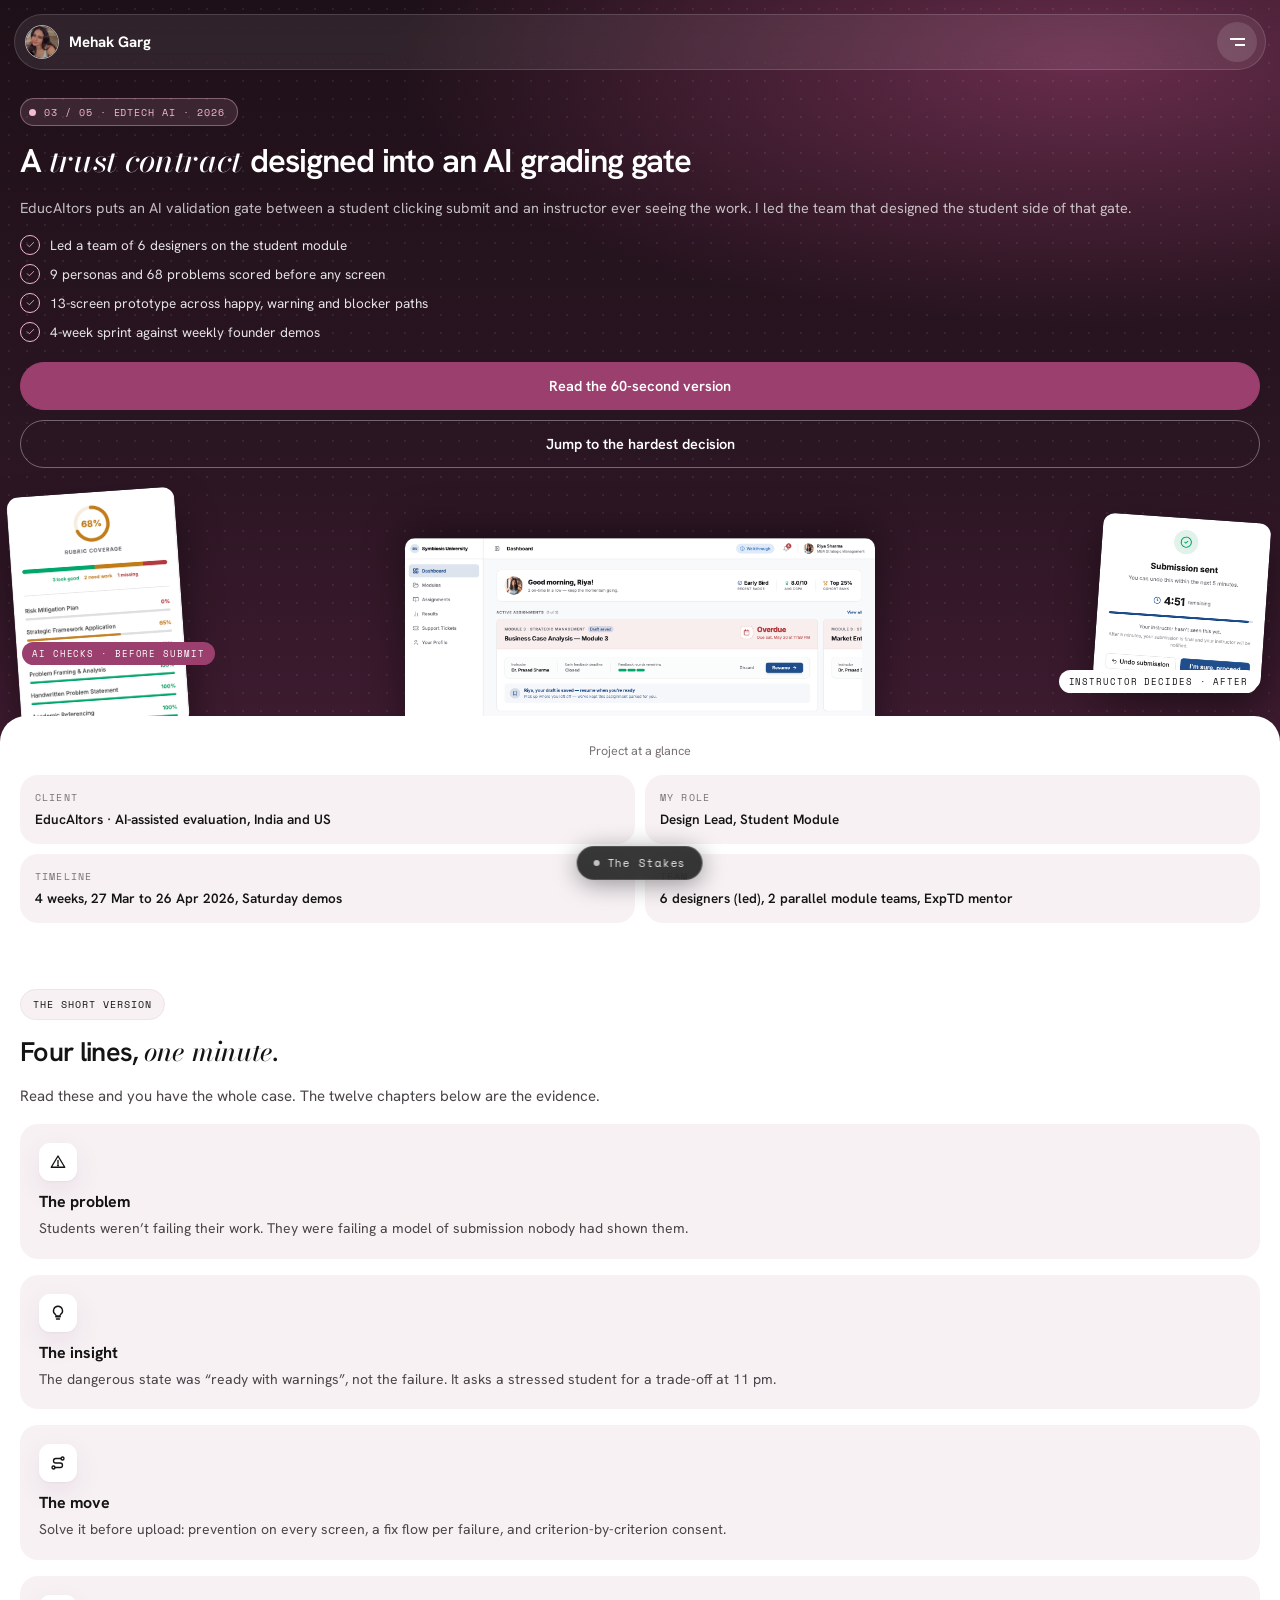
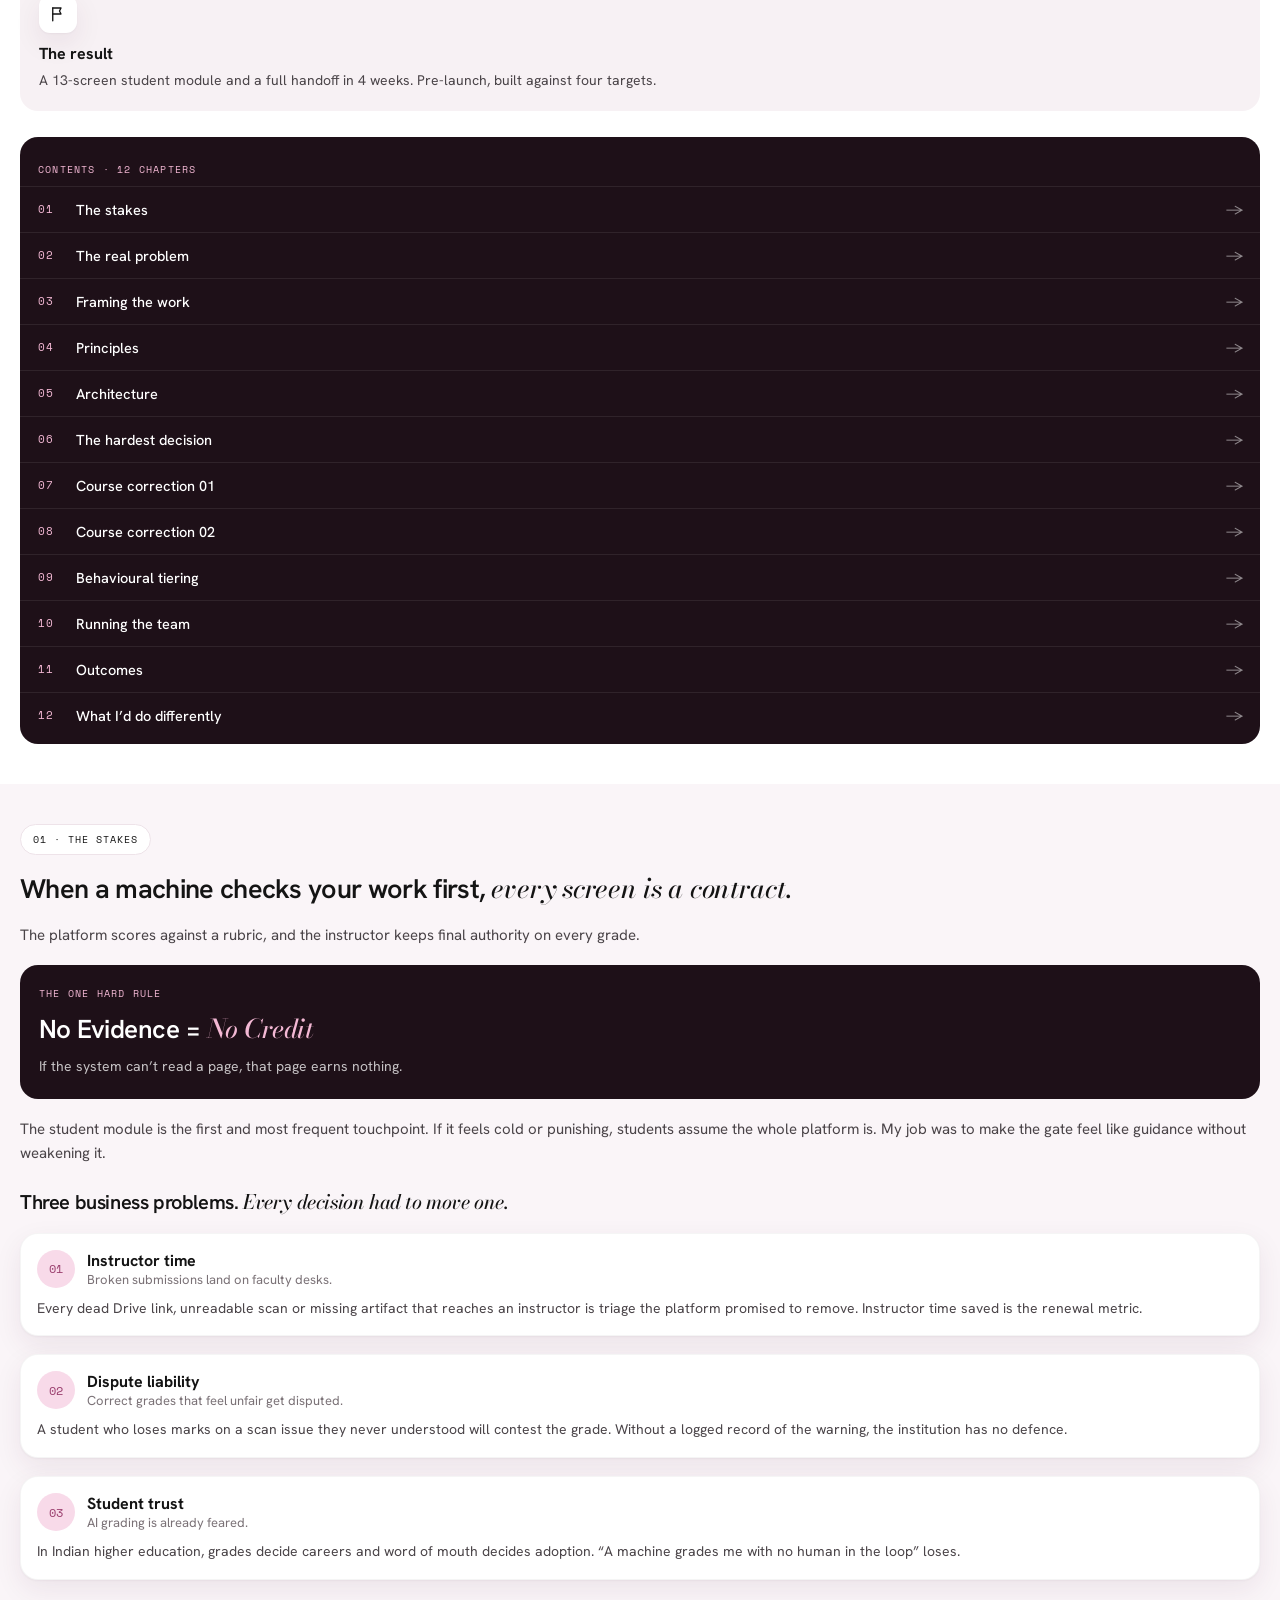
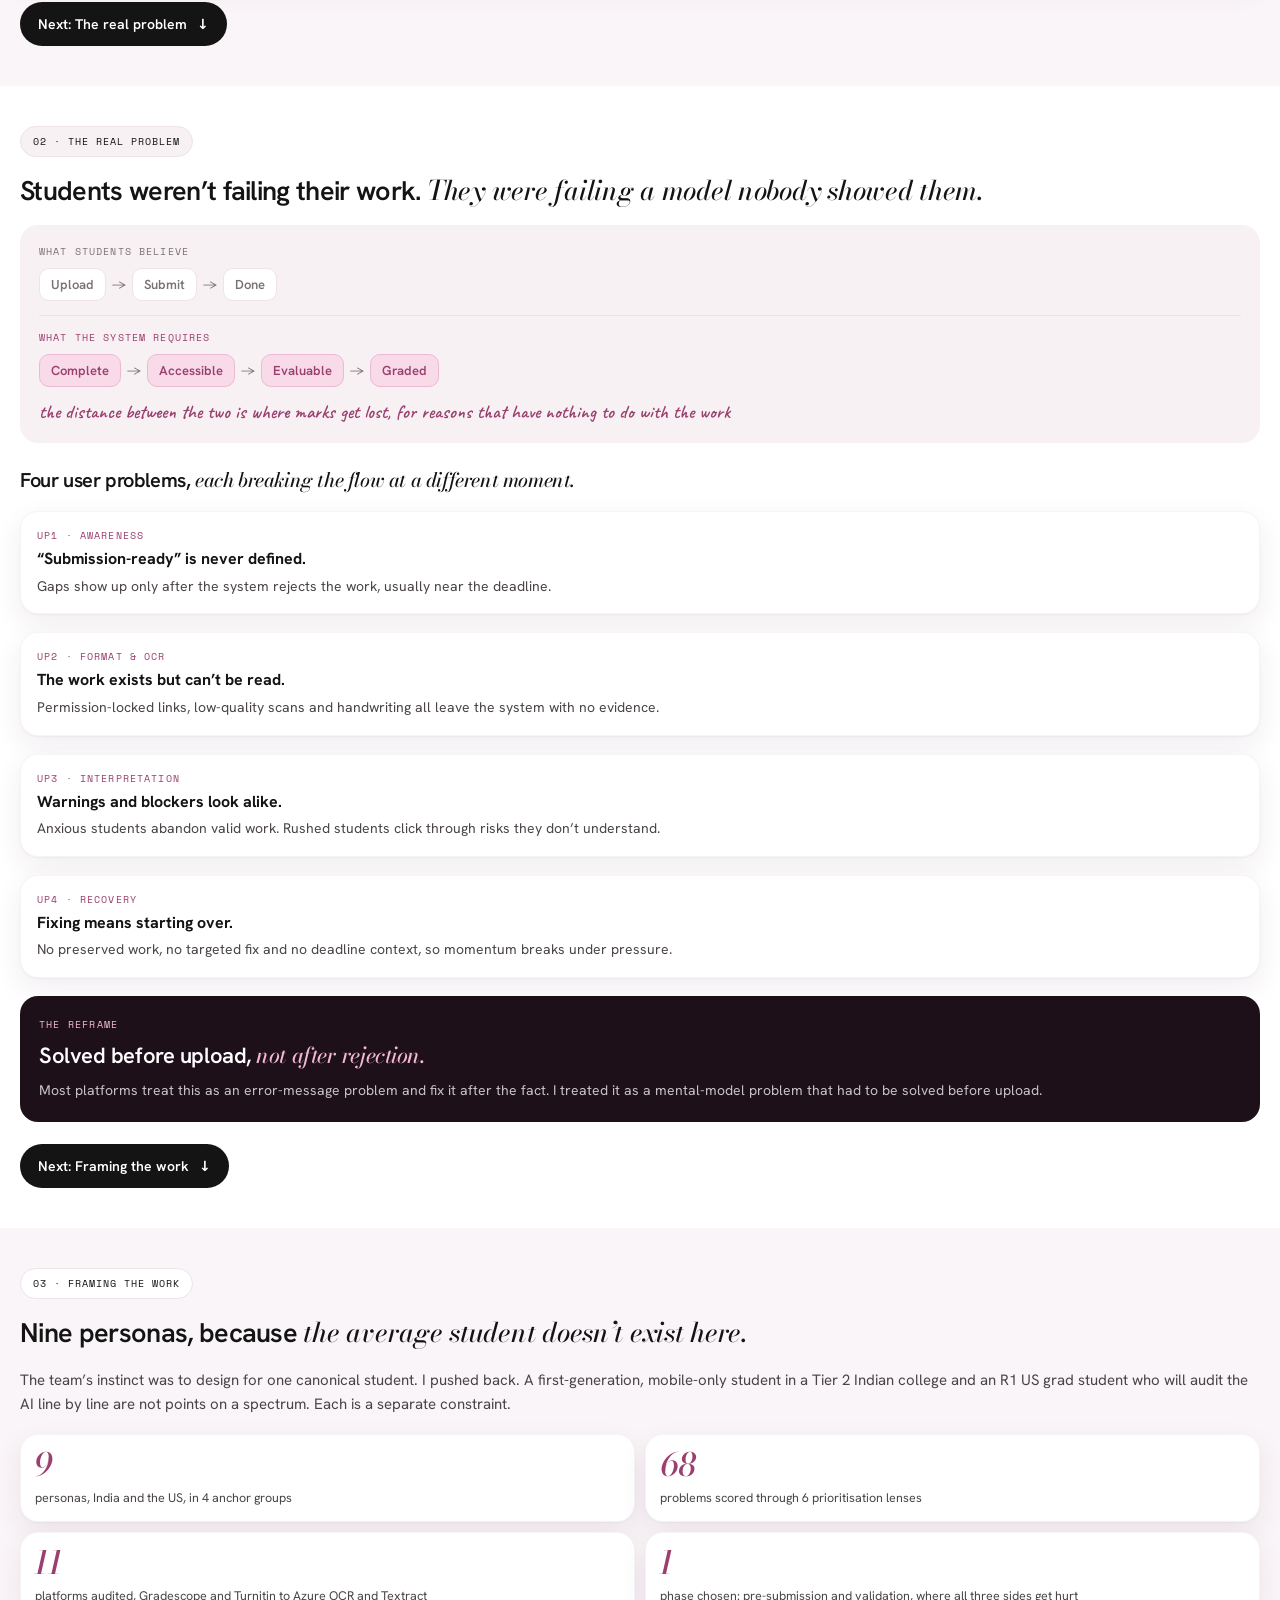
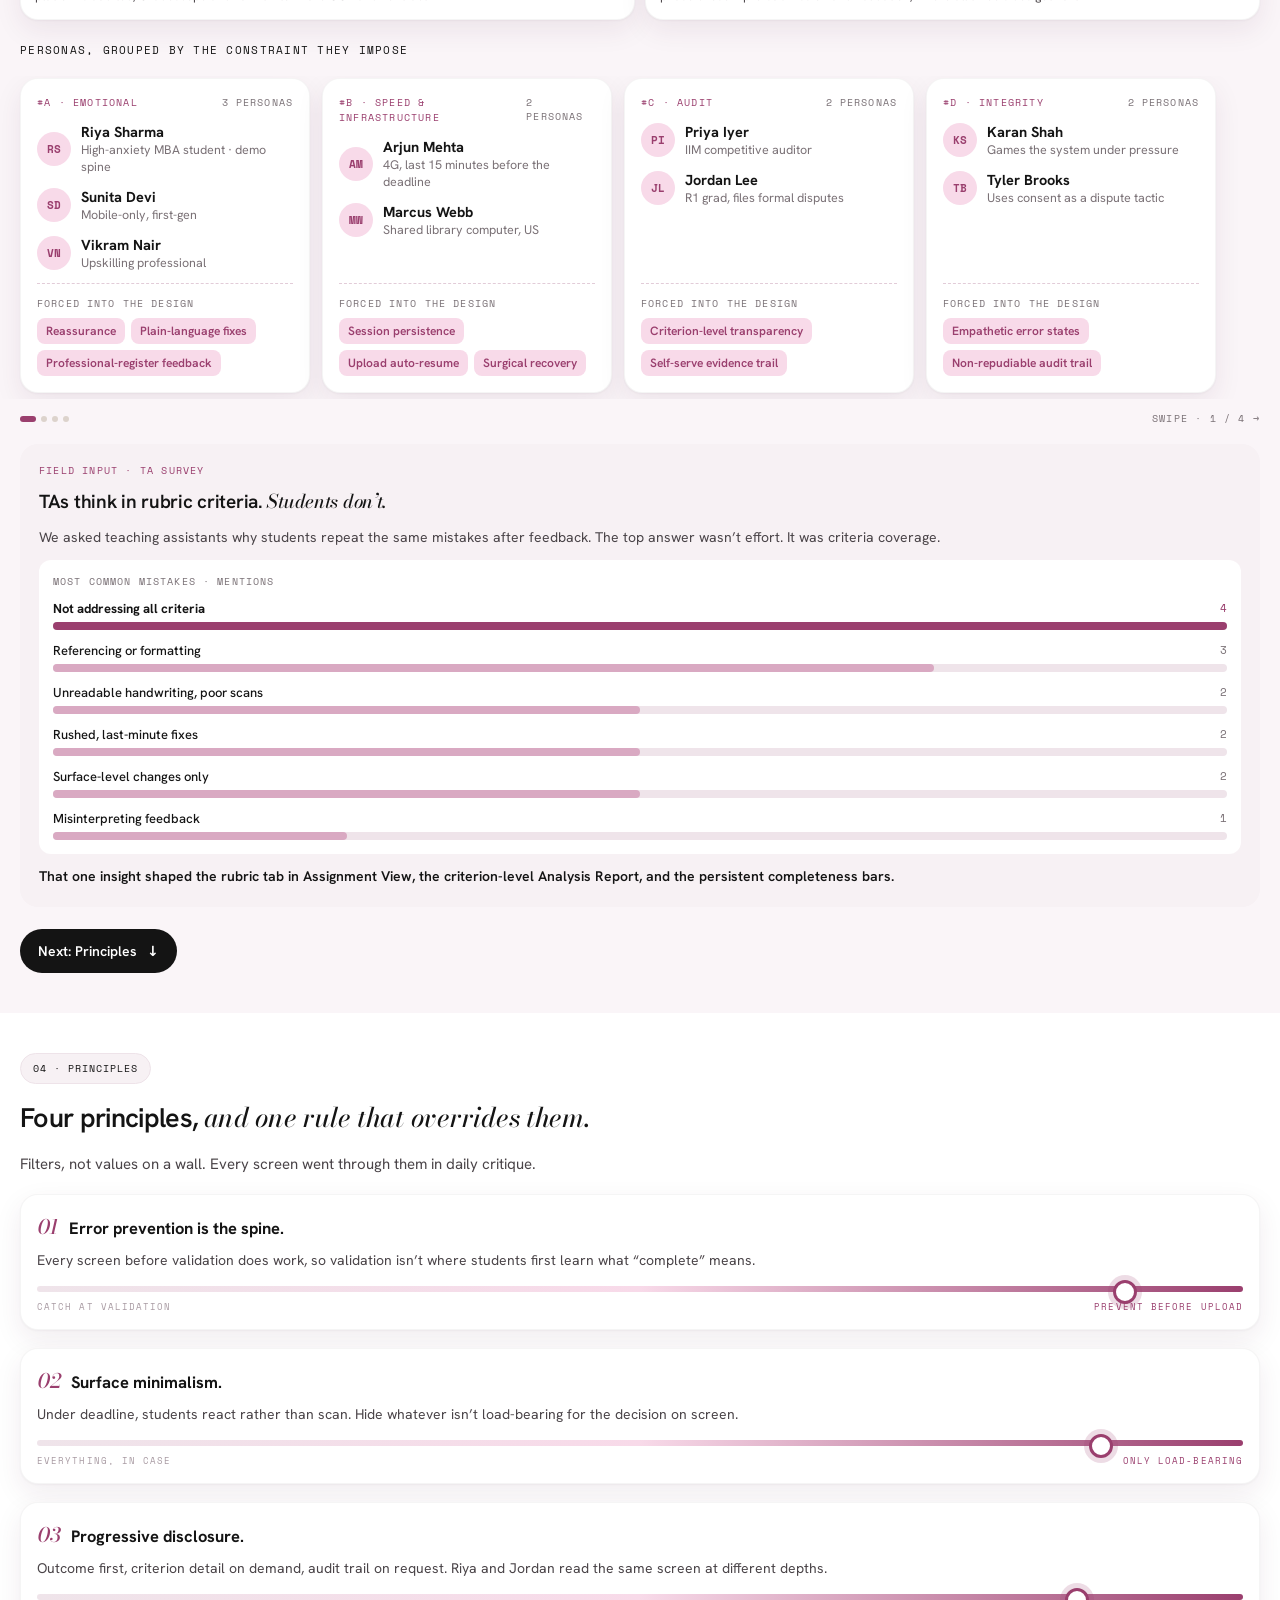
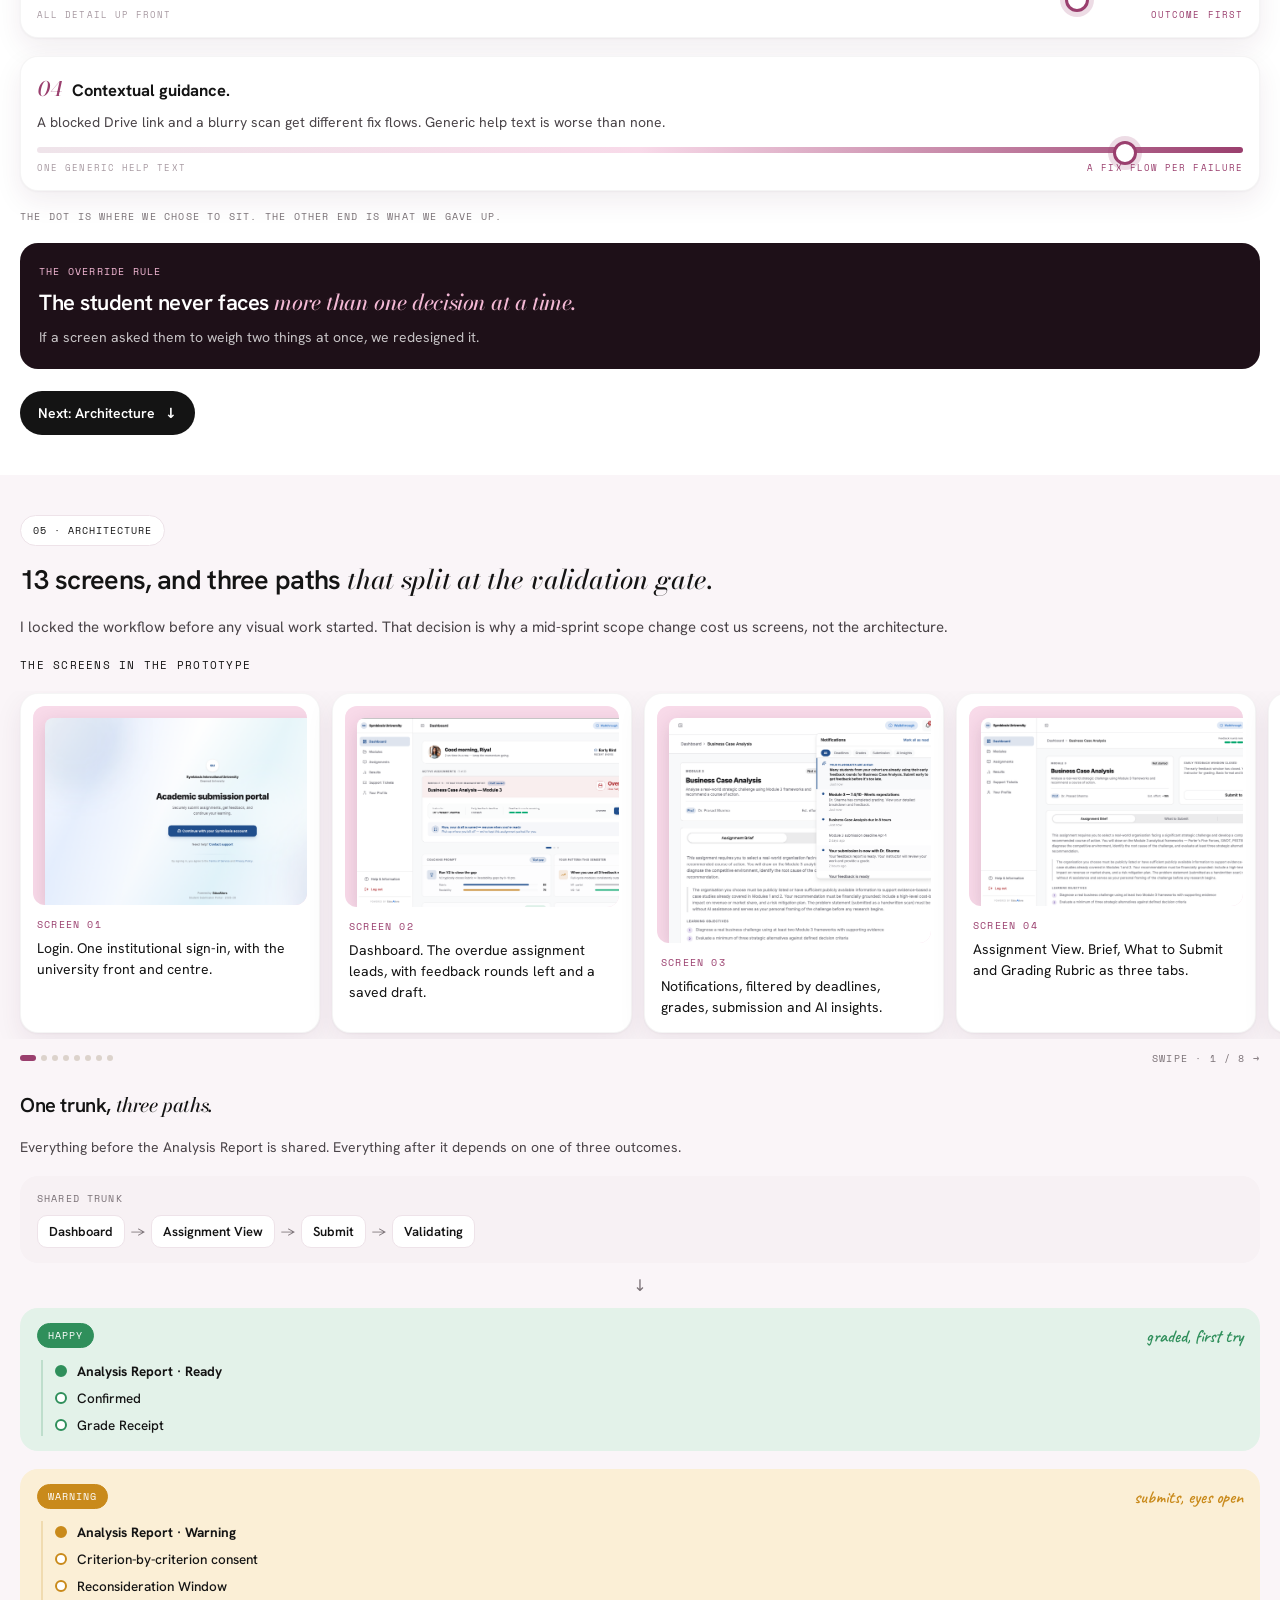
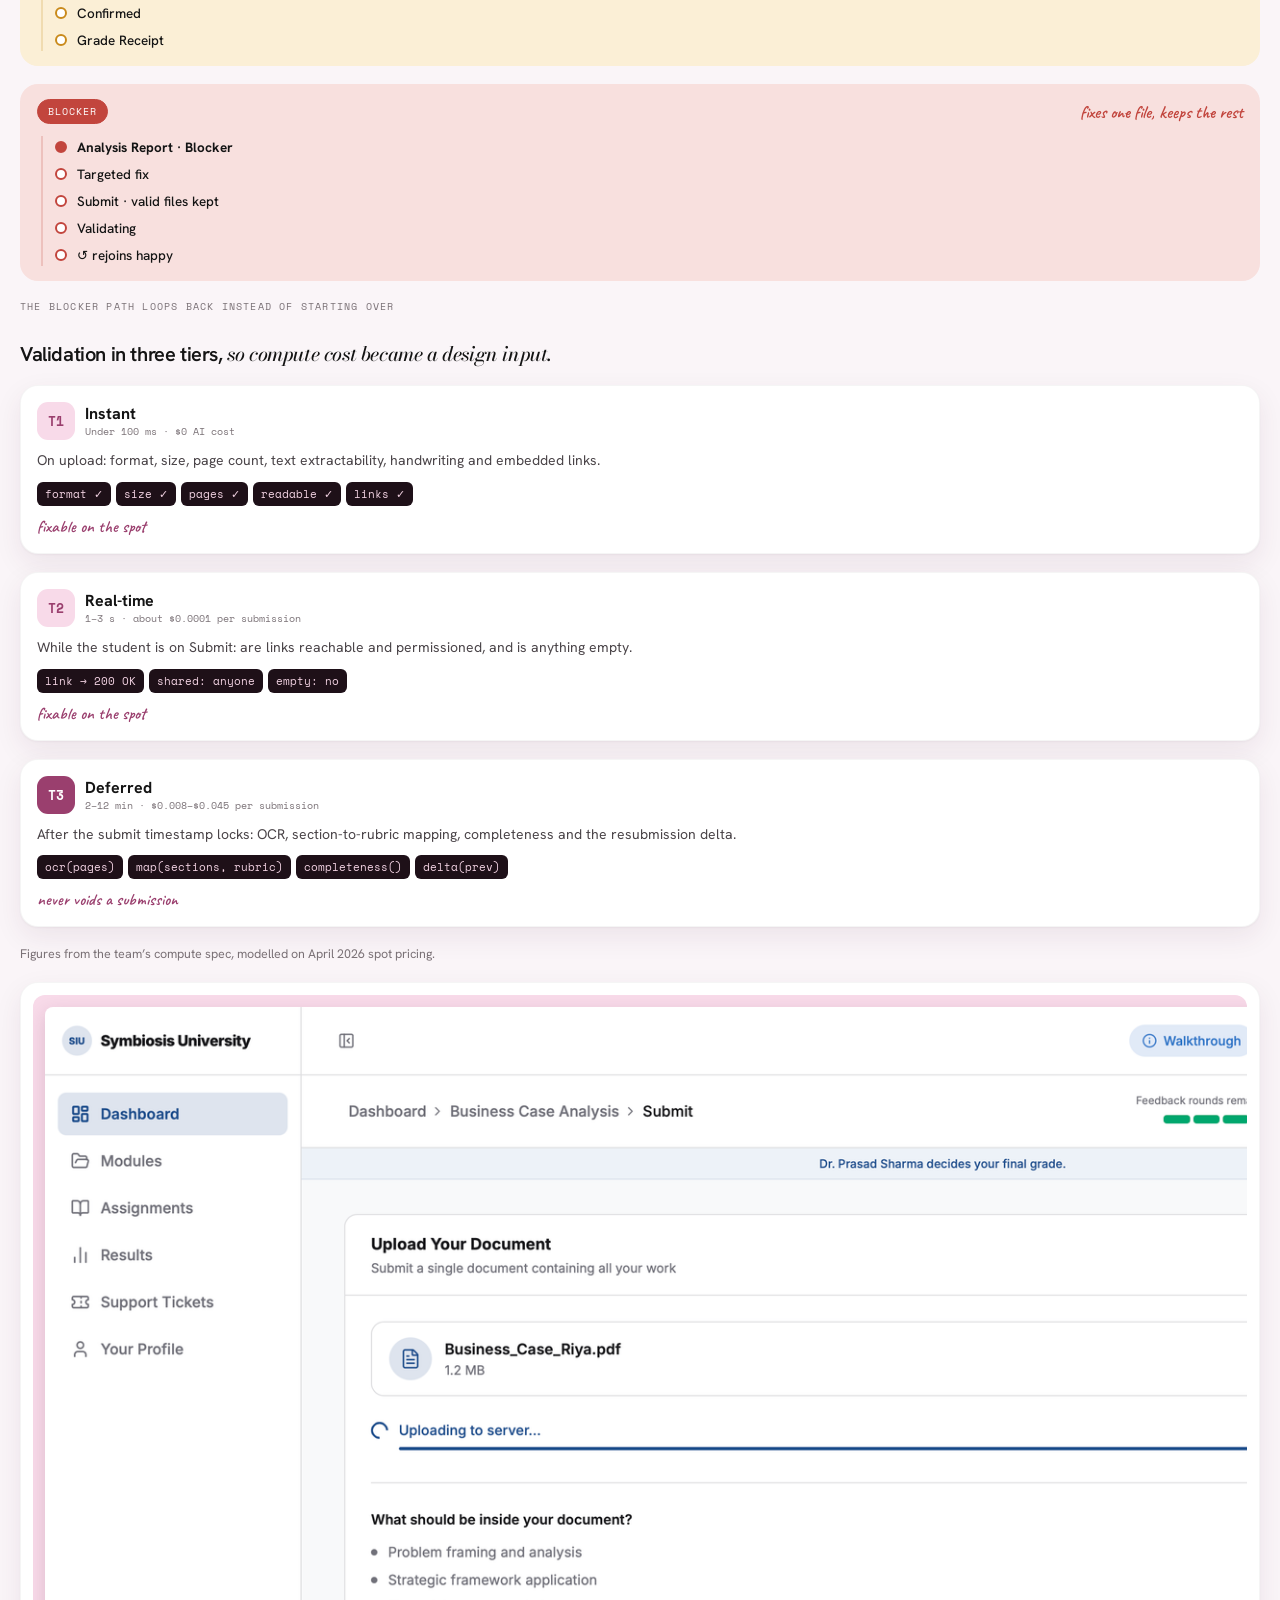
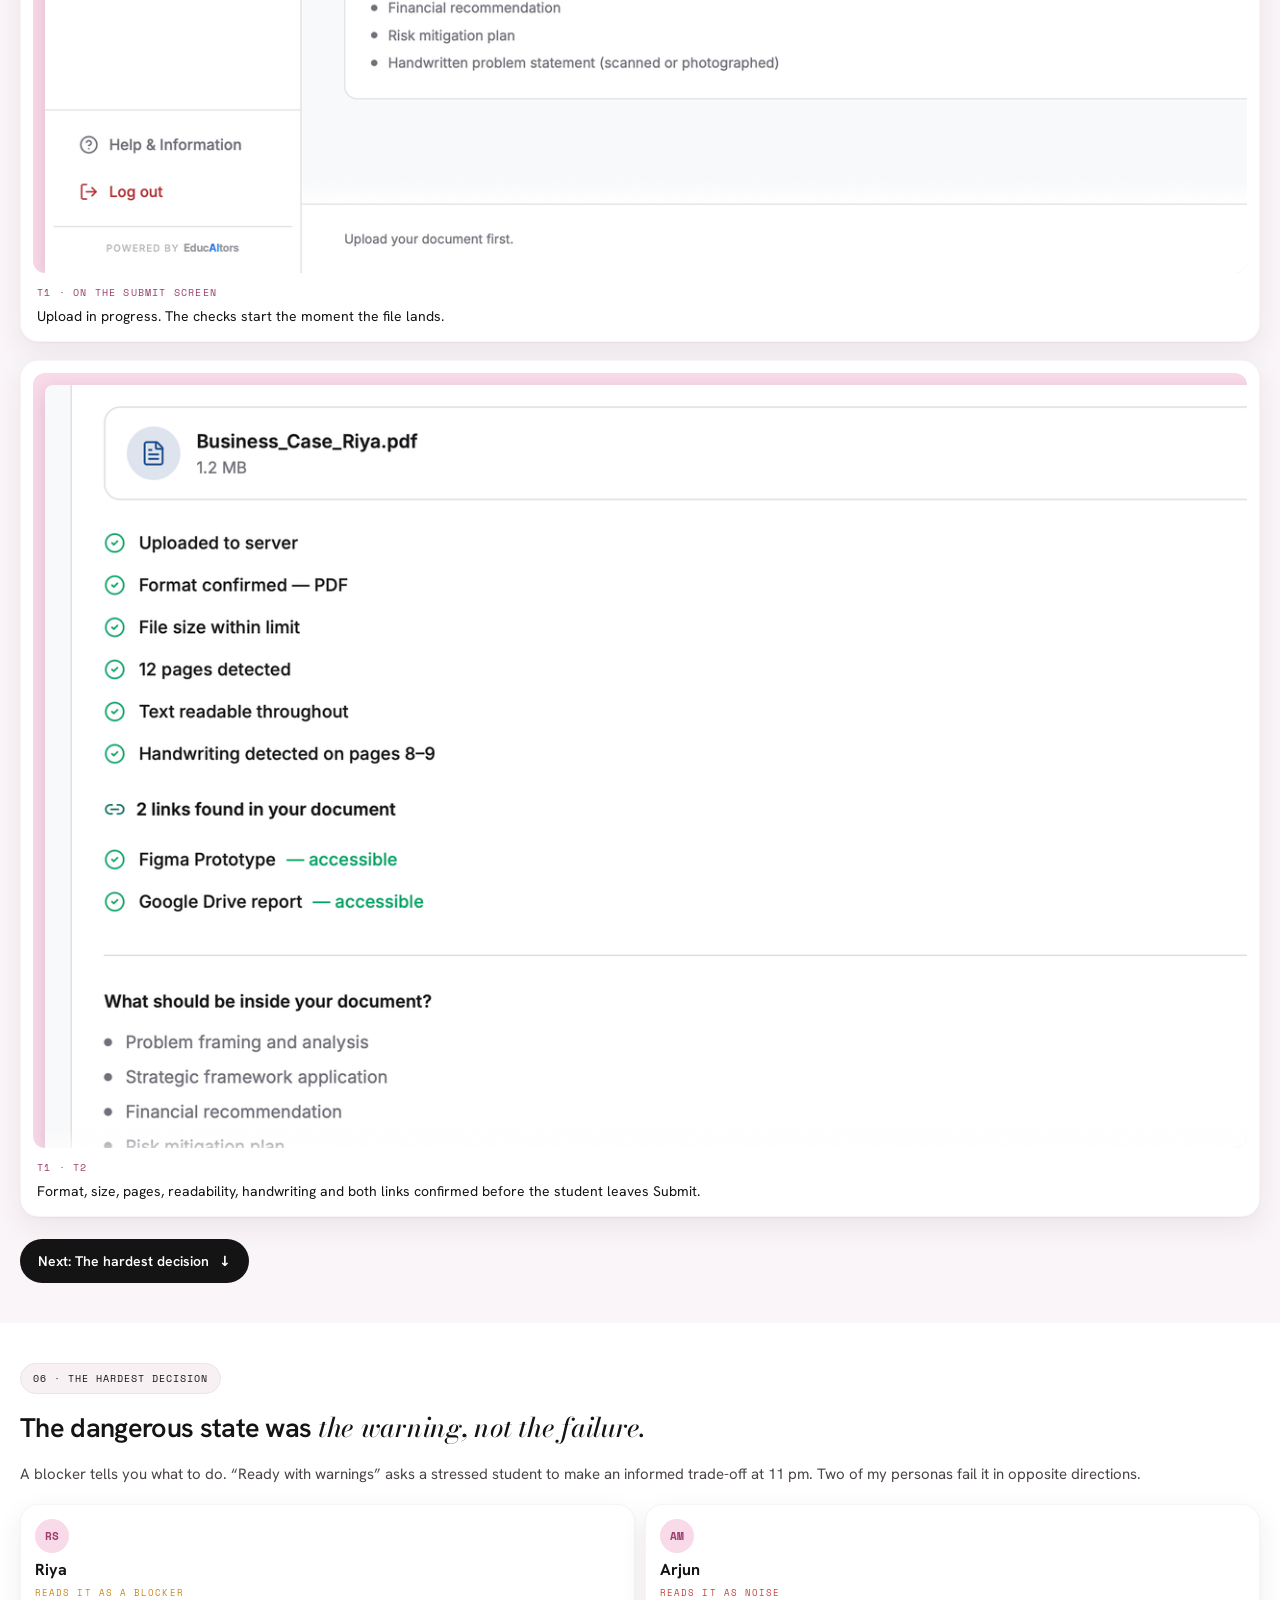
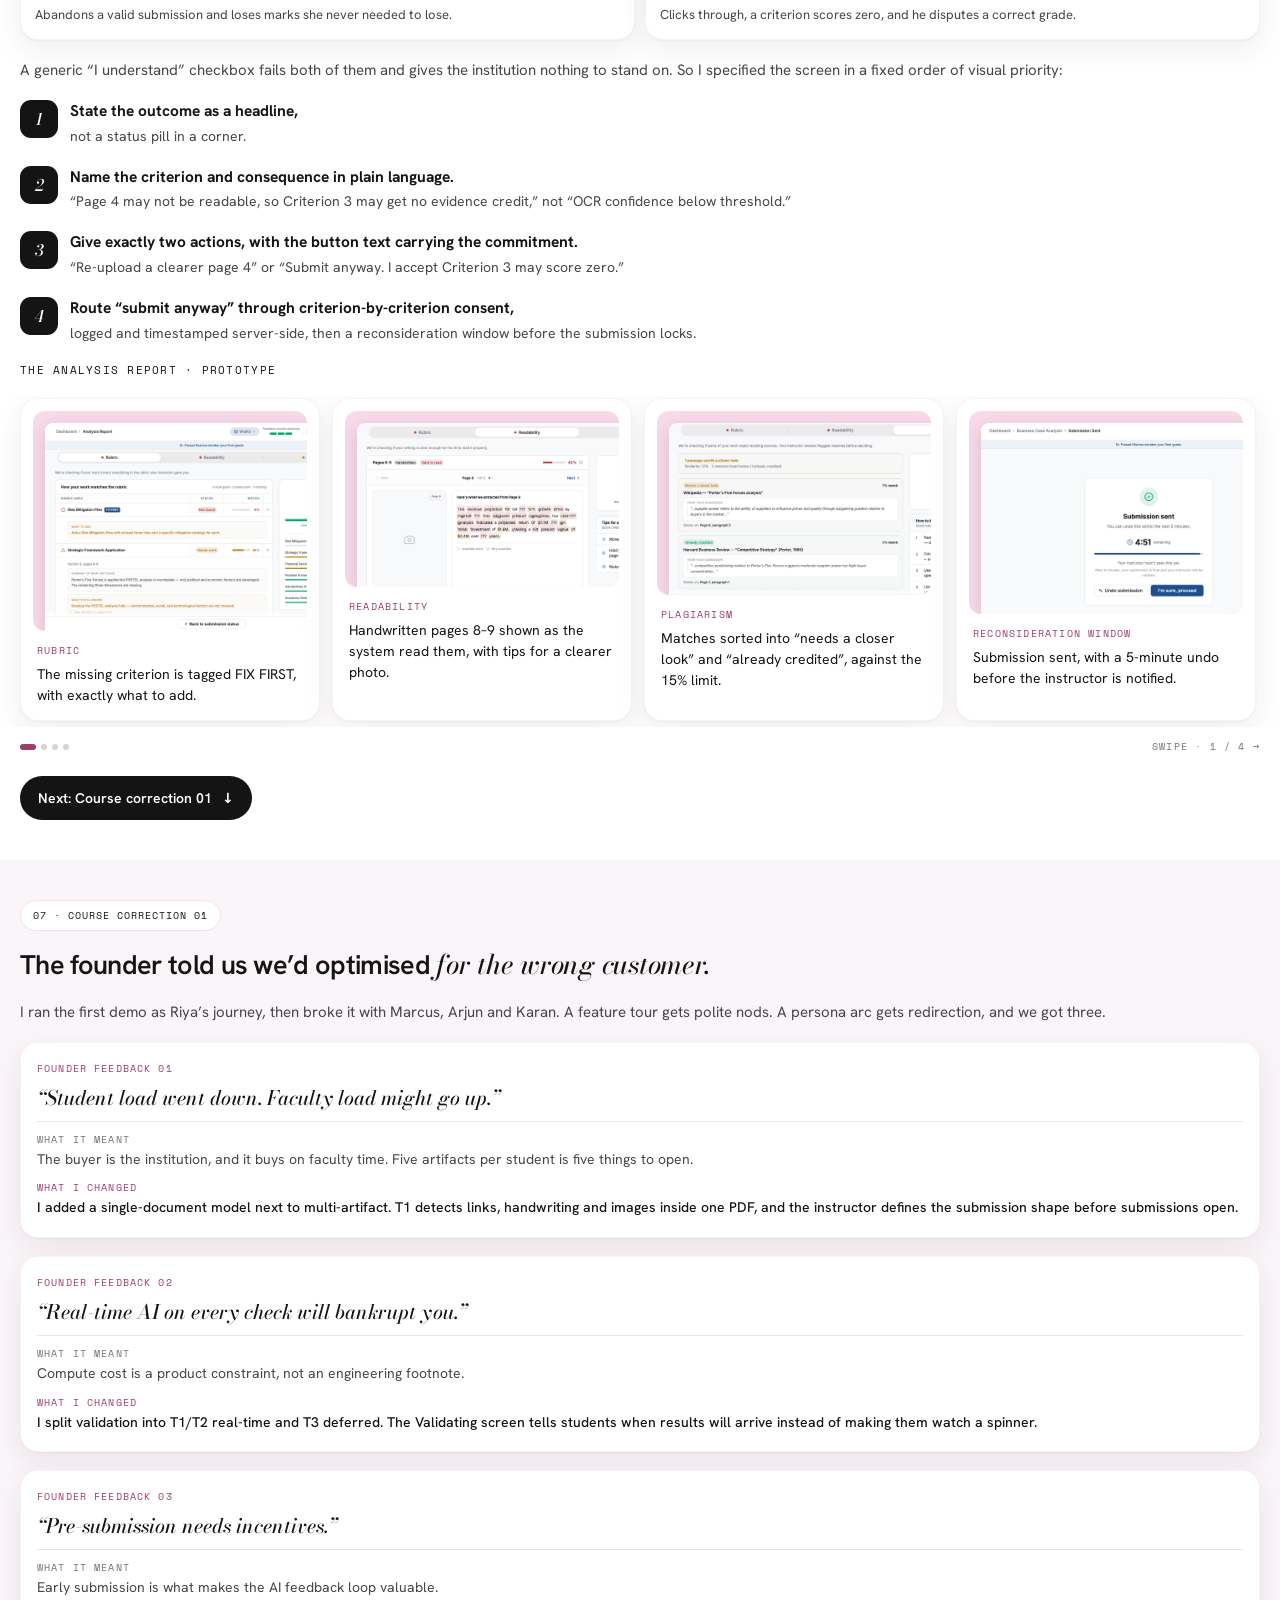
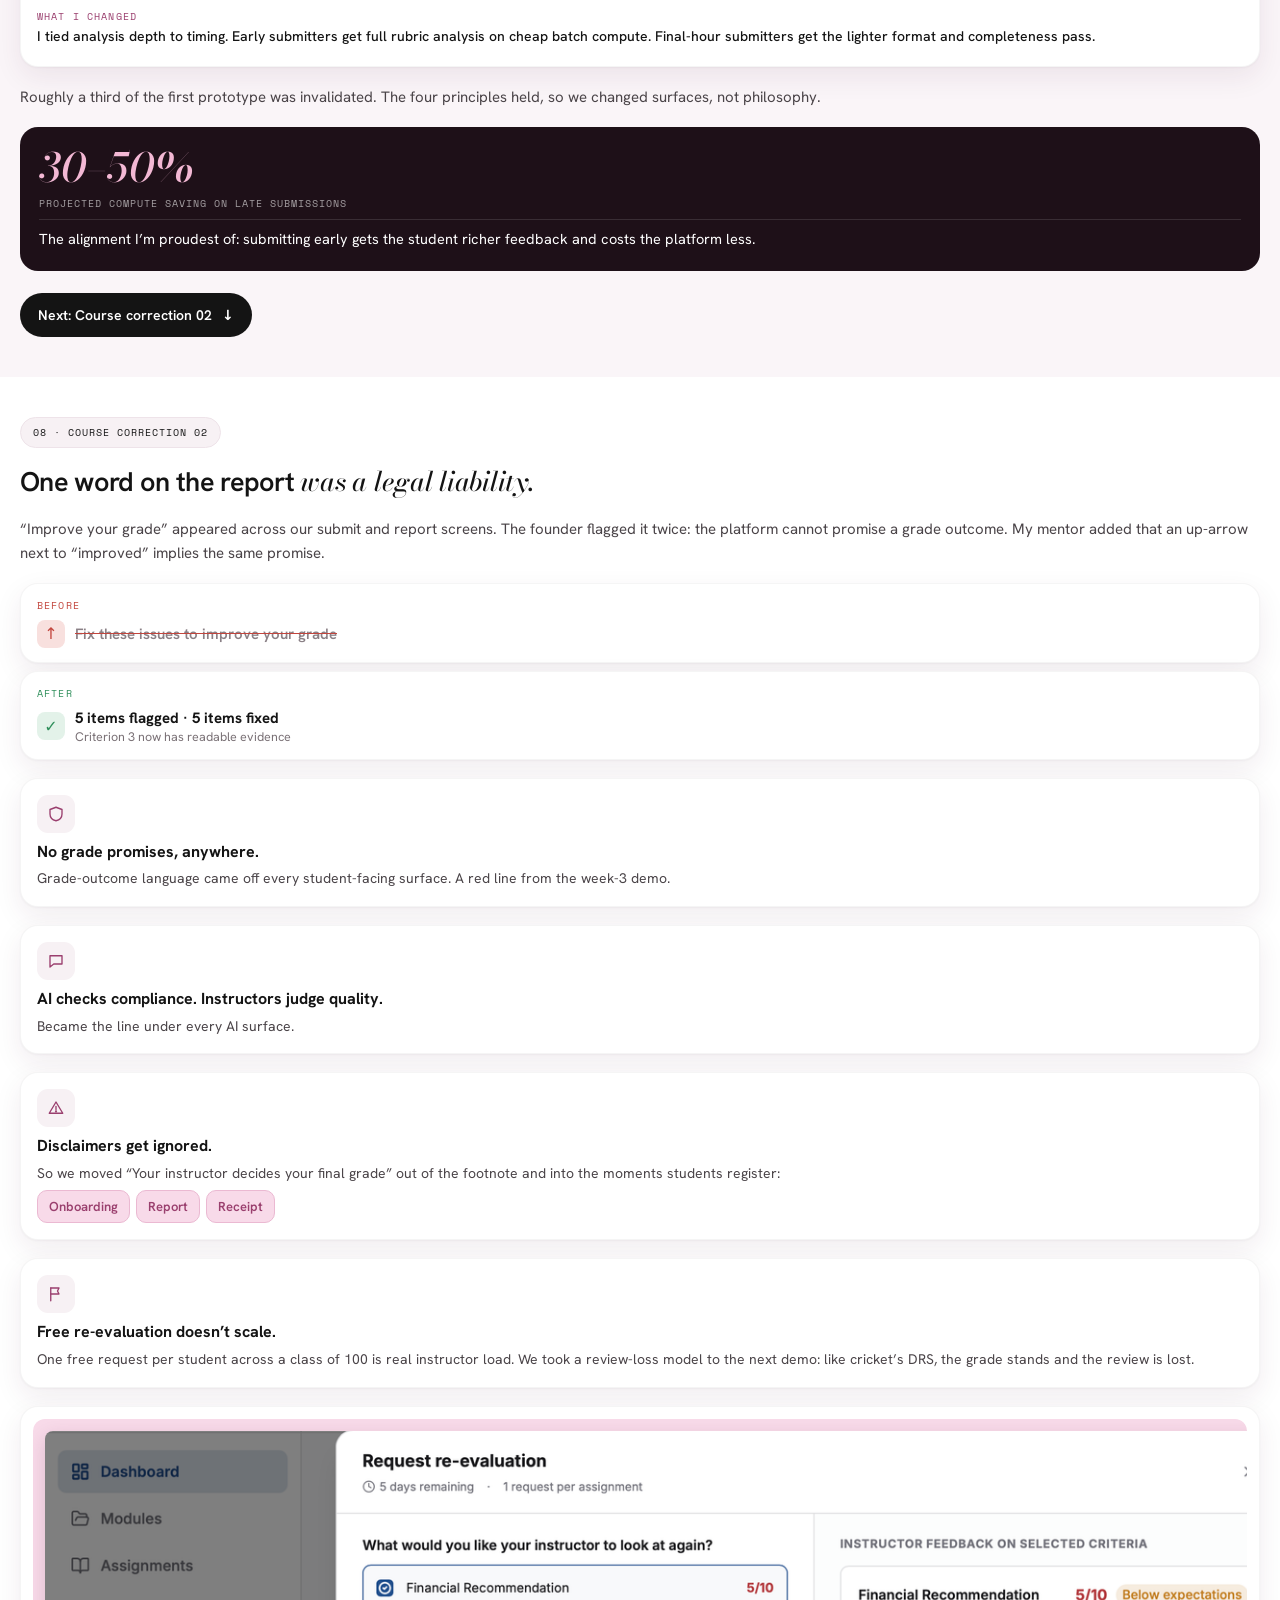
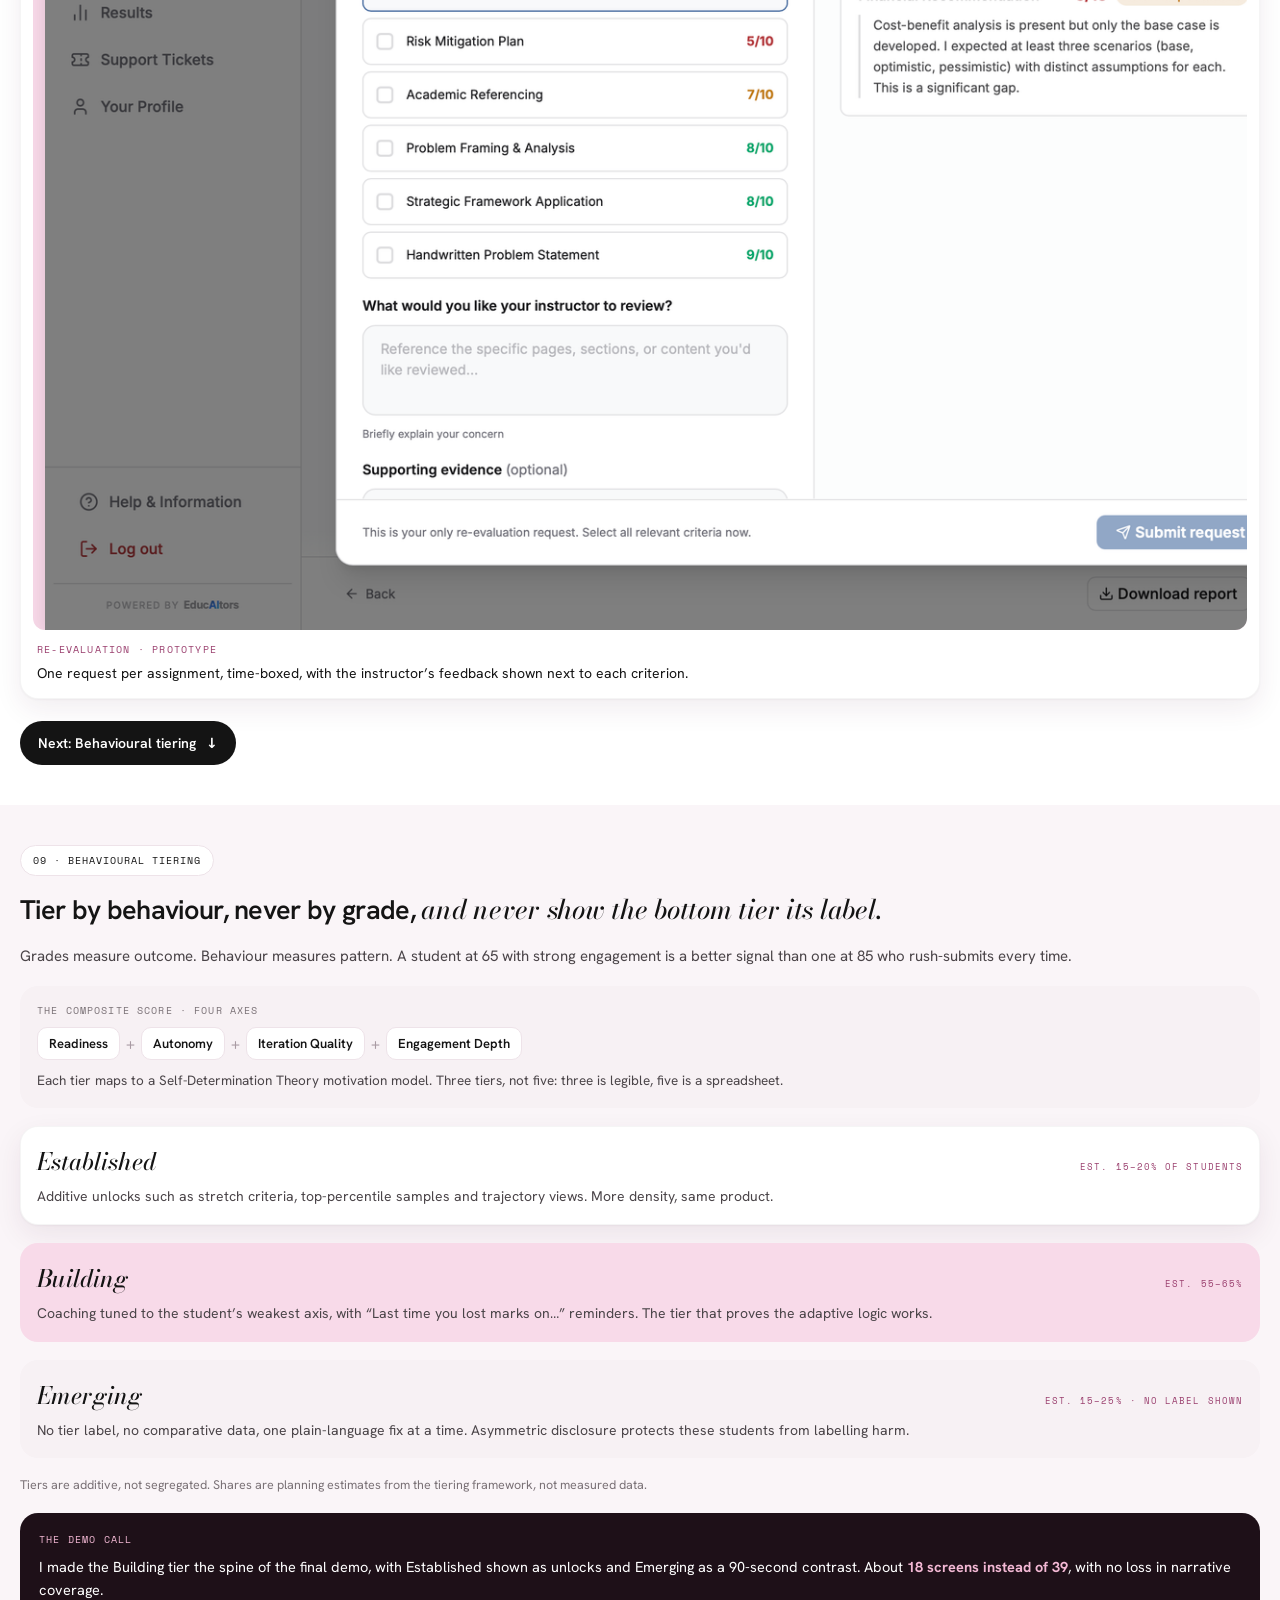
==== case-educaitors-mobile.html @ f1844542 "fix: repair cross-case navigation links and add mobile scroll-spy TOC - case-idp.html: fix end-nav h" ====
<!DOCTYPE html>
<html lang="en">
<head>
  <meta charset="UTF-8">
  <meta name="viewport" content="width=device-width, initial-scale=1.0">
  <title>EducAItors — Mehak Garg</title>
  <link rel="preconnect" href="https://fonts.googleapis.com">
  <link rel="stylesheet" href="https://fonts.googleapis.com/css2?family=Bodoni+Moda:ital,opsz,wght@0,6..96,400..700;1,6..96,400..700&family=Hanken+Grotesk:wght@400;500;600;700&family=Space+Mono:wght@400;700&family=Caveat:wght@500;600;700&display=swap">
  <style>

body{margin:0;background:#FFFFFF}
a{color:#141414;text-decoration:none}a:hover{color:#141414}
.endcell{transition:background-color .3s ease}
.endcell:hover{background-color:#FCF0F6}
.endcell:focus-visible,.acc:focus-visible{outline:3px solid #141414;outline-offset:-3px}
.flink{transition:transform .3s ease}
.flink:hover{transform:translateX(-8px)}

.ehero .eh-l,.ehero .eh-r{transition:transform .5s cubic-bezier(.22,.61,.36,1)}.ehero:hover .eh-l{transform:rotate(-2deg) translateY(-8px)}.ehero:hover .eh-r{transform:rotate(1deg) translateY(-8px)}@media (prefers-reduced-motion: reduce){.ehero .eh-l,.ehero .eh-r{transition:none}}

.tw .tp{display:none}.tw .tp0{display:flex}
.tw .tr:hover,.tw .tr:focus-visible{transform:scale(1.02) !important;opacity:1 !important;z-index:20 !important;background:#FFFFFF !important;box-shadow:0 18px 40px rgba(120,40,80,0.18) !important}
.tw:has(.tr1:hover) .tp,.tw:has(.tr1:focus-visible) .tp{display:none}.tw:has(.tr1:hover) .tp1,.tw:has(.tr1:focus-visible) .tp1{display:flex}
.tw:has(.tr2:hover) .tp,.tw:has(.tr2:focus-visible) .tp{display:none}.tw:has(.tr2:hover) .tp2,.tw:has(.tr2:focus-visible) .tp2{display:flex}
.tw:has(.tr3:hover) .tp,.tw:has(.tr3:focus-visible) .tp{display:none}.tw:has(.tr3:hover) .tp3,.tw:has(.tr3:focus-visible) .tp3{display:flex}
.tw:has(.tr4:hover) .tp,.tw:has(.tr4:focus-visible) .tp{display:none}.tw:has(.tr4:hover) .tp4,.tw:has(.tr4:focus-visible) .tp4{display:flex}
.tw:has(.tr5:hover) .tp,.tw:has(.tr5:focus-visible) .tp{display:none}.tw:has(.tr5:hover) .tp5,.tw:has(.tr5:focus-visible) .tp5{display:flex}
@media (prefers-reduced-motion: reduce){.tw .tr{transition:none !important}}
.swipe{scroll-snap-type:x mandatory;-webkit-overflow-scrolling:touch;scrollbar-width:none}.swipe::-webkit-scrollbar{display:none}html{scroll-behavior:smooth}article{scroll-margin-top:16px}
    html,body{max-width:100%;overflow-x:hidden}
  </style>
</head>
<body>



<div style="margin-top: -0px">
<div style="position: relative; width: 100%; height: auto; box-sizing: border-box; background: #FFFFFF; color: #141414; font-family: 'Hanken Grotesk', system-ui, sans-serif; display: flex; flex-direction: column">
<section style="position: relative; overflow: hidden; padding: 14px 14px 0; background: radial-gradient(90% 60% at 85% 8%, rgba(154,63,110,0.6) 0%, rgba(154,63,110,0) 60%), linear-gradient(180deg, #1E1018 0%, #2A1522 60%, #3E1B30 100%)"><span aria-hidden="true" style="position: absolute; inset: 0; background-image: radial-gradient(rgba(255,255,255,0.07) 1px, transparent 1px); background-size: 18px 18px"></span><div style="position: relative; display: flex; flex-direction: column; gap: 18px"><nav id="top" style="display: flex; justify-content: space-between; align-items: center; height: 54px; padding: 0 8px 0 10px; border-radius: 999px; background: rgba(255,255,255,0.08); border: 1px solid rgba(255,255,255,0.14); backdrop-filter: blur(10px)"><span style="display: flex; align-items: center; gap: 10px"><span style="width: 32px; height: 32px; border-radius: 50%; overflow: hidden; border: 1.5px solid rgba(255,255,255,0.6)"><img src="assets/5ee40e8ef9190bccf842103b540fe49b.png" alt="" style="width: 100%; height: 100%; object-fit: cover"></span><span style="font-weight: 700; font-size: 15px; color: #FFFFFF">Mehak Garg</span></span><a href="#menu" aria-label="Menu" style="width: 40px; height: 40px; border-radius: 50%; background: rgba(255,255,255,0.12); display: flex; flex-direction: column; align-items: center; justify-content: center; gap: 4px"><span style="width: 15px; height: 1.6px; background: #FFFFFF"></span><span style="width: 10px; height: 1.6px; background: #FFFFFF; margin-left: 5px"></span></a></nav><div style="padding: 10px 6px 0; display: flex; flex-direction: column; gap: 16px"><span style="align-self: flex-start; display: inline-flex; align-items: center; gap: 8px; padding: 6px 12px 6px 8px; border-radius: 999px; background: rgba(243,184,212,0.12); border: 1px solid rgba(243,184,212,0.4); font-family: 'Space Mono', monospace; font-size: 9.5px; letter-spacing: 0.1em; color: #F3B8D4"><span style="width: 7px; height: 7px; border-radius: 50%; background: #F3B8D4"></span>03 / 05 · EDTECH AI · 2026</span><h1 style="margin: 0; font-weight: 600; font-size: 33px; line-height: 1.14; letter-spacing: -0.035em; color: #FFFFFF">A <span style="font-family: 'Bodoni Moda', serif; font-style: italic; font-weight: 600; font-weight: 500; letter-spacing: -0.01em; color: {{marker}}">trust contract</span> designed into an AI grading gate</h1><p style="margin: 0; font-size: 14.5px; line-height: 1.6; color: rgba(255,255,255,0.72)">EducAItors puts an AI validation gate between a student clicking submit and an instructor ever seeing the work. I led the team that designed the student side of that gate.</p><ul style="margin: 0; padding: 0; list-style: none; display: flex; flex-direction: column; gap: 9px"><li style="display: flex; align-items: center; gap: 10px; font-size: 13.5px; color: rgba(255,255,255,0.88)"><span style="flex: none; width: 18px; height: 18px; border-radius: 50%; border: 1.5px solid #F3B8D4; display: flex; align-items: center; justify-content: center"><svg aria-hidden="true" width="11" height="11" viewBox="0 0 24 24" fill="none" stroke="#F3B8D4" stroke-width="1.8" stroke-linecap="round" stroke-linejoin="round"><path d="M5 12.5l4.5 4.5L19 7.5"></path></svg></span>Led a team of 6 designers on the student module</li><li style="display: flex; align-items: center; gap: 10px; font-size: 13.5px; color: rgba(255,255,255,0.88)"><span style="flex: none; width: 18px; height: 18px; border-radius: 50%; border: 1.5px solid #F3B8D4; display: flex; align-items: center; justify-content: center"><svg aria-hidden="true" width="11" height="11" viewBox="0 0 24 24" fill="none" stroke="#F3B8D4" stroke-width="1.8" stroke-linecap="round" stroke-linejoin="round"><path d="M5 12.5l4.5 4.5L19 7.5"></path></svg></span>9 personas and 68 problems scored before any screen</li><li style="display: flex; align-items: center; gap: 10px; font-size: 13.5px; color: rgba(255,255,255,0.88)"><span style="flex: none; width: 18px; height: 18px; border-radius: 50%; border: 1.5px solid #F3B8D4; display: flex; align-items: center; justify-content: center"><svg aria-hidden="true" width="11" height="11" viewBox="0 0 24 24" fill="none" stroke="#F3B8D4" stroke-width="1.8" stroke-linecap="round" stroke-linejoin="round"><path d="M5 12.5l4.5 4.5L19 7.5"></path></svg></span>13-screen prototype across happy, warning and blocker paths</li><li style="display: flex; align-items: center; gap: 10px; font-size: 13.5px; color: rgba(255,255,255,0.88)"><span style="flex: none; width: 18px; height: 18px; border-radius: 50%; border: 1.5px solid #F3B8D4; display: flex; align-items: center; justify-content: center"><svg aria-hidden="true" width="11" height="11" viewBox="0 0 24 24" fill="none" stroke="#F3B8D4" stroke-width="1.8" stroke-linecap="round" stroke-linejoin="round"><path d="M5 12.5l4.5 4.5L19 7.5"></path></svg></span>4-week sprint against weekly founder demos</li></ul><div style="display: flex; flex-direction: column; gap: 10px; padding-top: 4px"><a href="#short" style="display: flex; width: 100%; box-sizing: border-box; min-height: 48px; padding: 0 20px; align-items: center; justify-content: center; gap: 8px; border-radius: 999px; background: #9A3F6E; color: #FFFFFF; border: 1px solid #9A3F6E; font-size: 14.5px; font-weight: 600">Read the 60-second version</a><a href="#e-hardest" style="display: flex; width: 100%; box-sizing: border-box; min-height: 48px; padding: 0 20px; align-items: center; justify-content: center; gap: 8px; border-radius: 999px; background: transparent; color: #FFFFFF; border: 1px solid rgba(255,255,255,0.35); font-size: 14.5px; font-weight: 600">Jump to the hardest decision</a></div></div><div aria-hidden="true" style="position: relative; height: 250px; margin: 6px -14px 0"><img src="assets/d612900251d096552dabc385084d7bad.png" alt="" style="position: absolute; left: 50%; top: 46px; width: 470px; margin-left: -235px; border-radius: 10px 10px 0 0; box-shadow: 0 -10px 40px rgba(0,0,0,0.4)"><img src="assets/88e30201e9cb0e8b45fbb79870222851.png" alt="" style="position: absolute; left: 14px; top: 0; width: 168px; border-radius: 12px; transform: rotate(-4deg); box-shadow: 0 20px 40px rgba(0,0,0,0.45)"><img src="assets/cb32e0ca940513a8fac10a620e81096c.png" alt="" style="position: absolute; right: 14px; top: 26px; width: 168px; border-radius: 12px; transform: rotate(4deg); box-shadow: 0 20px 40px rgba(0,0,0,0.45)"><span style="position: absolute; left: 22px; top: 150px; padding: 5px 10px; border-radius: 999px; background: #9A3F6E; color: #FFFFFF; font-family: 'Space Mono', monospace; font-size: 9px; letter-spacing: 0.1em">AI CHECKS · BEFORE SUBMIT</span><span style="position: absolute; right: 22px; top: 178px; padding: 5px 10px; border-radius: 999px; background: #FFFFFF; color: #141414; font-family: 'Space Mono', monospace; font-size: 9px; letter-spacing: 0.1em">INSTRUCTOR DECIDES · AFTER</span></div></div></section><section style="position: relative; z-index: 2; margin-top: -26px; border-radius: 26px 26px 0 0; background: #FFFFFF; padding: 26px 20px 30px; display: flex; flex-direction: column; gap: 16px"><span style="text-align: center; font-size: 12.5px; color: #7A7176">Project at a glance</span><div style="display: grid; grid-template-columns: repeat(2, minmax(0, 1fr)); gap: 10px"><div style="border-radius: 18px; background: #F7F1F4; border: 1px solid transparent; padding: 14px; display: flex; flex-direction: column; gap: 6px; "><span style="font-family: 'Space Mono', monospace; font-size: 9.5px; letter-spacing: 0.12em; color: #7A7176; ">CLIENT</span><span style="font-size: 13.5px; font-weight: 600; line-height: 1.4">EducAItors · AI-assisted evaluation, India and US</span></div><div style="border-radius: 18px; background: #F7F1F4; border: 1px solid transparent; padding: 14px; display: flex; flex-direction: column; gap: 6px; "><span style="font-family: 'Space Mono', monospace; font-size: 9.5px; letter-spacing: 0.12em; color: #7A7176; ">MY ROLE</span><span style="font-size: 13.5px; font-weight: 600; line-height: 1.4">Design Lead, Student Module</span></div><div style="border-radius: 18px; background: #F7F1F4; border: 1px solid transparent; padding: 14px; display: flex; flex-direction: column; gap: 6px; "><span style="font-family: 'Space Mono', monospace; font-size: 9.5px; letter-spacing: 0.12em; color: #7A7176; ">TIMELINE</span><span style="font-size: 13.5px; font-weight: 600; line-height: 1.4">4 weeks, 27 Mar to 26 Apr 2026, Saturday demos</span></div><div style="border-radius: 18px; background: #F7F1F4; border: 1px solid transparent; padding: 14px; display: flex; flex-direction: column; gap: 6px; "><span style="font-family: 'Space Mono', monospace; font-size: 9.5px; letter-spacing: 0.12em; color: #7A7176; ">TEAM</span><span style="font-size: 13.5px; font-weight: 600; line-height: 1.4">6 designers (led), 2 parallel module teams, ExpTD mentor</span></div></div></section><section id="short" style="padding: 36px 20px 40px; background: #FFFFFF; display: flex; flex-direction: column; gap: 16px"><span style="align-self: flex-start; padding: 7px 12px; border-radius: 999px; background: #F7F1F4; border: 1px solid #EEE3E9; font-family: 'Space Mono', monospace; font-size: 10px; letter-spacing: 0.1em; color: #141414">THE SHORT VERSION</span><h2 style="margin: 0; font-weight: 600; font-size: 27px; line-height: 1.2; letter-spacing: -0.025em; color: #141414">Four lines, <span style="font-family: 'Bodoni Moda', serif; font-style: italic; font-weight: 600; font-weight: 500; letter-spacing: -0.01em">one minute.</span></h2><p style="margin: 0; font-size: 15px; line-height: 1.6; color: #4A4448">Read these and you have the whole case. The twelve chapters below are the evidence.</p><div style="border-radius: 18px; background: #F7F1F4; border: 1px solid transparent; padding: 18px; display: flex; flex-direction: column; gap: 6px; "><span style="flex: none; width: 38px; height: 38px; border-radius: 11px; background: #FFFFFF; display: flex; align-items: center; justify-content: center; box-shadow: 0 1px 2px rgba(60,20,40,0.04), 0 10px 28px rgba(80,30,60,0.08)"><svg aria-hidden="true" width="18" height="18" viewBox="0 0 24 24" fill="none" stroke="#141414" stroke-width="1.8" stroke-linecap="round" stroke-linejoin="round"><path d="M12 4 L21 19 H3 Z"></path><path d="M12 10 v4"></path><circle cx="12" cy="16.6" r="0.6"></circle></svg></span><span style="font-size: 16px; font-weight: 700; margin-top: 4px">The problem</span><span style="font-size: 14px; line-height: 1.55; color: #4A4448">Students weren’t failing their work. They were failing a model of submission nobody had shown them.</span></div><div style="border-radius: 18px; background: #F7F1F4; border: 1px solid transparent; padding: 18px; display: flex; flex-direction: column; gap: 6px; "><span style="flex: none; width: 38px; height: 38px; border-radius: 11px; background: #FFFFFF; display: flex; align-items: center; justify-content: center; box-shadow: 0 1px 2px rgba(60,20,40,0.04), 0 10px 28px rgba(80,30,60,0.08)"><svg aria-hidden="true" width="18" height="18" viewBox="0 0 24 24" fill="none" stroke="#141414" stroke-width="1.8" stroke-linecap="round" stroke-linejoin="round"><path d="M9 17h6M10 20h4"></path><path d="M12 3a6 6 0 0 0-3.5 10.9c.6.5 1 1.2 1 2.1h5c0-.9.4-1.6 1-2.1A6 6 0 0 0 12 3z"></path></svg></span><span style="font-size: 16px; font-weight: 700; margin-top: 4px">The insight</span><span style="font-size: 14px; line-height: 1.55; color: #4A4448">The dangerous state was “ready with warnings”, not the failure. It asks a stressed student for a trade-off at 11 pm.</span></div><div style="border-radius: 18px; background: #F7F1F4; border: 1px solid transparent; padding: 18px; display: flex; flex-direction: column; gap: 6px; "><span style="flex: none; width: 38px; height: 38px; border-radius: 11px; background: #FFFFFF; display: flex; align-items: center; justify-content: center; box-shadow: 0 1px 2px rgba(60,20,40,0.04), 0 10px 28px rgba(80,30,60,0.08)"><svg aria-hidden="true" width="18" height="18" viewBox="0 0 24 24" fill="none" stroke="#141414" stroke-width="1.8" stroke-linecap="round" stroke-linejoin="round"><circle cx="6" cy="18" r="2"></circle><circle cx="18" cy="6" r="2"></circle><path d="M8 18h7a3 3 0 0 0 0-6H9a3 3 0 0 1 0-6h7"></path></svg></span><span style="font-size: 16px; font-weight: 700; margin-top: 4px">The move</span><span style="font-size: 14px; line-height: 1.55; color: #4A4448">Solve it before upload: prevention on every screen, a fix flow per failure, and criterion-by-criterion consent.</span></div><div style="border-radius: 18px; background: #F7F1F4; border: 1px solid transparent; padding: 18px; display: flex; flex-direction: column; gap: 6px; "><span style="flex: none; width: 38px; height: 38px; border-radius: 11px; background: #FFFFFF; display: flex; align-items: center; justify-content: center; box-shadow: 0 1px 2px rgba(60,20,40,0.04), 0 10px 28px rgba(80,30,60,0.08)"><svg aria-hidden="true" width="18" height="18" viewBox="0 0 24 24" fill="none" stroke="#141414" stroke-width="1.8" stroke-linecap="round" stroke-linejoin="round"><path d="M5 21V4"></path><path d="M5 4h11l-2 4 2 4H5"></path></svg></span><span style="font-size: 16px; font-weight: 700; margin-top: 4px">The result</span><span style="font-size: 14px; line-height: 1.55; color: #4A4448">A 13-screen student module and a full handoff in 4 weeks. Pre-launch, built against four targets.</span></div><nav aria-label="Contents" style="margin-top: 10px; border-radius: 18px; background: #1E1018; overflow: hidden; padding: 6px 0"><span style="display: block; padding: 14px 18px 8px"><span style="font-family: 'Space Mono', monospace; font-size: 10px; letter-spacing: 0.12em; color: #F3B8D4; ">CONTENTS · 12 CHAPTERS</span></span><a href="#e-stakes" style="min-height: 46px; box-sizing: border-box; display: grid; grid-template-columns: 30px minmax(0, 1fr) 16px; align-items: center; gap: 8px; padding: 0 18px; border-top: 1px solid rgba(255,255,255,0.08); color: #FFFFFF"><span style="font-family: 'Space Mono', monospace; font-size: 11px; letter-spacing: 0.12em; color: #F3B8D4; ">01</span><span style="font-size: 14.5px; font-weight: 500">The stakes</span><span aria-hidden="true" style="color: rgba(255,255,255,0.5)">→</span></a><a href="#e-problem" style="min-height: 46px; box-sizing: border-box; display: grid; grid-template-columns: 30px minmax(0, 1fr) 16px; align-items: center; gap: 8px; padding: 0 18px; border-top: 1px solid rgba(255,255,255,0.08); color: #FFFFFF"><span style="font-family: 'Space Mono', monospace; font-size: 11px; letter-spacing: 0.12em; color: #F3B8D4; ">02</span><span style="font-size: 14.5px; font-weight: 500">The real problem</span><span aria-hidden="true" style="color: rgba(255,255,255,0.5)">→</span></a><a href="#e-framing" style="min-height: 46px; box-sizing: border-box; display: grid; grid-template-columns: 30px minmax(0, 1fr) 16px; align-items: center; gap: 8px; padding: 0 18px; border-top: 1px solid rgba(255,255,255,0.08); color: #FFFFFF"><span style="font-family: 'Space Mono', monospace; font-size: 11px; letter-spacing: 0.12em; color: #F3B8D4; ">03</span><span style="font-size: 14.5px; font-weight: 500">Framing the work</span><span aria-hidden="true" style="color: rgba(255,255,255,0.5)">→</span></a><a href="#e-principles" style="min-height: 46px; box-sizing: border-box; display: grid; grid-template-columns: 30px minmax(0, 1fr) 16px; align-items: center; gap: 8px; padding: 0 18px; border-top: 1px solid rgba(255,255,255,0.08); color: #FFFFFF"><span style="font-family: 'Space Mono', monospace; font-size: 11px; letter-spacing: 0.12em; color: #F3B8D4; ">04</span><span style="font-size: 14.5px; font-weight: 500">Principles</span><span aria-hidden="true" style="color: rgba(255,255,255,0.5)">→</span></a><a href="#e-architecture" style="min-height: 46px; box-sizing: border-box; display: grid; grid-template-columns: 30px minmax(0, 1fr) 16px; align-items: center; gap: 8px; padding: 0 18px; border-top: 1px solid rgba(255,255,255,0.08); color: #FFFFFF"><span style="font-family: 'Space Mono', monospace; font-size: 11px; letter-spacing: 0.12em; color: #F3B8D4; ">05</span><span style="font-size: 14.5px; font-weight: 500">Architecture</span><span aria-hidden="true" style="color: rgba(255,255,255,0.5)">→</span></a><a href="#e-hardest" style="min-height: 46px; box-sizing: border-box; display: grid; grid-template-columns: 30px minmax(0, 1fr) 16px; align-items: center; gap: 8px; padding: 0 18px; border-top: 1px solid rgba(255,255,255,0.08); color: #FFFFFF"><span style="font-family: 'Space Mono', monospace; font-size: 11px; letter-spacing: 0.12em; color: #F3B8D4; ">06</span><span style="font-size: 14.5px; font-weight: 500">The hardest decision</span><span aria-hidden="true" style="color: rgba(255,255,255,0.5)">→</span></a><a href="#e-cc1" style="min-height: 46px; box-sizing: border-box; display: grid; grid-template-columns: 30px minmax(0, 1fr) 16px; align-items: center; gap: 8px; padding: 0 18px; border-top: 1px solid rgba(255,255,255,0.08); color: #FFFFFF"><span style="font-family: 'Space Mono', monospace; font-size: 11px; letter-spacing: 0.12em; color: #F3B8D4; ">07</span><span style="font-size: 14.5px; font-weight: 500">Course correction 01</span><span aria-hidden="true" style="color: rgba(255,255,255,0.5)">→</span></a><a href="#e-cc2" style="min-height: 46px; box-sizing: border-box; display: grid; grid-template-columns: 30px minmax(0, 1fr) 16px; align-items: center; gap: 8px; padding: 0 18px; border-top: 1px solid rgba(255,255,255,0.08); color: #FFFFFF"><span style="font-family: 'Space Mono', monospace; font-size: 11px; letter-spacing: 0.12em; color: #F3B8D4; ">08</span><span style="font-size: 14.5px; font-weight: 500">Course correction 02</span><span aria-hidden="true" style="color: rgba(255,255,255,0.5)">→</span></a><a href="#e-tiering" style="min-height: 46px; box-sizing: border-box; display: grid; grid-template-columns: 30px minmax(0, 1fr) 16px; align-items: center; gap: 8px; padding: 0 18px; border-top: 1px solid rgba(255,255,255,0.08); color: #FFFFFF"><span style="font-family: 'Space Mono', monospace; font-size: 11px; letter-spacing: 0.12em; color: #F3B8D4; ">09</span><span style="font-size: 14.5px; font-weight: 500">Behavioural tiering</span><span aria-hidden="true" style="color: rgba(255,255,255,0.5)">→</span></a><a href="#e-team" style="min-height: 46px; box-sizing: border-box; display: grid; grid-template-columns: 30px minmax(0, 1fr) 16px; align-items: center; gap: 8px; padding: 0 18px; border-top: 1px solid rgba(255,255,255,0.08); color: #FFFFFF"><span style="font-family: 'Space Mono', monospace; font-size: 11px; letter-spacing: 0.12em; color: #F3B8D4; ">10</span><span style="font-size: 14.5px; font-weight: 500">Running the team</span><span aria-hidden="true" style="color: rgba(255,255,255,0.5)">→</span></a><a href="#e-outcomes" style="min-height: 46px; box-sizing: border-box; display: grid; grid-template-columns: 30px minmax(0, 1fr) 16px; align-items: center; gap: 8px; padding: 0 18px; border-top: 1px solid rgba(255,255,255,0.08); color: #FFFFFF"><span style="font-family: 'Space Mono', monospace; font-size: 11px; letter-spacing: 0.12em; color: #F3B8D4; ">11</span><span style="font-size: 14.5px; font-weight: 500">Outcomes</span><span aria-hidden="true" style="color: rgba(255,255,255,0.5)">→</span></a><a href="#e-differently" style="min-height: 46px; box-sizing: border-box; display: grid; grid-template-columns: 30px minmax(0, 1fr) 16px; align-items: center; gap: 8px; padding: 0 18px; border-top: 1px solid rgba(255,255,255,0.08); color: #FFFFFF"><span style="font-family: 'Space Mono', monospace; font-size: 11px; letter-spacing: 0.12em; color: #F3B8D4; ">12</span><span style="font-size: 14.5px; font-weight: 500">What I’d do differently</span><span aria-hidden="true" style="color: rgba(255,255,255,0.5)">→</span></a></nav></section><main style="display: flex; flex-direction: column"><article id="e-stakes" style="padding: 40px 20px 40px; background: #FAF5F8; display: flex; flex-direction: column; gap: 18px"><span style="align-self: flex-start; padding: 7px 12px; border-radius: 999px; background: #FFFFFF; border: 1px solid #EEE3E9; font-family: 'Space Mono', monospace; font-size: 10px; letter-spacing: 0.1em; color: #141414">01 · THE STAKES</span><h2 style="margin: 0; font-weight: 600; font-size: 27px; line-height: 1.2; letter-spacing: -0.025em; color: #141414">When a machine checks your work first, <span style="font-family: 'Bodoni Moda', serif; font-style: italic; font-weight: 600; font-weight: 500; letter-spacing: -0.01em">every screen is a contract.</span></h2><p style="margin: 0; font-size: 15px; line-height: 1.6; color: #4A4448">The platform scores against a rubric, and the instructor keeps final authority on every grade.</p><div style="border-radius: 18px; background: #1E1018; border: 1px solid transparent; padding: 20px 18px; display: flex; flex-direction: column; gap: 8px; "><span style="font-family: 'Space Mono', monospace; font-size: 10px; letter-spacing: 0.12em; color: #F3B8D4; ">THE ONE HARD RULE</span><span style="font-weight: 600; font-size: 26px; letter-spacing: -0.02em; color: #FFFFFF">No Evidence = <span style="font-family: 'Bodoni Moda', serif; font-style: italic; font-weight: 600; font-weight: 500; color: #F3B8D4">No Credit</span></span><span style="font-size: 14px; line-height: 1.55; color: rgba(255,255,255,0.75)">If the system can’t read a page, that page earns nothing.</span></div><p style="margin: 0; font-size: 15px; line-height: 1.6; color: #4A4448">The student module is the first and most frequent touchpoint. If it feels cold or punishing, students assume the whole platform is. My job was to make the gate feel like guidance without weakening it.</p><h3 style="margin: 6px 0 0; font-weight: 600; font-size: 20px; line-height: 1.3; letter-spacing: -0.02em">Three business problems. <span style="font-family: 'Bodoni Moda', serif; font-style: italic; font-weight: 600; font-weight: 500">Every decision had to move one.</span></h3><div style="border-radius: 18px; background: #FFFFFF; border: 1px solid rgba(20,20,20,0.04); box-shadow: 0 1px 2px rgba(60,20,40,0.04), 0 10px 28px rgba(80,30,60,0.08); padding: 16px; display: flex; flex-direction: column; gap: 10px; "><div style="display: flex; align-items: center; gap: 12px"><span style="width: 38px; height: 38px; border-radius: 50%; background: #F8DAE9; color: #9A3F6E; display: flex; align-items: center; justify-content: center; font-family: 'Space Mono', monospace; font-size: 12px">01</span><span style="display: flex; flex-direction: column"><span style="font-size: 16px; font-weight: 700">Instructor time</span><span style="font-size: 13px; color: #7A7176">Broken submissions land on faculty desks.</span></span></div><span style="font-size: 14px; line-height: 1.55; color: #4A4448">Every dead Drive link, unreadable scan or missing artifact that reaches an instructor is triage the platform promised to remove. Instructor time saved is the renewal metric.</span></div><div style="border-radius: 18px; background: #FFFFFF; border: 1px solid rgba(20,20,20,0.04); box-shadow: 0 1px 2px rgba(60,20,40,0.04), 0 10px 28px rgba(80,30,60,0.08); padding: 16px; display: flex; flex-direction: column; gap: 10px; "><div style="display: flex; align-items: center; gap: 12px"><span style="width: 38px; height: 38px; border-radius: 50%; background: #F8DAE9; color: #9A3F6E; display: flex; align-items: center; justify-content: center; font-family: 'Space Mono', monospace; font-size: 12px">02</span><span style="display: flex; flex-direction: column"><span style="font-size: 16px; font-weight: 700">Dispute liability</span><span style="font-size: 13px; color: #7A7176">Correct grades that feel unfair get disputed.</span></span></div><span style="font-size: 14px; line-height: 1.55; color: #4A4448">A student who loses marks on a scan issue they never understood will contest the grade. Without a logged record of the warning, the institution has no defence.</span></div><div style="border-radius: 18px; background: #FFFFFF; border: 1px solid rgba(20,20,20,0.04); box-shadow: 0 1px 2px rgba(60,20,40,0.04), 0 10px 28px rgba(80,30,60,0.08); padding: 16px; display: flex; flex-direction: column; gap: 10px; "><div style="display: flex; align-items: center; gap: 12px"><span style="width: 38px; height: 38px; border-radius: 50%; background: #F8DAE9; color: #9A3F6E; display: flex; align-items: center; justify-content: center; font-family: 'Space Mono', monospace; font-size: 12px">03</span><span style="display: flex; flex-direction: column"><span style="font-size: 16px; font-weight: 700">Student trust</span><span style="font-size: 13px; color: #7A7176">AI grading is already feared.</span></span></div><span style="font-size: 14px; line-height: 1.55; color: #4A4448">In Indian higher education, grades decide careers and word of mouth decides adoption. “A machine grades me with no human in the loop” loses.</span></div><a href="#e-problem" style="align-self: flex-start; margin-top: 4px; min-height: 44px; box-sizing: border-box; display: inline-flex; align-items: center; gap: 10px; padding: 0 18px; border-radius: 999px; background: #141414; color: #FFFFFF; font-size: 14px; font-weight: 600">Next: The real problem <span aria-hidden="true">↓</span></a></article><article id="e-problem" style="padding: 40px 20px 40px; background: #FFFFFF; display: flex; flex-direction: column; gap: 18px"><span style="align-self: flex-start; padding: 7px 12px; border-radius: 999px; background: #F7F1F4; border: 1px solid #EEE3E9; font-family: 'Space Mono', monospace; font-size: 10px; letter-spacing: 0.1em; color: #141414">02 · THE REAL PROBLEM</span><h2 style="margin: 0; font-weight: 600; font-size: 27px; line-height: 1.2; letter-spacing: -0.025em; color: #141414">Students weren’t failing their work. <span style="font-family: 'Bodoni Moda', serif; font-style: italic; font-weight: 600; font-weight: 500; letter-spacing: -0.01em">They were failing a model nobody showed them.</span></h2><div style="border-radius: 18px; background: #F7F1F4; border: 1px solid transparent; padding: 18px; display: flex; flex-direction: column; gap: 10px; "><span style="font-family: 'Space Mono', monospace; font-size: 9.5px; letter-spacing: 0.12em; color: #7A7176; ">WHAT STUDENTS BELIEVE</span><div style="display: flex; flex-wrap: wrap; align-items: center; gap: 6px"><span style="padding: 7px 11px; border-radius: 10px; background: #FFFFFF; border: 1px solid #EEE3E9; font-size: 13px; font-weight: 600; color: #7A7176">Upload</span><span aria-hidden="true" style="color: #7A7176; font-size: 13px">→</span><span style="padding: 7px 11px; border-radius: 10px; background: #FFFFFF; border: 1px solid #EEE3E9; font-size: 13px; font-weight: 600; color: #7A7176">Submit</span><span aria-hidden="true" style="color: #7A7176; font-size: 13px">→</span><span style="padding: 7px 11px; border-radius: 10px; background: #FFFFFF; border: 1px solid #EEE3E9; font-size: 13px; font-weight: 600; color: #7A7176">Done</span></div><div style="height: 1px; background: #EEE3E9; margin: 4px 0"></div><span style="font-family: 'Space Mono', monospace; font-size: 9.5px; letter-spacing: 0.12em; color: #9A3F6E; ">WHAT THE SYSTEM REQUIRES</span><div style="display: flex; flex-wrap: wrap; align-items: center; gap: 6px"><span style="padding: 7px 11px; border-radius: 10px; background: #F8DAE9; border: 1px solid #EBB9D2; font-size: 13px; font-weight: 600; color: #9A3F6E">Complete</span><span aria-hidden="true" style="color: #7A7176; font-size: 13px">→</span><span style="padding: 7px 11px; border-radius: 10px; background: #F8DAE9; border: 1px solid #EBB9D2; font-size: 13px; font-weight: 600; color: #9A3F6E">Accessible</span><span aria-hidden="true" style="color: #7A7176; font-size: 13px">→</span><span style="padding: 7px 11px; border-radius: 10px; background: #F8DAE9; border: 1px solid #EBB9D2; font-size: 13px; font-weight: 600; color: #9A3F6E">Evaluable</span><span aria-hidden="true" style="color: #7A7176; font-size: 13px">→</span><span style="padding: 7px 11px; border-radius: 10px; background: #F8DAE9; border: 1px solid #EBB9D2; font-size: 13px; font-weight: 600; color: #9A3F6E">Graded</span></div><span style="font-family: 'Caveat', cursive; font-weight: 600; font-size: 19px; line-height: 1.2; color: #9A3F6E; margin-top: 4px">the distance between the two is where marks get lost, for reasons that have nothing to do with the work</span></div><h3 style="margin: 6px 0 0; font-weight: 600; font-size: 20px; line-height: 1.3; letter-spacing: -0.02em">Four user problems, <span style="font-family: 'Bodoni Moda', serif; font-style: italic; font-weight: 600; font-weight: 500">each breaking the flow at a different moment.</span></h3><div style="border-radius: 18px; background: #FFFFFF; border: 1px solid rgba(20,20,20,0.04); box-shadow: 0 1px 2px rgba(60,20,40,0.04), 0 10px 28px rgba(80,30,60,0.08); padding: 16px; display: flex; flex-direction: column; gap: 6px; "><span style="font-family: 'Space Mono', monospace; font-size: 9.5px; letter-spacing: 0.12em; color: #9A3F6E; ">UP1 · AWARENESS</span><span style="font-size: 16px; font-weight: 700; line-height: 1.35">“Submission-ready” is never defined.</span><span style="font-size: 14px; line-height: 1.55; color: #4A4448">Gaps show up only after the system rejects the work, usually near the deadline.</span></div><div style="border-radius: 18px; background: #FFFFFF; border: 1px solid rgba(20,20,20,0.04); box-shadow: 0 1px 2px rgba(60,20,40,0.04), 0 10px 28px rgba(80,30,60,0.08); padding: 16px; display: flex; flex-direction: column; gap: 6px; "><span style="font-family: 'Space Mono', monospace; font-size: 9.5px; letter-spacing: 0.12em; color: #9A3F6E; ">UP2 · FORMAT &amp; OCR</span><span style="font-size: 16px; font-weight: 700; line-height: 1.35">The work exists but can’t be read.</span><span style="font-size: 14px; line-height: 1.55; color: #4A4448">Permission-locked links, low-quality scans and handwriting all leave the system with no evidence.</span></div><div style="border-radius: 18px; background: #FFFFFF; border: 1px solid rgba(20,20,20,0.04); box-shadow: 0 1px 2px rgba(60,20,40,0.04), 0 10px 28px rgba(80,30,60,0.08); padding: 16px; display: flex; flex-direction: column; gap: 6px; "><span style="font-family: 'Space Mono', monospace; font-size: 9.5px; letter-spacing: 0.12em; color: #9A3F6E; ">UP3 · INTERPRETATION</span><span style="font-size: 16px; font-weight: 700; line-height: 1.35">Warnings and blockers look alike.</span><span style="font-size: 14px; line-height: 1.55; color: #4A4448">Anxious students abandon valid work. Rushed students click through risks they don’t understand.</span></div><div style="border-radius: 18px; background: #FFFFFF; border: 1px solid rgba(20,20,20,0.04); box-shadow: 0 1px 2px rgba(60,20,40,0.04), 0 10px 28px rgba(80,30,60,0.08); padding: 16px; display: flex; flex-direction: column; gap: 6px; "><span style="font-family: 'Space Mono', monospace; font-size: 9.5px; letter-spacing: 0.12em; color: #9A3F6E; ">UP4 · RECOVERY</span><span style="font-size: 16px; font-weight: 700; line-height: 1.35">Fixing means starting over.</span><span style="font-size: 14px; line-height: 1.55; color: #4A4448">No preserved work, no targeted fix and no deadline context, so momentum breaks under pressure.</span></div><div style="border-radius: 18px; background: #1E1018; border: 1px solid transparent; padding: 20px 18px; display: flex; flex-direction: column; gap: 10px; "><span style="font-family: 'Space Mono', monospace; font-size: 10px; letter-spacing: 0.12em; color: #F3B8D4; ">THE REFRAME</span><span style="font-weight: 600; font-size: 22px; line-height: 1.25; letter-spacing: -0.02em; color: #FFFFFF">Solved before upload, <span style="font-family: 'Bodoni Moda', serif; font-style: italic; font-weight: 600; font-weight: 500; color: #F3B8D4">not after rejection.</span></span><span style="font-size: 14px; line-height: 1.55; color: rgba(255,255,255,0.75)">Most platforms treat this as an error-message problem and fix it after the fact. I treated it as a mental-model problem that had to be solved before upload.</span></div><a href="#e-framing" style="align-self: flex-start; margin-top: 4px; min-height: 44px; box-sizing: border-box; display: inline-flex; align-items: center; gap: 10px; padding: 0 18px; border-radius: 999px; background: #141414; color: #FFFFFF; font-size: 14px; font-weight: 600">Next: Framing the work <span aria-hidden="true">↓</span></a></article><article id="e-framing" style="padding: 40px 20px 40px; background: #FAF5F8; display: flex; flex-direction: column; gap: 18px"><span style="align-self: flex-start; padding: 7px 12px; border-radius: 999px; background: #FFFFFF; border: 1px solid #EEE3E9; font-family: 'Space Mono', monospace; font-size: 10px; letter-spacing: 0.1em; color: #141414">03 · FRAMING THE WORK</span><h2 style="margin: 0; font-weight: 600; font-size: 27px; line-height: 1.2; letter-spacing: -0.025em; color: #141414">Nine personas, because <span style="font-family: 'Bodoni Moda', serif; font-style: italic; font-weight: 600; font-weight: 500; letter-spacing: -0.01em">the average student doesn’t exist here.</span></h2><p style="margin: 0; font-size: 15px; line-height: 1.6; color: #4A4448">The team’s instinct was to design for one canonical student. I pushed back. A first-generation, mobile-only student in a Tier 2 Indian college and an R1 US grad student who will audit the AI line by line are not points on a spectrum. Each is a separate constraint.</p><div style="display: grid; grid-template-columns: repeat(2, minmax(0, 1fr)); gap: 10px"><div style="border-radius: 18px; background: #FFFFFF; border: 1px solid rgba(20,20,20,0.04); box-shadow: 0 1px 2px rgba(60,20,40,0.04), 0 10px 28px rgba(80,30,60,0.08); padding: 14px; display: flex; flex-direction: column; gap: 8px; "><span style="font-family: 'Bodoni Moda', serif; font-style: italic; font-weight: 600; font-weight: 500; font-size: 32px; line-height: 1; color: #9A3F6E">9</span><span style="font-size: 12.5px; line-height: 1.45; color: #4A4448">personas, India and the US, in 4 anchor groups</span></div><div style="border-radius: 18px; background: #FFFFFF; border: 1px solid rgba(20,20,20,0.04); box-shadow: 0 1px 2px rgba(60,20,40,0.04), 0 10px 28px rgba(80,30,60,0.08); padding: 14px; display: flex; flex-direction: column; gap: 8px; "><span style="font-family: 'Bodoni Moda', serif; font-style: italic; font-weight: 600; font-weight: 500; font-size: 32px; line-height: 1; color: #9A3F6E">68</span><span style="font-size: 12.5px; line-height: 1.45; color: #4A4448">problems scored through 6 prioritisation lenses</span></div><div style="border-radius: 18px; background: #FFFFFF; border: 1px solid rgba(20,20,20,0.04); box-shadow: 0 1px 2px rgba(60,20,40,0.04), 0 10px 28px rgba(80,30,60,0.08); padding: 14px; display: flex; flex-direction: column; gap: 8px; "><span style="font-family: 'Bodoni Moda', serif; font-style: italic; font-weight: 600; font-weight: 500; font-size: 32px; line-height: 1; color: #9A3F6E">11</span><span style="font-size: 12.5px; line-height: 1.45; color: #4A4448">platforms audited, Gradescope and Turnitin to Azure OCR and Textract</span></div><div style="border-radius: 18px; background: #FFFFFF; border: 1px solid rgba(20,20,20,0.04); box-shadow: 0 1px 2px rgba(60,20,40,0.04), 0 10px 28px rgba(80,30,60,0.08); padding: 14px; display: flex; flex-direction: column; gap: 8px; "><span style="font-family: 'Bodoni Moda', serif; font-style: italic; font-weight: 600; font-weight: 500; font-size: 32px; line-height: 1; color: #9A3F6E">1</span><span style="font-size: 12.5px; line-height: 1.45; color: #4A4448">phase chosen: pre-submission and validation, where all three sides get hurt</span></div></div><div style="display: flex; flex-direction: column; gap: 6px; margin-top: 4px"><span style="font-family: 'Space Mono', monospace; font-size: 10.5px; letter-spacing: 0.12em; color: #141414; ">PERSONAS, GROUPED BY THE CONSTRAINT THEY IMPOSE</span></div><div style="display: flex; flex-direction: column; gap: 12px"><div class="swipe" style="display: flex; gap: 12px; overflow-x: auto; margin: 0 -20px; padding: 2px 20px 6px; scroll-padding-left: 20px"><div style="flex: 0 0 290px; scroll-snap-align: start; display: flex"><div style="border-radius: 18px; background: #FFFFFF; border: 1px solid rgba(20,20,20,0.04); box-shadow: 0 1px 2px rgba(60,20,40,0.04), 0 10px 28px rgba(80,30,60,0.08); padding: 16px; display: flex; flex-direction: column; gap: 12px; width: 100%; box-sizing: border-box"><span style="display: flex; justify-content: space-between"><span style="font-family: 'Space Mono', monospace; font-size: 10px; letter-spacing: 0.12em; color: #9A3F6E; ">#A · EMOTIONAL</span><span style="font-family: 'Space Mono', monospace; font-size: 9.5px; letter-spacing: 0.12em; color: #7A7176; ">3 PERSONAS</span></span><div style="display: flex; align-items: center; gap: 10px"><span style="flex: none; width: 34px; height: 34px; border-radius: 50%; background: #F8DAE9; color: #9A3F6E; display: flex; align-items: center; justify-content: center; font-family: 'Space Mono', monospace; font-size: 11px; font-weight: 700">RS</span><span style="display: flex; flex-direction: column"><span style="font-size: 14.5px; font-weight: 700">Riya Sharma</span><span style="font-size: 12.5px; color: #7A7176">High-anxiety MBA student · demo spine</span></span></div><div style="display: flex; align-items: center; gap: 10px"><span style="flex: none; width: 34px; height: 34px; border-radius: 50%; background: #F8DAE9; color: #9A3F6E; display: flex; align-items: center; justify-content: center; font-family: 'Space Mono', monospace; font-size: 11px; font-weight: 700">SD</span><span style="display: flex; flex-direction: column"><span style="font-size: 14.5px; font-weight: 700">Sunita Devi</span><span style="font-size: 12.5px; color: #7A7176">Mobile-only, first-gen</span></span></div><div style="display: flex; align-items: center; gap: 10px"><span style="flex: none; width: 34px; height: 34px; border-radius: 50%; background: #F8DAE9; color: #9A3F6E; display: flex; align-items: center; justify-content: center; font-family: 'Space Mono', monospace; font-size: 11px; font-weight: 700">VN</span><span style="display: flex; flex-direction: column"><span style="font-size: 14.5px; font-weight: 700">Vikram Nair</span><span style="font-size: 12.5px; color: #7A7176">Upskilling professional</span></span></div><div style="margin-top: auto; padding-top: 12px; border-top: 1px dashed #E2CCD8; display: flex; flex-direction: column; gap: 8px"><span style="font-family: 'Space Mono', monospace; font-size: 9.5px; letter-spacing: 0.12em; color: #7A7176; ">FORCED INTO THE DESIGN</span><div style="display: flex; flex-wrap: wrap; gap: 6px"><span style="padding: 5px 9px; border-radius: 8px; background: #F8DAE9; color: #9A3F6E; font-size: 12px; font-weight: 600">Reassurance</span><span style="padding: 5px 9px; border-radius: 8px; background: #F8DAE9; color: #9A3F6E; font-size: 12px; font-weight: 600">Plain-language fixes</span><span style="padding: 5px 9px; border-radius: 8px; background: #F8DAE9; color: #9A3F6E; font-size: 12px; font-weight: 600">Professional-register feedback</span></div></div></div></div><div style="flex: 0 0 290px; scroll-snap-align: start; display: flex"><div style="border-radius: 18px; background: #FFFFFF; border: 1px solid rgba(20,20,20,0.04); box-shadow: 0 1px 2px rgba(60,20,40,0.04), 0 10px 28px rgba(80,30,60,0.08); padding: 16px; display: flex; flex-direction: column; gap: 12px; width: 100%; box-sizing: border-box"><span style="display: flex; justify-content: space-between"><span style="font-family: 'Space Mono', monospace; font-size: 10px; letter-spacing: 0.12em; color: #9A3F6E; ">#B · SPEED &amp; INFRASTRUCTURE</span><span style="font-family: 'Space Mono', monospace; font-size: 9.5px; letter-spacing: 0.12em; color: #7A7176; ">2 PERSONAS</span></span><div style="display: flex; align-items: center; gap: 10px"><span style="flex: none; width: 34px; height: 34px; border-radius: 50%; background: #F8DAE9; color: #9A3F6E; display: flex; align-items: center; justify-content: center; font-family: 'Space Mono', monospace; font-size: 11px; font-weight: 700">AM</span><span style="display: flex; flex-direction: column"><span style="font-size: 14.5px; font-weight: 700">Arjun Mehta</span><span style="font-size: 12.5px; color: #7A7176">4G, last 15 minutes before the deadline</span></span></div><div style="display: flex; align-items: center; gap: 10px"><span style="flex: none; width: 34px; height: 34px; border-radius: 50%; background: #F8DAE9; color: #9A3F6E; display: flex; align-items: center; justify-content: center; font-family: 'Space Mono', monospace; font-size: 11px; font-weight: 700">MW</span><span style="display: flex; flex-direction: column"><span style="font-size: 14.5px; font-weight: 700">Marcus Webb</span><span style="font-size: 12.5px; color: #7A7176">Shared library computer, US</span></span></div><div style="margin-top: auto; padding-top: 12px; border-top: 1px dashed #E2CCD8; display: flex; flex-direction: column; gap: 8px"><span style="font-family: 'Space Mono', monospace; font-size: 9.5px; letter-spacing: 0.12em; color: #7A7176; ">FORCED INTO THE DESIGN</span><div style="display: flex; flex-wrap: wrap; gap: 6px"><span style="padding: 5px 9px; border-radius: 8px; background: #F8DAE9; color: #9A3F6E; font-size: 12px; font-weight: 600">Session persistence</span><span style="padding: 5px 9px; border-radius: 8px; background: #F8DAE9; color: #9A3F6E; font-size: 12px; font-weight: 600">Upload auto-resume</span><span style="padding: 5px 9px; border-radius: 8px; background: #F8DAE9; color: #9A3F6E; font-size: 12px; font-weight: 600">Surgical recovery</span></div></div></div></div><div style="flex: 0 0 290px; scroll-snap-align: start; display: flex"><div style="border-radius: 18px; background: #FFFFFF; border: 1px solid rgba(20,20,20,0.04); box-shadow: 0 1px 2px rgba(60,20,40,0.04), 0 10px 28px rgba(80,30,60,0.08); padding: 16px; display: flex; flex-direction: column; gap: 12px; width: 100%; box-sizing: border-box"><span style="display: flex; justify-content: space-between"><span style="font-family: 'Space Mono', monospace; font-size: 10px; letter-spacing: 0.12em; color: #9A3F6E; ">#C · AUDIT</span><span style="font-family: 'Space Mono', monospace; font-size: 9.5px; letter-spacing: 0.12em; color: #7A7176; ">2 PERSONAS</span></span><div style="display: flex; align-items: center; gap: 10px"><span style="flex: none; width: 34px; height: 34px; border-radius: 50%; background: #F8DAE9; color: #9A3F6E; display: flex; align-items: center; justify-content: center; font-family: 'Space Mono', monospace; font-size: 11px; font-weight: 700">PI</span><span style="display: flex; flex-direction: column"><span style="font-size: 14.5px; font-weight: 700">Priya Iyer</span><span style="font-size: 12.5px; color: #7A7176">IIM competitive auditor</span></span></div><div style="display: flex; align-items: center; gap: 10px"><span style="flex: none; width: 34px; height: 34px; border-radius: 50%; background: #F8DAE9; color: #9A3F6E; display: flex; align-items: center; justify-content: center; font-family: 'Space Mono', monospace; font-size: 11px; font-weight: 700">JL</span><span style="display: flex; flex-direction: column"><span style="font-size: 14.5px; font-weight: 700">Jordan Lee</span><span style="font-size: 12.5px; color: #7A7176">R1 grad, files formal disputes</span></span></div><div style="margin-top: auto; padding-top: 12px; border-top: 1px dashed #E2CCD8; display: flex; flex-direction: column; gap: 8px"><span style="font-family: 'Space Mono', monospace; font-size: 9.5px; letter-spacing: 0.12em; color: #7A7176; ">FORCED INTO THE DESIGN</span><div style="display: flex; flex-wrap: wrap; gap: 6px"><span style="padding: 5px 9px; border-radius: 8px; background: #F8DAE9; color: #9A3F6E; font-size: 12px; font-weight: 600">Criterion-level transparency</span><span style="padding: 5px 9px; border-radius: 8px; background: #F8DAE9; color: #9A3F6E; font-size: 12px; font-weight: 600">Self-serve evidence trail</span></div></div></div></div><div style="flex: 0 0 290px; scroll-snap-align: start; display: flex"><div style="border-radius: 18px; background: #FFFFFF; border: 1px solid rgba(20,20,20,0.04); box-shadow: 0 1px 2px rgba(60,20,40,0.04), 0 10px 28px rgba(80,30,60,0.08); padding: 16px; display: flex; flex-direction: column; gap: 12px; width: 100%; box-sizing: border-box"><span style="display: flex; justify-content: space-between"><span style="font-family: 'Space Mono', monospace; font-size: 10px; letter-spacing: 0.12em; color: #9A3F6E; ">#D · INTEGRITY</span><span style="font-family: 'Space Mono', monospace; font-size: 9.5px; letter-spacing: 0.12em; color: #7A7176; ">2 PERSONAS</span></span><div style="display: flex; align-items: center; gap: 10px"><span style="flex: none; width: 34px; height: 34px; border-radius: 50%; background: #F8DAE9; color: #9A3F6E; display: flex; align-items: center; justify-content: center; font-family: 'Space Mono', monospace; font-size: 11px; font-weight: 700">KS</span><span style="display: flex; flex-direction: column"><span style="font-size: 14.5px; font-weight: 700">Karan Shah</span><span style="font-size: 12.5px; color: #7A7176">Games the system under pressure</span></span></div><div style="display: flex; align-items: center; gap: 10px"><span style="flex: none; width: 34px; height: 34px; border-radius: 50%; background: #F8DAE9; color: #9A3F6E; display: flex; align-items: center; justify-content: center; font-family: 'Space Mono', monospace; font-size: 11px; font-weight: 700">TB</span><span style="display: flex; flex-direction: column"><span style="font-size: 14.5px; font-weight: 700">Tyler Brooks</span><span style="font-size: 12.5px; color: #7A7176">Uses consent as a dispute tactic</span></span></div><div style="margin-top: auto; padding-top: 12px; border-top: 1px dashed #E2CCD8; display: flex; flex-direction: column; gap: 8px"><span style="font-family: 'Space Mono', monospace; font-size: 9.5px; letter-spacing: 0.12em; color: #7A7176; ">FORCED INTO THE DESIGN</span><div style="display: flex; flex-wrap: wrap; gap: 6px"><span style="padding: 5px 9px; border-radius: 8px; background: #F8DAE9; color: #9A3F6E; font-size: 12px; font-weight: 600">Empathetic error states</span><span style="padding: 5px 9px; border-radius: 8px; background: #F8DAE9; color: #9A3F6E; font-size: 12px; font-weight: 600">Non-repudiable audit trail</span></div></div></div></div><span aria-hidden="true" style="flex: 0 0 8px"></span></div><div aria-hidden="true" style="display: flex; align-items: center; justify-content: space-between"><span style="display: flex; gap: 5px"><span style="width: 16px; height: 6px; border-radius: 3px; background: #9A3F6E"></span><span style="width: 6px; height: 6px; border-radius: 3px; background: #DCD3CC"></span><span style="width: 6px; height: 6px; border-radius: 3px; background: #DCD3CC"></span><span style="width: 6px; height: 6px; border-radius: 3px; background: #DCD3CC"></span></span><span style="font-family: 'Space Mono', monospace; font-size: 10px; letter-spacing: 0.12em; color: #7A7176; ">SWIPE · 1 / 4  →</span></div></div><div style="border-radius: 18px; background: #F7F1F4; border: 1px solid transparent; padding: 18px; display: flex; flex-direction: column; gap: 12px; "><span style="font-family: 'Space Mono', monospace; font-size: 10px; letter-spacing: 0.12em; color: #9A3F6E; ">FIELD INPUT · TA SURVEY</span><span style="font-weight: 600; font-size: 19px; line-height: 1.3; letter-spacing: -0.015em">TAs think in rubric criteria. <span style="font-family: 'Bodoni Moda', serif; font-style: italic; font-weight: 600; font-weight: 500">Students don’t.</span></span><span style="font-size: 14px; line-height: 1.55; color: #4A4448">We asked teaching assistants why students repeat the same mistakes after feedback. The top answer wasn’t effort. It was criteria coverage.</span><div style="display: flex; flex-direction: column; gap: 12px; padding: 14px; border-radius: 12px; background: #FFFFFF"><span style="font-family: 'Space Mono', monospace; font-size: 9.5px; letter-spacing: 0.12em; color: #7A7176; ">MOST COMMON MISTAKES · MENTIONS</span><div style="display: flex; flex-direction: column; gap: 5px"><span style="display: flex; justify-content: space-between; font-size: 13px"><span style="font-weight: 700">Not addressing all criteria</span><span style="font-family: 'Space Mono', monospace; font-size: 11px; color: #9A3F6E">4</span></span><span style="height: 8px; border-radius: 4px; background: #EFE4EA"><span style="display: block; height: 8px; border-radius: 4px; width: 100%; background: #9A3F6E"></span></span></div><div style="display: flex; flex-direction: column; gap: 5px"><span style="display: flex; justify-content: space-between; font-size: 13px"><span style="font-weight: 500">Referencing or formatting</span><span style="font-family: 'Space Mono', monospace; font-size: 11px; color: #7A7176">3</span></span><span style="height: 8px; border-radius: 4px; background: #EFE4EA"><span style="display: block; height: 8px; border-radius: 4px; width: 75%; background: #D9A9C2"></span></span></div><div style="display: flex; flex-direction: column; gap: 5px"><span style="display: flex; justify-content: space-between; font-size: 13px"><span style="font-weight: 500">Unreadable handwriting, poor scans</span><span style="font-family: 'Space Mono', monospace; font-size: 11px; color: #7A7176">2</span></span><span style="height: 8px; border-radius: 4px; background: #EFE4EA"><span style="display: block; height: 8px; border-radius: 4px; width: 50%; background: #D9A9C2"></span></span></div><div style="display: flex; flex-direction: column; gap: 5px"><span style="display: flex; justify-content: space-between; font-size: 13px"><span style="font-weight: 500">Rushed, last-minute fixes</span><span style="font-family: 'Space Mono', monospace; font-size: 11px; color: #7A7176">2</span></span><span style="height: 8px; border-radius: 4px; background: #EFE4EA"><span style="display: block; height: 8px; border-radius: 4px; width: 50%; background: #D9A9C2"></span></span></div><div style="display: flex; flex-direction: column; gap: 5px"><span style="display: flex; justify-content: space-between; font-size: 13px"><span style="font-weight: 500">Surface-level changes only</span><span style="font-family: 'Space Mono', monospace; font-size: 11px; color: #7A7176">2</span></span><span style="height: 8px; border-radius: 4px; background: #EFE4EA"><span style="display: block; height: 8px; border-radius: 4px; width: 50%; background: #D9A9C2"></span></span></div><div style="display: flex; flex-direction: column; gap: 5px"><span style="display: flex; justify-content: space-between; font-size: 13px"><span style="font-weight: 500">Misinterpreting feedback</span><span style="font-family: 'Space Mono', monospace; font-size: 11px; color: #7A7176">1</span></span><span style="height: 8px; border-radius: 4px; background: #EFE4EA"><span style="display: block; height: 8px; border-radius: 4px; width: 25%; background: #D9A9C2"></span></span></div></div><span style="font-size: 14px; line-height: 1.55; color: #141414; font-weight: 600">That one insight shaped the rubric tab in Assignment View, the criterion-level Analysis Report, and the persistent completeness bars.</span></div><a href="#e-principles" style="align-self: flex-start; margin-top: 4px; min-height: 44px; box-sizing: border-box; display: inline-flex; align-items: center; gap: 10px; padding: 0 18px; border-radius: 999px; background: #141414; color: #FFFFFF; font-size: 14px; font-weight: 600">Next: Principles <span aria-hidden="true">↓</span></a></article><article id="e-principles" style="padding: 40px 20px 40px; background: #FFFFFF; display: flex; flex-direction: column; gap: 18px"><span style="align-self: flex-start; padding: 7px 12px; border-radius: 999px; background: #F7F1F4; border: 1px solid #EEE3E9; font-family: 'Space Mono', monospace; font-size: 10px; letter-spacing: 0.1em; color: #141414">04 · PRINCIPLES</span><h2 style="margin: 0; font-weight: 600; font-size: 27px; line-height: 1.2; letter-spacing: -0.025em; color: #141414">Four principles, <span style="font-family: 'Bodoni Moda', serif; font-style: italic; font-weight: 600; font-weight: 500; letter-spacing: -0.01em">and one rule that overrides them.</span></h2><p style="margin: 0; font-size: 15px; line-height: 1.6; color: #4A4448">Filters, not values on a wall. Every screen went through them in daily critique.</p><div style="border-radius: 18px; background: #FFFFFF; border: 1px solid rgba(20,20,20,0.04); box-shadow: 0 1px 2px rgba(60,20,40,0.04), 0 10px 28px rgba(80,30,60,0.08); padding: 16px; display: flex; flex-direction: column; gap: 8px; "><span style="display: flex; align-items: baseline; gap: 10px"><span style="font-family: 'Bodoni Moda', serif; font-style: italic; font-weight: 600; font-weight: 500; font-size: 20px; color: #9A3F6E">01</span><span style="font-size: 16.5px; font-weight: 700; line-height: 1.3">Error prevention is the spine.</span></span><span style="font-size: 14px; line-height: 1.55; color: #4A4448">Every screen before validation does work, so validation isn’t where students first learn what “complete” means.</span><div style="display: flex; flex-direction: column; gap: 8px; padding-top: 6px"><span style="position: relative; height: 6px; border-radius: 3px; background: linear-gradient(90deg, #EFE4EA 0%, #F8DAE9 50%, #9A3F6E 100%)"><span style="position: absolute; left: 90%; top: 50%; width: 18px; height: 18px; margin: -9px 0 0 -9px; border-radius: 50%; background: #FFFFFF; border: 3px solid #9A3F6E; box-shadow: 0 0 0 5px rgba(154,63,110,0.18)"></span></span><span style="display: flex; justify-content: space-between; gap: 10px"><span style="font-family: 'Space Mono', monospace; font-size: 9px; letter-spacing: 0.12em; color: #A89AA2; ">CATCH AT VALIDATION</span><span style="font-family: 'Space Mono', monospace; font-size: 9px; letter-spacing: 0.12em; color: #9A3F6E; text-align: right">PREVENT BEFORE UPLOAD</span></span></div></div><div style="border-radius: 18px; background: #FFFFFF; border: 1px solid rgba(20,20,20,0.04); box-shadow: 0 1px 2px rgba(60,20,40,0.04), 0 10px 28px rgba(80,30,60,0.08); padding: 16px; display: flex; flex-direction: column; gap: 8px; "><span style="display: flex; align-items: baseline; gap: 10px"><span style="font-family: 'Bodoni Moda', serif; font-style: italic; font-weight: 600; font-weight: 500; font-size: 20px; color: #9A3F6E">02</span><span style="font-size: 16.5px; font-weight: 700; line-height: 1.3">Surface minimalism.</span></span><span style="font-size: 14px; line-height: 1.55; color: #4A4448">Under deadline, students react rather than scan. Hide whatever isn’t load-bearing for the decision on screen.</span><div style="display: flex; flex-direction: column; gap: 8px; padding-top: 6px"><span style="position: relative; height: 6px; border-radius: 3px; background: linear-gradient(90deg, #EFE4EA 0%, #F8DAE9 50%, #9A3F6E 100%)"><span style="position: absolute; left: 88%; top: 50%; width: 18px; height: 18px; margin: -9px 0 0 -9px; border-radius: 50%; background: #FFFFFF; border: 3px solid #9A3F6E; box-shadow: 0 0 0 5px rgba(154,63,110,0.18)"></span></span><span style="display: flex; justify-content: space-between; gap: 10px"><span style="font-family: 'Space Mono', monospace; font-size: 9px; letter-spacing: 0.12em; color: #A89AA2; ">EVERYTHING, IN CASE</span><span style="font-family: 'Space Mono', monospace; font-size: 9px; letter-spacing: 0.12em; color: #9A3F6E; text-align: right">ONLY LOAD-BEARING</span></span></div></div><div style="border-radius: 18px; background: #FFFFFF; border: 1px solid rgba(20,20,20,0.04); box-shadow: 0 1px 2px rgba(60,20,40,0.04), 0 10px 28px rgba(80,30,60,0.08); padding: 16px; display: flex; flex-direction: column; gap: 8px; "><span style="display: flex; align-items: baseline; gap: 10px"><span style="font-family: 'Bodoni Moda', serif; font-style: italic; font-weight: 600; font-weight: 500; font-size: 20px; color: #9A3F6E">03</span><span style="font-size: 16.5px; font-weight: 700; line-height: 1.3">Progressive disclosure.</span></span><span style="font-size: 14px; line-height: 1.55; color: #4A4448">Outcome first, criterion detail on demand, audit trail on request. Riya and Jordan read the same screen at different depths.</span><div style="display: flex; flex-direction: column; gap: 8px; padding-top: 6px"><span style="position: relative; height: 6px; border-radius: 3px; background: linear-gradient(90deg, #EFE4EA 0%, #F8DAE9 50%, #9A3F6E 100%)"><span style="position: absolute; left: 86%; top: 50%; width: 18px; height: 18px; margin: -9px 0 0 -9px; border-radius: 50%; background: #FFFFFF; border: 3px solid #9A3F6E; box-shadow: 0 0 0 5px rgba(154,63,110,0.18)"></span></span><span style="display: flex; justify-content: space-between; gap: 10px"><span style="font-family: 'Space Mono', monospace; font-size: 9px; letter-spacing: 0.12em; color: #A89AA2; ">ALL DETAIL UP FRONT</span><span style="font-family: 'Space Mono', monospace; font-size: 9px; letter-spacing: 0.12em; color: #9A3F6E; text-align: right">OUTCOME FIRST</span></span></div></div><div style="border-radius: 18px; background: #FFFFFF; border: 1px solid rgba(20,20,20,0.04); box-shadow: 0 1px 2px rgba(60,20,40,0.04), 0 10px 28px rgba(80,30,60,0.08); padding: 16px; display: flex; flex-direction: column; gap: 8px; "><span style="display: flex; align-items: baseline; gap: 10px"><span style="font-family: 'Bodoni Moda', serif; font-style: italic; font-weight: 600; font-weight: 500; font-size: 20px; color: #9A3F6E">04</span><span style="font-size: 16.5px; font-weight: 700; line-height: 1.3">Contextual guidance.</span></span><span style="font-size: 14px; line-height: 1.55; color: #4A4448">A blocked Drive link and a blurry scan get different fix flows. Generic help text is worse than none.</span><div style="display: flex; flex-direction: column; gap: 8px; padding-top: 6px"><span style="position: relative; height: 6px; border-radius: 3px; background: linear-gradient(90deg, #EFE4EA 0%, #F8DAE9 50%, #9A3F6E 100%)"><span style="position: absolute; left: 90%; top: 50%; width: 18px; height: 18px; margin: -9px 0 0 -9px; border-radius: 50%; background: #FFFFFF; border: 3px solid #9A3F6E; box-shadow: 0 0 0 5px rgba(154,63,110,0.18)"></span></span><span style="display: flex; justify-content: space-between; gap: 10px"><span style="font-family: 'Space Mono', monospace; font-size: 9px; letter-spacing: 0.12em; color: #A89AA2; ">ONE GENERIC HELP TEXT</span><span style="font-family: 'Space Mono', monospace; font-size: 9px; letter-spacing: 0.12em; color: #9A3F6E; text-align: right">A FIX FLOW PER FAILURE</span></span></div></div><figcaption style="font-family: 'Space Mono', monospace; font-size: 10px; letter-spacing: 0.12em; line-height: 1.6; color: #7A7176">THE DOT IS WHERE WE CHOSE TO SIT. THE OTHER END IS WHAT WE GAVE UP.</figcaption><div style="border-radius: 18px; background: #1E1018; border: 1px solid transparent; padding: 20px 18px; display: flex; flex-direction: column; gap: 10px; "><span style="font-family: 'Space Mono', monospace; font-size: 10px; letter-spacing: 0.12em; color: #F3B8D4; ">THE OVERRIDE RULE</span><span style="font-weight: 600; font-size: 22px; line-height: 1.25; letter-spacing: -0.02em; color: #FFFFFF">The student never faces <span style="font-family: 'Bodoni Moda', serif; font-style: italic; font-weight: 600; font-weight: 500; color: #F3B8D4">more than one decision at a time.</span></span><span style="font-size: 14px; line-height: 1.55; color: rgba(255,255,255,0.75)">If a screen asked them to weigh two things at once, we redesigned it.</span></div><a href="#e-architecture" style="align-self: flex-start; margin-top: 4px; min-height: 44px; box-sizing: border-box; display: inline-flex; align-items: center; gap: 10px; padding: 0 18px; border-radius: 999px; background: #141414; color: #FFFFFF; font-size: 14px; font-weight: 600">Next: Architecture <span aria-hidden="true">↓</span></a></article><article id="e-architecture" style="padding: 40px 20px 40px; background: #FAF5F8; display: flex; flex-direction: column; gap: 18px"><span style="align-self: flex-start; padding: 7px 12px; border-radius: 999px; background: #FFFFFF; border: 1px solid #EEE3E9; font-family: 'Space Mono', monospace; font-size: 10px; letter-spacing: 0.1em; color: #141414">05 · ARCHITECTURE</span><h2 style="margin: 0; font-weight: 600; font-size: 27px; line-height: 1.2; letter-spacing: -0.025em; color: #141414">13 screens, and three paths <span style="font-family: 'Bodoni Moda', serif; font-style: italic; font-weight: 600; font-weight: 500; letter-spacing: -0.01em">that split at the validation gate.</span></h2><p style="margin: 0; font-size: 15px; line-height: 1.6; color: #4A4448">I locked the workflow before any visual work started. That decision is why a mid-sprint scope change cost us screens, not the architecture.</p><span style="font-family: 'Space Mono', monospace; font-size: 10.5px; letter-spacing: 0.12em; color: #141414; ">THE SCREENS IN THE PROTOTYPE</span><div style="display: flex; flex-direction: column; gap: 12px"><div class="swipe" style="display: flex; gap: 12px; overflow-x: auto; margin: 0 -20px; padding: 2px 20px 6px; scroll-padding-left: 20px"><div style="flex: 0 0 300px; scroll-snap-align: start; display: flex"><div style="border-radius: 18px; background: #FFFFFF; border: 1px solid rgba(20,20,20,0.04); box-shadow: 0 1px 2px rgba(60,20,40,0.04), 0 10px 28px rgba(80,30,60,0.08); padding: 12px; display: flex; flex-direction: column; gap: 8px; width: 100%; box-sizing: border-box"><div style="border-radius: 12px; background: #F8DAE9; padding: 12px 0 0 12px; overflow: hidden"><div style="border-radius: 8px 0 0 0; overflow: hidden; width: 128%; box-shadow: 0 6px 18px rgba(80,30,60,0.16)"><img src="assets/e6d89b25ce8154e1b8ac2884f49d682a.png" alt="Login. One institutional sign-in, with the university front and centre." style="display: block; width: 100%; height: auto; "></div></div><div style="padding: 4px 4px 2px; display: flex; flex-direction: column; gap: 6px"><span style="font-family: 'Space Mono', monospace; font-size: 10px; letter-spacing: 0.12em; color: #9A3F6E; ">SCREEN 01</span><span style="font-size: 14px; line-height: 1.5; color: #141414">Login. One institutional sign-in, with the university front and centre.</span></div></div></div><div style="flex: 0 0 300px; scroll-snap-align: start; display: flex"><div style="border-radius: 18px; background: #FFFFFF; border: 1px solid rgba(20,20,20,0.04); box-shadow: 0 1px 2px rgba(60,20,40,0.04), 0 10px 28px rgba(80,30,60,0.08); padding: 12px; display: flex; flex-direction: column; gap: 8px; width: 100%; box-sizing: border-box"><div style="border-radius: 12px; background: #F8DAE9; padding: 12px 0 0 12px; overflow: hidden"><div style="border-radius: 8px 0 0 0; overflow: hidden; width: 128%; box-shadow: 0 6px 18px rgba(80,30,60,0.16)"><img src="assets/d612900251d096552dabc385084d7bad.png" alt="Dashboard. The overdue assignment leads, with feedback rounds left and a saved draft." style="display: block; width: 100%; height: auto; "></div></div><div style="padding: 4px 4px 2px; display: flex; flex-direction: column; gap: 6px"><span style="font-family: 'Space Mono', monospace; font-size: 10px; letter-spacing: 0.12em; color: #9A3F6E; ">SCREEN 02</span><span style="font-size: 14px; line-height: 1.5; color: #141414">Dashboard. The overdue assignment leads, with feedback rounds left and a saved draft.</span></div></div></div><div style="flex: 0 0 300px; scroll-snap-align: start; display: flex"><div style="border-radius: 18px; background: #FFFFFF; border: 1px solid rgba(20,20,20,0.04); box-shadow: 0 1px 2px rgba(60,20,40,0.04), 0 10px 28px rgba(80,30,60,0.08); padding: 12px; display: flex; flex-direction: column; gap: 8px; width: 100%; box-sizing: border-box"><div style="border-radius: 12px; background: #F8DAE9; padding: 12px 0 0 12px; overflow: hidden"><div style="border-radius: 8px 0 0 0; overflow: hidden; width: 128%; box-shadow: 0 6px 18px rgba(80,30,60,0.16)"><img src="assets/9bdd4717f94f401621e9c64fb2b1e7e3.png" alt="Notifications, filtered by deadlines, grades, submission and AI insights." style="display: block; width: 100%; height: auto; "></div></div><div style="padding: 4px 4px 2px; display: flex; flex-direction: column; gap: 6px"><span style="font-family: 'Space Mono', monospace; font-size: 10px; letter-spacing: 0.12em; color: #9A3F6E; ">SCREEN 03</span><span style="font-size: 14px; line-height: 1.5; color: #141414">Notifications, filtered by deadlines, grades, submission and AI insights.</span></div></div></div><div style="flex: 0 0 300px; scroll-snap-align: start; display: flex"><div style="border-radius: 18px; background: #FFFFFF; border: 1px solid rgba(20,20,20,0.04); box-shadow: 0 1px 2px rgba(60,20,40,0.04), 0 10px 28px rgba(80,30,60,0.08); padding: 12px; display: flex; flex-direction: column; gap: 8px; width: 100%; box-sizing: border-box"><div style="border-radius: 12px; background: #F8DAE9; padding: 12px 0 0 12px; overflow: hidden"><div style="border-radius: 8px 0 0 0; overflow: hidden; width: 128%; box-shadow: 0 6px 18px rgba(80,30,60,0.16)"><img src="assets/56291e1c7d46db605681b5aad21216be.png" alt="Assignment View. Brief, What to Submit and Grading Rubric as three tabs." style="display: block; width: 100%; height: auto; "></div></div><div style="padding: 4px 4px 2px; display: flex; flex-direction: column; gap: 6px"><span style="font-family: 'Space Mono', monospace; font-size: 10px; letter-spacing: 0.12em; color: #9A3F6E; ">SCREEN 04</span><span style="font-size: 14px; line-height: 1.5; color: #141414">Assignment View. Brief, What to Submit and Grading Rubric as three tabs.</span></div></div></div><div style="flex: 0 0 300px; scroll-snap-align: start; display: flex"><div style="border-radius: 18px; background: #FFFFFF; border: 1px solid rgba(20,20,20,0.04); box-shadow: 0 1px 2px rgba(60,20,40,0.04), 0 10px 28px rgba(80,30,60,0.08); padding: 12px; display: flex; flex-direction: column; gap: 8px; width: 100%; box-sizing: border-box"><div style="border-radius: 12px; background: #F8DAE9; padding: 12px 0 0 12px; overflow: hidden"><div style="border-radius: 8px 0 0 0; overflow: hidden; width: 128%; box-shadow: 0 6px 18px rgba(80,30,60,0.16)"><img src="assets/2195bfc8ca27a0145f4134ba98b180c8.png" alt="Submit, empty state. The checklist of what belongs in the document sits under the drop zone." style="display: block; width: 100%; height: auto; "></div></div><div style="padding: 4px 4px 2px; display: flex; flex-direction: column; gap: 6px"><span style="font-family: 'Space Mono', monospace; font-size: 10px; letter-spacing: 0.12em; color: #9A3F6E; ">SCREEN 07</span><span style="font-size: 14px; line-height: 1.5; color: #141414">Submit, empty state. The checklist of what belongs in the document sits under the drop zone.</span></div></div></div><div style="flex: 0 0 300px; scroll-snap-align: start; display: flex"><div style="border-radius: 18px; background: #FFFFFF; border: 1px solid rgba(20,20,20,0.04); box-shadow: 0 1px 2px rgba(60,20,40,0.04), 0 10px 28px rgba(80,30,60,0.08); padding: 12px; display: flex; flex-direction: column; gap: 8px; width: 100%; box-sizing: border-box"><div style="border-radius: 12px; background: #F8DAE9; padding: 12px 0 0 12px; overflow: hidden"><div style="border-radius: 8px 0 0 0; overflow: hidden; width: 128%; box-shadow: 0 6px 18px rgba(80,30,60,0.16)"><img src="assets/897e8e78c2cce305cf86c52aaacb1d38.png" alt="Analysis Report. Outcome as a headline, then what to fix first." style="display: block; width: 100%; height: auto; "></div></div><div style="padding: 4px 4px 2px; display: flex; flex-direction: column; gap: 6px"><span style="font-family: 'Space Mono', monospace; font-size: 10px; letter-spacing: 0.12em; color: #9A3F6E; ">SCREEN 09</span><span style="font-size: 14px; line-height: 1.5; color: #141414">Analysis Report. Outcome as a headline, then what to fix first.</span></div></div></div><div style="flex: 0 0 300px; scroll-snap-align: start; display: flex"><div style="border-radius: 18px; background: #FFFFFF; border: 1px solid rgba(20,20,20,0.04); box-shadow: 0 1px 2px rgba(60,20,40,0.04), 0 10px 28px rgba(80,30,60,0.08); padding: 12px; display: flex; flex-direction: column; gap: 8px; width: 100%; box-sizing: border-box"><div style="border-radius: 12px; background: #F8DAE9; padding: 12px 0 0 12px; overflow: hidden"><div style="border-radius: 8px 0 0 0; overflow: hidden; width: 128%; box-shadow: 0 6px 18px rgba(80,30,60,0.16)"><img src="assets/a145592004fc979b07b63a340962d4d3.png" alt="Submission Confirmed, with the pipeline from submitted to grade ready." style="display: block; width: 100%; height: auto; "></div></div><div style="padding: 4px 4px 2px; display: flex; flex-direction: column; gap: 6px"><span style="font-family: 'Space Mono', monospace; font-size: 10px; letter-spacing: 0.12em; color: #9A3F6E; ">SCREEN 11</span><span style="font-size: 14px; line-height: 1.5; color: #141414">Submission Confirmed, with the pipeline from submitted to grade ready.</span></div></div></div><div style="flex: 0 0 300px; scroll-snap-align: start; display: flex"><div style="border-radius: 18px; background: #FFFFFF; border: 1px solid rgba(20,20,20,0.04); box-shadow: 0 1px 2px rgba(60,20,40,0.04), 0 10px 28px rgba(80,30,60,0.08); padding: 12px; display: flex; flex-direction: column; gap: 8px; width: 100%; box-sizing: border-box"><div style="border-radius: 12px; background: #F8DAE9; padding: 12px 0 0 12px; overflow: hidden"><div style="border-radius: 8px 0 0 0; overflow: hidden; width: 128%; box-shadow: 0 6px 18px rgba(80,30,60,0.16)"><img src="assets/377e24a608c359f5068c5e65dc5b44b2.png" alt="Grade Receipt. Criterion scores, weightage and the instructor’s feedback summary." style="display: block; width: 100%; height: auto; "></div></div><div style="padding: 4px 4px 2px; display: flex; flex-direction: column; gap: 6px"><span style="font-family: 'Space Mono', monospace; font-size: 10px; letter-spacing: 0.12em; color: #9A3F6E; ">SCREEN 12</span><span style="font-size: 14px; line-height: 1.5; color: #141414">Grade Receipt. Criterion scores, weightage and the instructor’s feedback summary.</span></div></div></div><span aria-hidden="true" style="flex: 0 0 8px"></span></div><div aria-hidden="true" style="display: flex; align-items: center; justify-content: space-between"><span style="display: flex; gap: 5px"><span style="width: 16px; height: 6px; border-radius: 3px; background: #9A3F6E"></span><span style="width: 6px; height: 6px; border-radius: 3px; background: #DCD3CC"></span><span style="width: 6px; height: 6px; border-radius: 3px; background: #DCD3CC"></span><span style="width: 6px; height: 6px; border-radius: 3px; background: #DCD3CC"></span><span style="width: 6px; height: 6px; border-radius: 3px; background: #DCD3CC"></span><span style="width: 6px; height: 6px; border-radius: 3px; background: #DCD3CC"></span><span style="width: 6px; height: 6px; border-radius: 3px; background: #DCD3CC"></span><span style="width: 6px; height: 6px; border-radius: 3px; background: #DCD3CC"></span></span><span style="font-family: 'Space Mono', monospace; font-size: 10px; letter-spacing: 0.12em; color: #7A7176; ">SWIPE · 1 / 8  →</span></div></div><h3 style="margin: 8px 0 0; font-weight: 600; font-size: 20px; line-height: 1.3; letter-spacing: -0.02em">One trunk, <span style="font-family: 'Bodoni Moda', serif; font-style: italic; font-weight: 600; font-weight: 500">three paths.</span></h3><p style="margin: 0; font-size: 14px; line-height: 1.6; color: #4A4448">Everything before the Analysis Report is shared. Everything after it depends on one of three outcomes.</p><div style="border-radius: 18px; background: #F7F1F4; border: 1px solid transparent; padding: 14px 16px; display: flex; flex-direction: column; gap: 10px; "><span style="font-family: 'Space Mono', monospace; font-size: 9.5px; letter-spacing: 0.12em; color: #7A7176; ">SHARED TRUNK</span><div style="display: flex; flex-wrap: wrap; align-items: center; gap: 6px"><span style="padding: 7px 11px; border-radius: 10px; background: #FFFFFF; border: 1px solid #EEE3E9; font-size: 13px; font-weight: 600; color: #141414">Dashboard</span><span aria-hidden="true" style="color: #7A7176; font-size: 13px">→</span><span style="padding: 7px 11px; border-radius: 10px; background: #FFFFFF; border: 1px solid #EEE3E9; font-size: 13px; font-weight: 600; color: #141414">Assignment View</span><span aria-hidden="true" style="color: #7A7176; font-size: 13px">→</span><span style="padding: 7px 11px; border-radius: 10px; background: #FFFFFF; border: 1px solid #EEE3E9; font-size: 13px; font-weight: 600; color: #141414">Submit</span><span aria-hidden="true" style="color: #7A7176; font-size: 13px">→</span><span style="padding: 7px 11px; border-radius: 10px; background: #FFFFFF; border: 1px solid #EEE3E9; font-size: 13px; font-weight: 600; color: #141414">Validating</span></div></div><div aria-hidden="true" style="text-align: center; color: #7A7176; margin: -6px 0">↓</div><div style="border-radius: 18px; background: #E3F2E9; border: 1px solid transparent; padding: 14px 16px; display: flex; flex-direction: column; gap: 12px; "><span style="display: flex; justify-content: space-between; align-items: center"><span style="align-self: flex-start; padding: 4px 10px; border-radius: 999px; background: #2F8F5B; color: #FFFFFF; border: 1px solid #2F8F5B; font-family: 'Space Mono', monospace; font-size: 10px; letter-spacing: 0.1em">HAPPY</span><span style="font-family: 'Caveat', cursive; font-weight: 600; font-size: 18px; color: #2F8F5B">graded, first try</span></span><div style="display: flex; flex-direction: column; gap: 9px; padding-left: 2px; border-left: 2px solid #2F8F5B33; margin-left: 4px; padding: 2px 0 2px 12px"><span style="display: flex; align-items: center; gap: 10px; font-size: 13.5px; font-weight: 700"><span style="flex: none; width: 8px; height: 8px; border-radius: 50%; background: #2F8F5B; border: 2px solid #2F8F5B"></span>Analysis Report · Ready</span><span style="display: flex; align-items: center; gap: 10px; font-size: 13.5px; font-weight: 500"><span style="flex: none; width: 8px; height: 8px; border-radius: 50%; background: #FFFFFF; border: 2px solid #2F8F5B"></span>Confirmed</span><span style="display: flex; align-items: center; gap: 10px; font-size: 13.5px; font-weight: 500"><span style="flex: none; width: 8px; height: 8px; border-radius: 50%; background: #FFFFFF; border: 2px solid #2F8F5B"></span>Grade Receipt</span></div></div><div style="border-radius: 18px; background: #FBEFD6; border: 1px solid transparent; padding: 14px 16px; display: flex; flex-direction: column; gap: 12px; "><span style="display: flex; justify-content: space-between; align-items: center"><span style="align-self: flex-start; padding: 4px 10px; border-radius: 999px; background: #C98A1B; color: #FFFFFF; border: 1px solid #C98A1B; font-family: 'Space Mono', monospace; font-size: 10px; letter-spacing: 0.1em">WARNING</span><span style="font-family: 'Caveat', cursive; font-weight: 600; font-size: 18px; color: #C98A1B">submits, eyes open</span></span><div style="display: flex; flex-direction: column; gap: 9px; padding-left: 2px; border-left: 2px solid #C98A1B33; margin-left: 4px; padding: 2px 0 2px 12px"><span style="display: flex; align-items: center; gap: 10px; font-size: 13.5px; font-weight: 700"><span style="flex: none; width: 8px; height: 8px; border-radius: 50%; background: #C98A1B; border: 2px solid #C98A1B"></span>Analysis Report · Warning</span><span style="display: flex; align-items: center; gap: 10px; font-size: 13.5px; font-weight: 500"><span style="flex: none; width: 8px; height: 8px; border-radius: 50%; background: #FFFFFF; border: 2px solid #C98A1B"></span>Criterion-by-criterion consent</span><span style="display: flex; align-items: center; gap: 10px; font-size: 13.5px; font-weight: 500"><span style="flex: none; width: 8px; height: 8px; border-radius: 50%; background: #FFFFFF; border: 2px solid #C98A1B"></span>Reconsideration Window</span><span style="display: flex; align-items: center; gap: 10px; font-size: 13.5px; font-weight: 500"><span style="flex: none; width: 8px; height: 8px; border-radius: 50%; background: #FFFFFF; border: 2px solid #C98A1B"></span>Confirmed</span><span style="display: flex; align-items: center; gap: 10px; font-size: 13.5px; font-weight: 500"><span style="flex: none; width: 8px; height: 8px; border-radius: 50%; background: #FFFFFF; border: 2px solid #C98A1B"></span>Grade Receipt</span></div></div><div style="border-radius: 18px; background: #F8E0DE; border: 1px solid transparent; padding: 14px 16px; display: flex; flex-direction: column; gap: 12px; "><span style="display: flex; justify-content: space-between; align-items: center"><span style="align-self: flex-start; padding: 4px 10px; border-radius: 999px; background: #C2453D; color: #FFFFFF; border: 1px solid #C2453D; font-family: 'Space Mono', monospace; font-size: 10px; letter-spacing: 0.1em">BLOCKER</span><span style="font-family: 'Caveat', cursive; font-weight: 600; font-size: 18px; color: #C2453D">fixes one file, keeps the rest</span></span><div style="display: flex; flex-direction: column; gap: 9px; padding-left: 2px; border-left: 2px solid #C2453D33; margin-left: 4px; padding: 2px 0 2px 12px"><span style="display: flex; align-items: center; gap: 10px; font-size: 13.5px; font-weight: 700"><span style="flex: none; width: 8px; height: 8px; border-radius: 50%; background: #C2453D; border: 2px solid #C2453D"></span>Analysis Report · Blocker</span><span style="display: flex; align-items: center; gap: 10px; font-size: 13.5px; font-weight: 500"><span style="flex: none; width: 8px; height: 8px; border-radius: 50%; background: #FFFFFF; border: 2px solid #C2453D"></span>Targeted fix</span><span style="display: flex; align-items: center; gap: 10px; font-size: 13.5px; font-weight: 500"><span style="flex: none; width: 8px; height: 8px; border-radius: 50%; background: #FFFFFF; border: 2px solid #C2453D"></span>Submit · valid files kept</span><span style="display: flex; align-items: center; gap: 10px; font-size: 13.5px; font-weight: 500"><span style="flex: none; width: 8px; height: 8px; border-radius: 50%; background: #FFFFFF; border: 2px solid #C2453D"></span>Validating</span><span style="display: flex; align-items: center; gap: 10px; font-size: 13.5px; font-weight: 500"><span style="flex: none; width: 8px; height: 8px; border-radius: 50%; background: #FFFFFF; border: 2px solid #C2453D"></span>↺ rejoins happy</span></div></div><figcaption style="font-family: 'Space Mono', monospace; font-size: 10px; letter-spacing: 0.12em; line-height: 1.6; color: #7A7176">THE BLOCKER PATH LOOPS BACK INSTEAD OF STARTING OVER</figcaption><h3 style="margin: 8px 0 0; font-weight: 600; font-size: 20px; line-height: 1.3; letter-spacing: -0.02em">Validation in three tiers, <span style="font-family: 'Bodoni Moda', serif; font-style: italic; font-weight: 600; font-weight: 500">so compute cost became a design input.</span></h3><div style="border-radius: 18px; background: #FFFFFF; border: 1px solid rgba(20,20,20,0.04); box-shadow: 0 1px 2px rgba(60,20,40,0.04), 0 10px 28px rgba(80,30,60,0.08); padding: 16px; display: flex; flex-direction: column; gap: 10px; "><span style="display: flex; align-items: center; gap: 10px"><span style="width: 38px; height: 38px; border-radius: 11px; background: #F8DAE9; color: #9A3F6E; display: flex; align-items: center; justify-content: center; font-family: 'Space Mono', monospace; font-size: 13px; font-weight: 700">T1</span><span style="display: flex; flex-direction: column"><span style="font-size: 16px; font-weight: 700">Instant</span><span style="font-family: 'Space Mono', monospace; font-size: 10px; color: #7A7176">Under 100 ms · $0 AI cost</span></span></span><span style="font-size: 14px; line-height: 1.55; color: #4A4448">On upload: format, size, page count, text extractability, handwriting and embedded links.</span><div style="display: flex; flex-wrap: wrap; gap: 5px"><span style="padding: 4px 8px; border-radius: 6px; background: #1E1018; color: #F3D3E3; font-family: 'Space Mono', monospace; font-size: 10.5px">format ✓</span><span style="padding: 4px 8px; border-radius: 6px; background: #1E1018; color: #F3D3E3; font-family: 'Space Mono', monospace; font-size: 10.5px">size ✓</span><span style="padding: 4px 8px; border-radius: 6px; background: #1E1018; color: #F3D3E3; font-family: 'Space Mono', monospace; font-size: 10.5px">pages ✓</span><span style="padding: 4px 8px; border-radius: 6px; background: #1E1018; color: #F3D3E3; font-family: 'Space Mono', monospace; font-size: 10.5px">readable ✓</span><span style="padding: 4px 8px; border-radius: 6px; background: #1E1018; color: #F3D3E3; font-family: 'Space Mono', monospace; font-size: 10.5px">links ✓</span></div><span style="font-family: 'Caveat', cursive; font-weight: 600; font-size: 17px; color: #9A3F6E">fixable on the spot</span></div><div style="border-radius: 18px; background: #FFFFFF; border: 1px solid rgba(20,20,20,0.04); box-shadow: 0 1px 2px rgba(60,20,40,0.04), 0 10px 28px rgba(80,30,60,0.08); padding: 16px; display: flex; flex-direction: column; gap: 10px; "><span style="display: flex; align-items: center; gap: 10px"><span style="width: 38px; height: 38px; border-radius: 11px; background: #F8DAE9; color: #9A3F6E; display: flex; align-items: center; justify-content: center; font-family: 'Space Mono', monospace; font-size: 13px; font-weight: 700">T2</span><span style="display: flex; flex-direction: column"><span style="font-size: 16px; font-weight: 700">Real-time</span><span style="font-family: 'Space Mono', monospace; font-size: 10px; color: #7A7176">1–3 s · about $0.0001 per submission</span></span></span><span style="font-size: 14px; line-height: 1.55; color: #4A4448">While the student is on Submit: are links reachable and permissioned, and is anything empty.</span><div style="display: flex; flex-wrap: wrap; gap: 5px"><span style="padding: 4px 8px; border-radius: 6px; background: #1E1018; color: #F3D3E3; font-family: 'Space Mono', monospace; font-size: 10.5px">link → 200 OK</span><span style="padding: 4px 8px; border-radius: 6px; background: #1E1018; color: #F3D3E3; font-family: 'Space Mono', monospace; font-size: 10.5px">shared: anyone</span><span style="padding: 4px 8px; border-radius: 6px; background: #1E1018; color: #F3D3E3; font-family: 'Space Mono', monospace; font-size: 10.5px">empty: no</span></div><span style="font-family: 'Caveat', cursive; font-weight: 600; font-size: 17px; color: #9A3F6E">fixable on the spot</span></div><div style="border-radius: 18px; background: #FFFFFF; border: 1px solid rgba(20,20,20,0.04); box-shadow: 0 1px 2px rgba(60,20,40,0.04), 0 10px 28px rgba(80,30,60,0.08); padding: 16px; display: flex; flex-direction: column; gap: 10px; "><span style="display: flex; align-items: center; gap: 10px"><span style="width: 38px; height: 38px; border-radius: 11px; background: #9A3F6E; color: #FFFFFF; display: flex; align-items: center; justify-content: center; font-family: 'Space Mono', monospace; font-size: 13px; font-weight: 700">T3</span><span style="display: flex; flex-direction: column"><span style="font-size: 16px; font-weight: 700">Deferred</span><span style="font-family: 'Space Mono', monospace; font-size: 10px; color: #7A7176">2–12 min · $0.008–$0.045 per submission</span></span></span><span style="font-size: 14px; line-height: 1.55; color: #4A4448">After the submit timestamp locks: OCR, section-to-rubric mapping, completeness and the resubmission delta.</span><div style="display: flex; flex-wrap: wrap; gap: 5px"><span style="padding: 4px 8px; border-radius: 6px; background: #1E1018; color: #F3D3E3; font-family: 'Space Mono', monospace; font-size: 10.5px">ocr(pages)</span><span style="padding: 4px 8px; border-radius: 6px; background: #1E1018; color: #F3D3E3; font-family: 'Space Mono', monospace; font-size: 10.5px">map(sections, rubric)</span><span style="padding: 4px 8px; border-radius: 6px; background: #1E1018; color: #F3D3E3; font-family: 'Space Mono', monospace; font-size: 10.5px">completeness()</span><span style="padding: 4px 8px; border-radius: 6px; background: #1E1018; color: #F3D3E3; font-family: 'Space Mono', monospace; font-size: 10.5px">delta(prev)</span></div><span style="font-family: 'Caveat', cursive; font-weight: 600; font-size: 17px; color: #9A3F6E">never voids a submission</span></div><span style="font-size: 12.5px; line-height: 1.5; color: #7A7176">Figures from the team’s compute spec, modelled on April 2026 spot pricing.</span><div style="border-radius: 18px; background: #FFFFFF; border: 1px solid rgba(20,20,20,0.04); box-shadow: 0 1px 2px rgba(60,20,40,0.04), 0 10px 28px rgba(80,30,60,0.08); padding: 12px; display: flex; flex-direction: column; gap: 8px; width: 100%; box-sizing: border-box"><div style="border-radius: 12px; background: #F8DAE9; padding: 12px 0 0 12px; overflow: hidden"><div style="border-radius: 8px 0 0 0; overflow: hidden; width: 128%; box-shadow: 0 6px 18px rgba(80,30,60,0.16)"><img src="assets/c262cb1fa23595ad949563a60573262b.png" alt="Upload in progress" style="display: block; width: 100%; height: auto; "></div></div><div style="padding: 4px 4px 2px; display: flex; flex-direction: column; gap: 6px"><span style="font-family: 'Space Mono', monospace; font-size: 10px; letter-spacing: 0.12em; color: #9A3F6E; ">T1 · ON THE SUBMIT SCREEN</span><span style="font-size: 14px; line-height: 1.5; color: #141414">Upload in progress. The checks start the moment the file lands.</span></div></div><div style="border-radius: 18px; background: #FFFFFF; border: 1px solid rgba(20,20,20,0.04); box-shadow: 0 1px 2px rgba(60,20,40,0.04), 0 10px 28px rgba(80,30,60,0.08); padding: 12px; display: flex; flex-direction: column; gap: 8px; width: 100%; box-sizing: border-box"><div style="border-radius: 12px; background: #F8DAE9; padding: 12px 0 0 12px; overflow: hidden"><div style="border-radius: 8px 0 0 0; overflow: hidden; width: 128%; box-shadow: 0 6px 18px rgba(80,30,60,0.16)"><img src="assets/fdeac808afd4fdfd2500f1d894e7704e.png" alt="Checks confirmed on Submit" style="display: block; width: 100%; height: auto; "></div></div><div style="padding: 4px 4px 2px; display: flex; flex-direction: column; gap: 6px"><span style="font-family: 'Space Mono', monospace; font-size: 10px; letter-spacing: 0.12em; color: #9A3F6E; ">T1 · T2</span><span style="font-size: 14px; line-height: 1.5; color: #141414">Format, size, pages, readability, handwriting and both links confirmed before the student leaves Submit.</span></div></div><a href="#e-hardest" style="align-self: flex-start; margin-top: 4px; min-height: 44px; box-sizing: border-box; display: inline-flex; align-items: center; gap: 10px; padding: 0 18px; border-radius: 999px; background: #141414; color: #FFFFFF; font-size: 14px; font-weight: 600">Next: The hardest decision <span aria-hidden="true">↓</span></a></article><article id="e-hardest" style="padding: 40px 20px 40px; background: #FFFFFF; display: flex; flex-direction: column; gap: 18px"><span style="align-self: flex-start; padding: 7px 12px; border-radius: 999px; background: #F7F1F4; border: 1px solid #EEE3E9; font-family: 'Space Mono', monospace; font-size: 10px; letter-spacing: 0.1em; color: #141414">06 · THE HARDEST DECISION</span><h2 style="margin: 0; font-weight: 600; font-size: 27px; line-height: 1.2; letter-spacing: -0.025em; color: #141414">The dangerous state was <span style="font-family: 'Bodoni Moda', serif; font-style: italic; font-weight: 600; font-weight: 500; letter-spacing: -0.01em">the warning, not the failure.</span></h2><p style="margin: 0; font-size: 15px; line-height: 1.6; color: #4A4448">A blocker tells you what to do. “Ready with warnings” asks a stressed student to make an informed trade-off at 11 pm. Two of my personas fail it in opposite directions.</p><div style="display: grid; grid-template-columns: repeat(2, minmax(0, 1fr)); gap: 10px"><div style="border-radius: 18px; background: #FFFFFF; border: 1px solid rgba(20,20,20,0.04); box-shadow: 0 1px 2px rgba(60,20,40,0.04), 0 10px 28px rgba(80,30,60,0.08); padding: 14px; display: flex; flex-direction: column; gap: 6px; "><span style="flex: none; width: 34px; height: 34px; border-radius: 50%; background: #F8DAE9; color: #9A3F6E; display: flex; align-items: center; justify-content: center; font-family: 'Space Mono', monospace; font-size: 11px; font-weight: 700">RS</span><span style="font-size: 16px; font-weight: 700">Riya</span><span style="font-family: 'Space Mono', monospace; font-size: 9px; letter-spacing: 0.12em; color: #C98A1B; ">READS IT AS A BLOCKER</span><span style="font-size: 13px; line-height: 1.5; color: #4A4448">Abandons a valid submission and loses marks she never needed to lose.</span></div><div style="border-radius: 18px; background: #FFFFFF; border: 1px solid rgba(20,20,20,0.04); box-shadow: 0 1px 2px rgba(60,20,40,0.04), 0 10px 28px rgba(80,30,60,0.08); padding: 14px; display: flex; flex-direction: column; gap: 6px; "><span style="flex: none; width: 34px; height: 34px; border-radius: 50%; background: #F8DAE9; color: #9A3F6E; display: flex; align-items: center; justify-content: center; font-family: 'Space Mono', monospace; font-size: 11px; font-weight: 700">AM</span><span style="font-size: 16px; font-weight: 700">Arjun</span><span style="font-family: 'Space Mono', monospace; font-size: 9px; letter-spacing: 0.12em; color: #C2453D; ">READS IT AS NOISE</span><span style="font-size: 13px; line-height: 1.5; color: #4A4448">Clicks through, a criterion scores zero, and he disputes a correct grade.</span></div></div><p style="margin: 0; font-size: 15px; line-height: 1.6; color: #4A4448">A generic “I understand” checkbox fails both of them and gives the institution nothing to stand on. So I specified the screen in a fixed order of visual priority:</p><div style="display: grid; grid-template-columns: 38px minmax(0, 1fr); gap: 12px; align-items: start"><span style="width: 38px; height: 38px; border-radius: 11px; background: #141414; color: #FFFFFF; display: flex; align-items: center; justify-content: center; font-family: 'Bodoni Moda', serif; font-style: italic; font-weight: 600; font-weight: 500; font-size: 16px">1</span><span style="display: flex; flex-direction: column; gap: 4px; padding-top: 1px"><span style="font-size: 15.5px; font-weight: 700; line-height: 1.35">State the outcome as a headline,</span><span style="font-size: 14px; line-height: 1.55; color: #4A4448">not a status pill in a corner.</span></span></div><div style="display: grid; grid-template-columns: 38px minmax(0, 1fr); gap: 12px; align-items: start"><span style="width: 38px; height: 38px; border-radius: 11px; background: #141414; color: #FFFFFF; display: flex; align-items: center; justify-content: center; font-family: 'Bodoni Moda', serif; font-style: italic; font-weight: 600; font-weight: 500; font-size: 16px">2</span><span style="display: flex; flex-direction: column; gap: 4px; padding-top: 1px"><span style="font-size: 15.5px; font-weight: 700; line-height: 1.35">Name the criterion and consequence in plain language.</span><span style="font-size: 14px; line-height: 1.55; color: #4A4448">“Page 4 may not be readable, so Criterion 3 may get no evidence credit,” not “OCR confidence below threshold.”</span></span></div><div style="display: grid; grid-template-columns: 38px minmax(0, 1fr); gap: 12px; align-items: start"><span style="width: 38px; height: 38px; border-radius: 11px; background: #141414; color: #FFFFFF; display: flex; align-items: center; justify-content: center; font-family: 'Bodoni Moda', serif; font-style: italic; font-weight: 600; font-weight: 500; font-size: 16px">3</span><span style="display: flex; flex-direction: column; gap: 4px; padding-top: 1px"><span style="font-size: 15.5px; font-weight: 700; line-height: 1.35">Give exactly two actions, with the button text carrying the commitment.</span><span style="font-size: 14px; line-height: 1.55; color: #4A4448">“Re-upload a clearer page 4” or “Submit anyway. I accept Criterion 3 may score zero.”</span></span></div><div style="display: grid; grid-template-columns: 38px minmax(0, 1fr); gap: 12px; align-items: start"><span style="width: 38px; height: 38px; border-radius: 11px; background: #141414; color: #FFFFFF; display: flex; align-items: center; justify-content: center; font-family: 'Bodoni Moda', serif; font-style: italic; font-weight: 600; font-weight: 500; font-size: 16px">4</span><span style="display: flex; flex-direction: column; gap: 4px; padding-top: 1px"><span style="font-size: 15.5px; font-weight: 700; line-height: 1.35">Route “submit anyway” through criterion-by-criterion consent,</span><span style="font-size: 14px; line-height: 1.55; color: #4A4448">logged and timestamped server-side, then a reconsideration window before the submission locks.</span></span></div><span style="font-family: 'Space Mono', monospace; font-size: 10.5px; letter-spacing: 0.12em; color: #141414; ">THE ANALYSIS REPORT · PROTOTYPE</span><div style="display: flex; flex-direction: column; gap: 12px"><div class="swipe" style="display: flex; gap: 12px; overflow-x: auto; margin: 0 -20px; padding: 2px 20px 6px; scroll-padding-left: 20px"><div style="flex: 0 0 300px; scroll-snap-align: start; display: flex"><div style="border-radius: 18px; background: #FFFFFF; border: 1px solid rgba(20,20,20,0.04); box-shadow: 0 1px 2px rgba(60,20,40,0.04), 0 10px 28px rgba(80,30,60,0.08); padding: 12px; display: flex; flex-direction: column; gap: 8px; width: 100%; box-sizing: border-box"><div style="border-radius: 12px; background: #F8DAE9; padding: 12px 0 0 12px; overflow: hidden"><div style="border-radius: 8px 0 0 0; overflow: hidden; width: 128%; box-shadow: 0 6px 18px rgba(80,30,60,0.16)"><img src="assets/705ef0a9cd5af2dfcbe1eed602bdac10.png" alt="The missing criterion is tagged FIX FIRST, with exactly what to add." style="display: block; width: 100%; height: auto; "></div></div><div style="padding: 4px 4px 2px; display: flex; flex-direction: column; gap: 6px"><span style="font-family: 'Space Mono', monospace; font-size: 10px; letter-spacing: 0.12em; color: #9A3F6E; ">RUBRIC</span><span style="font-size: 14px; line-height: 1.5; color: #141414">The missing criterion is tagged FIX FIRST, with exactly what to add.</span></div></div></div><div style="flex: 0 0 300px; scroll-snap-align: start; display: flex"><div style="border-radius: 18px; background: #FFFFFF; border: 1px solid rgba(20,20,20,0.04); box-shadow: 0 1px 2px rgba(60,20,40,0.04), 0 10px 28px rgba(80,30,60,0.08); padding: 12px; display: flex; flex-direction: column; gap: 8px; width: 100%; box-sizing: border-box"><div style="border-radius: 12px; background: #F8DAE9; padding: 12px 0 0 12px; overflow: hidden"><div style="border-radius: 8px 0 0 0; overflow: hidden; width: 128%; box-shadow: 0 6px 18px rgba(80,30,60,0.16)"><img src="assets/8757a8992c443b5e97876d8b790eff88.png" alt="Handwritten pages 8–9 shown as the system read them, with tips for a clearer photo." style="display: block; width: 100%; height: auto; "></div></div><div style="padding: 4px 4px 2px; display: flex; flex-direction: column; gap: 6px"><span style="font-family: 'Space Mono', monospace; font-size: 10px; letter-spacing: 0.12em; color: #9A3F6E; ">READABILITY</span><span style="font-size: 14px; line-height: 1.5; color: #141414">Handwritten pages 8–9 shown as the system read them, with tips for a clearer photo.</span></div></div></div><div style="flex: 0 0 300px; scroll-snap-align: start; display: flex"><div style="border-radius: 18px; background: #FFFFFF; border: 1px solid rgba(20,20,20,0.04); box-shadow: 0 1px 2px rgba(60,20,40,0.04), 0 10px 28px rgba(80,30,60,0.08); padding: 12px; display: flex; flex-direction: column; gap: 8px; width: 100%; box-sizing: border-box"><div style="border-radius: 12px; background: #F8DAE9; padding: 12px 0 0 12px; overflow: hidden"><div style="border-radius: 8px 0 0 0; overflow: hidden; width: 128%; box-shadow: 0 6px 18px rgba(80,30,60,0.16)"><img src="assets/b7c8a68c3f4a81e4cbe5ab2c146530f0.png" alt="Matches sorted into “needs a closer look” and “already credited”, against the 15% limit." style="display: block; width: 100%; height: auto; "></div></div><div style="padding: 4px 4px 2px; display: flex; flex-direction: column; gap: 6px"><span style="font-family: 'Space Mono', monospace; font-size: 10px; letter-spacing: 0.12em; color: #9A3F6E; ">PLAGIARISM</span><span style="font-size: 14px; line-height: 1.5; color: #141414">Matches sorted into “needs a closer look” and “already credited”, against the 15% limit.</span></div></div></div><div style="flex: 0 0 300px; scroll-snap-align: start; display: flex"><div style="border-radius: 18px; background: #FFFFFF; border: 1px solid rgba(20,20,20,0.04); box-shadow: 0 1px 2px rgba(60,20,40,0.04), 0 10px 28px rgba(80,30,60,0.08); padding: 12px; display: flex; flex-direction: column; gap: 8px; width: 100%; box-sizing: border-box"><div style="border-radius: 12px; background: #F8DAE9; padding: 12px 0 0 12px; overflow: hidden"><div style="border-radius: 8px 0 0 0; overflow: hidden; width: 128%; box-shadow: 0 6px 18px rgba(80,30,60,0.16)"><img src="assets/a1055760188ede1f5b48c9ec89402014.png" alt="Submission sent, with a 5-minute undo before the instructor is notified." style="display: block; width: 100%; height: auto; "></div></div><div style="padding: 4px 4px 2px; display: flex; flex-direction: column; gap: 6px"><span style="font-family: 'Space Mono', monospace; font-size: 10px; letter-spacing: 0.12em; color: #9A3F6E; ">RECONSIDERATION WINDOW</span><span style="font-size: 14px; line-height: 1.5; color: #141414">Submission sent, with a 5-minute undo before the instructor is notified.</span></div></div></div><span aria-hidden="true" style="flex: 0 0 8px"></span></div><div aria-hidden="true" style="display: flex; align-items: center; justify-content: space-between"><span style="display: flex; gap: 5px"><span style="width: 16px; height: 6px; border-radius: 3px; background: #9A3F6E"></span><span style="width: 6px; height: 6px; border-radius: 3px; background: #DCD3CC"></span><span style="width: 6px; height: 6px; border-radius: 3px; background: #DCD3CC"></span><span style="width: 6px; height: 6px; border-radius: 3px; background: #DCD3CC"></span></span><span style="font-family: 'Space Mono', monospace; font-size: 10px; letter-spacing: 0.12em; color: #7A7176; ">SWIPE · 1 / 4  →</span></div></div><a href="#e-cc1" style="align-self: flex-start; margin-top: 4px; min-height: 44px; box-sizing: border-box; display: inline-flex; align-items: center; gap: 10px; padding: 0 18px; border-radius: 999px; background: #141414; color: #FFFFFF; font-size: 14px; font-weight: 600">Next: Course correction 01 <span aria-hidden="true">↓</span></a></article><article id="e-cc1" style="padding: 40px 20px 40px; background: #FAF5F8; display: flex; flex-direction: column; gap: 18px"><span style="align-self: flex-start; padding: 7px 12px; border-radius: 999px; background: #FFFFFF; border: 1px solid #EEE3E9; font-family: 'Space Mono', monospace; font-size: 10px; letter-spacing: 0.1em; color: #141414">07 · COURSE CORRECTION 01</span><h2 style="margin: 0; font-weight: 600; font-size: 27px; line-height: 1.2; letter-spacing: -0.025em; color: #141414">The founder told us we’d optimised <span style="font-family: 'Bodoni Moda', serif; font-style: italic; font-weight: 600; font-weight: 500; letter-spacing: -0.01em">for the wrong customer.</span></h2><p style="margin: 0; font-size: 15px; line-height: 1.6; color: #4A4448">I ran the first demo as Riya’s journey, then broke it with Marcus, Arjun and Karan. A feature tour gets polite nods. A persona arc gets redirection, and we got three.</p><div style="border-radius: 18px; background: #FFFFFF; border: 1px solid rgba(20,20,20,0.04); box-shadow: 0 1px 2px rgba(60,20,40,0.04), 0 10px 28px rgba(80,30,60,0.08); padding: 18px 16px; display: flex; flex-direction: column; gap: 10px; "><span style="font-family: 'Space Mono', monospace; font-size: 9.5px; letter-spacing: 0.12em; color: #9A3F6E; ">FOUNDER FEEDBACK 01</span><span style="font-family: 'Bodoni Moda', serif; font-style: italic; font-weight: 600; font-weight: 500; font-size: 20px; line-height: 1.3; color: #141414">“Student load went down. Faculty load might go up.”</span><span style="display: flex; flex-direction: column; gap: 3px; padding-top: 10px; border-top: 1px solid #EEE3E9"><span style="font-family: 'Space Mono', monospace; font-size: 9.5px; letter-spacing: 0.12em; color: #7A7176; ">WHAT IT MEANT</span><span style="font-size: 14px; line-height: 1.55; color: #4A4448">The buyer is the institution, and it buys on faculty time. Five artifacts per student is five things to open.</span></span><span style="display: flex; flex-direction: column; gap: 3px"><span style="font-family: 'Space Mono', monospace; font-size: 9.5px; letter-spacing: 0.12em; color: #9A3F6E; ">WHAT I CHANGED</span><span style="font-size: 14px; line-height: 1.55; color: #141414; font-weight: 500">I added a single-document model next to multi-artifact. T1 detects links, handwriting and images inside one PDF, and the instructor defines the submission shape before submissions open.</span></span></div><div style="border-radius: 18px; background: #FFFFFF; border: 1px solid rgba(20,20,20,0.04); box-shadow: 0 1px 2px rgba(60,20,40,0.04), 0 10px 28px rgba(80,30,60,0.08); padding: 18px 16px; display: flex; flex-direction: column; gap: 10px; "><span style="font-family: 'Space Mono', monospace; font-size: 9.5px; letter-spacing: 0.12em; color: #9A3F6E; ">FOUNDER FEEDBACK 02</span><span style="font-family: 'Bodoni Moda', serif; font-style: italic; font-weight: 600; font-weight: 500; font-size: 20px; line-height: 1.3; color: #141414">“Real-time AI on every check will bankrupt you.”</span><span style="display: flex; flex-direction: column; gap: 3px; padding-top: 10px; border-top: 1px solid #EEE3E9"><span style="font-family: 'Space Mono', monospace; font-size: 9.5px; letter-spacing: 0.12em; color: #7A7176; ">WHAT IT MEANT</span><span style="font-size: 14px; line-height: 1.55; color: #4A4448">Compute cost is a product constraint, not an engineering footnote.</span></span><span style="display: flex; flex-direction: column; gap: 3px"><span style="font-family: 'Space Mono', monospace; font-size: 9.5px; letter-spacing: 0.12em; color: #9A3F6E; ">WHAT I CHANGED</span><span style="font-size: 14px; line-height: 1.55; color: #141414; font-weight: 500">I split validation into T1/T2 real-time and T3 deferred. The Validating screen tells students when results will arrive instead of making them watch a spinner.</span></span></div><div style="border-radius: 18px; background: #FFFFFF; border: 1px solid rgba(20,20,20,0.04); box-shadow: 0 1px 2px rgba(60,20,40,0.04), 0 10px 28px rgba(80,30,60,0.08); padding: 18px 16px; display: flex; flex-direction: column; gap: 10px; "><span style="font-family: 'Space Mono', monospace; font-size: 9.5px; letter-spacing: 0.12em; color: #9A3F6E; ">FOUNDER FEEDBACK 03</span><span style="font-family: 'Bodoni Moda', serif; font-style: italic; font-weight: 600; font-weight: 500; font-size: 20px; line-height: 1.3; color: #141414">“Pre-submission needs incentives.”</span><span style="display: flex; flex-direction: column; gap: 3px; padding-top: 10px; border-top: 1px solid #EEE3E9"><span style="font-family: 'Space Mono', monospace; font-size: 9.5px; letter-spacing: 0.12em; color: #7A7176; ">WHAT IT MEANT</span><span style="font-size: 14px; line-height: 1.55; color: #4A4448">Early submission is what makes the AI feedback loop valuable.</span></span><span style="display: flex; flex-direction: column; gap: 3px"><span style="font-family: 'Space Mono', monospace; font-size: 9.5px; letter-spacing: 0.12em; color: #9A3F6E; ">WHAT I CHANGED</span><span style="font-size: 14px; line-height: 1.55; color: #141414; font-weight: 500">I tied analysis depth to timing. Early submitters get full rubric analysis on cheap batch compute. Final-hour submitters get the lighter format and completeness pass.</span></span></div><p style="margin: 0; font-size: 15px; line-height: 1.6; color: #4A4448">Roughly a third of the first prototype was invalidated. The four principles held, so we changed surfaces, not philosophy.</p><div style="border-radius: 18px; background: #1E1018; border: 1px solid transparent; padding: 20px 18px; display: flex; flex-direction: column; gap: 8px; "><span style="font-family: 'Bodoni Moda', serif; font-style: italic; font-weight: 600; font-weight: 500; font-size: 40px; line-height: 1; color: #F3B8D4">30–50%</span><span style="font-family: 'Space Mono', monospace; font-size: 10px; letter-spacing: 0.1em; color: rgba(255,255,255,0.6)">PROJECTED COMPUTE SAVING ON LATE SUBMISSIONS</span><span style="font-size: 14.5px; line-height: 1.55; color: #FFFFFF; padding-top: 8px; border-top: 1px solid rgba(255,255,255,0.12)">The alignment I’m proudest of: submitting early gets the student richer feedback and costs the platform less.</span></div><a href="#e-cc2" style="align-self: flex-start; margin-top: 4px; min-height: 44px; box-sizing: border-box; display: inline-flex; align-items: center; gap: 10px; padding: 0 18px; border-radius: 999px; background: #141414; color: #FFFFFF; font-size: 14px; font-weight: 600">Next: Course correction 02 <span aria-hidden="true">↓</span></a></article><article id="e-cc2" style="padding: 40px 20px 40px; background: #FFFFFF; display: flex; flex-direction: column; gap: 18px"><span style="align-self: flex-start; padding: 7px 12px; border-radius: 999px; background: #F7F1F4; border: 1px solid #EEE3E9; font-family: 'Space Mono', monospace; font-size: 10px; letter-spacing: 0.1em; color: #141414">08 · COURSE CORRECTION 02</span><h2 style="margin: 0; font-weight: 600; font-size: 27px; line-height: 1.2; letter-spacing: -0.025em; color: #141414">One word on the report <span style="font-family: 'Bodoni Moda', serif; font-style: italic; font-weight: 600; font-weight: 500; letter-spacing: -0.01em">was a legal liability.</span></h2><p style="margin: 0; font-size: 15px; line-height: 1.6; color: #4A4448">“Improve your grade” appeared across our submit and report screens. The founder flagged it twice: the platform cannot promise a grade outcome. My mentor added that an up-arrow next to “improved” implies the same promise.</p><div style="display: flex; flex-direction: column; gap: 8px"><div style="border-radius: 18px; background: #FFFFFF; border: 1px solid rgba(20,20,20,0.04); box-shadow: 0 1px 2px rgba(60,20,40,0.04), 0 10px 28px rgba(80,30,60,0.08); padding: 14px 16px; display: flex; flex-direction: column; gap: 8px; "><span style="font-family: 'Space Mono', monospace; font-size: 9.5px; letter-spacing: 0.12em; color: #C2453D; ">BEFORE</span><span style="display: flex; align-items: center; gap: 10px"><span style="width: 28px; height: 28px; border-radius: 8px; background: #F8E0DE; color: #C2453D; display: flex; align-items: center; justify-content: center">↑</span><span style="font-size: 15px; font-weight: 600; color: #8A8086; text-decoration: line-through; text-decoration-color: #C2453D">Fix these issues to improve your grade</span></span></div><div style="border-radius: 18px; background: #FFFFFF; border: 1px solid rgba(20,20,20,0.04); box-shadow: 0 1px 2px rgba(60,20,40,0.04), 0 10px 28px rgba(80,30,60,0.08); padding: 14px 16px; display: flex; flex-direction: column; gap: 8px; "><span style="font-family: 'Space Mono', monospace; font-size: 9.5px; letter-spacing: 0.12em; color: #2F8F5B; ">AFTER</span><span style="display: flex; align-items: center; gap: 10px"><span style="width: 28px; height: 28px; border-radius: 8px; background: #E3F2E9; color: #2F8F5B; display: flex; align-items: center; justify-content: center">✓</span><span style="display: flex; flex-direction: column"><span style="font-size: 15px; font-weight: 700">5 items flagged · 5 items fixed</span><span style="font-size: 12.5px; color: #7A7176">Criterion 3 now has readable evidence</span></span></span></div></div><div style="border-radius: 18px; background: #FFFFFF; border: 1px solid rgba(20,20,20,0.04); box-shadow: 0 1px 2px rgba(60,20,40,0.04), 0 10px 28px rgba(80,30,60,0.08); padding: 16px; display: flex; flex-direction: column; gap: 6px; "><span style="flex: none; width: 38px; height: 38px; border-radius: 11px; background: #F7F1F4; display: flex; align-items: center; justify-content: center; "><svg aria-hidden="true" width="18" height="18" viewBox="0 0 24 24" fill="none" stroke="#9A3F6E" stroke-width="1.8" stroke-linecap="round" stroke-linejoin="round"><path d="M12 3l8 3v6c0 4.5-3.4 8-8 9-4.6-1-8-4.5-8-9V6z"></path></svg></span><span style="font-size: 16px; font-weight: 700; line-height: 1.35; margin-top: 2px">No grade promises, anywhere.</span><span style="font-size: 14px; line-height: 1.55; color: #4A4448">Grade-outcome language came off every student-facing surface. A red line from the week-3 demo.</span></div><div style="border-radius: 18px; background: #FFFFFF; border: 1px solid rgba(20,20,20,0.04); box-shadow: 0 1px 2px rgba(60,20,40,0.04), 0 10px 28px rgba(80,30,60,0.08); padding: 16px; display: flex; flex-direction: column; gap: 6px; "><span style="flex: none; width: 38px; height: 38px; border-radius: 11px; background: #F7F1F4; display: flex; align-items: center; justify-content: center; "><svg aria-hidden="true" width="18" height="18" viewBox="0 0 24 24" fill="none" stroke="#9A3F6E" stroke-width="1.8" stroke-linecap="round" stroke-linejoin="round"><path d="M4 5h16v11H9l-5 4z"></path></svg></span><span style="font-size: 16px; font-weight: 700; line-height: 1.35; margin-top: 2px">AI checks compliance. Instructors judge quality.</span><span style="font-size: 14px; line-height: 1.55; color: #4A4448">Became the line under every AI surface.</span></div><div style="border-radius: 18px; background: #FFFFFF; border: 1px solid rgba(20,20,20,0.04); box-shadow: 0 1px 2px rgba(60,20,40,0.04), 0 10px 28px rgba(80,30,60,0.08); padding: 16px; display: flex; flex-direction: column; gap: 6px; "><span style="flex: none; width: 38px; height: 38px; border-radius: 11px; background: #F7F1F4; display: flex; align-items: center; justify-content: center; "><svg aria-hidden="true" width="18" height="18" viewBox="0 0 24 24" fill="none" stroke="#9A3F6E" stroke-width="1.8" stroke-linecap="round" stroke-linejoin="round"><path d="M12 4 L21 19 H3 Z"></path><path d="M12 10 v4"></path><circle cx="12" cy="16.6" r="0.6"></circle></svg></span><span style="font-size: 16px; font-weight: 700; line-height: 1.35; margin-top: 2px">Disclaimers get ignored.</span><span style="font-size: 14px; line-height: 1.55; color: #4A4448">So we moved “Your instructor decides your final grade” out of the footnote and into the moments students register:</span><div style="display: flex; gap: 6px"><span style="padding: 7px 11px; border-radius: 10px; background: #F8DAE9; border: 1px solid #EBB9D2; font-size: 13px; font-weight: 600; color: #9A3F6E">Onboarding</span><span style="padding: 7px 11px; border-radius: 10px; background: #F8DAE9; border: 1px solid #EBB9D2; font-size: 13px; font-weight: 600; color: #9A3F6E">Report</span><span style="padding: 7px 11px; border-radius: 10px; background: #F8DAE9; border: 1px solid #EBB9D2; font-size: 13px; font-weight: 600; color: #9A3F6E">Receipt</span></div></div><div style="border-radius: 18px; background: #FFFFFF; border: 1px solid rgba(20,20,20,0.04); box-shadow: 0 1px 2px rgba(60,20,40,0.04), 0 10px 28px rgba(80,30,60,0.08); padding: 16px; display: flex; flex-direction: column; gap: 6px; "><span style="flex: none; width: 38px; height: 38px; border-radius: 11px; background: #F7F1F4; display: flex; align-items: center; justify-content: center; "><svg aria-hidden="true" width="18" height="18" viewBox="0 0 24 24" fill="none" stroke="#9A3F6E" stroke-width="1.8" stroke-linecap="round" stroke-linejoin="round"><path d="M5 21V4"></path><path d="M5 4h11l-2 4 2 4H5"></path></svg></span><span style="font-size: 16px; font-weight: 700; line-height: 1.35; margin-top: 2px">Free re-evaluation doesn’t scale.</span><span style="font-size: 14px; line-height: 1.55; color: #4A4448">One free request per student across a class of 100 is real instructor load. We took a review-loss model to the next demo: like cricket’s DRS, the grade stands and the review is lost.</span></div><div style="border-radius: 18px; background: #FFFFFF; border: 1px solid rgba(20,20,20,0.04); box-shadow: 0 1px 2px rgba(60,20,40,0.04), 0 10px 28px rgba(80,30,60,0.08); padding: 12px; display: flex; flex-direction: column; gap: 8px; width: 100%; box-sizing: border-box"><div style="border-radius: 12px; background: #F8DAE9; padding: 12px 0 0 12px; overflow: hidden"><div style="border-radius: 8px 0 0 0; overflow: hidden; width: 128%; box-shadow: 0 6px 18px rgba(80,30,60,0.16)"><img src="assets/51ed63358920a05ecd08f50673fb2d5d.png" alt="Re-evaluation request" style="display: block; width: 100%; height: auto; "></div></div><div style="padding: 4px 4px 2px; display: flex; flex-direction: column; gap: 6px"><span style="font-family: 'Space Mono', monospace; font-size: 10px; letter-spacing: 0.12em; color: #9A3F6E; ">RE-EVALUATION · PROTOTYPE</span><span style="font-size: 14px; line-height: 1.5; color: #141414">One request per assignment, time-boxed, with the instructor’s feedback shown next to each criterion.</span></div></div><a href="#e-tiering" style="align-self: flex-start; margin-top: 4px; min-height: 44px; box-sizing: border-box; display: inline-flex; align-items: center; gap: 10px; padding: 0 18px; border-radius: 999px; background: #141414; color: #FFFFFF; font-size: 14px; font-weight: 600">Next: Behavioural tiering <span aria-hidden="true">↓</span></a></article><article id="e-tiering" style="padding: 40px 20px 40px; background: #FAF5F8; display: flex; flex-direction: column; gap: 18px"><span style="align-self: flex-start; padding: 7px 12px; border-radius: 999px; background: #FFFFFF; border: 1px solid #EEE3E9; font-family: 'Space Mono', monospace; font-size: 10px; letter-spacing: 0.1em; color: #141414">09 · BEHAVIOURAL TIERING</span><h2 style="margin: 0; font-weight: 600; font-size: 27px; line-height: 1.2; letter-spacing: -0.025em; color: #141414">Tier by behaviour, never by grade, <span style="font-family: 'Bodoni Moda', serif; font-style: italic; font-weight: 600; font-weight: 500; letter-spacing: -0.01em">and never show the bottom tier its label.</span></h2><p style="margin: 0; font-size: 15px; line-height: 1.6; color: #4A4448">Grades measure outcome. Behaviour measures pattern. A student at 65 with strong engagement is a better signal than one at 85 who rush-submits every time.</p><div style="border-radius: 18px; background: #F7F1F4; border: 1px solid transparent; padding: 16px; display: flex; flex-direction: column; gap: 10px; "><span style="font-family: 'Space Mono', monospace; font-size: 9.5px; letter-spacing: 0.12em; color: #7A7176; ">THE COMPOSITE SCORE · FOUR AXES</span><div style="display: flex; flex-wrap: wrap; align-items: center; gap: 6px"><span style="padding: 7px 11px; border-radius: 10px; background: #FFFFFF; border: 1px solid #EEE3E9; font-size: 13px; font-weight: 600; color: #141414">Readiness</span><span style="color: #A89AA2">+</span><span style="padding: 7px 11px; border-radius: 10px; background: #FFFFFF; border: 1px solid #EEE3E9; font-size: 13px; font-weight: 600; color: #141414">Autonomy</span><span style="color: #A89AA2">+</span><span style="padding: 7px 11px; border-radius: 10px; background: #FFFFFF; border: 1px solid #EEE3E9; font-size: 13px; font-weight: 600; color: #141414">Iteration Quality</span><span style="color: #A89AA2">+</span><span style="padding: 7px 11px; border-radius: 10px; background: #FFFFFF; border: 1px solid #EEE3E9; font-size: 13px; font-weight: 600; color: #141414">Engagement Depth</span></div><span style="font-size: 13.5px; line-height: 1.55; color: #4A4448">Each tier maps to a Self-Determination Theory motivation model. Three tiers, not five: three is legible, five is a spreadsheet.</span></div><div style="border-radius: 18px; background: #FFFFFF; border: 1px solid rgba(20,20,20,0.04); box-shadow: 0 1px 2px rgba(60,20,40,0.04), 0 10px 28px rgba(80,30,60,0.08); padding: 16px; display: flex; flex-direction: column; gap: 6px; "><span style="display: flex; justify-content: space-between; align-items: baseline; gap: 8px"><span style="font-family: 'Bodoni Moda', serif; font-style: italic; font-weight: 600; font-weight: 500; font-size: 24px">Established</span><span style="font-family: 'Space Mono', monospace; font-size: 9px; letter-spacing: 0.12em; color: #9A3F6E; ">EST. 15–20% OF STUDENTS</span></span><span style="font-size: 14px; line-height: 1.55; color: #4A4448">Additive unlocks such as stretch criteria, top-percentile samples and trajectory views. More density, same product.</span></div><div style="border-radius: 18px; background: #F8DAE9; border: 1px solid transparent; padding: 16px; display: flex; flex-direction: column; gap: 6px; "><span style="display: flex; justify-content: space-between; align-items: baseline; gap: 8px"><span style="font-family: 'Bodoni Moda', serif; font-style: italic; font-weight: 600; font-weight: 500; font-size: 24px">Building</span><span style="font-family: 'Space Mono', monospace; font-size: 9px; letter-spacing: 0.12em; color: #9A3F6E; ">EST. 55–65%</span></span><span style="font-size: 14px; line-height: 1.55; color: #4A4448">Coaching tuned to the student’s weakest axis, with “Last time you lost marks on…” reminders. The tier that proves the adaptive logic works.</span></div><div style="border-radius: 18px; background: #F7F1F4; border: 1px solid transparent; padding: 16px; display: flex; flex-direction: column; gap: 6px; "><span style="display: flex; justify-content: space-between; align-items: baseline; gap: 8px"><span style="font-family: 'Bodoni Moda', serif; font-style: italic; font-weight: 600; font-weight: 500; font-size: 24px">Emerging</span><span style="font-family: 'Space Mono', monospace; font-size: 9px; letter-spacing: 0.12em; color: #9A3F6E; ">EST. 15–25% · NO LABEL SHOWN</span></span><span style="font-size: 14px; line-height: 1.55; color: #4A4448">No tier label, no comparative data, one plain-language fix at a time. Asymmetric disclosure protects these students from labelling harm.</span></div><span style="font-size: 12.5px; line-height: 1.5; color: #7A7176">Tiers are additive, not segregated. Shares are planning estimates from the tiering framework, not measured data.</span><div style="border-radius: 18px; background: #1E1018; border: 1px solid transparent; padding: 18px; display: flex; flex-direction: column; gap: 8px; "><span style="font-family: 'Space Mono', monospace; font-size: 10px; letter-spacing: 0.12em; color: #F3B8D4; ">THE DEMO CALL</span><span style="font-size: 14.5px; line-height: 1.6; color: #FFFFFF">I made the Building tier the spine of the final demo, with Established shown as unlocks and Emerging as a 90-second contrast. About <span style="color: #F3B8D4; font-weight: 700">18 screens instead of 39</span>, with no loss in narrative coverage.</span></div><span style="font-family: 'Space Mono', monospace; font-size: 10.5px; letter-spacing: 0.12em; color: #141414; ">SAME LAYOUT, DIFFERENT VOICE · PROTOTYPE</span><div style="display: flex; flex-direction: column; gap: 12px"><div class="swipe" style="display: flex; gap: 12px; overflow-x: auto; margin: 0 -20px; padding: 2px 20px 6px; scroll-padding-left: 20px"><div style="flex: 0 0 300px; scroll-snap-align: start; display: flex"><div style="border-radius: 18px; background: #FFFFFF; border: 1px solid rgba(20,20,20,0.04); box-shadow: 0 1px 2px rgba(60,20,40,0.04), 0 10px 28px rgba(80,30,60,0.08); padding: 12px; display: flex; flex-direction: column; gap: 8px; width: 100%; box-sizing: border-box"><div style="border-radius: 12px; background: #F8DAE9; padding: 12px 0 0 12px; overflow: hidden"><div style="border-radius: 8px 0 0 0; overflow: hidden; width: 128%; box-shadow: 0 6px 18px rgba(80,30,60,0.16)"><img src="assets/12cc8a157b091f3cf8fdc89b832c7cdb.png" alt="Coaching prompt and pattern this semester for a student who is climbing." style="display: block; width: 100%; height: auto; "></div></div><div style="padding: 4px 4px 2px; display: flex; flex-direction: column; gap: 6px"><span style="font-family: 'Space Mono', monospace; font-size: 10px; letter-spacing: 0.12em; color: #9A3F6E; ">BUILDING</span><span style="font-size: 14px; line-height: 1.5; color: #141414">Coaching prompt and pattern this semester for a student who is climbing.</span></div></div></div><div style="flex: 0 0 300px; scroll-snap-align: start; display: flex"><div style="border-radius: 18px; background: #FFFFFF; border: 1px solid rgba(20,20,20,0.04); box-shadow: 0 1px 2px rgba(60,20,40,0.04), 0 10px 28px rgba(80,30,60,0.08); padding: 12px; display: flex; flex-direction: column; gap: 8px; width: 100%; box-sizing: border-box"><div style="border-radius: 12px; background: #F8DAE9; padding: 12px 0 0 12px; overflow: hidden"><div style="border-radius: 8px 0 0 0; overflow: hidden; width: 128%; box-shadow: 0 6px 18px rgba(80,30,60,0.16)"><img src="assets/e8c8a50ab64114067cc53a69001e8dff.png" alt="The same dashboard as a stretch prompt for a top-5% student." style="display: block; width: 100%; height: auto; "></div></div><div style="padding: 4px 4px 2px; display: flex; flex-direction: column; gap: 6px"><span style="font-family: 'Space Mono', monospace; font-size: 10px; letter-spacing: 0.12em; color: #9A3F6E; ">ESTABLISHED</span><span style="font-size: 14px; line-height: 1.5; color: #141414">The same dashboard as a stretch prompt for a top-5% student.</span></div></div></div><div style="flex: 0 0 300px; scroll-snap-align: start; display: flex"><div style="border-radius: 18px; background: #FFFFFF; border: 1px solid rgba(20,20,20,0.04); box-shadow: 0 1px 2px rgba(60,20,40,0.04), 0 10px 28px rgba(80,30,60,0.08); padding: 12px; display: flex; flex-direction: column; gap: 8px; width: 100%; box-sizing: border-box"><div style="border-radius: 12px; background: #F8DAE9; padding: 12px 0 0 12px; overflow: hidden"><div style="border-radius: 8px 0 0 0; overflow: hidden; width: 128%; box-shadow: 0 6px 18px rgba(80,30,60,0.16)"><img src="assets/629bf51f89e84f8f0d0bfe953d5141c3.png" alt="Submits early and uses feedback rounds." style="display: block; width: 100%; height: auto; "></div></div><div style="padding: 4px 4px 2px; display: flex; flex-direction: column; gap: 6px"><span style="font-family: 'Space Mono', monospace; font-size: 10px; letter-spacing: 0.12em; color: #9A3F6E; ">STRONG PERFORMER</span><span style="font-size: 14px; line-height: 1.5; color: #141414">Submits early and uses feedback rounds.</span></div></div></div><div style="flex: 0 0 300px; scroll-snap-align: start; display: flex"><div style="border-radius: 18px; background: #FFFFFF; border: 1px solid rgba(20,20,20,0.04); box-shadow: 0 1px 2px rgba(60,20,40,0.04), 0 10px 28px rgba(80,30,60,0.08); padding: 12px; display: flex; flex-direction: column; gap: 8px; width: 100%; box-sizing: border-box"><div style="border-radius: 12px; background: #F8DAE9; padding: 12px 0 0 12px; overflow: hidden"><div style="border-radius: 8px 0 0 0; overflow: hidden; width: 128%; box-shadow: 0 6px 18px rgba(80,30,60,0.16)"><img src="assets/17c2ce996ddcddb36a35d719eb927c1d.png" alt="Uses every attempt, changes little between them." style="display: block; width: 100%; height: auto; "></div></div><div style="padding: 4px 4px 2px; display: flex; flex-direction: column; gap: 6px"><span style="font-family: 'Space Mono', monospace; font-size: 10px; letter-spacing: 0.12em; color: #9A3F6E; ">COSMETIC RESUBMITTER</span><span style="font-size: 14px; line-height: 1.5; color: #141414">Uses every attempt, changes little between them.</span></div></div></div><div style="flex: 0 0 300px; scroll-snap-align: start; display: flex"><div style="border-radius: 18px; background: #FFFFFF; border: 1px solid rgba(20,20,20,0.04); box-shadow: 0 1px 2px rgba(60,20,40,0.04), 0 10px 28px rgba(80,30,60,0.08); padding: 12px; display: flex; flex-direction: column; gap: 8px; width: 100%; box-sizing: border-box"><div style="border-radius: 12px; background: #F8DAE9; padding: 12px 0 0 12px; overflow: hidden"><div style="border-radius: 8px 0 0 0; overflow: hidden; width: 128%; box-shadow: 0 6px 18px rgba(80,30,60,0.16)"><img src="assets/0b8dfafd98396ca92254a72006359e9d.png" alt="Half of submissions land in the last hour." style="display: block; width: 100%; height: auto; "></div></div><div style="padding: 4px 4px 2px; display: flex; flex-direction: column; gap: 6px"><span style="font-family: 'Space Mono', monospace; font-size: 10px; letter-spacing: 0.12em; color: #9A3F6E; ">LATE SUBMITTER</span><span style="font-size: 14px; line-height: 1.5; color: #141414">Half of submissions land in the last hour.</span></div></div></div><div style="flex: 0 0 300px; scroll-snap-align: start; display: flex"><div style="border-radius: 18px; background: #FFFFFF; border: 1px solid rgba(20,20,20,0.04); box-shadow: 0 1px 2px rgba(60,20,40,0.04), 0 10px 28px rgba(80,30,60,0.08); padding: 12px; display: flex; flex-direction: column; gap: 8px; width: 100%; box-sizing: border-box"><div style="border-radius: 12px; background: #F8DAE9; padding: 12px 0 0 12px; overflow: hidden"><div style="border-radius: 8px 0 0 0; overflow: hidden; width: 128%; box-shadow: 0 6px 18px rgba(80,30,60,0.16)"><img src="assets/070c03689b85d48e3b0cf366dbce623d.png" alt="No label and no data yet, only what to do first." style="display: block; width: 100%; height: auto; "></div></div><div style="padding: 4px 4px 2px; display: flex; flex-direction: column; gap: 6px"><span style="font-family: 'Space Mono', monospace; font-size: 10px; letter-spacing: 0.12em; color: #9A3F6E; ">NEW STUDENT</span><span style="font-size: 14px; line-height: 1.5; color: #141414">No label and no data yet, only what to do first.</span></div></div></div><div style="flex: 0 0 300px; scroll-snap-align: start; display: flex"><div style="border-radius: 18px; background: #FFFFFF; border: 1px solid rgba(20,20,20,0.04); box-shadow: 0 1px 2px rgba(60,20,40,0.04), 0 10px 28px rgba(80,30,60,0.08); padding: 12px; display: flex; flex-direction: column; gap: 8px; width: 100%; box-sizing: border-box"><div style="border-radius: 12px; background: #F8DAE9; padding: 12px 0 0 12px; overflow: hidden"><div style="border-radius: 8px 0 0 0; overflow: hidden; width: 128%; box-shadow: 0 6px 18px rgba(80,30,60,0.16)"><img src="assets/4d8cf67be2ef1863d93b8a12bd2b8ec6.png" alt="The one thing costing the most marks, stated as a single fix." style="display: block; width: 100%; height: auto; "></div></div><div style="padding: 4px 4px 2px; display: flex; flex-direction: column; gap: 6px"><span style="font-family: 'Space Mono', monospace; font-size: 10px; letter-spacing: 0.12em; color: #9A3F6E; ">BUILDING TIER</span><span style="font-size: 14px; line-height: 1.5; color: #141414">The one thing costing the most marks, stated as a single fix.</span></div></div></div><div style="flex: 0 0 300px; scroll-snap-align: start; display: flex"><div style="border-radius: 18px; background: #FFFFFF; border: 1px solid rgba(20,20,20,0.04); box-shadow: 0 1px 2px rgba(60,20,40,0.04), 0 10px 28px rgba(80,30,60,0.08); padding: 12px; display: flex; flex-direction: column; gap: 8px; width: 100%; box-sizing: border-box"><div style="border-radius: 12px; background: #F8DAE9; padding: 12px 0 0 12px; overflow: hidden"><div style="border-radius: 8px 0 0 0; overflow: hidden; width: 128%; box-shadow: 0 6px 18px rgba(80,30,60,0.16)"><img src="assets/c3c12880278ebad6fa0aedb9a8ca0891.png" alt="Submission timing against the deadline, with what the pattern means." style="display: block; width: 100%; height: auto; "></div></div><div style="padding: 4px 4px 2px; display: flex; flex-direction: column; gap: 6px"><span style="font-family: 'Space Mono', monospace; font-size: 10px; letter-spacing: 0.12em; color: #9A3F6E; ">LATE SUBMITTER</span><span style="font-size: 14px; line-height: 1.5; color: #141414">Submission timing against the deadline, with what the pattern means.</span></div></div></div><span aria-hidden="true" style="flex: 0 0 8px"></span></div><div aria-hidden="true" style="display: flex; align-items: center; justify-content: space-between"><span style="display: flex; gap: 5px"><span style="width: 16px; height: 6px; border-radius: 3px; background: #9A3F6E"></span><span style="width: 6px; height: 6px; border-radius: 3px; background: #DCD3CC"></span><span style="width: 6px; height: 6px; border-radius: 3px; background: #DCD3CC"></span><span style="width: 6px; height: 6px; border-radius: 3px; background: #DCD3CC"></span><span style="width: 6px; height: 6px; border-radius: 3px; background: #DCD3CC"></span><span style="width: 6px; height: 6px; border-radius: 3px; background: #DCD3CC"></span><span style="width: 6px; height: 6px; border-radius: 3px; background: #DCD3CC"></span><span style="width: 6px; height: 6px; border-radius: 3px; background: #DCD3CC"></span></span><span style="font-family: 'Space Mono', monospace; font-size: 10px; letter-spacing: 0.12em; color: #7A7176; ">SWIPE · 1 / 8  →</span></div></div><a href="#e-team" style="align-self: flex-start; margin-top: 4px; min-height: 44px; box-sizing: border-box; display: inline-flex; align-items: center; gap: 10px; padding: 0 18px; border-radius: 999px; background: #141414; color: #FFFFFF; font-size: 14px; font-weight: 600">Next: Running the team <span aria-hidden="true">↓</span></a></article><article id="e-team" style="padding: 40px 20px 40px; background: #FFFFFF; display: flex; flex-direction: column; gap: 18px"><span style="align-self: flex-start; padding: 7px 12px; border-radius: 999px; background: #F7F1F4; border: 1px solid #EEE3E9; font-family: 'Space Mono', monospace; font-size: 10px; letter-spacing: 0.1em; color: #141414">10 · RUNNING THE TEAM</span><h2 style="margin: 0; font-weight: 600; font-size: 27px; line-height: 1.2; letter-spacing: -0.025em; color: #141414">How six designers shipped four weeks <span style="font-family: 'Bodoni Moda', serif; font-style: italic; font-weight: 600; font-weight: 500; letter-spacing: -0.01em">without losing a week.</span></h2><div style="display: grid; grid-template-columns: 38px minmax(0, 1fr); gap: 12px; align-items: start"><span style="width: 38px; height: 38px; border-radius: 11px; background: #141414; color: #FFFFFF; display: flex; align-items: center; justify-content: center; font-family: 'Bodoni Moda', serif; font-style: italic; font-weight: 600; font-weight: 500; font-size: 16px">01</span><span style="display: flex; flex-direction: column; gap: 4px; padding-top: 1px"><span style="font-size: 15.5px; font-weight: 700; line-height: 1.35">Strands, not consensus.</span><span style="font-size: 14px; line-height: 1.55; color: #4A4448">Primary owners were set in week one. When we flattened ownership in week two to absorb the single-document scope, we lost a day to context switching. I restored the strands and the pace came back.</span></span></div><div style="display: grid; grid-template-columns: 38px minmax(0, 1fr); gap: 12px; align-items: start"><span style="width: 38px; height: 38px; border-radius: 11px; background: #141414; color: #FFFFFF; display: flex; align-items: center; justify-content: center; font-family: 'Bodoni Moda', serif; font-style: italic; font-weight: 600; font-weight: 500; font-size: 16px">02</span><span style="display: flex; flex-direction: column; gap: 4px; padding-top: 1px"><span style="font-size: 15.5px; font-weight: 700; line-height: 1.35">Daily critique, not weekly.</span><span style="font-size: 14px; line-height: 1.55; color: #4A4448">A short critique after every screen iteration. A weekly review would have produced two big rework cycles. Daily critique produced around fifteen small ones that compounded.</span></span></div><div style="display: grid; grid-template-columns: 38px minmax(0, 1fr); gap: 12px; align-items: start"><span style="width: 38px; height: 38px; border-radius: 11px; background: #141414; color: #FFFFFF; display: flex; align-items: center; justify-content: center; font-family: 'Bodoni Moda', serif; font-style: italic; font-weight: 600; font-weight: 500; font-size: 16px">03</span><span style="display: flex; flex-direction: column; gap: 4px; padding-top: 1px"><span style="font-size: 15.5px; font-weight: 700; line-height: 1.35">Persona arcs, not feature tours.</span><span style="font-size: 14px; line-height: 1.55; color: #4A4448">The founder got a character to push back on rather than a screen to nitpick. That’s why his feedback came as redirection instead of acknowledgement.</span></span></div><div style="display: grid; grid-template-columns: 38px minmax(0, 1fr); gap: 12px; align-items: start"><span style="width: 38px; height: 38px; border-radius: 11px; background: #141414; color: #FFFFFF; display: flex; align-items: center; justify-content: center; font-family: 'Bodoni Moda', serif; font-style: italic; font-weight: 600; font-weight: 500; font-size: 16px">04</span><span style="display: flex; flex-direction: column; gap: 4px; padding-top: 1px"><span style="font-size: 15.5px; font-weight: 700; line-height: 1.35">Decision matrices, not open questions.</span><span style="font-size: 14px; line-height: 1.55; color: #4A4448">Calls only the founder could make went to him as options, with the design risk of each spelled out. Open questions get deferred. Matrices get decided.</span></span></div><div style="border-radius: 18px; background: #F7F1F4; border: 1px solid transparent; padding: 18px 16px; display: flex; flex-direction: column; gap: 14px; "><span style="font-family: 'Space Mono', monospace; font-size: 9.5px; letter-spacing: 0.12em; color: #7A7176; ">TEAM AND PRIMARY STRANDS</span><div style="display: grid; grid-template-columns: repeat(3, minmax(0, 1fr)); gap: 12px 8px"><span style="display: flex; flex-direction: column; align-items: center; gap: 6px; text-align: center"><span style="flex: none; width: 46px; height: 46px; border-radius: 50%; background: #FFFFFF; color: #9A3F6E; display: flex; align-items: center; justify-content: center; font-family: 'Space Mono', monospace; font-size: 15px; font-weight: 700">AK</span><span style="font-size: 12.5px; font-weight: 500; line-height: 1.3">Akash Kalsi</span></span><span style="display: flex; flex-direction: column; align-items: center; gap: 6px; text-align: center"><span style="flex: none; width: 46px; height: 46px; border-radius: 50%; background: #FFFFFF; color: #9A3F6E; display: flex; align-items: center; justify-content: center; font-family: 'Space Mono', monospace; font-size: 15px; font-weight: 700">LM</span><span style="font-size: 12.5px; font-weight: 500; line-height: 1.3">Lavanya M</span></span><span style="display: flex; flex-direction: column; align-items: center; gap: 6px; text-align: center"><span style="flex: none; width: 46px; height: 46px; border-radius: 50%; background: #9A3F6E; color: #FFFFFF; display: flex; align-items: center; justify-content: center; font-family: 'Space Mono', monospace; font-size: 15px; font-weight: 700">MG</span><span style="font-size: 12.5px; font-weight: 700; line-height: 1.3">Mehak Garg</span><span style="font-family: 'Space Mono', monospace; font-size: 9px; letter-spacing: 0.12em; color: #9A3F6E; ">LEAD</span></span><span style="display: flex; flex-direction: column; align-items: center; gap: 6px; text-align: center"><span style="flex: none; width: 46px; height: 46px; border-radius: 50%; background: #FFFFFF; color: #9A3F6E; display: flex; align-items: center; justify-content: center; font-family: 'Space Mono', monospace; font-size: 15px; font-weight: 700">PS</span><span style="font-size: 12.5px; font-weight: 500; line-height: 1.3">Prachi Sawant</span></span><span style="display: flex; flex-direction: column; align-items: center; gap: 6px; text-align: center"><span style="flex: none; width: 46px; height: 46px; border-radius: 50%; background: #FFFFFF; color: #9A3F6E; display: flex; align-items: center; justify-content: center; font-family: 'Space Mono', monospace; font-size: 15px; font-weight: 700">AB</span><span style="font-size: 12.5px; font-weight: 500; line-height: 1.3">Aditya Bhure</span></span><span style="display: flex; flex-direction: column; align-items: center; gap: 6px; text-align: center"><span style="flex: none; width: 46px; height: 46px; border-radius: 50%; background: #FFFFFF; color: #9A3F6E; display: flex; align-items: center; justify-content: center; font-family: 'Space Mono', monospace; font-size: 15px; font-weight: 700">A</span><span style="font-size: 12.5px; font-weight: 500; line-height: 1.3">Ananya</span></span></div><div style="padding-top: 12px; border-top: 1px solid #EEE3E9; display: flex; flex-direction: column; gap: 8px"><span style="font-family: 'Space Mono', monospace; font-size: 9.5px; letter-spacing: 0.12em; color: #9A3F6E; ">MY STRANDS</span><div style="display: flex; flex-wrap: wrap; gap: 6px"><span style="padding: 5px 9px; border-radius: 8px; background: #FFFFFF; border: 1px solid #EEE3E9; font-size: 12.5px">strategy</span><span style="padding: 5px 9px; border-radius: 8px; background: #FFFFFF; border: 1px solid #EEE3E9; font-size: 12.5px">brief</span><span style="padding: 5px 9px; border-radius: 8px; background: #FFFFFF; border: 1px solid #EEE3E9; font-size: 12.5px">persona architecture</span><span style="padding: 5px 9px; border-radius: 8px; background: #FFFFFF; border: 1px solid #EEE3E9; font-size: 12.5px">consolidated workflow</span><span style="padding: 5px 9px; border-radius: 8px; background: #FFFFFF; border: 1px solid #EEE3E9; font-size: 12.5px">tiering framework</span><span style="padding: 5px 9px; border-radius: 8px; background: #FFFFFF; border: 1px solid #EEE3E9; font-size: 12.5px">demo narrative</span><span style="padding: 5px 9px; border-radius: 8px; background: #FFFFFF; border: 1px solid #EEE3E9; font-size: 12.5px">cross-team coordination</span></div></div><span style="font-size: 12.5px; line-height: 1.5; color: #7A7176">Two parallel teams owned the Instructor Evaluation and Instructor Training modules.</span></div><span style="font-family: 'Space Mono', monospace; font-size: 10.5px; letter-spacing: 0.12em; color: #141414; ">HOW WE DEMOED EVERY STATE · PROTOTYPE</span><div style="display: grid; grid-template-columns: repeat(2, minmax(0, 1fr)); gap: 10px; align-items: start"><div style="border-radius: 18px; background: #FFFFFF; border: 1px solid rgba(20,20,20,0.04); box-shadow: 0 1px 2px rgba(60,20,40,0.04), 0 10px 28px rgba(80,30,60,0.08); padding: 8px; display: flex; flex-direction: column; gap: 8px; "><div style="border-radius: 10px; overflow: hidden; border: 1px solid #EEE3E9"><img src="assets/0bf38e84689701485ee80ca890bf8b0c.png" alt="Assignment status, dashboard tier and deadline urgency, switchable live." style="display: block; width: 100%; height: auto; "></div><span style="font-size: 12px; line-height: 1.45; color: #4A4448">Assignment status, dashboard tier and deadline urgency, switchable live.</span></div><div style="border-radius: 18px; background: #FFFFFF; border: 1px solid rgba(20,20,20,0.04); box-shadow: 0 1px 2px rgba(60,20,40,0.04), 0 10px 28px rgba(80,30,60,0.08); padding: 8px; display: flex; flex-direction: column; gap: 8px; "><div style="border-radius: 10px; overflow: hidden; border: 1px solid #EEE3E9"><img src="assets/a6c2ee95156701e1a27f09f4bd689112.png" alt="Submission mode, plagiarism scenario, upload and report failures." style="display: block; width: 100%; height: auto; "></div><span style="font-size: 12px; line-height: 1.45; color: #4A4448">Submission mode, plagiarism scenario, upload and report failures.</span></div></div><a href="#e-outcomes" style="align-self: flex-start; margin-top: 4px; min-height: 44px; box-sizing: border-box; display: inline-flex; align-items: center; gap: 10px; padding: 0 18px; border-radius: 999px; background: #141414; color: #FFFFFF; font-size: 14px; font-weight: 600">Next: Outcomes <span aria-hidden="true">↓</span></a></article><article id="e-outcomes" style="padding: 40px 20px 40px; background: #FAF5F8; display: flex; flex-direction: column; gap: 18px"><span style="align-self: flex-start; padding: 7px 12px; border-radius: 999px; background: #FFFFFF; border: 1px solid #EEE3E9; font-family: 'Space Mono', monospace; font-size: 10px; letter-spacing: 0.1em; color: #141414">11 · OUTCOMES</span><h2 style="margin: 0; font-weight: 600; font-size: 27px; line-height: 1.2; letter-spacing: -0.025em; color: #141414">What shipped, <span style="font-family: 'Bodoni Moda', serif; font-style: italic; font-weight: 600; font-weight: 500; letter-spacing: -0.01em">and what it’s built to move.</span></h2><div style="border-radius: 18px; background: #FFFFFF; border: 1px solid rgba(20,20,20,0.04); box-shadow: 0 1px 2px rgba(60,20,40,0.04), 0 10px 28px rgba(80,30,60,0.08); padding: 18px 16px; display: flex; flex-direction: column; gap: 12px; "><span style="font-family: 'Space Mono', monospace; font-size: 10px; letter-spacing: 0.12em; color: #9A3F6E; ">DELIVERED IN 4 WEEKS</span><ul style="margin: 0; padding: 0; list-style: none; display: flex; flex-direction: column; gap: 10px"><li style="display: grid; grid-template-columns: 18px minmax(0, 1fr); gap: 8px; font-size: 14px; line-height: 1.5; color: #4A4448"><span aria-hidden="true" style="color: #9A3F6E">→</span><span>A 13-screen student module across the happy, warning and blocker paths, with tier variants and specified edge cases.</span></li><li style="display: grid; grid-template-columns: 18px minmax(0, 1fr); gap: 8px; font-size: 14px; line-height: 1.5; color: #4A4448"><span aria-hidden="true" style="color: #9A3F6E">→</span><span>A criterion-specific consent architecture, with server-side, timestamped records shown back to the student in the dispute flow.</span></li><li style="display: grid; grid-template-columns: 18px minmax(0, 1fr); gap: 8px; font-size: 14px; line-height: 1.5; color: #4A4448"><span aria-hidden="true" style="color: #9A3F6E">→</span><span>A behavioural tiering framework with asymmetric disclosure rules.</span></li><li style="display: grid; grid-template-columns: 18px minmax(0, 1fr); gap: 8px; font-size: 14px; line-height: 1.5; color: #4A4448"><span aria-hidden="true" style="color: #9A3F6E">→</span><span>A full handoff: brief, personas, 42-experience map, 33 design and business opportunities, screen spec, edge-case spec, decision log and integration notes.</span></li></ul></div><span style="font-family: 'Space Mono', monospace; font-size: 10.5px; letter-spacing: 0.12em; color: #141414; ">TARGETS THE DESIGN IS BUILT AGAINST</span><div style="display: grid; grid-template-columns: repeat(2, minmax(0, 1fr)); gap: 10px"><div style="border-radius: 18px; background: #FFFFFF; border: 1px solid rgba(20,20,20,0.04); box-shadow: 0 1px 2px rgba(60,20,40,0.04), 0 10px 28px rgba(80,30,60,0.08); padding: 14px; display: flex; flex-direction: column; gap: 8px; "><span style="font-family: 'Space Mono', monospace; font-size: 9px; letter-spacing: 0.12em; color: #7A7176; ">TARGET</span><span style="font-family: 'Bodoni Moda', serif; font-style: italic; font-weight: 600; font-weight: 500; font-size: 30px; line-height: 1; color: #9A3F6E">−40%</span><span style="font-size: 12.5px; line-height: 1.45; color: #4A4448">first-attempt critical validation failures within two semesters</span></div><div style="border-radius: 18px; background: #FFFFFF; border: 1px solid rgba(20,20,20,0.04); box-shadow: 0 1px 2px rgba(60,20,40,0.04), 0 10px 28px rgba(80,30,60,0.08); padding: 14px; display: flex; flex-direction: column; gap: 8px; "><span style="font-family: 'Space Mono', monospace; font-size: 9px; letter-spacing: 0.12em; color: #7A7176; ">TARGET</span><span style="font-family: 'Bodoni Moda', serif; font-style: italic; font-weight: 600; font-weight: 500; font-size: 30px; line-height: 1; color: #9A3F6E">90%+</span><span style="font-size: 12.5px; line-height: 1.45; color: #4A4448">of submissions reaching instructors validation-clean</span></div><div style="border-radius: 18px; background: #FFFFFF; border: 1px solid rgba(20,20,20,0.04); box-shadow: 0 1px 2px rgba(60,20,40,0.04), 0 10px 28px rgba(80,30,60,0.08); padding: 14px; display: flex; flex-direction: column; gap: 8px; "><span style="font-family: 'Space Mono', monospace; font-size: 9px; letter-spacing: 0.12em; color: #7A7176; ">TARGET</span><span style="font-family: 'Bodoni Moda', serif; font-style: italic; font-weight: 600; font-weight: 500; font-size: 30px; line-height: 1; color: #9A3F6E">100%</span><span style="font-size: 12.5px; line-height: 1.45; color: #4A4448">of warning-state submissions with a logged consent record</span></div><div style="border-radius: 18px; background: #FFFFFF; border: 1px solid rgba(20,20,20,0.04); box-shadow: 0 1px 2px rgba(60,20,40,0.04), 0 10px 28px rgba(80,30,60,0.08); padding: 14px; display: flex; flex-direction: column; gap: 8px; "><span style="font-family: 'Space Mono', monospace; font-size: 9px; letter-spacing: 0.12em; color: #7A7176; ">TARGET</span><span style="font-family: 'Bodoni Moda', serif; font-style: italic; font-weight: 600; font-weight: 500; font-size: 30px; line-height: 1; color: #9A3F6E">80%+</span><span style="font-size: 12.5px; line-height: 1.45; color: #4A4448">resubmission completion rate</span></div></div><span style="font-size: 12.5px; line-height: 1.5; color: #7A7176">Targets set in the design brief. The product is pre-launch, so none of them are measured results.</span><a href="#e-differently" style="align-self: flex-start; margin-top: 4px; min-height: 44px; box-sizing: border-box; display: inline-flex; align-items: center; gap: 10px; padding: 0 18px; border-radius: 999px; background: #141414; color: #FFFFFF; font-size: 14px; font-weight: 600">Next: What I’d do differently <span aria-hidden="true">↓</span></a></article><article id="e-differently" style="padding: 40px 20px 40px; background: #FFFFFF; display: flex; flex-direction: column; gap: 18px"><span style="align-self: flex-start; padding: 7px 12px; border-radius: 999px; background: #F7F1F4; border: 1px solid #EEE3E9; font-family: 'Space Mono', monospace; font-size: 10px; letter-spacing: 0.1em; color: #141414">12 · WHAT I’D DO DIFFERENTLY</span><h2 style="margin: 0; font-weight: 600; font-size: 27px; line-height: 1.2; letter-spacing: -0.025em; color: #141414">Read the buyer’s metric <span style="font-family: 'Bodoni Moda', serif; font-style: italic; font-weight: 600; font-weight: 500; letter-spacing: -0.01em">as a design constraint from day one.</span></h2><div style="border-radius: 18px; background: #1E1018; border: 1px solid transparent; padding: 22px 20px; display: flex; flex-direction: column; gap: 12px; "><span style="font-family: 'Space Mono', monospace; font-size: 10px; letter-spacing: 0.12em; color: #F3B8D4; ">REFLECTION</span><span style="font-family: 'Bodoni Moda', serif; font-style: italic; font-weight: 600; font-weight: 500; font-size: 21px; line-height: 1.38; color: #FFFFFF">The brief listed instructor time saved as a business metric, and I treated it as a measurement. It was really a constraint, and missing that cost us a third of the week-one prototype.</span><span style="font-size: 14px; line-height: 1.55; color: rgba(255,255,255,0.75)">When a founder talks about who pays, that’s design input.</span></div><span style="font-family: 'Space Mono', monospace; font-size: 10.5px; letter-spacing: 0.12em; color: #141414; ">NEXT</span><div style="display: grid; grid-template-columns: 38px minmax(0, 1fr); gap: 12px; align-items: start"><span style="width: 38px; height: 38px; border-radius: 11px; background: #141414; color: #FFFFFF; display: flex; align-items: center; justify-content: center; font-family: 'Bodoni Moda', serif; font-style: italic; font-weight: 600; font-weight: 500; font-size: 16px">01</span><span style="display: flex; flex-direction: column; gap: 4px; padding-top: 1px"><span style="font-size: 14px; line-height: 1.55; color: #4A4448">Put the consent screen in front of a real anxious student at 11:47 pm. It’s the highest-stakes interaction and the least tested.</span></span></div><div style="display: grid; grid-template-columns: 38px minmax(0, 1fr); gap: 12px; align-items: start"><span style="width: 38px; height: 38px; border-radius: 11px; background: #141414; color: #FFFFFF; display: flex; align-items: center; justify-content: center; font-family: 'Bodoni Moda', serif; font-style: italic; font-weight: 600; font-weight: 500; font-size: 16px">02</span><span style="display: flex; flex-direction: column; gap: 4px; padding-top: 1px"><span style="font-size: 14px; line-height: 1.55; color: #4A4448">Observe first-generation students in Tier 2 and Tier 3 institutions. Our personas are research-grounded, but they’re still proxies.</span></span></div><div style="display: grid; grid-template-columns: 38px minmax(0, 1fr); gap: 12px; align-items: start"><span style="width: 38px; height: 38px; border-radius: 11px; background: #141414; color: #FFFFFF; display: flex; align-items: center; justify-content: center; font-family: 'Bodoni Moda', serif; font-style: italic; font-weight: 600; font-weight: 500; font-size: 16px">03</span><span style="display: flex; flex-direction: column; gap: 4px; padding-top: 1px"><span style="font-size: 14px; line-height: 1.55; color: #4A4448">Resolve the three architecture-dependent opportunities: pre-submission validation preview, server-side consent storage, and preserved state on resubmission.</span></span></div><div style="display: grid; grid-template-columns: 38px minmax(0, 1fr); gap: 12px; align-items: start"><span style="width: 38px; height: 38px; border-radius: 11px; background: #141414; color: #FFFFFF; display: flex; align-items: center; justify-content: center; font-family: 'Bodoni Moda', serif; font-style: italic; font-weight: 600; font-weight: 500; font-size: 16px">04</span><span style="display: flex; flex-direction: column; gap: 4px; padding-top: 1px"><span style="font-size: 14px; line-height: 1.55; color: #4A4448">Write the cross-team interface contract first. The grade-release moment sat between two teams and belonged to neither.</span></span></div><a href="#top" style="align-self: center; min-height: 44px; display: inline-flex; align-items: center; gap: 8px; padding: 0 18px; border-radius: 999px; border: 1px solid #EEE3E9; background: #FFFFFF; font-size: 14px; font-weight: 600">Back to top ↑</a></article></main><section style="padding: 20px 16px 28px; background: #FFFFFF; display: flex; flex-direction: column; gap: 12px"><div style="position: relative; border-radius: 26px; overflow: hidden; padding: 22px 14px 14px; background: radial-gradient(90% 70% at 20% 0%, #8E86D8 0%, rgba(142,134,216,0) 60%), linear-gradient(160deg, #1E2140 0%, #3B3F9E 100%)"><div style="display: flex; flex-direction: column; gap: 8px; padding: 0 8px 18px"><span style="font-family: 'Space Mono', monospace; font-size: 10px; letter-spacing: 0.12em; color: rgba(255,255,255,0.75); ">NEXT CASE STUDY · 04 / 05</span><span style="font-weight: 600; font-size: 26px; line-height: 1.15; letter-spacing: -0.02em; color: #FFFFFF">Surplus food <span style="font-family: 'Bodoni Moda', serif; font-style: italic; font-weight: 600; font-weight: 500">that doesn’t feel like leftovers</span></span></div><div style="border-radius: 18px; background: #FFFFFF; padding: 14px; display: flex; flex-direction: column; gap: 14px"><div style="height: 170px; border-radius: 12px; overflow: hidden; background: #E4E8FA; position: relative"><img src="assets/81368dd91fd13497bbf05e50836cce7c.png" alt="Salt Peppr overview dashboard" style="position: absolute; left: 14px; top: 14px; width: 420px; border-radius: 8px"></div><span style="display: flex; justify-content: space-between; align-items: baseline; padding: 0 4px"><span style="font-weight: 700; font-size: 17px">Salt Peppr</span><span style="font-family: 'Space Mono', monospace; font-size: 10px; letter-spacing: 0.12em; color: #7A7176; ">FMCG · MARKETPLACE</span></span><a href="#saltpeppr" style="display: flex; width: 100%; box-sizing: border-box; min-height: 48px; padding: 0 20px; align-items: center; justify-content: center; gap: 8px; border-radius: 999px; background: #9A3F6E; color: #FFFFFF; border: 1px solid #9A3F6E; font-size: 14.5px; font-weight: 600">Read the next case study →</a></div></div><div style="display: grid; grid-template-columns: repeat(2, minmax(0, 1fr)); gap: 10px"><a href="index.html" style="min-height: 48px; display: flex; align-items: center; justify-content: center; border-radius: 999px; border: 1px solid #EEE3E9; font-size: 14px; font-weight: 600">‹ Home</a><a href="case-merry-mobile.html" style="min-height: 48px; display: flex; align-items: center; justify-content: center; border-radius: 999px; border: 1px solid #EEE3E9; font-size: 14px; font-weight: 600">Related: Merry Health</a></div></section><footer id="contact" style="padding: 34px 20px 30px; background: #FDEBF0; display: flex; flex-direction: column; gap: 26px"><div style="position: relative; width: 300px; height: 220px; margin: 0 auto"><span aria-hidden="true" style="position: absolute; left: 0; top: 0; width: 116px; height: 40px; border-radius: 16px 16px 0 0; background: #E2557F"></span><span aria-hidden="true" style="position: absolute; left: 0; top: 24px; width: 300px; height: 196px; border-radius: 0 20px 20px 20px; background: #E2557F"></span><div style="position: absolute; left: 36px; top: 44px; width: 228px; height: 148px; background: #FFFDFB; border-radius: 6px; transform: rotate(-3deg); box-shadow: 0 10px 24px rgba(120,20,60,0.18); display: flex; flex-direction: column; align-items: center; justify-content: center"><span style="font-family: 'Caveat', cursive; font-weight: 600; font-weight: 700; font-size: 40px; line-height: 0.9">mehak's</span><span style="font-family: 'Caveat', cursive; font-weight: 600; font-weight: 700; font-size: 40px; line-height: 0.9">work</span></div><span aria-hidden="true" style="position: absolute; left: 0; top: 166px; width: 300px; height: 54px; border-radius: 6px 6px 20px 20px; background: #EC6F93"></span></div><nav style="display: grid; grid-template-columns: 1fr 1fr; gap: 6px 20px; font-family: 'Bodoni Moda', serif; font-size: 26px; line-height: 1.2"><a class="flink" href="#work" style="color: #B2376A">Work</a><a class="flink" href="#about" style="color: #B2376A">About</a><a class="flink" href="#writing" style="color: #B2376A">Writing</a><a class="flink" href="https://www.linkedin.com/in/mehakrajeshgarg/" style="color: #B2376A">LinkedIn</a><a class="flink" href="https://www.behance.net/mehakgarg5" style="color: #B2376A">Behance</a><a class="flink" href="mailto:mehakrgarg@gmail.com" style="color: #B2376A">Say hi &lt;3</a></nav></footer>
</div>
</div></div>

<script type="text/x-dc" data-dc-script data-props='{"marker":{"editor":"color","default":"#F8DAE9"},"$preview":{"width":390,"height":7811}}'>
class Component extends DCLogic {
renderVals() {
return { marker: this.props.marker ?? '#F8DAE9' };
}
}
</script>

<div id="toc-pill" style="position:fixed;bottom:20px;left:50%;transform:translateX(-50%);z-index:9999;pointer-events:none;transition:opacity 0.3s">
  <div style="display:flex;align-items:center;gap:8px;padding:8px 16px;background:rgba(20,20,20,0.85);backdrop-filter:blur(12px);border-radius:999px;border:1px solid rgba(255,255,255,0.15);box-shadow:0 4px 24px rgba(0,0,0,0.4)">
    <span id="toc-dot" style="width:6px;height:6px;border-radius:50%;background:#fff;flex-shrink:0;opacity:0.7"></span>
    <span id="toc-label" style="font-family:'Space Mono',monospace;font-size:11px;letter-spacing:0.08em;color:rgba(255,255,255,0.9);white-space:nowrap">—</span>
  </div>
</div>
<script>
(function(){
  var sections = [["e-stakes","The Stakes"],["e-problem","The Problem"],["e-framing","Framing"],["e-principles","Principles"],["e-architecture","Architecture"],["e-hardest","Hardest Part"],["e-cc1","Corner Cases I"],["e-cc2","Corner Cases II"],["e-tiering","Tiering"],["e-team","Team"],["e-outcomes","Outcomes"],["e-differently","Reflection"]];
  var pill = document.getElementById('toc-pill');
  var label = document.getElementById('toc-label');
  function update(){
    var mid = window.scrollY + window.innerHeight * 0.45;
    var active = sections[0];
    for(var i=0;i<sections.length;i++){
      var el = document.getElementById(sections[i][0]);
      if(el && el.getBoundingClientRect().top + window.scrollY <= mid) active = sections[i];
    }
    label.textContent = active[1];
  }
  window.addEventListener('scroll', update, {passive:true});
  update();
})();
</script>

</body>
</html>
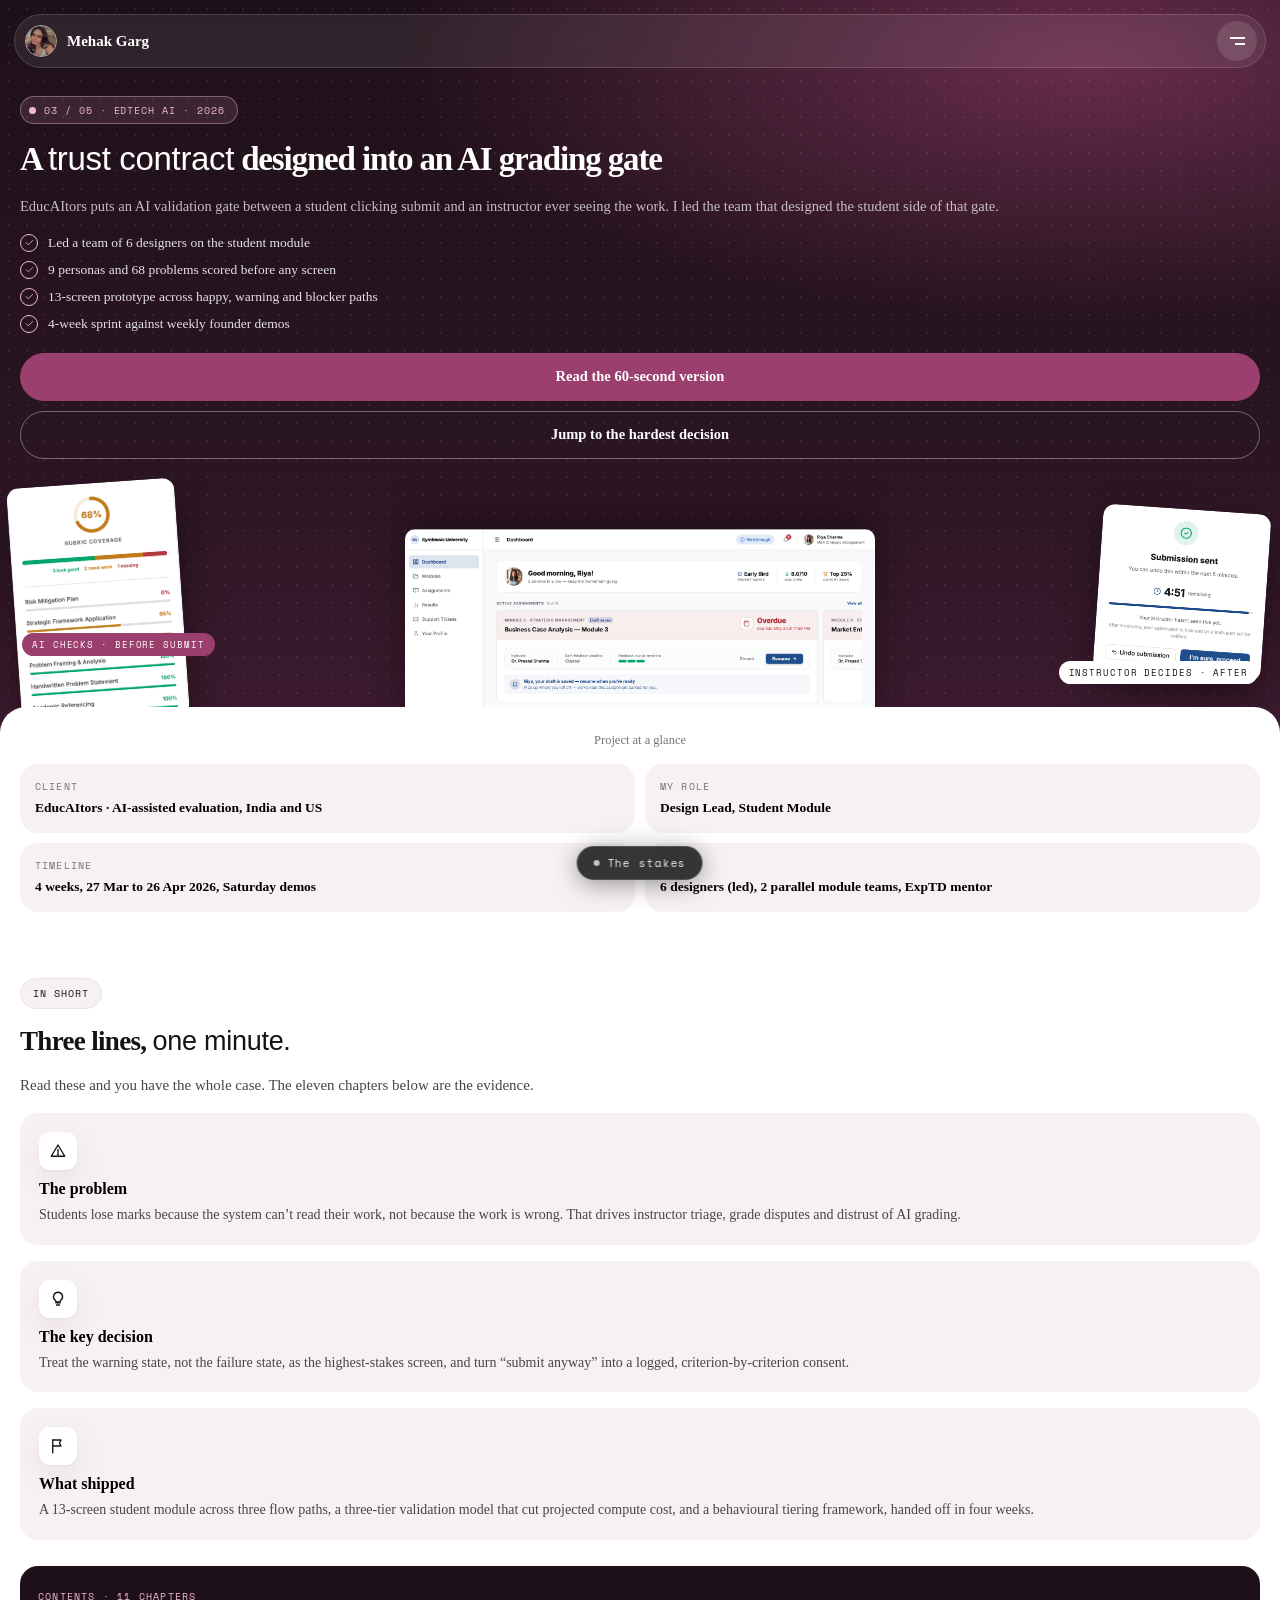
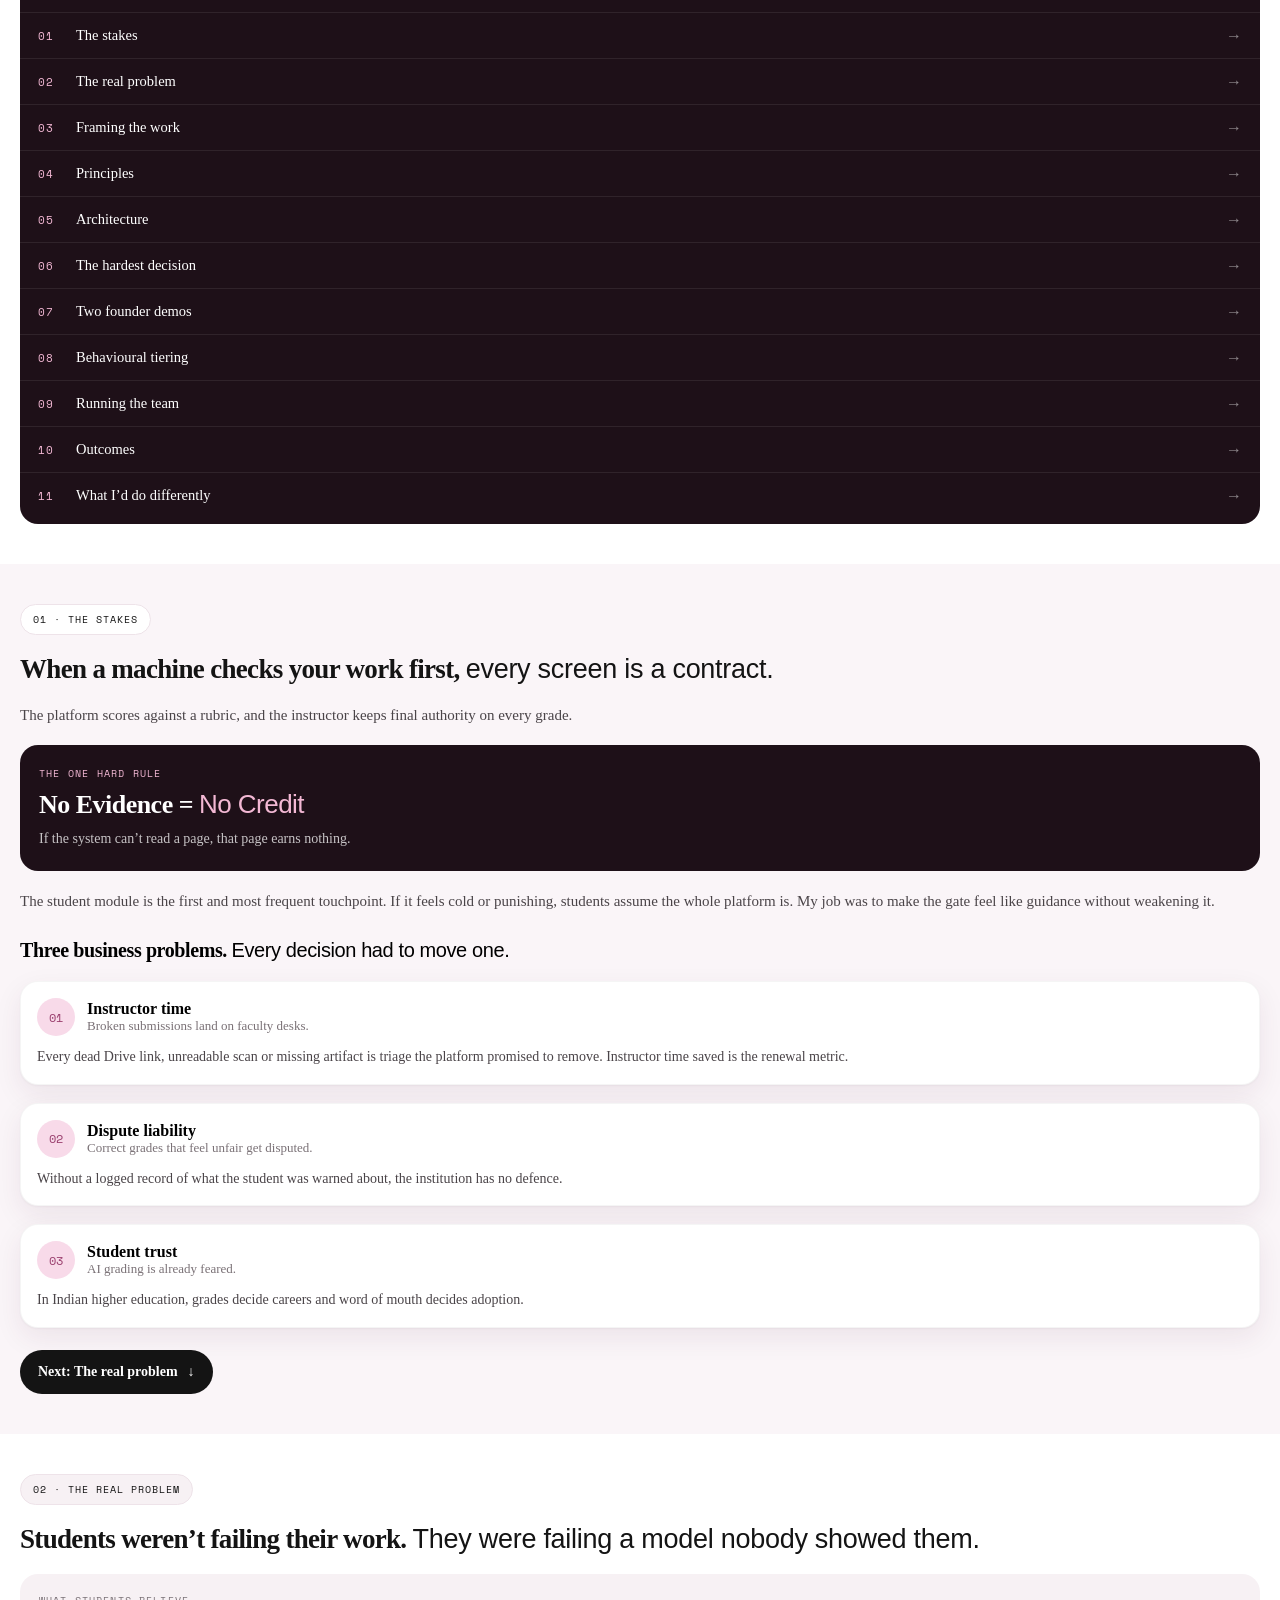
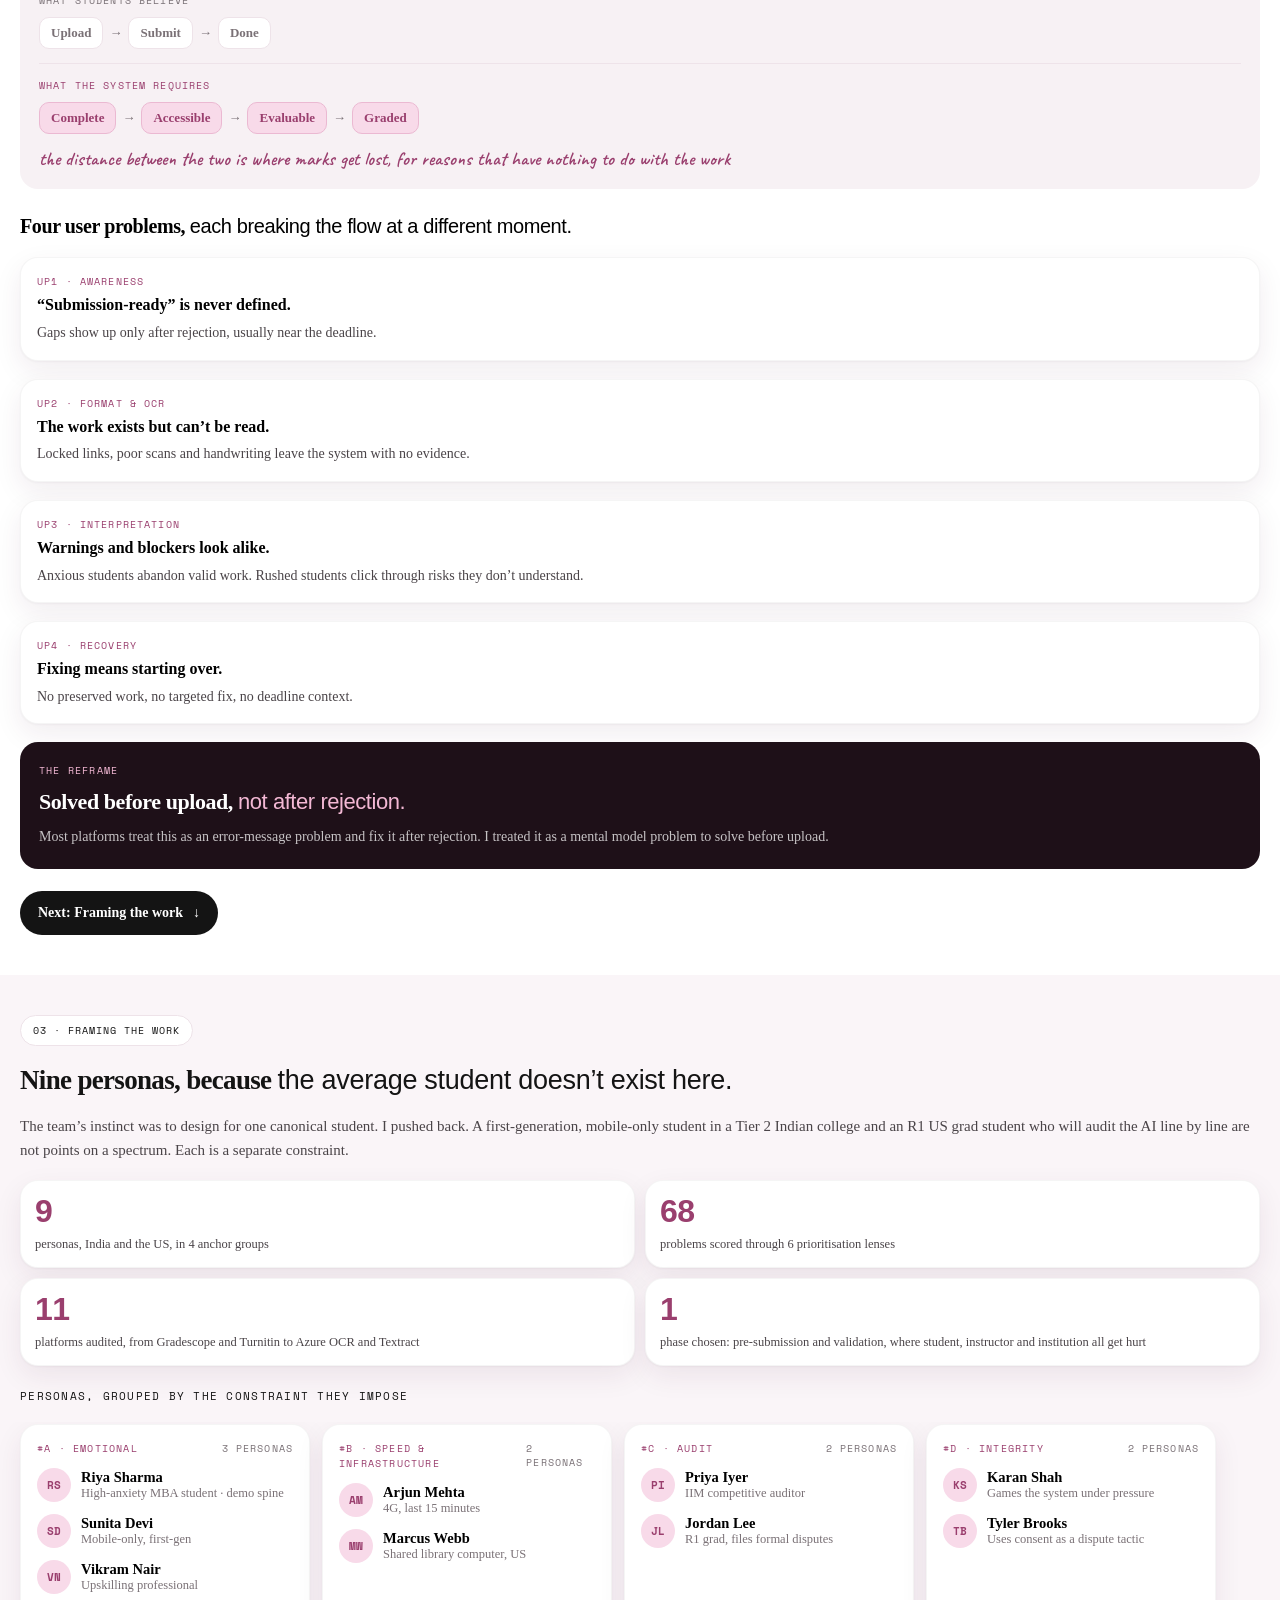
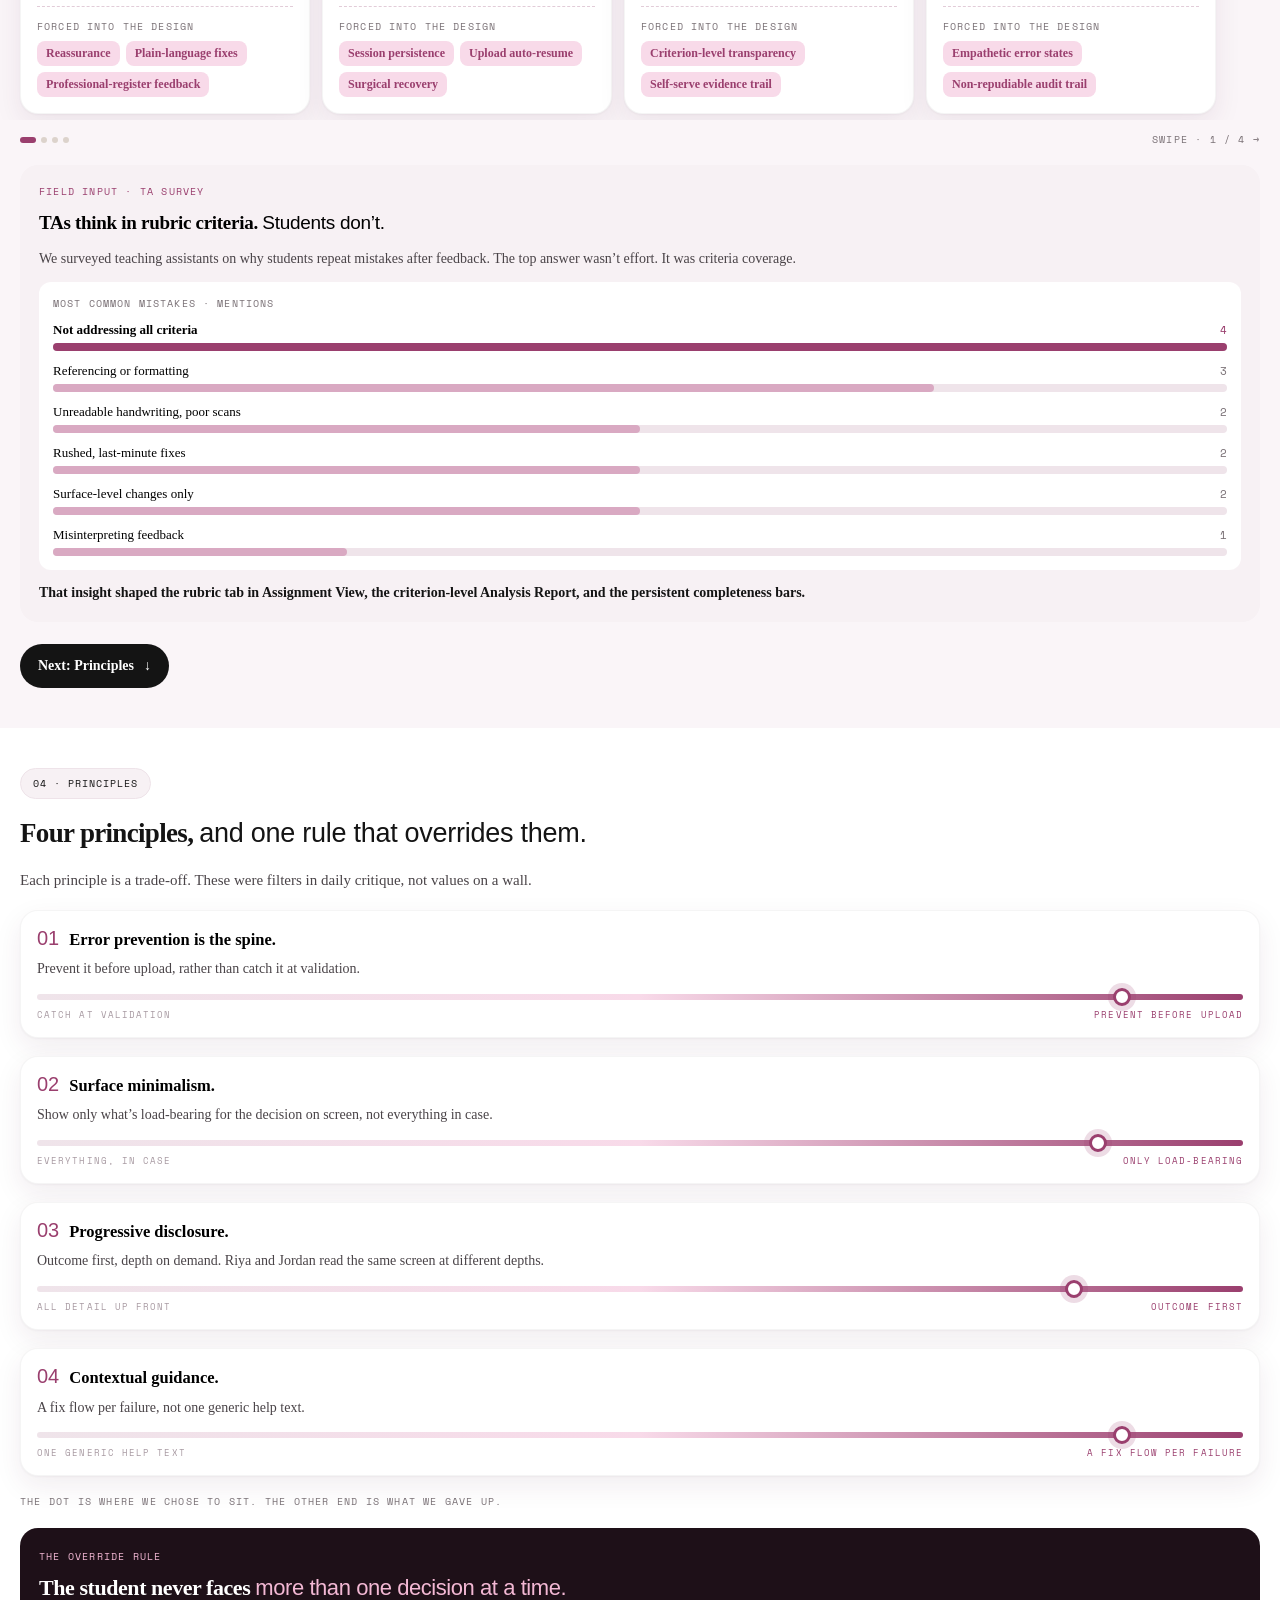
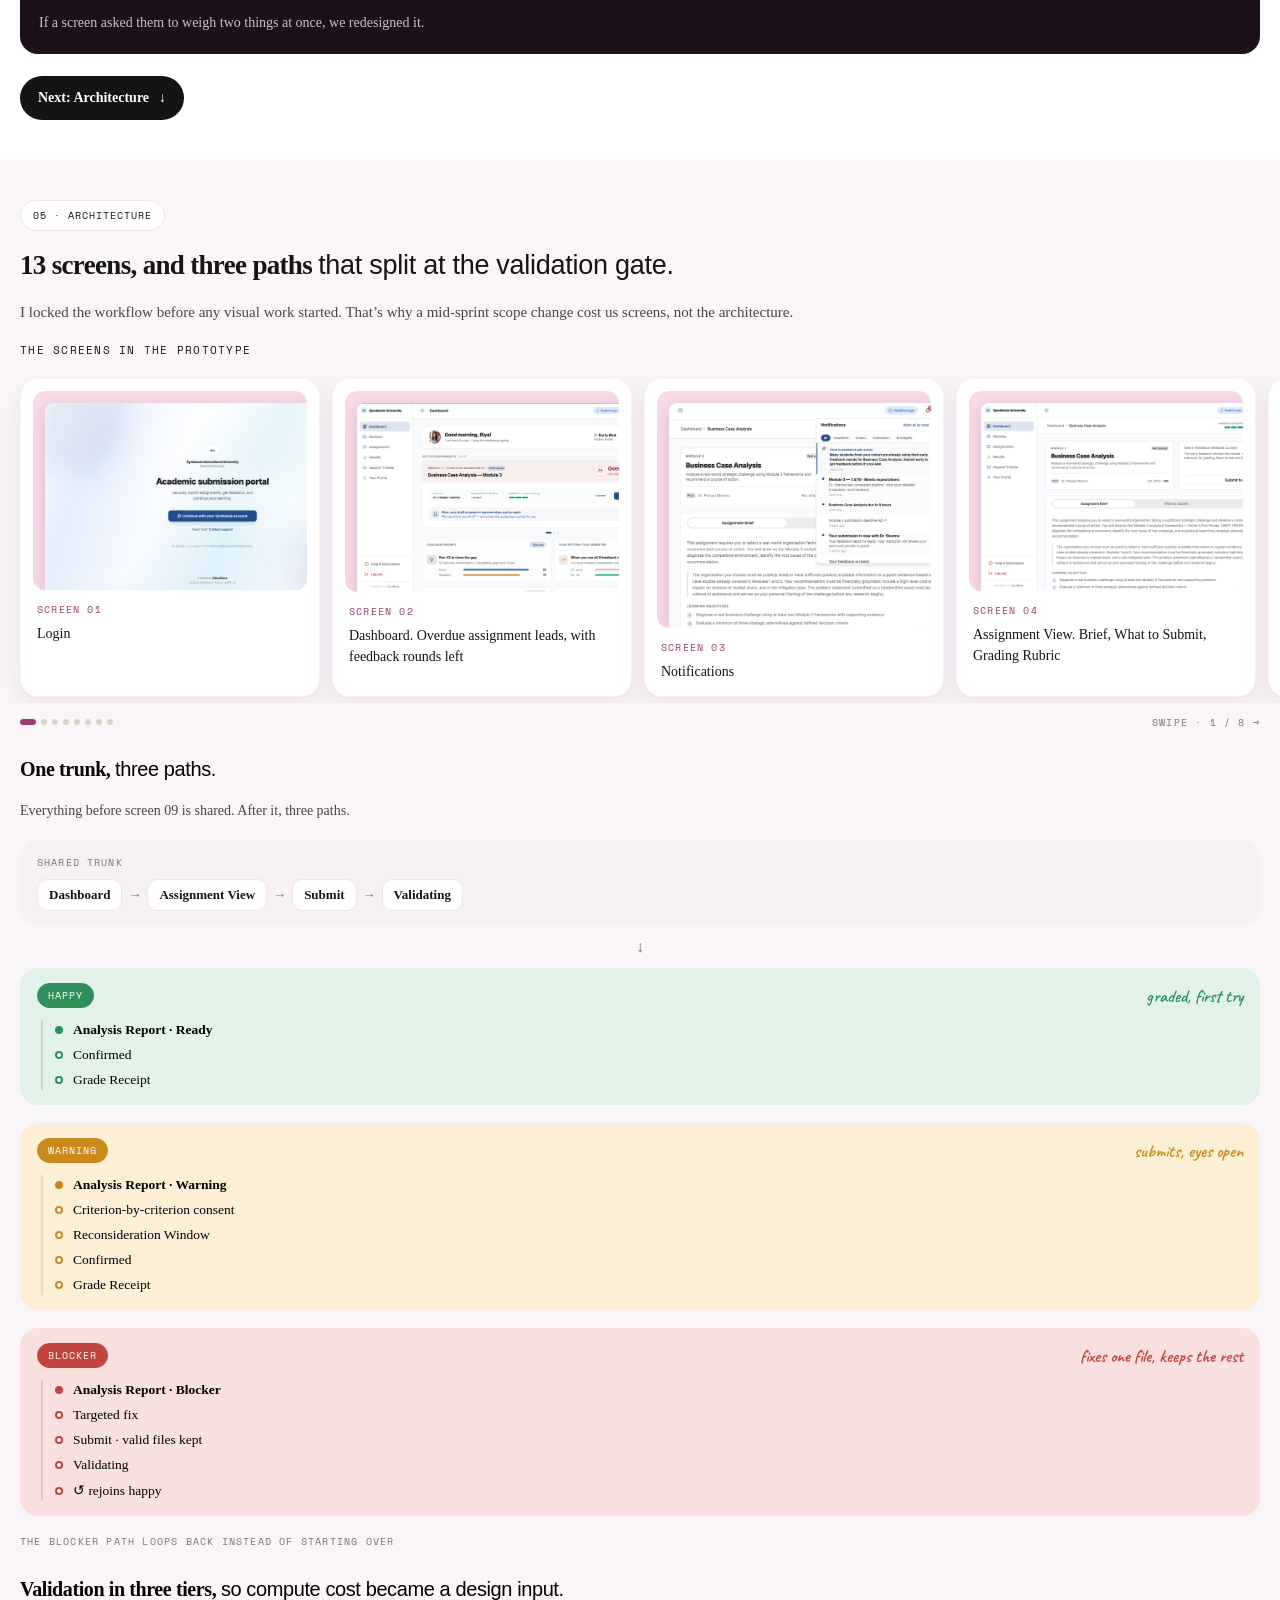
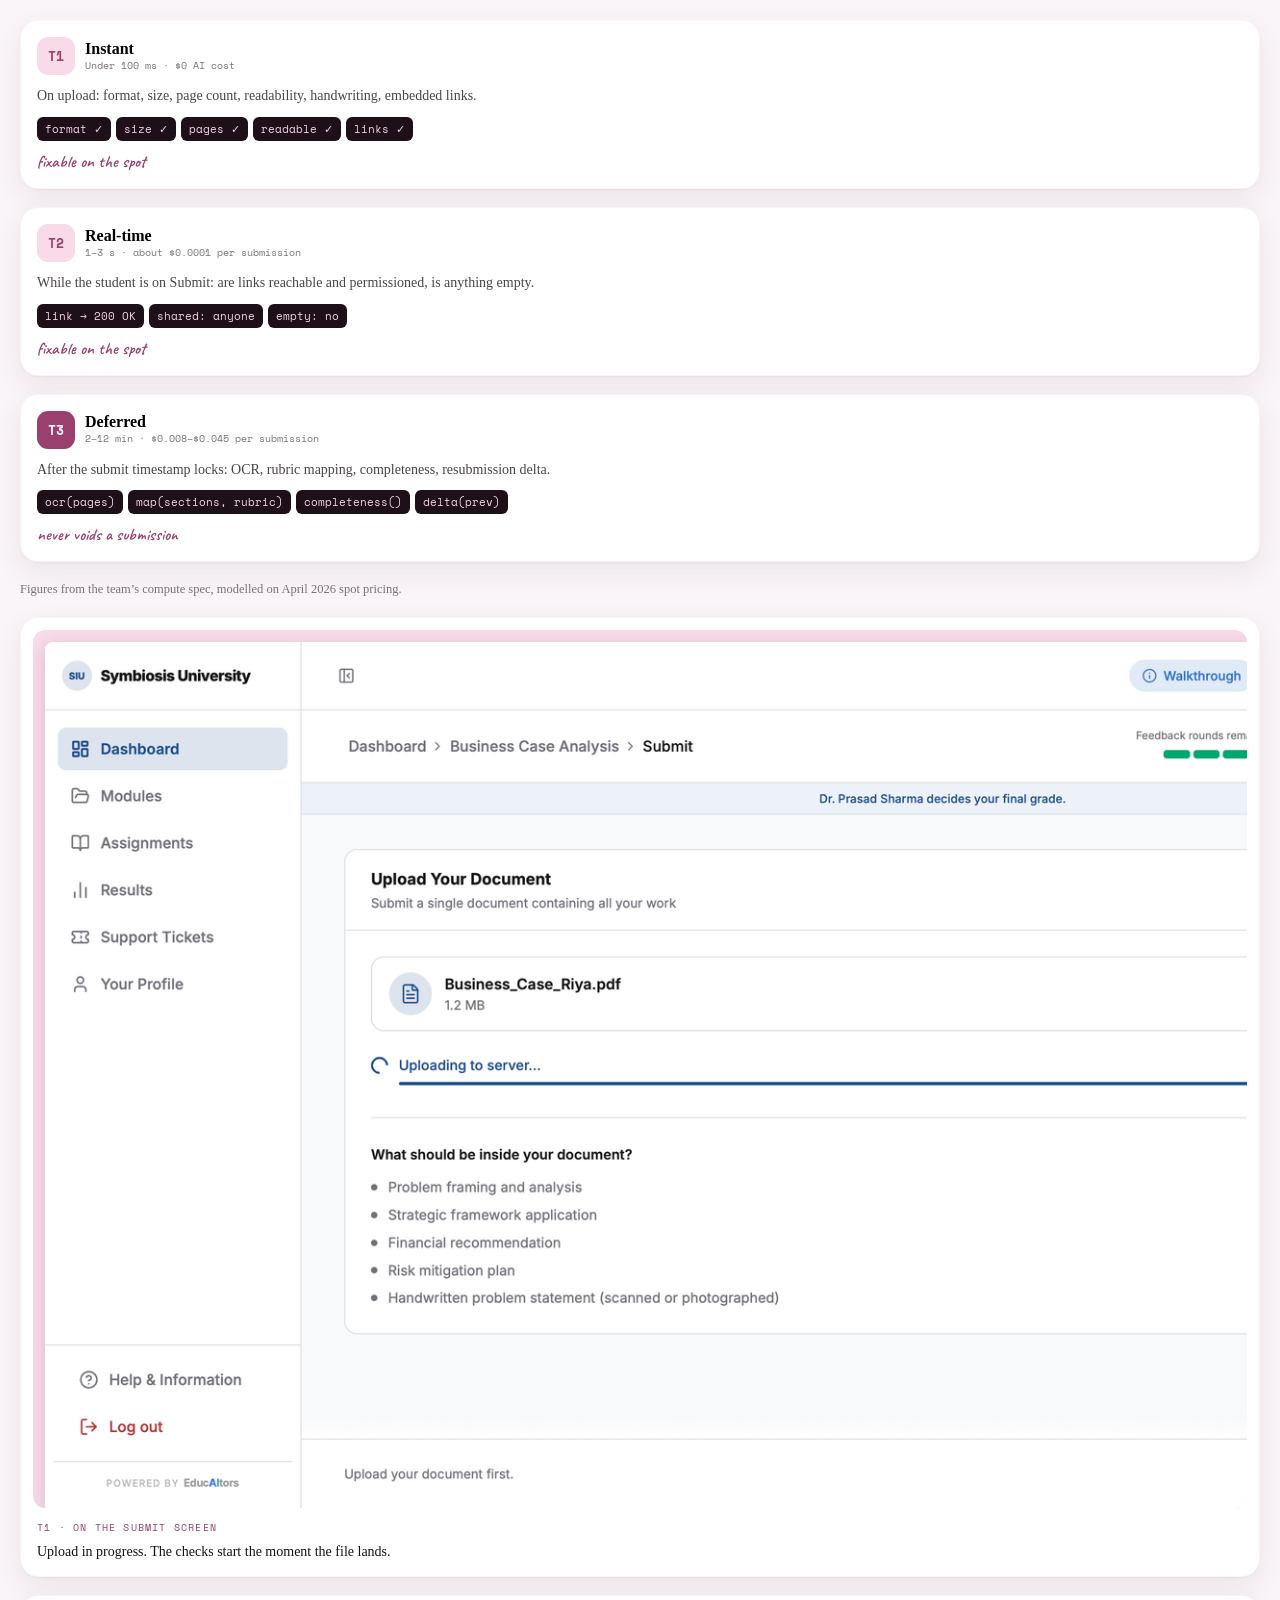
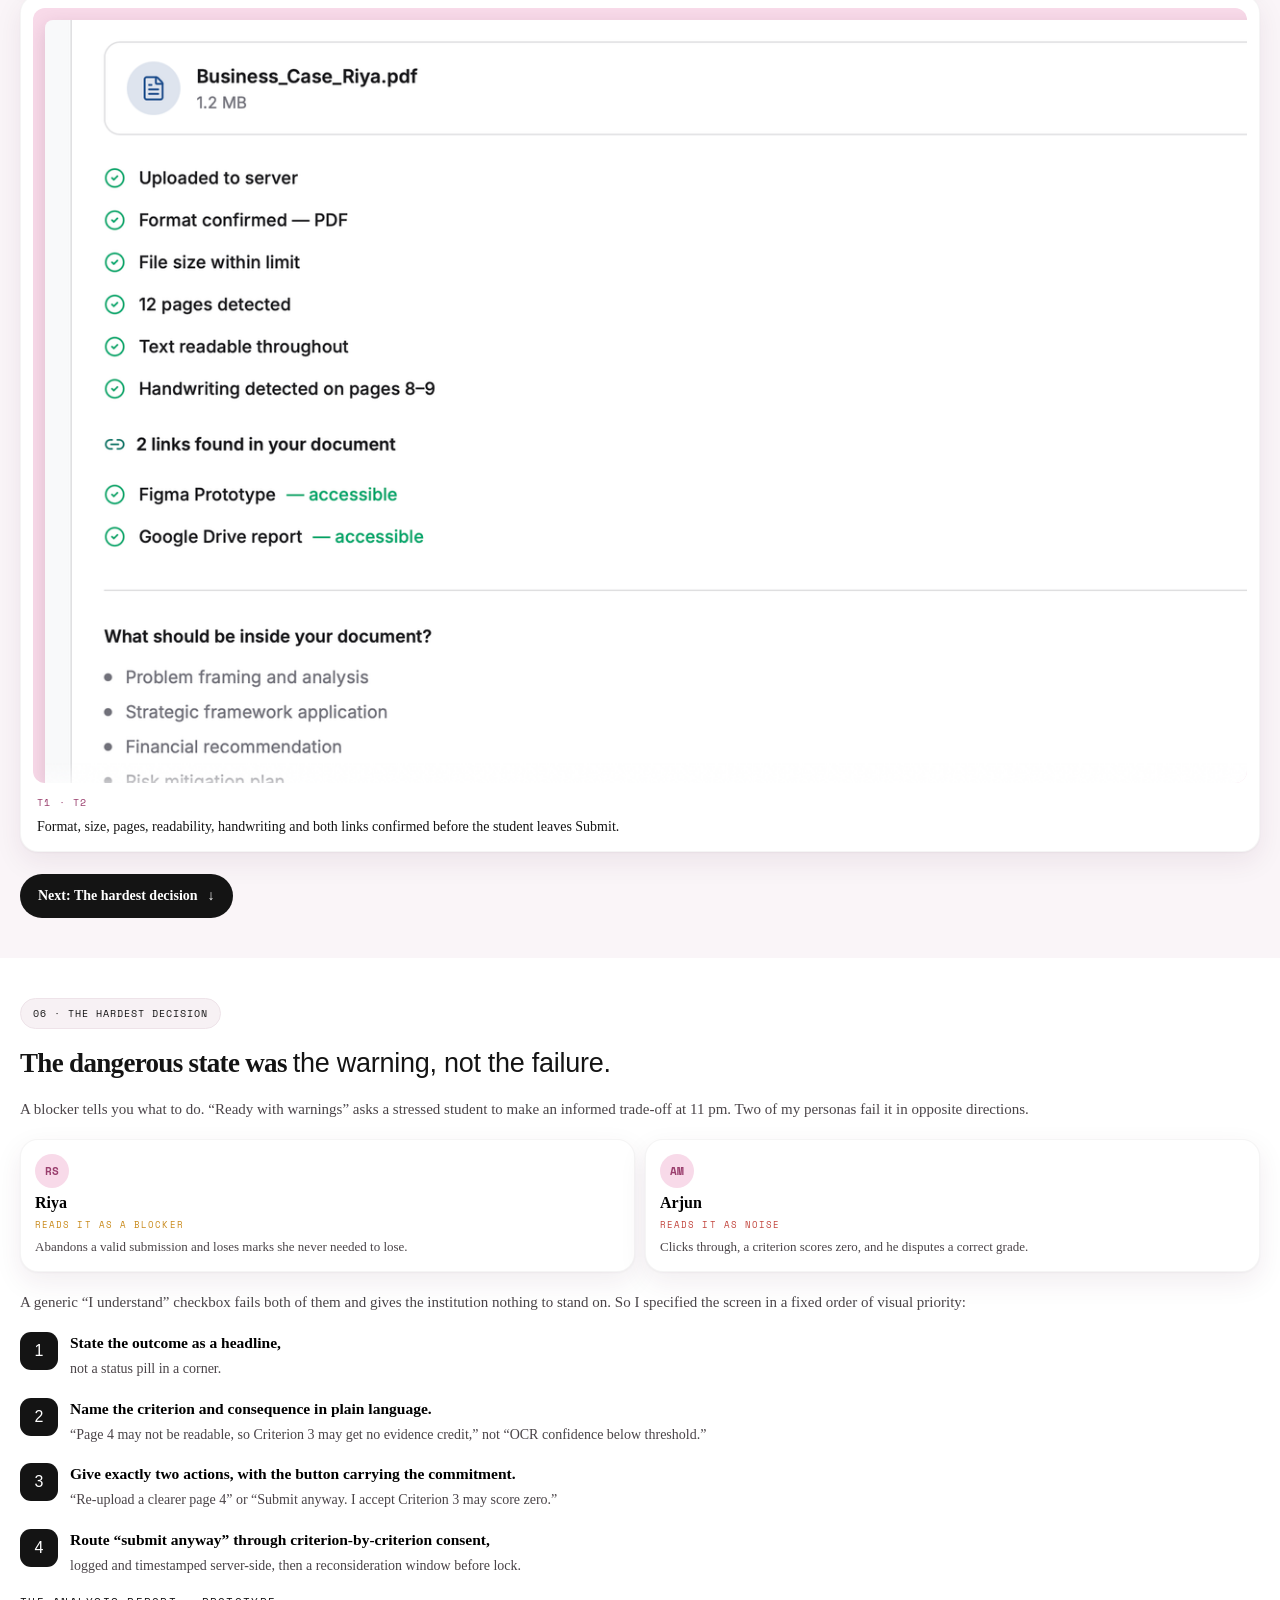
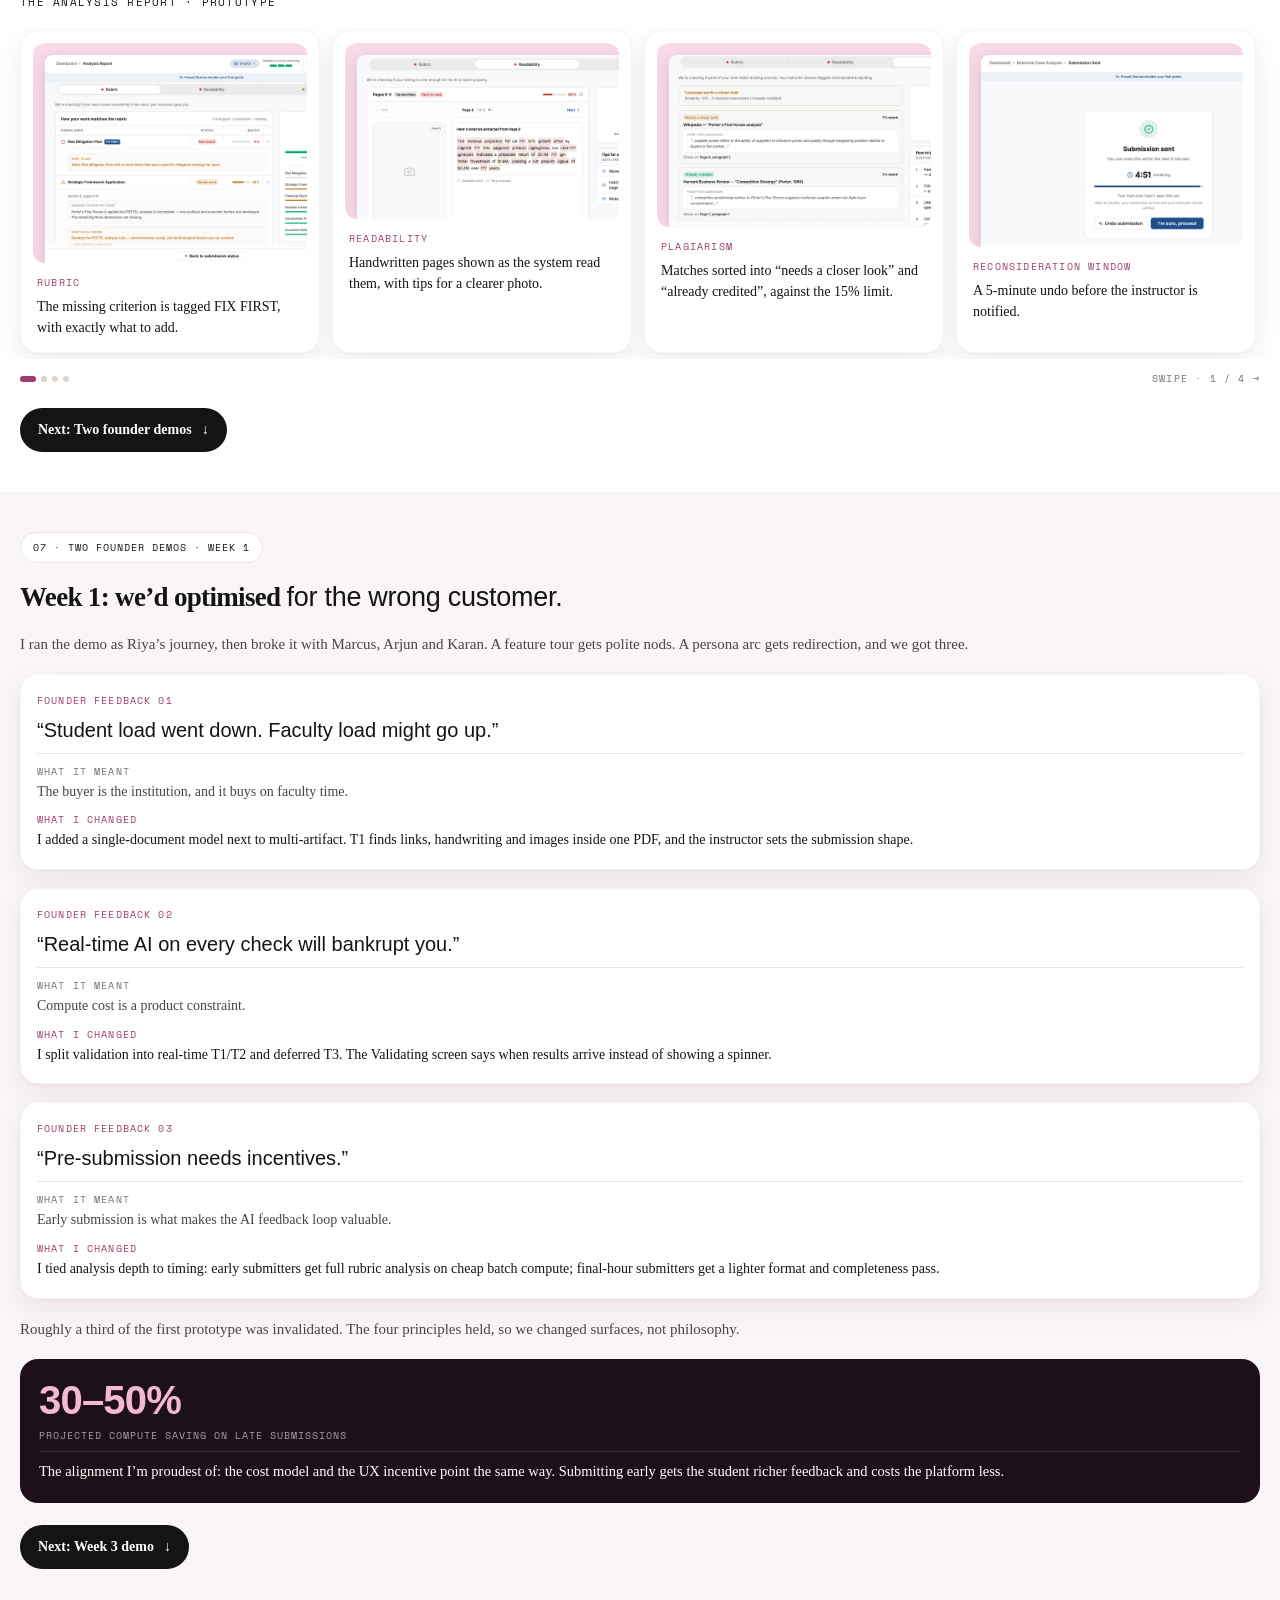
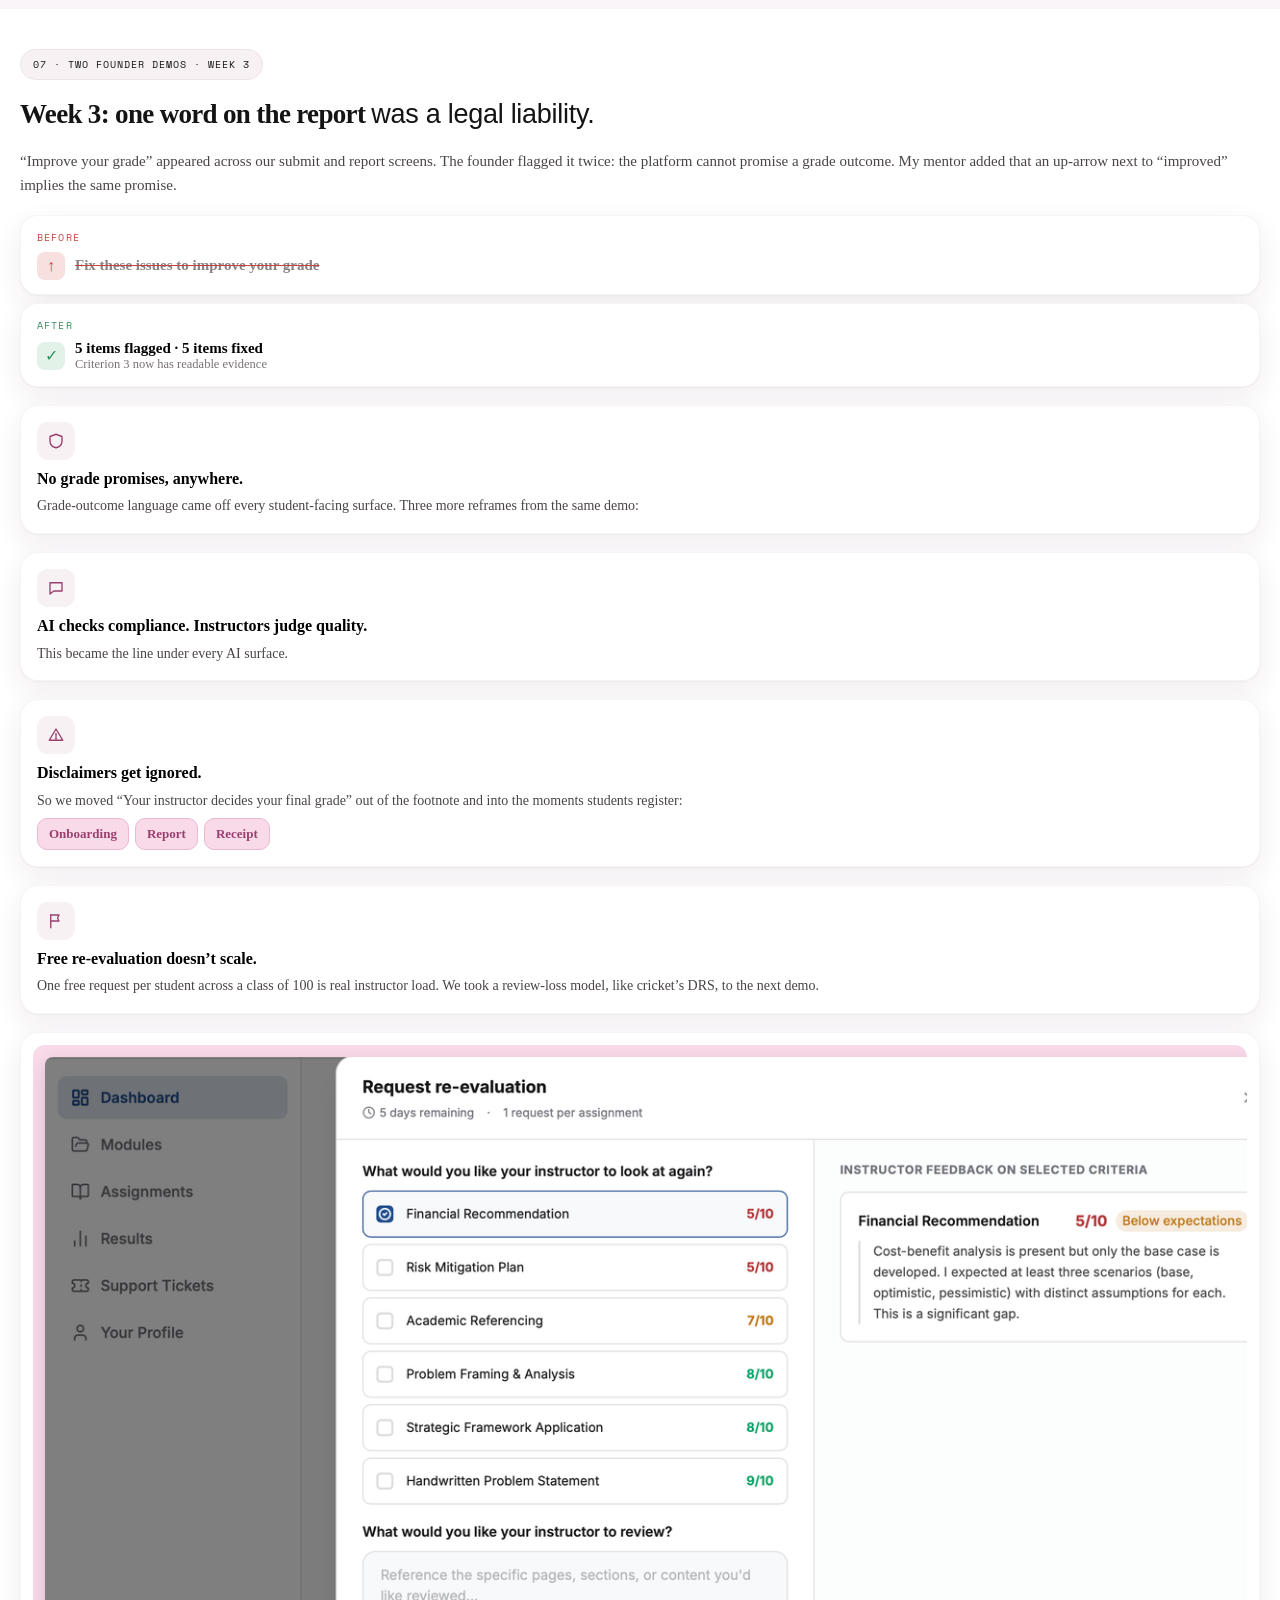
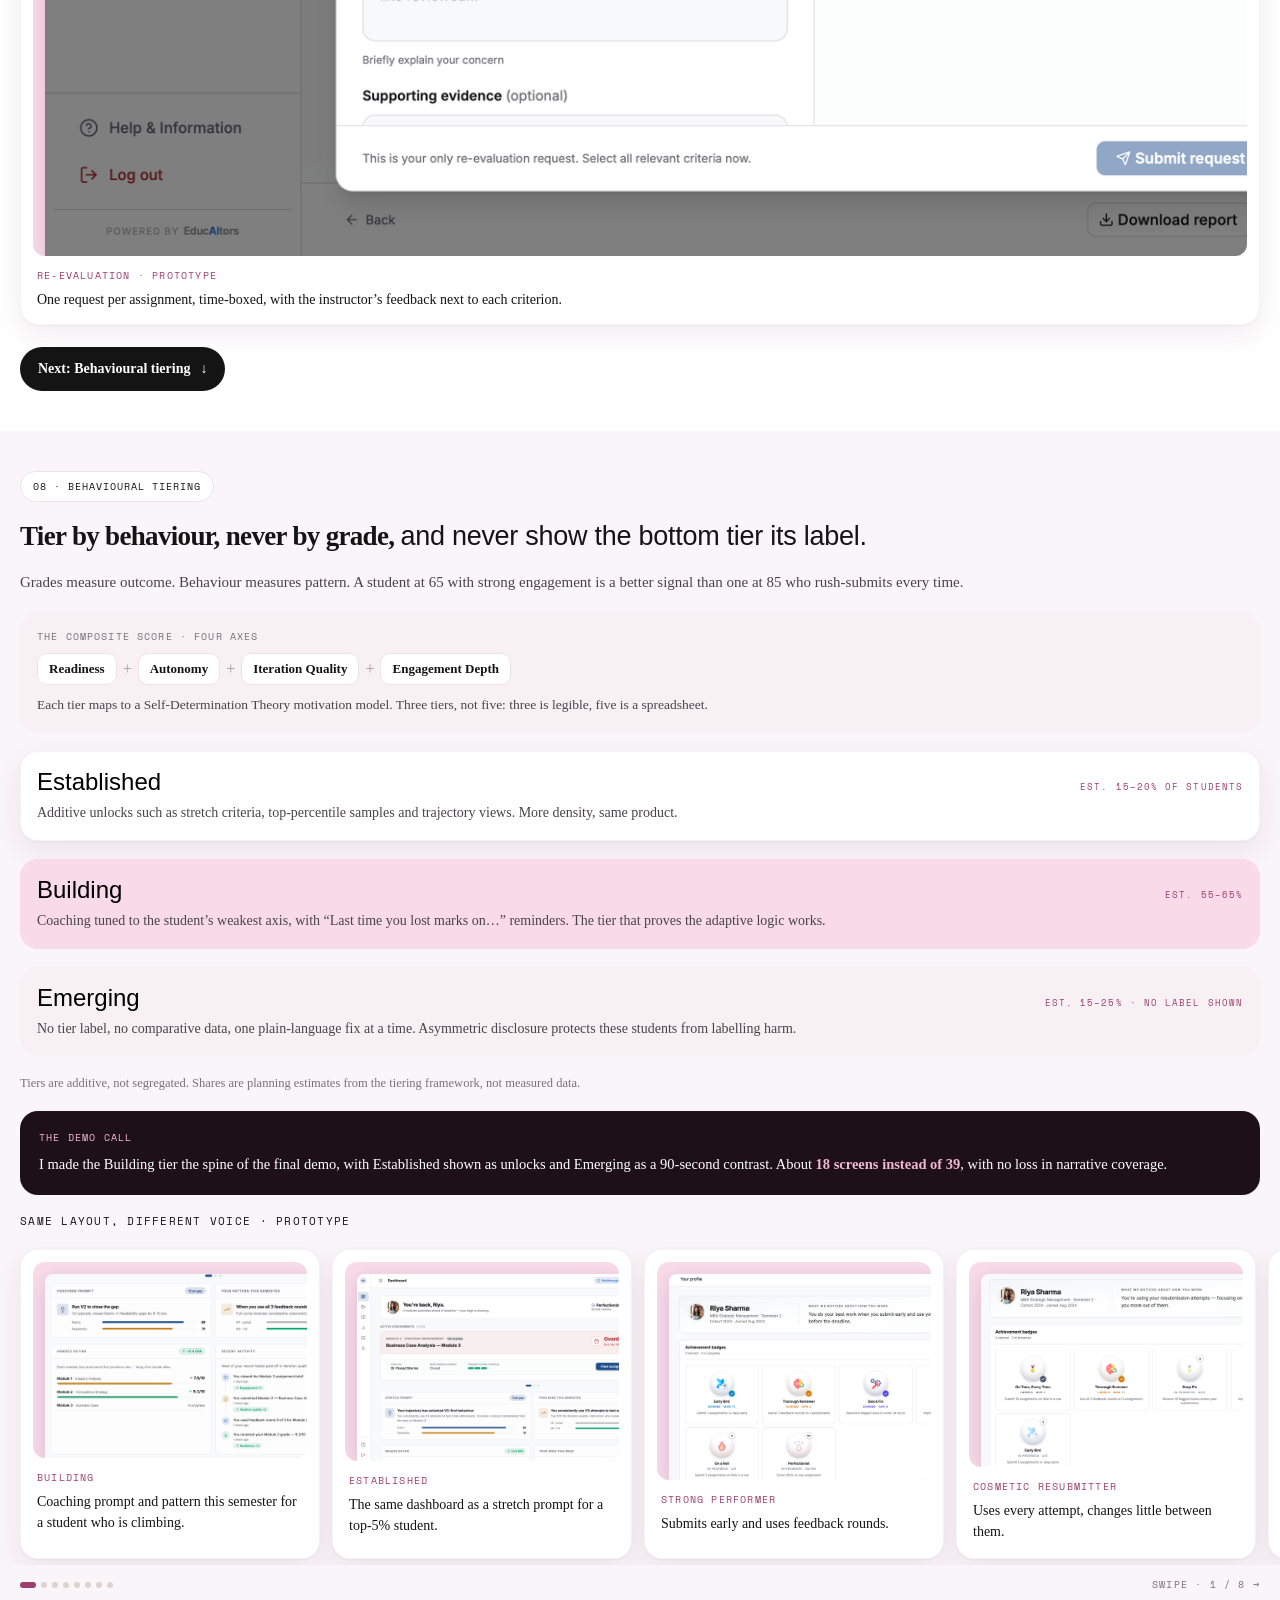
==== commit 7b81ee3e: "feat: update EducAItors case study to revised content (desktop + mobile) Rebuilt case-educaitors.htm" ====
--- a/case-educaitors-mobile.html
+++ b/case-educaitors-mobile.html
@@ -1,12 +1,160 @@
 <!DOCTYPE html>
 <html lang="en">
 <head>
-  <meta charset="UTF-8">
-  <meta name="viewport" content="width=device-width, initial-scale=1.0">
-  <title>EducAItors — Mehak Garg</title>
-  <link rel="preconnect" href="https://fonts.googleapis.com">
-  <link rel="stylesheet" href="https://fonts.googleapis.com/css2?family=Bodoni+Moda:ital,opsz,wght@0,6..96,400..700;1,6..96,400..700&family=Hanken+Grotesk:wght@400;500;600;700&family=Space+Mono:wght@400;700&family=Caveat:wght@500;600;700&display=swap">
-  <style>
+<meta charset="UTF-8">
+<meta name="viewport" content="width=device-width, initial-scale=1.0">
+<script>if(window.innerWidth<=768||/Mobi|Android|iPhone|iPad/i.test(navigator.userAgent)){location.replace('case-educaitors-mobile.html');}</script>
+<title>EducAItors Case Study — Mehak Garg</title>
+
+<link rel="preconnect" href="https://fonts.googleapis.com">
+<link rel="stylesheet" href="https://fonts.googleapis.com/css2?family=Bodoni+Moda:ital,opsz,wght@0,6..96,400..700;1,6..96,400..700&family=Hanken+Grotesk:wght@400;500;600;700&family=Space+Mono:wght@400;700&family=Caveat:wght@500;600;700&display=swap">
+<style>
+
+body{margin:0;background:#FFFFFF}
+a{color:#141414;text-decoration:none}a:hover{color:#141414}
+.endcell{transition:background-color .3s ease}
+.endcell:hover{background-color:#FCF0F6}
+.endcell:focus-visible,.acc:focus-visible{outline:3px solid #141414;outline-offset:-3px}
+.flink{transition:transform .3s ease}
+.flink:hover{transform:translateX(-8px)}
+
+.ehero .eh-l,.ehero .eh-r{transition:transform .5s cubic-bezier(.22,.61,.36,1)}.ehero:hover .eh-l{transform:rotate(-2deg) translateY(-8px)}.ehero:hover .eh-r{transform:rotate(1deg) translateY(-8px)}@media (prefers-reduced-motion: reduce){.ehero .eh-l,.ehero .eh-r{transition:none}}
+
+.tw .tp{display:none}.tw .tp0{display:flex}
+.tw .tr:hover,.tw .tr:focus-visible{transform:scale(1.02) !important;opacity:1 !important;z-index:20 !important;background:#FFFFFF !important;box-shadow:0 18px 40px rgba(120,40,80,0.18) !important}
+.tw:has(.tr1:hover) .tp,.tw:has(.tr1:focus-visible) .tp{display:none}.tw:has(.tr1:hover) .tp1,.tw:has(.tr1:focus-visible) .tp1{display:flex}
+.tw:has(.tr2:hover) .tp,.tw:has(.tr2:focus-visible) .tp{display:none}.tw:has(.tr2:hover) .tp2,.tw:has(.tr2:focus-visible) .tp2{display:flex}
+.tw:has(.tr3:hover) .tp,.tw:has(.tr3:focus-visible) .tp{display:none}.tw:has(.tr3:hover) .tp3,.tw:has(.tr3:focus-visible) .tp3{display:flex}
+.tw:has(.tr4:hover) .tp,.tw:has(.tr4:focus-visible) .tp{display:none}.tw:has(.tr4:hover) .tp4,.tw:has(.tr4:focus-visible) .tp4{display:flex}
+.tw:has(.tr5:hover) .tp,.tw:has(.tr5:focus-visible) .tp{display:none}.tw:has(.tr5:hover) .tp5,.tw:has(.tr5:focus-visible) .tp5{display:flex}
+@media (prefers-reduced-motion: reduce){.tw .tr{transition:none !important}}
+
+</style>
+
+<style>
+
+html, body { margin: 0; padding: 0; background: #FFFFFF; overflow-x: hidden }
+* { box-sizing: border-box }
+img { max-width: 100%; display: block }
+
+/* ── Scroll-spy TOC ── */
+aside a { transition: background .15s ease, color .15s ease }
+aside a.toc-active { background: #141414 !important; color: #FFFFFF !important; font-weight: 600 !important; border-radius: 8px }
+aside a:not(.toc-active) { color: #5F5F5F }
+
+/* ── Mobile TOC pill (floating, bottom of screen) ── */
+#m-toc-pill {
+  display: none;
+  position: fixed; bottom: 20px; left: 50%; transform: translateX(-50%);
+  z-index: 999; background: #141414; color: #fff;
+  font-family: 'Space Mono', monospace; font-size: 11px; letter-spacing: 0.12em;
+  padding: 10px 20px; border-radius: 999px;
+  white-space: nowrap; box-shadow: 0 8px 24px rgba(0,0,0,0.25);
+  cursor: pointer; user-select: none;
+}
+#m-toc-drawer {
+  display: none;
+  position: fixed; bottom: 0; left: 0; right: 0; z-index: 998;
+  background: #fff; border-top: 1px solid #E8E8E8;
+  border-radius: 20px 20px 0 0;
+  padding: 20px 22px 32px;
+  box-shadow: 0 -8px 32px rgba(0,0,0,0.12);
+  flex-direction: column; gap: 4px; max-height: 70vh; overflow-y: auto;
+}
+#m-toc-drawer.open { display: flex }
+#m-toc-backdrop {
+  display: none; position: fixed; inset: 0; z-index: 997; background: rgba(0,0,0,0.3)
+}
+#m-toc-backdrop.open { display: block }
+
+/* ── Responsive overrides ── */
+@media (max-width: 900px) {
+  nav[style*="padding: 0 80px"] { padding: 0 22px !important }
+  nav > div[style*="display: flex; height: 72px"] { display: none !important }
+  div[style*="grid-template-columns: 7fr 5fr"] { grid-template-columns: 1fr !important }
+  dl[style*="grid-template-columns: repeat(4"] { grid-template-columns: 1fr 1fr !important }
+  div[style*="grid-template-columns: 260px"] { grid-template-columns: 1fr !important; gap: 0 !important }
+  aside[style*="position: sticky"] { display: none !important }
+  #m-toc-pill { display: flex; align-items: center; gap: 8px }
+  div[style*="margin: 0 80px"] { margin: 0 !important }
+  section[style*="margin: 0 80px"] { margin: 0 !important }
+  div[style*="padding: 64px 56px"] { padding: 28px 22px !important }
+  div[style*="padding: 22px 28px"] { padding: 14px 18px !important }
+  article[style*="padding: 72px 0 84px 64px"] { padding: 40px 22px !important }
+  article[style*="padding:"] { padding-left: 22px !important; padding-right: 22px !important }
+  div.ehero { height: 240px !important }
+  img.eh-main { width: 92% !important; left: 4% !important; margin-left: 0 !important; top: 24px !important }
+  img.eh-l, img.eh-r { display: none !important }
+  span[style*="position: absolute; left: 82px"],
+  span[style*="position: absolute; right: 74px"] { display: none !important }
+  div[style*="grid-template-columns: repeat(3"] { grid-template-columns: 1fr !important }
+  div[style*="grid-template-columns: 1fr 1fr 1fr"] { grid-template-columns: 1fr !important }
+  div[style*="grid-template-columns: repeat(2"] { grid-template-columns: 1fr !important }
+  div[style*="grid-template-columns: 5fr 7fr"],
+  div[style*="grid-template-columns: 7fr 5fr"],
+  div[style*="grid-template-columns: 6fr 6fr"],
+  div[style*="grid-template-columns: 4fr 8fr"],
+  div[style*="grid-template-columns: 8fr 4fr"],
+  div[style*="grid-template-columns: 5fr 6fr"],
+  div[style*="grid-template-columns: 5fr 6fr 1fr"] { grid-template-columns: 1fr !important }
+  div[style*="border-right: 1px solid #E8E8E8"] { border-right: none !important }
+  h1[style*="font-size: 58px"] { font-size: clamp(28px,7vw,42px) !important }
+  h2[style*="font-size: 46px"],
+  h2[style*="font-size: 48px"],
+  h2[style*="font-size: 44px"] { font-size: clamp(24px,6vw,36px) !important }
+  h3[style*="font-size: 28px"],
+  h3[style*="font-size: 30px"] { font-size: 20px !important }
+  /* Images in absolute positioned containers */
+  img[style*="position: absolute"] { position: static !important; width: 100% !important; left: auto !important; top: auto !important; margin: 0 !important }
+  div[style*="position: relative"][style*="height: 4"] { height: auto !important; overflow: visible !important }
+  div[style*="position: relative"][style*="height: 5"] { height: auto !important; overflow: visible !important }
+  div[style*="position: relative"][style*="height: 6"] { height: auto !important; overflow: visible !important }
+  div[style*="position: relative"][style*="height: 3"] { height: auto !important; overflow: visible !important }
+  /* Footer / end section */
+  footer[style*="padding: 72px 80px"] { padding: 48px 22px !important }
+  div[style*="padding: 72px 80px"] { padding: 48px 22px !important }
+  /* Hide decorative grid rails */
+  .grid-rail-l, .grid-rail-r { display: none !important }
+  /* Clamp large fixed widths on inline styles */
+  [style*="width: 1440px"] { width: 100% !important; max-width: 100% !important }
+  [style*="width: 1280px"] { width: 100% !important; max-width: 100% !important }
+  [style*="width: 892px"] { width: 100% !important; max-width: 100% !important }
+  [style*="width: 860px"] { width: 100% !important; max-width: 100% !important }
+  [style*="width: 780px"] { width: 100% !important; max-width: 100% !important }
+  [style*="width: 740px"] { width: 100% !important; max-width: 100% !important }
+  [style*="max-width: 892px"] { max-width: 100% !important }
+  [style*="max-width: 860px"] { max-width: 100% !important }
+  [style*="max-width: 780px"] { max-width: 100% !important }
+  /* Nav items */
+  nav { padding: 0 22px !important }
+  nav > div { gap: 12px !important }
+  /* Article padding */
+  article { padding: 40px 22px !important }
+  /* Ensure body/page wraps */
+  body > div { overflow-x: hidden !important }
+  img, svg { max-width: 100% !important; height: auto !important }
+
+  div[style*="width: 892px"],div[style*="width: 860px"],div[style*="width: 844px"],div[style*="width: 780px"],div[style*="width: 420px"]{
+    width:100%!important;max-width:100%!important;overflow-x:auto
+  }
+  div[style*="padding: 64px 56px 56px"] { padding: 28px 22px !important }
+  div[style*="padding: 48px 40px"] { padding: 22px 18px !important }
+  div[style*="padding: 56px 48px"] { padding: 24px 18px !important }
+
+}
+</style>
+
+
+<script>
+(function(){
+  if(window.innerWidth<=768||/Mobi|Android/i.test(navigator.userAgent)){
+    window.location.replace('case-educaitors-mobile.html');
+  }
+})();
+</script>
+</head>
+<body>
+<style>
 
 body{margin:0;background:#FFFFFF}
 a{color:#141414;text-decoration:none}a:hover{color:#141414}
@@ -27,51 +175,46 @@
 .tw:has(.tr5:hover) .tp,.tw:has(.tr5:focus-visible) .tp{display:none}.tw:has(.tr5:hover) .tp5,.tw:has(.tr5:focus-visible) .tp5{display:flex}
 @media (prefers-reduced-motion: reduce){.tw .tr{transition:none !important}}
 .swipe{scroll-snap-type:x mandatory;-webkit-overflow-scrolling:touch;scrollbar-width:none}.swipe::-webkit-scrollbar{display:none}html{scroll-behavior:smooth}article{scroll-margin-top:16px}
-    html,body{max-width:100%;overflow-x:hidden}
-  </style>
-</head>
-<body>
-
-
-
-<div style="margin-top: -0px">
-<div style="position: relative; width: 100%; height: auto; box-sizing: border-box; background: #FFFFFF; color: #141414; font-family: 'Hanken Grotesk', system-ui, sans-serif; display: flex; flex-direction: column">
-<section style="position: relative; overflow: hidden; padding: 14px 14px 0; background: radial-gradient(90% 60% at 85% 8%, rgba(154,63,110,0.6) 0%, rgba(154,63,110,0) 60%), linear-gradient(180deg, #1E1018 0%, #2A1522 60%, #3E1B30 100%)"><span aria-hidden="true" style="position: absolute; inset: 0; background-image: radial-gradient(rgba(255,255,255,0.07) 1px, transparent 1px); background-size: 18px 18px"></span><div style="position: relative; display: flex; flex-direction: column; gap: 18px"><nav id="top" style="display: flex; justify-content: space-between; align-items: center; height: 54px; padding: 0 8px 0 10px; border-radius: 999px; background: rgba(255,255,255,0.08); border: 1px solid rgba(255,255,255,0.14); backdrop-filter: blur(10px)"><span style="display: flex; align-items: center; gap: 10px"><span style="width: 32px; height: 32px; border-radius: 50%; overflow: hidden; border: 1.5px solid rgba(255,255,255,0.6)"><img src="assets/5ee40e8ef9190bccf842103b540fe49b.png" alt="" style="width: 100%; height: 100%; object-fit: cover"></span><span style="font-weight: 700; font-size: 15px; color: #FFFFFF">Mehak Garg</span></span><a href="#menu" aria-label="Menu" style="width: 40px; height: 40px; border-radius: 50%; background: rgba(255,255,255,0.12); display: flex; flex-direction: column; align-items: center; justify-content: center; gap: 4px"><span style="width: 15px; height: 1.6px; background: #FFFFFF"></span><span style="width: 10px; height: 1.6px; background: #FFFFFF; margin-left: 5px"></span></a></nav><div style="padding: 10px 6px 0; display: flex; flex-direction: column; gap: 16px"><span style="align-self: flex-start; display: inline-flex; align-items: center; gap: 8px; padding: 6px 12px 6px 8px; border-radius: 999px; background: rgba(243,184,212,0.12); border: 1px solid rgba(243,184,212,0.4); font-family: 'Space Mono', monospace; font-size: 9.5px; letter-spacing: 0.1em; color: #F3B8D4"><span style="width: 7px; height: 7px; border-radius: 50%; background: #F3B8D4"></span>03 / 05 · EDTECH AI · 2026</span><h1 style="margin: 0; font-weight: 600; font-size: 33px; line-height: 1.14; letter-spacing: -0.035em; color: #FFFFFF">A <span style="font-family: 'Bodoni Moda', serif; font-style: italic; font-weight: 600; font-weight: 500; letter-spacing: -0.01em; color: {{marker}}">trust contract</span> designed into an AI grading gate</h1><p style="margin: 0; font-size: 14.5px; line-height: 1.6; color: rgba(255,255,255,0.72)">EducAItors puts an AI validation gate between a student clicking submit and an instructor ever seeing the work. I led the team that designed the student side of that gate.</p><ul style="margin: 0; padding: 0; list-style: none; display: flex; flex-direction: column; gap: 9px"><li style="display: flex; align-items: center; gap: 10px; font-size: 13.5px; color: rgba(255,255,255,0.88)"><span style="flex: none; width: 18px; height: 18px; border-radius: 50%; border: 1.5px solid #F3B8D4; display: flex; align-items: center; justify-content: center"><svg aria-hidden="true" width="11" height="11" viewBox="0 0 24 24" fill="none" stroke="#F3B8D4" stroke-width="1.8" stroke-linecap="round" stroke-linejoin="round"><path d="M5 12.5l4.5 4.5L19 7.5"></path></svg></span>Led a team of 6 designers on the student module</li><li style="display: flex; align-items: center; gap: 10px; font-size: 13.5px; color: rgba(255,255,255,0.88)"><span style="flex: none; width: 18px; height: 18px; border-radius: 50%; border: 1.5px solid #F3B8D4; display: flex; align-items: center; justify-content: center"><svg aria-hidden="true" width="11" height="11" viewBox="0 0 24 24" fill="none" stroke="#F3B8D4" stroke-width="1.8" stroke-linecap="round" stroke-linejoin="round"><path d="M5 12.5l4.5 4.5L19 7.5"></path></svg></span>9 personas and 68 problems scored before any screen</li><li style="display: flex; align-items: center; gap: 10px; font-size: 13.5px; color: rgba(255,255,255,0.88)"><span style="flex: none; width: 18px; height: 18px; border-radius: 50%; border: 1.5px solid #F3B8D4; display: flex; align-items: center; justify-content: center"><svg aria-hidden="true" width="11" height="11" viewBox="0 0 24 24" fill="none" stroke="#F3B8D4" stroke-width="1.8" stroke-linecap="round" stroke-linejoin="round"><path d="M5 12.5l4.5 4.5L19 7.5"></path></svg></span>13-screen prototype across happy, warning and blocker paths</li><li style="display: flex; align-items: center; gap: 10px; font-size: 13.5px; color: rgba(255,255,255,0.88)"><span style="flex: none; width: 18px; height: 18px; border-radius: 50%; border: 1.5px solid #F3B8D4; display: flex; align-items: center; justify-content: center"><svg aria-hidden="true" width="11" height="11" viewBox="0 0 24 24" fill="none" stroke="#F3B8D4" stroke-width="1.8" stroke-linecap="round" stroke-linejoin="round"><path d="M5 12.5l4.5 4.5L19 7.5"></path></svg></span>4-week sprint against weekly founder demos</li></ul><div style="display: flex; flex-direction: column; gap: 10px; padding-top: 4px"><a href="#short" style="display: flex; width: 100%; box-sizing: border-box; min-height: 48px; padding: 0 20px; align-items: center; justify-content: center; gap: 8px; border-radius: 999px; background: #9A3F6E; color: #FFFFFF; border: 1px solid #9A3F6E; font-size: 14.5px; font-weight: 600">Read the 60-second version</a><a href="#e-hardest" style="display: flex; width: 100%; box-sizing: border-box; min-height: 48px; padding: 0 20px; align-items: center; justify-content: center; gap: 8px; border-radius: 999px; background: transparent; color: #FFFFFF; border: 1px solid rgba(255,255,255,0.35); font-size: 14.5px; font-weight: 600">Jump to the hardest decision</a></div></div><div aria-hidden="true" style="position: relative; height: 250px; margin: 6px -14px 0"><img src="assets/d612900251d096552dabc385084d7bad.png" alt="" style="position: absolute; left: 50%; top: 46px; width: 470px; margin-left: -235px; border-radius: 10px 10px 0 0; box-shadow: 0 -10px 40px rgba(0,0,0,0.4)"><img src="assets/88e30201e9cb0e8b45fbb79870222851.png" alt="" style="position: absolute; left: 14px; top: 0; width: 168px; border-radius: 12px; transform: rotate(-4deg); box-shadow: 0 20px 40px rgba(0,0,0,0.45)"><img src="assets/cb32e0ca940513a8fac10a620e81096c.png" alt="" style="position: absolute; right: 14px; top: 26px; width: 168px; border-radius: 12px; transform: rotate(4deg); box-shadow: 0 20px 40px rgba(0,0,0,0.45)"><span style="position: absolute; left: 22px; top: 150px; padding: 5px 10px; border-radius: 999px; background: #9A3F6E; color: #FFFFFF; font-family: 'Space Mono', monospace; font-size: 9px; letter-spacing: 0.1em">AI CHECKS · BEFORE SUBMIT</span><span style="position: absolute; right: 22px; top: 178px; padding: 5px 10px; border-radius: 999px; background: #FFFFFF; color: #141414; font-family: 'Space Mono', monospace; font-size: 9px; letter-spacing: 0.1em">INSTRUCTOR DECIDES · AFTER</span></div></div></section><section style="position: relative; z-index: 2; margin-top: -26px; border-radius: 26px 26px 0 0; background: #FFFFFF; padding: 26px 20px 30px; display: flex; flex-direction: column; gap: 16px"><span style="text-align: center; font-size: 12.5px; color: #7A7176">Project at a glance</span><div style="display: grid; grid-template-columns: repeat(2, minmax(0, 1fr)); gap: 10px"><div style="border-radius: 18px; background: #F7F1F4; border: 1px solid transparent; padding: 14px; display: flex; flex-direction: column; gap: 6px; "><span style="font-family: 'Space Mono', monospace; font-size: 9.5px; letter-spacing: 0.12em; color: #7A7176; ">CLIENT</span><span style="font-size: 13.5px; font-weight: 600; line-height: 1.4">EducAItors · AI-assisted evaluation, India and US</span></div><div style="border-radius: 18px; background: #F7F1F4; border: 1px solid transparent; padding: 14px; display: flex; flex-direction: column; gap: 6px; "><span style="font-family: 'Space Mono', monospace; font-size: 9.5px; letter-spacing: 0.12em; color: #7A7176; ">MY ROLE</span><span style="font-size: 13.5px; font-weight: 600; line-height: 1.4">Design Lead, Student Module</span></div><div style="border-radius: 18px; background: #F7F1F4; border: 1px solid transparent; padding: 14px; display: flex; flex-direction: column; gap: 6px; "><span style="font-family: 'Space Mono', monospace; font-size: 9.5px; letter-spacing: 0.12em; color: #7A7176; ">TIMELINE</span><span style="font-size: 13.5px; font-weight: 600; line-height: 1.4">4 weeks, 27 Mar to 26 Apr 2026, Saturday demos</span></div><div style="border-radius: 18px; background: #F7F1F4; border: 1px solid transparent; padding: 14px; display: flex; flex-direction: column; gap: 6px; "><span style="font-family: 'Space Mono', monospace; font-size: 9.5px; letter-spacing: 0.12em; color: #7A7176; ">TEAM</span><span style="font-size: 13.5px; font-weight: 600; line-height: 1.4">6 designers (led), 2 parallel module teams, ExpTD mentor</span></div></div></section><section id="short" style="padding: 36px 20px 40px; background: #FFFFFF; display: flex; flex-direction: column; gap: 16px"><span style="align-self: flex-start; padding: 7px 12px; border-radius: 999px; background: #F7F1F4; border: 1px solid #EEE3E9; font-family: 'Space Mono', monospace; font-size: 10px; letter-spacing: 0.1em; color: #141414">THE SHORT VERSION</span><h2 style="margin: 0; font-weight: 600; font-size: 27px; line-height: 1.2; letter-spacing: -0.025em; color: #141414">Four lines, <span style="font-family: 'Bodoni Moda', serif; font-style: italic; font-weight: 600; font-weight: 500; letter-spacing: -0.01em">one minute.</span></h2><p style="margin: 0; font-size: 15px; line-height: 1.6; color: #4A4448">Read these and you have the whole case. The twelve chapters below are the evidence.</p><div style="border-radius: 18px; background: #F7F1F4; border: 1px solid transparent; padding: 18px; display: flex; flex-direction: column; gap: 6px; "><span style="flex: none; width: 38px; height: 38px; border-radius: 11px; background: #FFFFFF; display: flex; align-items: center; justify-content: center; box-shadow: 0 1px 2px rgba(60,20,40,0.04), 0 10px 28px rgba(80,30,60,0.08)"><svg aria-hidden="true" width="18" height="18" viewBox="0 0 24 24" fill="none" stroke="#141414" stroke-width="1.8" stroke-linecap="round" stroke-linejoin="round"><path d="M12 4 L21 19 H3 Z"></path><path d="M12 10 v4"></path><circle cx="12" cy="16.6" r="0.6"></circle></svg></span><span style="font-size: 16px; font-weight: 700; margin-top: 4px">The problem</span><span style="font-size: 14px; line-height: 1.55; color: #4A4448">Students weren’t failing their work. They were failing a model of submission nobody had shown them.</span></div><div style="border-radius: 18px; background: #F7F1F4; border: 1px solid transparent; padding: 18px; display: flex; flex-direction: column; gap: 6px; "><span style="flex: none; width: 38px; height: 38px; border-radius: 11px; background: #FFFFFF; display: flex; align-items: center; justify-content: center; box-shadow: 0 1px 2px rgba(60,20,40,0.04), 0 10px 28px rgba(80,30,60,0.08)"><svg aria-hidden="true" width="18" height="18" viewBox="0 0 24 24" fill="none" stroke="#141414" stroke-width="1.8" stroke-linecap="round" stroke-linejoin="round"><path d="M9 17h6M10 20h4"></path><path d="M12 3a6 6 0 0 0-3.5 10.9c.6.5 1 1.2 1 2.1h5c0-.9.4-1.6 1-2.1A6 6 0 0 0 12 3z"></path></svg></span><span style="font-size: 16px; font-weight: 700; margin-top: 4px">The insight</span><span style="font-size: 14px; line-height: 1.55; color: #4A4448">The dangerous state was “ready with warnings”, not the failure. It asks a stressed student for a trade-off at 11 pm.</span></div><div style="border-radius: 18px; background: #F7F1F4; border: 1px solid transparent; padding: 18px; display: flex; flex-direction: column; gap: 6px; "><span style="flex: none; width: 38px; height: 38px; border-radius: 11px; background: #FFFFFF; display: flex; align-items: center; justify-content: center; box-shadow: 0 1px 2px rgba(60,20,40,0.04), 0 10px 28px rgba(80,30,60,0.08)"><svg aria-hidden="true" width="18" height="18" viewBox="0 0 24 24" fill="none" stroke="#141414" stroke-width="1.8" stroke-linecap="round" stroke-linejoin="round"><circle cx="6" cy="18" r="2"></circle><circle cx="18" cy="6" r="2"></circle><path d="M8 18h7a3 3 0 0 0 0-6H9a3 3 0 0 1 0-6h7"></path></svg></span><span style="font-size: 16px; font-weight: 700; margin-top: 4px">The move</span><span style="font-size: 14px; line-height: 1.55; color: #4A4448">Solve it before upload: prevention on every screen, a fix flow per failure, and criterion-by-criterion consent.</span></div><div style="border-radius: 18px; background: #F7F1F4; border: 1px solid transparent; padding: 18px; display: flex; flex-direction: column; gap: 6px; "><span style="flex: none; width: 38px; height: 38px; border-radius: 11px; background: #FFFFFF; display: flex; align-items: center; justify-content: center; box-shadow: 0 1px 2px rgba(60,20,40,0.04), 0 10px 28px rgba(80,30,60,0.08)"><svg aria-hidden="true" width="18" height="18" viewBox="0 0 24 24" fill="none" stroke="#141414" stroke-width="1.8" stroke-linecap="round" stroke-linejoin="round"><path d="M5 21V4"></path><path d="M5 4h11l-2 4 2 4H5"></path></svg></span><span style="font-size: 16px; font-weight: 700; margin-top: 4px">The result</span><span style="font-size: 14px; line-height: 1.55; color: #4A4448">A 13-screen student module and a full handoff in 4 weeks. Pre-launch, built against four targets.</span></div><nav aria-label="Contents" style="margin-top: 10px; border-radius: 18px; background: #1E1018; overflow: hidden; padding: 6px 0"><span style="display: block; padding: 14px 18px 8px"><span style="font-family: 'Space Mono', monospace; font-size: 10px; letter-spacing: 0.12em; color: #F3B8D4; ">CONTENTS · 12 CHAPTERS</span></span><a href="#e-stakes" style="min-height: 46px; box-sizing: border-box; display: grid; grid-template-columns: 30px minmax(0, 1fr) 16px; align-items: center; gap: 8px; padding: 0 18px; border-top: 1px solid rgba(255,255,255,0.08); color: #FFFFFF"><span style="font-family: 'Space Mono', monospace; font-size: 11px; letter-spacing: 0.12em; color: #F3B8D4; ">01</span><span style="font-size: 14.5px; font-weight: 500">The stakes</span><span aria-hidden="true" style="color: rgba(255,255,255,0.5)">→</span></a><a href="#e-problem" style="min-height: 46px; box-sizing: border-box; display: grid; grid-template-columns: 30px minmax(0, 1fr) 16px; align-items: center; gap: 8px; padding: 0 18px; border-top: 1px solid rgba(255,255,255,0.08); color: #FFFFFF"><span style="font-family: 'Space Mono', monospace; font-size: 11px; letter-spacing: 0.12em; color: #F3B8D4; ">02</span><span style="font-size: 14.5px; font-weight: 500">The real problem</span><span aria-hidden="true" style="color: rgba(255,255,255,0.5)">→</span></a><a href="#e-framing" style="min-height: 46px; box-sizing: border-box; display: grid; grid-template-columns: 30px minmax(0, 1fr) 16px; align-items: center; gap: 8px; padding: 0 18px; border-top: 1px solid rgba(255,255,255,0.08); color: #FFFFFF"><span style="font-family: 'Space Mono', monospace; font-size: 11px; letter-spacing: 0.12em; color: #F3B8D4; ">03</span><span style="font-size: 14.5px; font-weight: 500">Framing the work</span><span aria-hidden="true" style="color: rgba(255,255,255,0.5)">→</span></a><a href="#e-principles" style="min-height: 46px; box-sizing: border-box; display: grid; grid-template-columns: 30px minmax(0, 1fr) 16px; align-items: center; gap: 8px; padding: 0 18px; border-top: 1px solid rgba(255,255,255,0.08); color: #FFFFFF"><span style="font-family: 'Space Mono', monospace; font-size: 11px; letter-spacing: 0.12em; color: #F3B8D4; ">04</span><span style="font-size: 14.5px; font-weight: 500">Principles</span><span aria-hidden="true" style="color: rgba(255,255,255,0.5)">→</span></a><a href="#e-architecture" style="min-height: 46px; box-sizing: border-box; display: grid; grid-template-columns: 30px minmax(0, 1fr) 16px; align-items: center; gap: 8px; padding: 0 18px; border-top: 1px solid rgba(255,255,255,0.08); color: #FFFFFF"><span style="font-family: 'Space Mono', monospace; font-size: 11px; letter-spacing: 0.12em; color: #F3B8D4; ">05</span><span style="font-size: 14.5px; font-weight: 500">Architecture</span><span aria-hidden="true" style="color: rgba(255,255,255,0.5)">→</span></a><a href="#e-hardest" style="min-height: 46px; box-sizing: border-box; display: grid; grid-template-columns: 30px minmax(0, 1fr) 16px; align-items: center; gap: 8px; padding: 0 18px; border-top: 1px solid rgba(255,255,255,0.08); color: #FFFFFF"><span style="font-family: 'Space Mono', monospace; font-size: 11px; letter-spacing: 0.12em; color: #F3B8D4; ">06</span><span style="font-size: 14.5px; font-weight: 500">The hardest decision</span><span aria-hidden="true" style="color: rgba(255,255,255,0.5)">→</span></a><a href="#e-cc1" style="min-height: 46px; box-sizing: border-box; display: grid; grid-template-columns: 30px minmax(0, 1fr) 16px; align-items: center; gap: 8px; padding: 0 18px; border-top: 1px solid rgba(255,255,255,0.08); color: #FFFFFF"><span style="font-family: 'Space Mono', monospace; font-size: 11px; letter-spacing: 0.12em; color: #F3B8D4; ">07</span><span style="font-size: 14.5px; font-weight: 500">Course correction 01</span><span aria-hidden="true" style="color: rgba(255,255,255,0.5)">→</span></a><a href="#e-cc2" style="min-height: 46px; box-sizing: border-box; display: grid; grid-template-columns: 30px minmax(0, 1fr) 16px; align-items: center; gap: 8px; padding: 0 18px; border-top: 1px solid rgba(255,255,255,0.08); color: #FFFFFF"><span style="font-family: 'Space Mono', monospace; font-size: 11px; letter-spacing: 0.12em; color: #F3B8D4; ">08</span><span style="font-size: 14.5px; font-weight: 500">Course correction 02</span><span aria-hidden="true" style="color: rgba(255,255,255,0.5)">→</span></a><a href="#e-tiering" style="min-height: 46px; box-sizing: border-box; display: grid; grid-template-columns: 30px minmax(0, 1fr) 16px; align-items: center; gap: 8px; padding: 0 18px; border-top: 1px solid rgba(255,255,255,0.08); color: #FFFFFF"><span style="font-family: 'Space Mono', monospace; font-size: 11px; letter-spacing: 0.12em; color: #F3B8D4; ">09</span><span style="font-size: 14.5px; font-weight: 500">Behavioural tiering</span><span aria-hidden="true" style="color: rgba(255,255,255,0.5)">→</span></a><a href="#e-team" style="min-height: 46px; box-sizing: border-box; display: grid; grid-template-columns: 30px minmax(0, 1fr) 16px; align-items: center; gap: 8px; padding: 0 18px; border-top: 1px solid rgba(255,255,255,0.08); color: #FFFFFF"><span style="font-family: 'Space Mono', monospace; font-size: 11px; letter-spacing: 0.12em; color: #F3B8D4; ">10</span><span style="font-size: 14.5px; font-weight: 500">Running the team</span><span aria-hidden="true" style="color: rgba(255,255,255,0.5)">→</span></a><a href="#e-outcomes" style="min-height: 46px; box-sizing: border-box; display: grid; grid-template-columns: 30px minmax(0, 1fr) 16px; align-items: center; gap: 8px; padding: 0 18px; border-top: 1px solid rgba(255,255,255,0.08); color: #FFFFFF"><span style="font-family: 'Space Mono', monospace; font-size: 11px; letter-spacing: 0.12em; color: #F3B8D4; ">11</span><span style="font-size: 14.5px; font-weight: 500">Outcomes</span><span aria-hidden="true" style="color: rgba(255,255,255,0.5)">→</span></a><a href="#e-differently" style="min-height: 46px; box-sizing: border-box; display: grid; grid-template-columns: 30px minmax(0, 1fr) 16px; align-items: center; gap: 8px; padding: 0 18px; border-top: 1px solid rgba(255,255,255,0.08); color: #FFFFFF"><span style="font-family: 'Space Mono', monospace; font-size: 11px; letter-spacing: 0.12em; color: #F3B8D4; ">12</span><span style="font-size: 14.5px; font-weight: 500">What I’d do differently</span><span aria-hidden="true" style="color: rgba(255,255,255,0.5)">→</span></a></nav></section><main style="display: flex; flex-direction: column"><article id="e-stakes" style="padding: 40px 20px 40px; background: #FAF5F8; display: flex; flex-direction: column; gap: 18px"><span style="align-self: flex-start; padding: 7px 12px; border-radius: 999px; background: #FFFFFF; border: 1px solid #EEE3E9; font-family: 'Space Mono', monospace; font-size: 10px; letter-spacing: 0.1em; color: #141414">01 · THE STAKES</span><h2 style="margin: 0; font-weight: 600; font-size: 27px; line-height: 1.2; letter-spacing: -0.025em; color: #141414">When a machine checks your work first, <span style="font-family: 'Bodoni Moda', serif; font-style: italic; font-weight: 600; font-weight: 500; letter-spacing: -0.01em">every screen is a contract.</span></h2><p style="margin: 0; font-size: 15px; line-height: 1.6; color: #4A4448">The platform scores against a rubric, and the instructor keeps final authority on every grade.</p><div style="border-radius: 18px; background: #1E1018; border: 1px solid transparent; padding: 20px 18px; display: flex; flex-direction: column; gap: 8px; "><span style="font-family: 'Space Mono', monospace; font-size: 10px; letter-spacing: 0.12em; color: #F3B8D4; ">THE ONE HARD RULE</span><span style="font-weight: 600; font-size: 26px; letter-spacing: -0.02em; color: #FFFFFF">No Evidence = <span style="font-family: 'Bodoni Moda', serif; font-style: italic; font-weight: 600; font-weight: 500; color: #F3B8D4">No Credit</span></span><span style="font-size: 14px; line-height: 1.55; color: rgba(255,255,255,0.75)">If the system can’t read a page, that page earns nothing.</span></div><p style="margin: 0; font-size: 15px; line-height: 1.6; color: #4A4448">The student module is the first and most frequent touchpoint. If it feels cold or punishing, students assume the whole platform is. My job was to make the gate feel like guidance without weakening it.</p><h3 style="margin: 6px 0 0; font-weight: 600; font-size: 20px; line-height: 1.3; letter-spacing: -0.02em">Three business problems. <span style="font-family: 'Bodoni Moda', serif; font-style: italic; font-weight: 600; font-weight: 500">Every decision had to move one.</span></h3><div style="border-radius: 18px; background: #FFFFFF; border: 1px solid rgba(20,20,20,0.04); box-shadow: 0 1px 2px rgba(60,20,40,0.04), 0 10px 28px rgba(80,30,60,0.08); padding: 16px; display: flex; flex-direction: column; gap: 10px; "><div style="display: flex; align-items: center; gap: 12px"><span style="width: 38px; height: 38px; border-radius: 50%; background: #F8DAE9; color: #9A3F6E; display: flex; align-items: center; justify-content: center; font-family: 'Space Mono', monospace; font-size: 12px">01</span><span style="display: flex; flex-direction: column"><span style="font-size: 16px; font-weight: 700">Instructor time</span><span style="font-size: 13px; color: #7A7176">Broken submissions land on faculty desks.</span></span></div><span style="font-size: 14px; line-height: 1.55; color: #4A4448">Every dead Drive link, unreadable scan or missing artifact that reaches an instructor is triage the platform promised to remove. Instructor time saved is the renewal metric.</span></div><div style="border-radius: 18px; background: #FFFFFF; border: 1px solid rgba(20,20,20,0.04); box-shadow: 0 1px 2px rgba(60,20,40,0.04), 0 10px 28px rgba(80,30,60,0.08); padding: 16px; display: flex; flex-direction: column; gap: 10px; "><div style="display: flex; align-items: center; gap: 12px"><span style="width: 38px; height: 38px; border-radius: 50%; background: #F8DAE9; color: #9A3F6E; display: flex; align-items: center; justify-content: center; font-family: 'Space Mono', monospace; font-size: 12px">02</span><span style="display: flex; flex-direction: column"><span style="font-size: 16px; font-weight: 700">Dispute liability</span><span style="font-size: 13px; color: #7A7176">Correct grades that feel unfair get disputed.</span></span></div><span style="font-size: 14px; line-height: 1.55; color: #4A4448">A student who loses marks on a scan issue they never understood will contest the grade. Without a logged record of the warning, the institution has no defence.</span></div><div style="border-radius: 18px; background: #FFFFFF; border: 1px solid rgba(20,20,20,0.04); box-shadow: 0 1px 2px rgba(60,20,40,0.04), 0 10px 28px rgba(80,30,60,0.08); padding: 16px; display: flex; flex-direction: column; gap: 10px; "><div style="display: flex; align-items: center; gap: 12px"><span style="width: 38px; height: 38px; border-radius: 50%; background: #F8DAE9; color: #9A3F6E; display: flex; align-items: center; justify-content: center; font-family: 'Space Mono', monospace; font-size: 12px">03</span><span style="display: flex; flex-direction: column"><span style="font-size: 16px; font-weight: 700">Student trust</span><span style="font-size: 13px; color: #7A7176">AI grading is already feared.</span></span></div><span style="font-size: 14px; line-height: 1.55; color: #4A4448">In Indian higher education, grades decide careers and word of mouth decides adoption. “A machine grades me with no human in the loop” loses.</span></div><a href="#e-problem" style="align-self: flex-start; margin-top: 4px; min-height: 44px; box-sizing: border-box; display: inline-flex; align-items: center; gap: 10px; padding: 0 18px; border-radius: 999px; background: #141414; color: #FFFFFF; font-size: 14px; font-weight: 600">Next: The real problem <span aria-hidden="true">↓</span></a></article><article id="e-problem" style="padding: 40px 20px 40px; background: #FFFFFF; display: flex; flex-direction: column; gap: 18px"><span style="align-self: flex-start; padding: 7px 12px; border-radius: 999px; background: #F7F1F4; border: 1px solid #EEE3E9; font-family: 'Space Mono', monospace; font-size: 10px; letter-spacing: 0.1em; color: #141414">02 · THE REAL PROBLEM</span><h2 style="margin: 0; font-weight: 600; font-size: 27px; line-height: 1.2; letter-spacing: -0.025em; color: #141414">Students weren’t failing their work. <span style="font-family: 'Bodoni Moda', serif; font-style: italic; font-weight: 600; font-weight: 500; letter-spacing: -0.01em">They were failing a model nobody showed them.</span></h2><div style="border-radius: 18px; background: #F7F1F4; border: 1px solid transparent; padding: 18px; display: flex; flex-direction: column; gap: 10px; "><span style="font-family: 'Space Mono', monospace; font-size: 9.5px; letter-spacing: 0.12em; color: #7A7176; ">WHAT STUDENTS BELIEVE</span><div style="display: flex; flex-wrap: wrap; align-items: center; gap: 6px"><span style="padding: 7px 11px; border-radius: 10px; background: #FFFFFF; border: 1px solid #EEE3E9; font-size: 13px; font-weight: 600; color: #7A7176">Upload</span><span aria-hidden="true" style="color: #7A7176; font-size: 13px">→</span><span style="padding: 7px 11px; border-radius: 10px; background: #FFFFFF; border: 1px solid #EEE3E9; font-size: 13px; font-weight: 600; color: #7A7176">Submit</span><span aria-hidden="true" style="color: #7A7176; font-size: 13px">→</span><span style="padding: 7px 11px; border-radius: 10px; background: #FFFFFF; border: 1px solid #EEE3E9; font-size: 13px; font-weight: 600; color: #7A7176">Done</span></div><div style="height: 1px; background: #EEE3E9; margin: 4px 0"></div><span style="font-family: 'Space Mono', monospace; font-size: 9.5px; letter-spacing: 0.12em; color: #9A3F6E; ">WHAT THE SYSTEM REQUIRES</span><div style="display: flex; flex-wrap: wrap; align-items: center; gap: 6px"><span style="padding: 7px 11px; border-radius: 10px; background: #F8DAE9; border: 1px solid #EBB9D2; font-size: 13px; font-weight: 600; color: #9A3F6E">Complete</span><span aria-hidden="true" style="color: #7A7176; font-size: 13px">→</span><span style="padding: 7px 11px; border-radius: 10px; background: #F8DAE9; border: 1px solid #EBB9D2; font-size: 13px; font-weight: 600; color: #9A3F6E">Accessible</span><span aria-hidden="true" style="color: #7A7176; font-size: 13px">→</span><span style="padding: 7px 11px; border-radius: 10px; background: #F8DAE9; border: 1px solid #EBB9D2; font-size: 13px; font-weight: 600; color: #9A3F6E">Evaluable</span><span aria-hidden="true" style="color: #7A7176; font-size: 13px">→</span><span style="padding: 7px 11px; border-radius: 10px; background: #F8DAE9; border: 1px solid #EBB9D2; font-size: 13px; font-weight: 600; color: #9A3F6E">Graded</span></div><span style="font-family: 'Caveat', cursive; font-weight: 600; font-size: 19px; line-height: 1.2; color: #9A3F6E; margin-top: 4px">the distance between the two is where marks get lost, for reasons that have nothing to do with the work</span></div><h3 style="margin: 6px 0 0; font-weight: 600; font-size: 20px; line-height: 1.3; letter-spacing: -0.02em">Four user problems, <span style="font-family: 'Bodoni Moda', serif; font-style: italic; font-weight: 600; font-weight: 500">each breaking the flow at a different moment.</span></h3><div style="border-radius: 18px; background: #FFFFFF; border: 1px solid rgba(20,20,20,0.04); box-shadow: 0 1px 2px rgba(60,20,40,0.04), 0 10px 28px rgba(80,30,60,0.08); padding: 16px; display: flex; flex-direction: column; gap: 6px; "><span style="font-family: 'Space Mono', monospace; font-size: 9.5px; letter-spacing: 0.12em; color: #9A3F6E; ">UP1 · AWARENESS</span><span style="font-size: 16px; font-weight: 700; line-height: 1.35">“Submission-ready” is never defined.</span><span style="font-size: 14px; line-height: 1.55; color: #4A4448">Gaps show up only after the system rejects the work, usually near the deadline.</span></div><div style="border-radius: 18px; background: #FFFFFF; border: 1px solid rgba(20,20,20,0.04); box-shadow: 0 1px 2px rgba(60,20,40,0.04), 0 10px 28px rgba(80,30,60,0.08); padding: 16px; display: flex; flex-direction: column; gap: 6px; "><span style="font-family: 'Space Mono', monospace; font-size: 9.5px; letter-spacing: 0.12em; color: #9A3F6E; ">UP2 · FORMAT &amp; OCR</span><span style="font-size: 16px; font-weight: 700; line-height: 1.35">The work exists but can’t be read.</span><span style="font-size: 14px; line-height: 1.55; color: #4A4448">Permission-locked links, low-quality scans and handwriting all leave the system with no evidence.</span></div><div style="border-radius: 18px; background: #FFFFFF; border: 1px solid rgba(20,20,20,0.04); box-shadow: 0 1px 2px rgba(60,20,40,0.04), 0 10px 28px rgba(80,30,60,0.08); padding: 16px; display: flex; flex-direction: column; gap: 6px; "><span style="font-family: 'Space Mono', monospace; font-size: 9.5px; letter-spacing: 0.12em; color: #9A3F6E; ">UP3 · INTERPRETATION</span><span style="font-size: 16px; font-weight: 700; line-height: 1.35">Warnings and blockers look alike.</span><span style="font-size: 14px; line-height: 1.55; color: #4A4448">Anxious students abandon valid work. Rushed students click through risks they don’t understand.</span></div><div style="border-radius: 18px; background: #FFFFFF; border: 1px solid rgba(20,20,20,0.04); box-shadow: 0 1px 2px rgba(60,20,40,0.04), 0 10px 28px rgba(80,30,60,0.08); padding: 16px; display: flex; flex-direction: column; gap: 6px; "><span style="font-family: 'Space Mono', monospace; font-size: 9.5px; letter-spacing: 0.12em; color: #9A3F6E; ">UP4 · RECOVERY</span><span style="font-size: 16px; font-weight: 700; line-height: 1.35">Fixing means starting over.</span><span style="font-size: 14px; line-height: 1.55; color: #4A4448">No preserved work, no targeted fix and no deadline context, so momentum breaks under pressure.</span></div><div style="border-radius: 18px; background: #1E1018; border: 1px solid transparent; padding: 20px 18px; display: flex; flex-direction: column; gap: 10px; "><span style="font-family: 'Space Mono', monospace; font-size: 10px; letter-spacing: 0.12em; color: #F3B8D4; ">THE REFRAME</span><span style="font-weight: 600; font-size: 22px; line-height: 1.25; letter-spacing: -0.02em; color: #FFFFFF">Solved before upload, <span style="font-family: 'Bodoni Moda', serif; font-style: italic; font-weight: 600; font-weight: 500; color: #F3B8D4">not after rejection.</span></span><span style="font-size: 14px; line-height: 1.55; color: rgba(255,255,255,0.75)">Most platforms treat this as an error-message problem and fix it after the fact. I treated it as a mental-model problem that had to be solved before upload.</span></div><a href="#e-framing" style="align-self: flex-start; margin-top: 4px; min-height: 44px; box-sizing: border-box; display: inline-flex; align-items: center; gap: 10px; padding: 0 18px; border-radius: 999px; background: #141414; color: #FFFFFF; font-size: 14px; font-weight: 600">Next: Framing the work <span aria-hidden="true">↓</span></a></article><article id="e-framing" style="padding: 40px 20px 40px; background: #FAF5F8; display: flex; flex-direction: column; gap: 18px"><span style="align-self: flex-start; padding: 7px 12px; border-radius: 999px; background: #FFFFFF; border: 1px solid #EEE3E9; font-family: 'Space Mono', monospace; font-size: 10px; letter-spacing: 0.1em; color: #141414">03 · FRAMING THE WORK</span><h2 style="margin: 0; font-weight: 600; font-size: 27px; line-height: 1.2; letter-spacing: -0.025em; color: #141414">Nine personas, because <span style="font-family: 'Bodoni Moda', serif; font-style: italic; font-weight: 600; font-weight: 500; letter-spacing: -0.01em">the average student doesn’t exist here.</span></h2><p style="margin: 0; font-size: 15px; line-height: 1.6; color: #4A4448">The team’s instinct was to design for one canonical student. I pushed back. A first-generation, mobile-only student in a Tier 2 Indian college and an R1 US grad student who will audit the AI line by line are not points on a spectrum. Each is a separate constraint.</p><div style="display: grid; grid-template-columns: repeat(2, minmax(0, 1fr)); gap: 10px"><div style="border-radius: 18px; background: #FFFFFF; border: 1px solid rgba(20,20,20,0.04); box-shadow: 0 1px 2px rgba(60,20,40,0.04), 0 10px 28px rgba(80,30,60,0.08); padding: 14px; display: flex; flex-direction: column; gap: 8px; "><span style="font-family: 'Bodoni Moda', serif; font-style: italic; font-weight: 600; font-weight: 500; font-size: 32px; line-height: 1; color: #9A3F6E">9</span><span style="font-size: 12.5px; line-height: 1.45; color: #4A4448">personas, India and the US, in 4 anchor groups</span></div><div style="border-radius: 18px; background: #FFFFFF; border: 1px solid rgba(20,20,20,0.04); box-shadow: 0 1px 2px rgba(60,20,40,0.04), 0 10px 28px rgba(80,30,60,0.08); padding: 14px; display: flex; flex-direction: column; gap: 8px; "><span style="font-family: 'Bodoni Moda', serif; font-style: italic; font-weight: 600; font-weight: 500; font-size: 32px; line-height: 1; color: #9A3F6E">68</span><span style="font-size: 12.5px; line-height: 1.45; color: #4A4448">problems scored through 6 prioritisation lenses</span></div><div style="border-radius: 18px; background: #FFFFFF; border: 1px solid rgba(20,20,20,0.04); box-shadow: 0 1px 2px rgba(60,20,40,0.04), 0 10px 28px rgba(80,30,60,0.08); padding: 14px; display: flex; flex-direction: column; gap: 8px; "><span style="font-family: 'Bodoni Moda', serif; font-style: italic; font-weight: 600; font-weight: 500; font-size: 32px; line-height: 1; color: #9A3F6E">11</span><span style="font-size: 12.5px; line-height: 1.45; color: #4A4448">platforms audited, Gradescope and Turnitin to Azure OCR and Textract</span></div><div style="border-radius: 18px; background: #FFFFFF; border: 1px solid rgba(20,20,20,0.04); box-shadow: 0 1px 2px rgba(60,20,40,0.04), 0 10px 28px rgba(80,30,60,0.08); padding: 14px; display: flex; flex-direction: column; gap: 8px; "><span style="font-family: 'Bodoni Moda', serif; font-style: italic; font-weight: 600; font-weight: 500; font-size: 32px; line-height: 1; color: #9A3F6E">1</span><span style="font-size: 12.5px; line-height: 1.45; color: #4A4448">phase chosen: pre-submission and validation, where all three sides get hurt</span></div></div><div style="display: flex; flex-direction: column; gap: 6px; margin-top: 4px"><span style="font-family: 'Space Mono', monospace; font-size: 10.5px; letter-spacing: 0.12em; color: #141414; ">PERSONAS, GROUPED BY THE CONSTRAINT THEY IMPOSE</span></div><div style="display: flex; flex-direction: column; gap: 12px"><div class="swipe" style="display: flex; gap: 12px; overflow-x: auto; margin: 0 -20px; padding: 2px 20px 6px; scroll-padding-left: 20px"><div style="flex: 0 0 290px; scroll-snap-align: start; display: flex"><div style="border-radius: 18px; background: #FFFFFF; border: 1px solid rgba(20,20,20,0.04); box-shadow: 0 1px 2px rgba(60,20,40,0.04), 0 10px 28px rgba(80,30,60,0.08); padding: 16px; display: flex; flex-direction: column; gap: 12px; width: 100%; box-sizing: border-box"><span style="display: flex; justify-content: space-between"><span style="font-family: 'Space Mono', monospace; font-size: 10px; letter-spacing: 0.12em; color: #9A3F6E; ">#A · EMOTIONAL</span><span style="font-family: 'Space Mono', monospace; font-size: 9.5px; letter-spacing: 0.12em; color: #7A7176; ">3 PERSONAS</span></span><div style="display: flex; align-items: center; gap: 10px"><span style="flex: none; width: 34px; height: 34px; border-radius: 50%; background: #F8DAE9; color: #9A3F6E; display: flex; align-items: center; justify-content: center; font-family: 'Space Mono', monospace; font-size: 11px; font-weight: 700">RS</span><span style="display: flex; flex-direction: column"><span style="font-size: 14.5px; font-weight: 700">Riya Sharma</span><span style="font-size: 12.5px; color: #7A7176">High-anxiety MBA student · demo spine</span></span></div><div style="display: flex; align-items: center; gap: 10px"><span style="flex: none; width: 34px; height: 34px; border-radius: 50%; background: #F8DAE9; color: #9A3F6E; display: flex; align-items: center; justify-content: center; font-family: 'Space Mono', monospace; font-size: 11px; font-weight: 700">SD</span><span style="display: flex; flex-direction: column"><span style="font-size: 14.5px; font-weight: 700">Sunita Devi</span><span style="font-size: 12.5px; color: #7A7176">Mobile-only, first-gen</span></span></div><div style="display: flex; align-items: center; gap: 10px"><span style="flex: none; width: 34px; height: 34px; border-radius: 50%; background: #F8DAE9; color: #9A3F6E; display: flex; align-items: center; justify-content: center; font-family: 'Space Mono', monospace; font-size: 11px; font-weight: 700">VN</span><span style="display: flex; flex-direction: column"><span style="font-size: 14.5px; font-weight: 700">Vikram Nair</span><span style="font-size: 12.5px; color: #7A7176">Upskilling professional</span></span></div><div style="margin-top: auto; padding-top: 12px; border-top: 1px dashed #E2CCD8; display: flex; flex-direction: column; gap: 8px"><span style="font-family: 'Space Mono', monospace; font-size: 9.5px; letter-spacing: 0.12em; color: #7A7176; ">FORCED INTO THE DESIGN</span><div style="display: flex; flex-wrap: wrap; gap: 6px"><span style="padding: 5px 9px; border-radius: 8px; background: #F8DAE9; color: #9A3F6E; font-size: 12px; font-weight: 600">Reassurance</span><span style="padding: 5px 9px; border-radius: 8px; background: #F8DAE9; color: #9A3F6E; font-size: 12px; font-weight: 600">Plain-language fixes</span><span style="padding: 5px 9px; border-radius: 8px; background: #F8DAE9; color: #9A3F6E; font-size: 12px; font-weight: 600">Professional-register feedback</span></div></div></div></div><div style="flex: 0 0 290px; scroll-snap-align: start; display: flex"><div style="border-radius: 18px; background: #FFFFFF; border: 1px solid rgba(20,20,20,0.04); box-shadow: 0 1px 2px rgba(60,20,40,0.04), 0 10px 28px rgba(80,30,60,0.08); padding: 16px; display: flex; flex-direction: column; gap: 12px; width: 100%; box-sizing: border-box"><span style="display: flex; justify-content: space-between"><span style="font-family: 'Space Mono', monospace; font-size: 10px; letter-spacing: 0.12em; color: #9A3F6E; ">#B · SPEED &amp; INFRASTRUCTURE</span><span style="font-family: 'Space Mono', monospace; font-size: 9.5px; letter-spacing: 0.12em; color: #7A7176; ">2 PERSONAS</span></span><div style="display: flex; align-items: center; gap: 10px"><span style="flex: none; width: 34px; height: 34px; border-radius: 50%; background: #F8DAE9; color: #9A3F6E; display: flex; align-items: center; justify-content: center; font-family: 'Space Mono', monospace; font-size: 11px; font-weight: 700">AM</span><span style="display: flex; flex-direction: column"><span style="font-size: 14.5px; font-weight: 700">Arjun Mehta</span><span style="font-size: 12.5px; color: #7A7176">4G, last 15 minutes before the deadline</span></span></div><div style="display: flex; align-items: center; gap: 10px"><span style="flex: none; width: 34px; height: 34px; border-radius: 50%; background: #F8DAE9; color: #9A3F6E; display: flex; align-items: center; justify-content: center; font-family: 'Space Mono', monospace; font-size: 11px; font-weight: 700">MW</span><span style="display: flex; flex-direction: column"><span style="font-size: 14.5px; font-weight: 700">Marcus Webb</span><span style="font-size: 12.5px; color: #7A7176">Shared library computer, US</span></span></div><div style="margin-top: auto; padding-top: 12px; border-top: 1px dashed #E2CCD8; display: flex; flex-direction: column; gap: 8px"><span style="font-family: 'Space Mono', monospace; font-size: 9.5px; letter-spacing: 0.12em; color: #7A7176; ">FORCED INTO THE DESIGN</span><div style="display: flex; flex-wrap: wrap; gap: 6px"><span style="padding: 5px 9px; border-radius: 8px; background: #F8DAE9; color: #9A3F6E; font-size: 12px; font-weight: 600">Session persistence</span><span style="padding: 5px 9px; border-radius: 8px; background: #F8DAE9; color: #9A3F6E; font-size: 12px; font-weight: 600">Upload auto-resume</span><span style="padding: 5px 9px; border-radius: 8px; background: #F8DAE9; color: #9A3F6E; font-size: 12px; font-weight: 600">Surgical recovery</span></div></div></div></div><div style="flex: 0 0 290px; scroll-snap-align: start; display: flex"><div style="border-radius: 18px; background: #FFFFFF; border: 1px solid rgba(20,20,20,0.04); box-shadow: 0 1px 2px rgba(60,20,40,0.04), 0 10px 28px rgba(80,30,60,0.08); padding: 16px; display: flex; flex-direction: column; gap: 12px; width: 100%; box-sizing: border-box"><span style="display: flex; justify-content: space-between"><span style="font-family: 'Space Mono', monospace; font-size: 10px; letter-spacing: 0.12em; color: #9A3F6E; ">#C · AUDIT</span><span style="font-family: 'Space Mono', monospace; font-size: 9.5px; letter-spacing: 0.12em; color: #7A7176; ">2 PERSONAS</span></span><div style="display: flex; align-items: center; gap: 10px"><span style="flex: none; width: 34px; height: 34px; border-radius: 50%; background: #F8DAE9; color: #9A3F6E; display: flex; align-items: center; justify-content: center; font-family: 'Space Mono', monospace; font-size: 11px; font-weight: 700">PI</span><span style="display: flex; flex-direction: column"><span style="font-size: 14.5px; font-weight: 700">Priya Iyer</span><span style="font-size: 12.5px; color: #7A7176">IIM competitive auditor</span></span></div><div style="display: flex; align-items: center; gap: 10px"><span style="flex: none; width: 34px; height: 34px; border-radius: 50%; background: #F8DAE9; color: #9A3F6E; display: flex; align-items: center; justify-content: center; font-family: 'Space Mono', monospace; font-size: 11px; font-weight: 700">JL</span><span style="display: flex; flex-direction: column"><span style="font-size: 14.5px; font-weight: 700">Jordan Lee</span><span style="font-size: 12.5px; color: #7A7176">R1 grad, files formal disputes</span></span></div><div style="margin-top: auto; padding-top: 12px; border-top: 1px dashed #E2CCD8; display: flex; flex-direction: column; gap: 8px"><span style="font-family: 'Space Mono', monospace; font-size: 9.5px; letter-spacing: 0.12em; color: #7A7176; ">FORCED INTO THE DESIGN</span><div style="display: flex; flex-wrap: wrap; gap: 6px"><span style="padding: 5px 9px; border-radius: 8px; background: #F8DAE9; color: #9A3F6E; font-size: 12px; font-weight: 600">Criterion-level transparency</span><span style="padding: 5px 9px; border-radius: 8px; background: #F8DAE9; color: #9A3F6E; font-size: 12px; font-weight: 600">Self-serve evidence trail</span></div></div></div></div><div style="flex: 0 0 290px; scroll-snap-align: start; display: flex"><div style="border-radius: 18px; background: #FFFFFF; border: 1px solid rgba(20,20,20,0.04); box-shadow: 0 1px 2px rgba(60,20,40,0.04), 0 10px 28px rgba(80,30,60,0.08); padding: 16px; display: flex; flex-direction: column; gap: 12px; width: 100%; box-sizing: border-box"><span style="display: flex; justify-content: space-between"><span style="font-family: 'Space Mono', monospace; font-size: 10px; letter-spacing: 0.12em; color: #9A3F6E; ">#D · INTEGRITY</span><span style="font-family: 'Space Mono', monospace; font-size: 9.5px; letter-spacing: 0.12em; color: #7A7176; ">2 PERSONAS</span></span><div style="display: flex; align-items: center; gap: 10px"><span style="flex: none; width: 34px; height: 34px; border-radius: 50%; background: #F8DAE9; color: #9A3F6E; display: flex; align-items: center; justify-content: center; font-family: 'Space Mono', monospace; font-size: 11px; font-weight: 700">KS</span><span style="display: flex; flex-direction: column"><span style="font-size: 14.5px; font-weight: 700">Karan Shah</span><span style="font-size: 12.5px; color: #7A7176">Games the system under pressure</span></span></div><div style="display: flex; align-items: center; gap: 10px"><span style="flex: none; width: 34px; height: 34px; border-radius: 50%; background: #F8DAE9; color: #9A3F6E; display: flex; align-items: center; justify-content: center; font-family: 'Space Mono', monospace; font-size: 11px; font-weight: 700">TB</span><span style="display: flex; flex-direction: column"><span style="font-size: 14.5px; font-weight: 700">Tyler Brooks</span><span style="font-size: 12.5px; color: #7A7176">Uses consent as a dispute tactic</span></span></div><div style="margin-top: auto; padding-top: 12px; border-top: 1px dashed #E2CCD8; display: flex; flex-direction: column; gap: 8px"><span style="font-family: 'Space Mono', monospace; font-size: 9.5px; letter-spacing: 0.12em; color: #7A7176; ">FORCED INTO THE DESIGN</span><div style="display: flex; flex-wrap: wrap; gap: 6px"><span style="padding: 5px 9px; border-radius: 8px; background: #F8DAE9; color: #9A3F6E; font-size: 12px; font-weight: 600">Empathetic error states</span><span style="padding: 5px 9px; border-radius: 8px; background: #F8DAE9; color: #9A3F6E; font-size: 12px; font-weight: 600">Non-repudiable audit trail</span></div></div></div></div><span aria-hidden="true" style="flex: 0 0 8px"></span></div><div aria-hidden="true" style="display: flex; align-items: center; justify-content: space-between"><span style="display: flex; gap: 5px"><span style="width: 16px; height: 6px; border-radius: 3px; background: #9A3F6E"></span><span style="width: 6px; height: 6px; border-radius: 3px; background: #DCD3CC"></span><span style="width: 6px; height: 6px; border-radius: 3px; background: #DCD3CC"></span><span style="width: 6px; height: 6px; border-radius: 3px; background: #DCD3CC"></span></span><span style="font-family: 'Space Mono', monospace; font-size: 10px; letter-spacing: 0.12em; color: #7A7176; ">SWIPE · 1 / 4  →</span></div></div><div style="border-radius: 18px; background: #F7F1F4; border: 1px solid transparent; padding: 18px; display: flex; flex-direction: column; gap: 12px; "><span style="font-family: 'Space Mono', monospace; font-size: 10px; letter-spacing: 0.12em; color: #9A3F6E; ">FIELD INPUT · TA SURVEY</span><span style="font-weight: 600; font-size: 19px; line-height: 1.3; letter-spacing: -0.015em">TAs think in rubric criteria. <span style="font-family: 'Bodoni Moda', serif; font-style: italic; font-weight: 600; font-weight: 500">Students don’t.</span></span><span style="font-size: 14px; line-height: 1.55; color: #4A4448">We asked teaching assistants why students repeat the same mistakes after feedback. The top answer wasn’t effort. It was criteria coverage.</span><div style="display: flex; flex-direction: column; gap: 12px; padding: 14px; border-radius: 12px; background: #FFFFFF"><span style="font-family: 'Space Mono', monospace; font-size: 9.5px; letter-spacing: 0.12em; color: #7A7176; ">MOST COMMON MISTAKES · MENTIONS</span><div style="display: flex; flex-direction: column; gap: 5px"><span style="display: flex; justify-content: space-between; font-size: 13px"><span style="font-weight: 700">Not addressing all criteria</span><span style="font-family: 'Space Mono', monospace; font-size: 11px; color: #9A3F6E">4</span></span><span style="height: 8px; border-radius: 4px; background: #EFE4EA"><span style="display: block; height: 8px; border-radius: 4px; width: 100%; background: #9A3F6E"></span></span></div><div style="display: flex; flex-direction: column; gap: 5px"><span style="display: flex; justify-content: space-between; font-size: 13px"><span style="font-weight: 500">Referencing or formatting</span><span style="font-family: 'Space Mono', monospace; font-size: 11px; color: #7A7176">3</span></span><span style="height: 8px; border-radius: 4px; background: #EFE4EA"><span style="display: block; height: 8px; border-radius: 4px; width: 75%; background: #D9A9C2"></span></span></div><div style="display: flex; flex-direction: column; gap: 5px"><span style="display: flex; justify-content: space-between; font-size: 13px"><span style="font-weight: 500">Unreadable handwriting, poor scans</span><span style="font-family: 'Space Mono', monospace; font-size: 11px; color: #7A7176">2</span></span><span style="height: 8px; border-radius: 4px; background: #EFE4EA"><span style="display: block; height: 8px; border-radius: 4px; width: 50%; background: #D9A9C2"></span></span></div><div style="display: flex; flex-direction: column; gap: 5px"><span style="display: flex; justify-content: space-between; font-size: 13px"><span style="font-weight: 500">Rushed, last-minute fixes</span><span style="font-family: 'Space Mono', monospace; font-size: 11px; color: #7A7176">2</span></span><span style="height: 8px; border-radius: 4px; background: #EFE4EA"><span style="display: block; height: 8px; border-radius: 4px; width: 50%; background: #D9A9C2"></span></span></div><div style="display: flex; flex-direction: column; gap: 5px"><span style="display: flex; justify-content: space-between; font-size: 13px"><span style="font-weight: 500">Surface-level changes only</span><span style="font-family: 'Space Mono', monospace; font-size: 11px; color: #7A7176">2</span></span><span style="height: 8px; border-radius: 4px; background: #EFE4EA"><span style="display: block; height: 8px; border-radius: 4px; width: 50%; background: #D9A9C2"></span></span></div><div style="display: flex; flex-direction: column; gap: 5px"><span style="display: flex; justify-content: space-between; font-size: 13px"><span style="font-weight: 500">Misinterpreting feedback</span><span style="font-family: 'Space Mono', monospace; font-size: 11px; color: #7A7176">1</span></span><span style="height: 8px; border-radius: 4px; background: #EFE4EA"><span style="display: block; height: 8px; border-radius: 4px; width: 25%; background: #D9A9C2"></span></span></div></div><span style="font-size: 14px; line-height: 1.55; color: #141414; font-weight: 600">That one insight shaped the rubric tab in Assignment View, the criterion-level Analysis Report, and the persistent completeness bars.</span></div><a href="#e-principles" style="align-self: flex-start; margin-top: 4px; min-height: 44px; box-sizing: border-box; display: inline-flex; align-items: center; gap: 10px; padding: 0 18px; border-radius: 999px; background: #141414; color: #FFFFFF; font-size: 14px; font-weight: 600">Next: Principles <span aria-hidden="true">↓</span></a></article><article id="e-principles" style="padding: 40px 20px 40px; background: #FFFFFF; display: flex; flex-direction: column; gap: 18px"><span style="align-self: flex-start; padding: 7px 12px; border-radius: 999px; background: #F7F1F4; border: 1px solid #EEE3E9; font-family: 'Space Mono', monospace; font-size: 10px; letter-spacing: 0.1em; color: #141414">04 · PRINCIPLES</span><h2 style="margin: 0; font-weight: 600; font-size: 27px; line-height: 1.2; letter-spacing: -0.025em; color: #141414">Four principles, <span style="font-family: 'Bodoni Moda', serif; font-style: italic; font-weight: 600; font-weight: 500; letter-spacing: -0.01em">and one rule that overrides them.</span></h2><p style="margin: 0; font-size: 15px; line-height: 1.6; color: #4A4448">Filters, not values on a wall. Every screen went through them in daily critique.</p><div style="border-radius: 18px; background: #FFFFFF; border: 1px solid rgba(20,20,20,0.04); box-shadow: 0 1px 2px rgba(60,20,40,0.04), 0 10px 28px rgba(80,30,60,0.08); padding: 16px; display: flex; flex-direction: column; gap: 8px; "><span style="display: flex; align-items: baseline; gap: 10px"><span style="font-family: 'Bodoni Moda', serif; font-style: italic; font-weight: 600; font-weight: 500; font-size: 20px; color: #9A3F6E">01</span><span style="font-size: 16.5px; font-weight: 700; line-height: 1.3">Error prevention is the spine.</span></span><span style="font-size: 14px; line-height: 1.55; color: #4A4448">Every screen before validation does work, so validation isn’t where students first learn what “complete” means.</span><div style="display: flex; flex-direction: column; gap: 8px; padding-top: 6px"><span style="position: relative; height: 6px; border-radius: 3px; background: linear-gradient(90deg, #EFE4EA 0%, #F8DAE9 50%, #9A3F6E 100%)"><span style="position: absolute; left: 90%; top: 50%; width: 18px; height: 18px; margin: -9px 0 0 -9px; border-radius: 50%; background: #FFFFFF; border: 3px solid #9A3F6E; box-shadow: 0 0 0 5px rgba(154,63,110,0.18)"></span></span><span style="display: flex; justify-content: space-between; gap: 10px"><span style="font-family: 'Space Mono', monospace; font-size: 9px; letter-spacing: 0.12em; color: #A89AA2; ">CATCH AT VALIDATION</span><span style="font-family: 'Space Mono', monospace; font-size: 9px; letter-spacing: 0.12em; color: #9A3F6E; text-align: right">PREVENT BEFORE UPLOAD</span></span></div></div><div style="border-radius: 18px; background: #FFFFFF; border: 1px solid rgba(20,20,20,0.04); box-shadow: 0 1px 2px rgba(60,20,40,0.04), 0 10px 28px rgba(80,30,60,0.08); padding: 16px; display: flex; flex-direction: column; gap: 8px; "><span style="display: flex; align-items: baseline; gap: 10px"><span style="font-family: 'Bodoni Moda', serif; font-style: italic; font-weight: 600; font-weight: 500; font-size: 20px; color: #9A3F6E">02</span><span style="font-size: 16.5px; font-weight: 700; line-height: 1.3">Surface minimalism.</span></span><span style="font-size: 14px; line-height: 1.55; color: #4A4448">Under deadline, students react rather than scan. Hide whatever isn’t load-bearing for the decision on screen.</span><div style="display: flex; flex-direction: column; gap: 8px; padding-top: 6px"><span style="position: relative; height: 6px; border-radius: 3px; background: linear-gradient(90deg, #EFE4EA 0%, #F8DAE9 50%, #9A3F6E 100%)"><span style="position: absolute; left: 88%; top: 50%; width: 18px; height: 18px; margin: -9px 0 0 -9px; border-radius: 50%; background: #FFFFFF; border: 3px solid #9A3F6E; box-shadow: 0 0 0 5px rgba(154,63,110,0.18)"></span></span><span style="display: flex; justify-content: space-between; gap: 10px"><span style="font-family: 'Space Mono', monospace; font-size: 9px; letter-spacing: 0.12em; color: #A89AA2; ">EVERYTHING, IN CASE</span><span style="font-family: 'Space Mono', monospace; font-size: 9px; letter-spacing: 0.12em; color: #9A3F6E; text-align: right">ONLY LOAD-BEARING</span></span></div></div><div style="border-radius: 18px; background: #FFFFFF; border: 1px solid rgba(20,20,20,0.04); box-shadow: 0 1px 2px rgba(60,20,40,0.04), 0 10px 28px rgba(80,30,60,0.08); padding: 16px; display: flex; flex-direction: column; gap: 8px; "><span style="display: flex; align-items: baseline; gap: 10px"><span style="font-family: 'Bodoni Moda', serif; font-style: italic; font-weight: 600; font-weight: 500; font-size: 20px; color: #9A3F6E">03</span><span style="font-size: 16.5px; font-weight: 700; line-height: 1.3">Progressive disclosure.</span></span><span style="font-size: 14px; line-height: 1.55; color: #4A4448">Outcome first, criterion detail on demand, audit trail on request. Riya and Jordan read the same screen at different depths.</span><div style="display: flex; flex-direction: column; gap: 8px; padding-top: 6px"><span style="position: relative; height: 6px; border-radius: 3px; background: linear-gradient(90deg, #EFE4EA 0%, #F8DAE9 50%, #9A3F6E 100%)"><span style="position: absolute; left: 86%; top: 50%; width: 18px; height: 18px; margin: -9px 0 0 -9px; border-radius: 50%; background: #FFFFFF; border: 3px solid #9A3F6E; box-shadow: 0 0 0 5px rgba(154,63,110,0.18)"></span></span><span style="display: flex; justify-content: space-between; gap: 10px"><span style="font-family: 'Space Mono', monospace; font-size: 9px; letter-spacing: 0.12em; color: #A89AA2; ">ALL DETAIL UP FRONT</span><span style="font-family: 'Space Mono', monospace; font-size: 9px; letter-spacing: 0.12em; color: #9A3F6E; text-align: right">OUTCOME FIRST</span></span></div></div><div style="border-radius: 18px; background: #FFFFFF; border: 1px solid rgba(20,20,20,0.04); box-shadow: 0 1px 2px rgba(60,20,40,0.04), 0 10px 28px rgba(80,30,60,0.08); padding: 16px; display: flex; flex-direction: column; gap: 8px; "><span style="display: flex; align-items: baseline; gap: 10px"><span style="font-family: 'Bodoni Moda', serif; font-style: italic; font-weight: 600; font-weight: 500; font-size: 20px; color: #9A3F6E">04</span><span style="font-size: 16.5px; font-weight: 700; line-height: 1.3">Contextual guidance.</span></span><span style="font-size: 14px; line-height: 1.55; color: #4A4448">A blocked Drive link and a blurry scan get different fix flows. Generic help text is worse than none.</span><div style="display: flex; flex-direction: column; gap: 8px; padding-top: 6px"><span style="position: relative; height: 6px; border-radius: 3px; background: linear-gradient(90deg, #EFE4EA 0%, #F8DAE9 50%, #9A3F6E 100%)"><span style="position: absolute; left: 90%; top: 50%; width: 18px; height: 18px; margin: -9px 0 0 -9px; border-radius: 50%; background: #FFFFFF; border: 3px solid #9A3F6E; box-shadow: 0 0 0 5px rgba(154,63,110,0.18)"></span></span><span style="display: flex; justify-content: space-between; gap: 10px"><span style="font-family: 'Space Mono', monospace; font-size: 9px; letter-spacing: 0.12em; color: #A89AA2; ">ONE GENERIC HELP TEXT</span><span style="font-family: 'Space Mono', monospace; font-size: 9px; letter-spacing: 0.12em; color: #9A3F6E; text-align: right">A FIX FLOW PER FAILURE</span></span></div></div><figcaption style="font-family: 'Space Mono', monospace; font-size: 10px; letter-spacing: 0.12em; line-height: 1.6; color: #7A7176">THE DOT IS WHERE WE CHOSE TO SIT. THE OTHER END IS WHAT WE GAVE UP.</figcaption><div style="border-radius: 18px; background: #1E1018; border: 1px solid transparent; padding: 20px 18px; display: flex; flex-direction: column; gap: 10px; "><span style="font-family: 'Space Mono', monospace; font-size: 10px; letter-spacing: 0.12em; color: #F3B8D4; ">THE OVERRIDE RULE</span><span style="font-weight: 600; font-size: 22px; line-height: 1.25; letter-spacing: -0.02em; color: #FFFFFF">The student never faces <span style="font-family: 'Bodoni Moda', serif; font-style: italic; font-weight: 600; font-weight: 500; color: #F3B8D4">more than one decision at a time.</span></span><span style="font-size: 14px; line-height: 1.55; color: rgba(255,255,255,0.75)">If a screen asked them to weigh two things at once, we redesigned it.</span></div><a href="#e-architecture" style="align-self: flex-start; margin-top: 4px; min-height: 44px; box-sizing: border-box; display: inline-flex; align-items: center; gap: 10px; padding: 0 18px; border-radius: 999px; background: #141414; color: #FFFFFF; font-size: 14px; font-weight: 600">Next: Architecture <span aria-hidden="true">↓</span></a></article><article id="e-architecture" style="padding: 40px 20px 40px; background: #FAF5F8; display: flex; flex-direction: column; gap: 18px"><span style="align-self: flex-start; padding: 7px 12px; border-radius: 999px; background: #FFFFFF; border: 1px solid #EEE3E9; font-family: 'Space Mono', monospace; font-size: 10px; letter-spacing: 0.1em; color: #141414">05 · ARCHITECTURE</span><h2 style="margin: 0; font-weight: 600; font-size: 27px; line-height: 1.2; letter-spacing: -0.025em; color: #141414">13 screens, and three paths <span style="font-family: 'Bodoni Moda', serif; font-style: italic; font-weight: 600; font-weight: 500; letter-spacing: -0.01em">that split at the validation gate.</span></h2><p style="margin: 0; font-size: 15px; line-height: 1.6; color: #4A4448">I locked the workflow before any visual work started. That decision is why a mid-sprint scope change cost us screens, not the architecture.</p><span style="font-family: 'Space Mono', monospace; font-size: 10.5px; letter-spacing: 0.12em; color: #141414; ">THE SCREENS IN THE PROTOTYPE</span><div style="display: flex; flex-direction: column; gap: 12px"><div class="swipe" style="display: flex; gap: 12px; overflow-x: auto; margin: 0 -20px; padding: 2px 20px 6px; scroll-padding-left: 20px"><div style="flex: 0 0 300px; scroll-snap-align: start; display: flex"><div style="border-radius: 18px; background: #FFFFFF; border: 1px solid rgba(20,20,20,0.04); box-shadow: 0 1px 2px rgba(60,20,40,0.04), 0 10px 28px rgba(80,30,60,0.08); padding: 12px; display: flex; flex-direction: column; gap: 8px; width: 100%; box-sizing: border-box"><div style="border-radius: 12px; background: #F8DAE9; padding: 12px 0 0 12px; overflow: hidden"><div style="border-radius: 8px 0 0 0; overflow: hidden; width: 128%; box-shadow: 0 6px 18px rgba(80,30,60,0.16)"><img src="assets/e6d89b25ce8154e1b8ac2884f49d682a.png" alt="Login. One institutional sign-in, with the university front and centre." style="display: block; width: 100%; height: auto; "></div></div><div style="padding: 4px 4px 2px; display: flex; flex-direction: column; gap: 6px"><span style="font-family: 'Space Mono', monospace; font-size: 10px; letter-spacing: 0.12em; color: #9A3F6E; ">SCREEN 01</span><span style="font-size: 14px; line-height: 1.5; color: #141414">Login. One institutional sign-in, with the university front and centre.</span></div></div></div><div style="flex: 0 0 300px; scroll-snap-align: start; display: flex"><div style="border-radius: 18px; background: #FFFFFF; border: 1px solid rgba(20,20,20,0.04); box-shadow: 0 1px 2px rgba(60,20,40,0.04), 0 10px 28px rgba(80,30,60,0.08); padding: 12px; display: flex; flex-direction: column; gap: 8px; width: 100%; box-sizing: border-box"><div style="border-radius: 12px; background: #F8DAE9; padding: 12px 0 0 12px; overflow: hidden"><div style="border-radius: 8px 0 0 0; overflow: hidden; width: 128%; box-shadow: 0 6px 18px rgba(80,30,60,0.16)"><img src="assets/d612900251d096552dabc385084d7bad.png" alt="Dashboard. The overdue assignment leads, with feedback rounds left and a saved draft." style="display: block; width: 100%; height: auto; "></div></div><div style="padding: 4px 4px 2px; display: flex; flex-direction: column; gap: 6px"><span style="font-family: 'Space Mono', monospace; font-size: 10px; letter-spacing: 0.12em; color: #9A3F6E; ">SCREEN 02</span><span style="font-size: 14px; line-height: 1.5; color: #141414">Dashboard. The overdue assignment leads, with feedback rounds left and a saved draft.</span></div></div></div><div style="flex: 0 0 300px; scroll-snap-align: start; display: flex"><div style="border-radius: 18px; background: #FFFFFF; border: 1px solid rgba(20,20,20,0.04); box-shadow: 0 1px 2px rgba(60,20,40,0.04), 0 10px 28px rgba(80,30,60,0.08); padding: 12px; display: flex; flex-direction: column; gap: 8px; width: 100%; box-sizing: border-box"><div style="border-radius: 12px; background: #F8DAE9; padding: 12px 0 0 12px; overflow: hidden"><div style="border-radius: 8px 0 0 0; overflow: hidden; width: 128%; box-shadow: 0 6px 18px rgba(80,30,60,0.16)"><img src="assets/9bdd4717f94f401621e9c64fb2b1e7e3.png" alt="Notifications, filtered by deadlines, grades, submission and AI insights." style="display: block; width: 100%; height: auto; "></div></div><div style="padding: 4px 4px 2px; display: flex; flex-direction: column; gap: 6px"><span style="font-family: 'Space Mono', monospace; font-size: 10px; letter-spacing: 0.12em; color: #9A3F6E; ">SCREEN 03</span><span style="font-size: 14px; line-height: 1.5; color: #141414">Notifications, filtered by deadlines, grades, submission and AI insights.</span></div></div></div><div style="flex: 0 0 300px; scroll-snap-align: start; display: flex"><div style="border-radius: 18px; background: #FFFFFF; border: 1px solid rgba(20,20,20,0.04); box-shadow: 0 1px 2px rgba(60,20,40,0.04), 0 10px 28px rgba(80,30,60,0.08); padding: 12px; display: flex; flex-direction: column; gap: 8px; width: 100%; box-sizing: border-box"><div style="border-radius: 12px; background: #F8DAE9; padding: 12px 0 0 12px; overflow: hidden"><div style="border-radius: 8px 0 0 0; overflow: hidden; width: 128%; box-shadow: 0 6px 18px rgba(80,30,60,0.16)"><img src="assets/56291e1c7d46db605681b5aad21216be.png" alt="Assignment View. Brief, What to Submit and Grading Rubric as three tabs." style="display: block; width: 100%; height: auto; "></div></div><div style="padding: 4px 4px 2px; display: flex; flex-direction: column; gap: 6px"><span style="font-family: 'Space Mono', monospace; font-size: 10px; letter-spacing: 0.12em; color: #9A3F6E; ">SCREEN 04</span><span style="font-size: 14px; line-height: 1.5; color: #141414">Assignment View. Brief, What to Submit and Grading Rubric as three tabs.</span></div></div></div><div style="flex: 0 0 300px; scroll-snap-align: start; display: flex"><div style="border-radius: 18px; background: #FFFFFF; border: 1px solid rgba(20,20,20,0.04); box-shadow: 0 1px 2px rgba(60,20,40,0.04), 0 10px 28px rgba(80,30,60,0.08); padding: 12px; display: flex; flex-direction: column; gap: 8px; width: 100%; box-sizing: border-box"><div style="border-radius: 12px; background: #F8DAE9; padding: 12px 0 0 12px; overflow: hidden"><div style="border-radius: 8px 0 0 0; overflow: hidden; width: 128%; box-shadow: 0 6px 18px rgba(80,30,60,0.16)"><img src="assets/2195bfc8ca27a0145f4134ba98b180c8.png" alt="Submit, empty state. The checklist of what belongs in the document sits under the drop zone." style="display: block; width: 100%; height: auto; "></div></div><div style="padding: 4px 4px 2px; display: flex; flex-direction: column; gap: 6px"><span style="font-family: 'Space Mono', monospace; font-size: 10px; letter-spacing: 0.12em; color: #9A3F6E; ">SCREEN 07</span><span style="font-size: 14px; line-height: 1.5; color: #141414">Submit, empty state. The checklist of what belongs in the document sits under the drop zone.</span></div></div></div><div style="flex: 0 0 300px; scroll-snap-align: start; display: flex"><div style="border-radius: 18px; background: #FFFFFF; border: 1px solid rgba(20,20,20,0.04); box-shadow: 0 1px 2px rgba(60,20,40,0.04), 0 10px 28px rgba(80,30,60,0.08); padding: 12px; display: flex; flex-direction: column; gap: 8px; width: 100%; box-sizing: border-box"><div style="border-radius: 12px; background: #F8DAE9; padding: 12px 0 0 12px; overflow: hidden"><div style="border-radius: 8px 0 0 0; overflow: hidden; width: 128%; box-shadow: 0 6px 18px rgba(80,30,60,0.16)"><img src="assets/897e8e78c2cce305cf86c52aaacb1d38.png" alt="Analysis Report. Outcome as a headline, then what to fix first." style="display: block; width: 100%; height: auto; "></div></div><div style="padding: 4px 4px 2px; display: flex; flex-direction: column; gap: 6px"><span style="font-family: 'Space Mono', monospace; font-size: 10px; letter-spacing: 0.12em; color: #9A3F6E; ">SCREEN 09</span><span style="font-size: 14px; line-height: 1.5; color: #141414">Analysis Report. Outcome as a headline, then what to fix first.</span></div></div></div><div style="flex: 0 0 300px; scroll-snap-align: start; display: flex"><div style="border-radius: 18px; background: #FFFFFF; border: 1px solid rgba(20,20,20,0.04); box-shadow: 0 1px 2px rgba(60,20,40,0.04), 0 10px 28px rgba(80,30,60,0.08); padding: 12px; display: flex; flex-direction: column; gap: 8px; width: 100%; box-sizing: border-box"><div style="border-radius: 12px; background: #F8DAE9; padding: 12px 0 0 12px; overflow: hidden"><div style="border-radius: 8px 0 0 0; overflow: hidden; width: 128%; box-shadow: 0 6px 18px rgba(80,30,60,0.16)"><img src="assets/a145592004fc979b07b63a340962d4d3.png" alt="Submission Confirmed, with the pipeline from submitted to grade ready." style="display: block; width: 100%; height: auto; "></div></div><div style="padding: 4px 4px 2px; display: flex; flex-direction: column; gap: 6px"><span style="font-family: 'Space Mono', monospace; font-size: 10px; letter-spacing: 0.12em; color: #9A3F6E; ">SCREEN 11</span><span style="font-size: 14px; line-height: 1.5; color: #141414">Submission Confirmed, with the pipeline from submitted to grade ready.</span></div></div></div><div style="flex: 0 0 300px; scroll-snap-align: start; display: flex"><div style="border-radius: 18px; background: #FFFFFF; border: 1px solid rgba(20,20,20,0.04); box-shadow: 0 1px 2px rgba(60,20,40,0.04), 0 10px 28px rgba(80,30,60,0.08); padding: 12px; display: flex; flex-direction: column; gap: 8px; width: 100%; box-sizing: border-box"><div style="border-radius: 12px; background: #F8DAE9; padding: 12px 0 0 12px; overflow: hidden"><div style="border-radius: 8px 0 0 0; overflow: hidden; width: 128%; box-shadow: 0 6px 18px rgba(80,30,60,0.16)"><img src="assets/377e24a608c359f5068c5e65dc5b44b2.png" alt="Grade Receipt. Criterion scores, weightage and the instructor’s feedback summary." style="display: block; width: 100%; height: auto; "></div></div><div style="padding: 4px 4px 2px; display: flex; flex-direction: column; gap: 6px"><span style="font-family: 'Space Mono', monospace; font-size: 10px; letter-spacing: 0.12em; color: #9A3F6E; ">SCREEN 12</span><span style="font-size: 14px; line-height: 1.5; color: #141414">Grade Receipt. Criterion scores, weightage and the instructor’s feedback summary.</span></div></div></div><span aria-hidden="true" style="flex: 0 0 8px"></span></div><div aria-hidden="true" style="display: flex; align-items: center; justify-content: space-between"><span style="display: flex; gap: 5px"><span style="width: 16px; height: 6px; border-radius: 3px; background: #9A3F6E"></span><span style="width: 6px; height: 6px; border-radius: 3px; background: #DCD3CC"></span><span style="width: 6px; height: 6px; border-radius: 3px; background: #DCD3CC"></span><span style="width: 6px; height: 6px; border-radius: 3px; background: #DCD3CC"></span><span style="width: 6px; height: 6px; border-radius: 3px; background: #DCD3CC"></span><span style="width: 6px; height: 6px; border-radius: 3px; background: #DCD3CC"></span><span style="width: 6px; height: 6px; border-radius: 3px; background: #DCD3CC"></span><span style="width: 6px; height: 6px; border-radius: 3px; background: #DCD3CC"></span></span><span style="font-family: 'Space Mono', monospace; font-size: 10px; letter-spacing: 0.12em; color: #7A7176; ">SWIPE · 1 / 8  →</span></div></div><h3 style="margin: 8px 0 0; font-weight: 600; font-size: 20px; line-height: 1.3; letter-spacing: -0.02em">One trunk, <span style="font-family: 'Bodoni Moda', serif; font-style: italic; font-weight: 600; font-weight: 500">three paths.</span></h3><p style="margin: 0; font-size: 14px; line-height: 1.6; color: #4A4448">Everything before the Analysis Report is shared. Everything after it depends on one of three outcomes.</p><div style="border-radius: 18px; background: #F7F1F4; border: 1px solid transparent; padding: 14px 16px; display: flex; flex-direction: column; gap: 10px; "><span style="font-family: 'Space Mono', monospace; font-size: 9.5px; letter-spacing: 0.12em; color: #7A7176; ">SHARED TRUNK</span><div style="display: flex; flex-wrap: wrap; align-items: center; gap: 6px"><span style="padding: 7px 11px; border-radius: 10px; background: #FFFFFF; border: 1px solid #EEE3E9; font-size: 13px; font-weight: 600; color: #141414">Dashboard</span><span aria-hidden="true" style="color: #7A7176; font-size: 13px">→</span><span style="padding: 7px 11px; border-radius: 10px; background: #FFFFFF; border: 1px solid #EEE3E9; font-size: 13px; font-weight: 600; color: #141414">Assignment View</span><span aria-hidden="true" style="color: #7A7176; font-size: 13px">→</span><span style="padding: 7px 11px; border-radius: 10px; background: #FFFFFF; border: 1px solid #EEE3E9; font-size: 13px; font-weight: 600; color: #141414">Submit</span><span aria-hidden="true" style="color: #7A7176; font-size: 13px">→</span><span style="padding: 7px 11px; border-radius: 10px; background: #FFFFFF; border: 1px solid #EEE3E9; font-size: 13px; font-weight: 600; color: #141414">Validating</span></div></div><div aria-hidden="true" style="text-align: center; color: #7A7176; margin: -6px 0">↓</div><div style="border-radius: 18px; background: #E3F2E9; border: 1px solid transparent; padding: 14px 16px; display: flex; flex-direction: column; gap: 12px; "><span style="display: flex; justify-content: space-between; align-items: center"><span style="align-self: flex-start; padding: 4px 10px; border-radius: 999px; background: #2F8F5B; color: #FFFFFF; border: 1px solid #2F8F5B; font-family: 'Space Mono', monospace; font-size: 10px; letter-spacing: 0.1em">HAPPY</span><span style="font-family: 'Caveat', cursive; font-weight: 600; font-size: 18px; color: #2F8F5B">graded, first try</span></span><div style="display: flex; flex-direction: column; gap: 9px; padding-left: 2px; border-left: 2px solid #2F8F5B33; margin-left: 4px; padding: 2px 0 2px 12px"><span style="display: flex; align-items: center; gap: 10px; font-size: 13.5px; font-weight: 700"><span style="flex: none; width: 8px; height: 8px; border-radius: 50%; background: #2F8F5B; border: 2px solid #2F8F5B"></span>Analysis Report · Ready</span><span style="display: flex; align-items: center; gap: 10px; font-size: 13.5px; font-weight: 500"><span style="flex: none; width: 8px; height: 8px; border-radius: 50%; background: #FFFFFF; border: 2px solid #2F8F5B"></span>Confirmed</span><span style="display: flex; align-items: center; gap: 10px; font-size: 13.5px; font-weight: 500"><span style="flex: none; width: 8px; height: 8px; border-radius: 50%; background: #FFFFFF; border: 2px solid #2F8F5B"></span>Grade Receipt</span></div></div><div style="border-radius: 18px; background: #FBEFD6; border: 1px solid transparent; padding: 14px 16px; display: flex; flex-direction: column; gap: 12px; "><span style="display: flex; justify-content: space-between; align-items: center"><span style="align-self: flex-start; padding: 4px 10px; border-radius: 999px; background: #C98A1B; color: #FFFFFF; border: 1px solid #C98A1B; font-family: 'Space Mono', monospace; font-size: 10px; letter-spacing: 0.1em">WARNING</span><span style="font-family: 'Caveat', cursive; font-weight: 600; font-size: 18px; color: #C98A1B">submits, eyes open</span></span><div style="display: flex; flex-direction: column; gap: 9px; padding-left: 2px; border-left: 2px solid #C98A1B33; margin-left: 4px; padding: 2px 0 2px 12px"><span style="display: flex; align-items: center; gap: 10px; font-size: 13.5px; font-weight: 700"><span style="flex: none; width: 8px; height: 8px; border-radius: 50%; background: #C98A1B; border: 2px solid #C98A1B"></span>Analysis Report · Warning</span><span style="display: flex; align-items: center; gap: 10px; font-size: 13.5px; font-weight: 500"><span style="flex: none; width: 8px; height: 8px; border-radius: 50%; background: #FFFFFF; border: 2px solid #C98A1B"></span>Criterion-by-criterion consent</span><span style="display: flex; align-items: center; gap: 10px; font-size: 13.5px; font-weight: 500"><span style="flex: none; width: 8px; height: 8px; border-radius: 50%; background: #FFFFFF; border: 2px solid #C98A1B"></span>Reconsideration Window</span><span style="display: flex; align-items: center; gap: 10px; font-size: 13.5px; font-weight: 500"><span style="flex: none; width: 8px; height: 8px; border-radius: 50%; background: #FFFFFF; border: 2px solid #C98A1B"></span>Confirmed</span><span style="display: flex; align-items: center; gap: 10px; font-size: 13.5px; font-weight: 500"><span style="flex: none; width: 8px; height: 8px; border-radius: 50%; background: #FFFFFF; border: 2px solid #C98A1B"></span>Grade Receipt</span></div></div><div style="border-radius: 18px; background: #F8E0DE; border: 1px solid transparent; padding: 14px 16px; display: flex; flex-direction: column; gap: 12px; "><span style="display: flex; justify-content: space-between; align-items: center"><span style="align-self: flex-start; padding: 4px 10px; border-radius: 999px; background: #C2453D; color: #FFFFFF; border: 1px solid #C2453D; font-family: 'Space Mono', monospace; font-size: 10px; letter-spacing: 0.1em">BLOCKER</span><span style="font-family: 'Caveat', cursive; font-weight: 600; font-size: 18px; color: #C2453D">fixes one file, keeps the rest</span></span><div style="display: flex; flex-direction: column; gap: 9px; padding-left: 2px; border-left: 2px solid #C2453D33; margin-left: 4px; padding: 2px 0 2px 12px"><span style="display: flex; align-items: center; gap: 10px; font-size: 13.5px; font-weight: 700"><span style="flex: none; width: 8px; height: 8px; border-radius: 50%; background: #C2453D; border: 2px solid #C2453D"></span>Analysis Report · Blocker</span><span style="display: flex; align-items: center; gap: 10px; font-size: 13.5px; font-weight: 500"><span style="flex: none; width: 8px; height: 8px; border-radius: 50%; background: #FFFFFF; border: 2px solid #C2453D"></span>Targeted fix</span><span style="display: flex; align-items: center; gap: 10px; font-size: 13.5px; font-weight: 500"><span style="flex: none; width: 8px; height: 8px; border-radius: 50%; background: #FFFFFF; border: 2px solid #C2453D"></span>Submit · valid files kept</span><span style="display: flex; align-items: center; gap: 10px; font-size: 13.5px; font-weight: 500"><span style="flex: none; width: 8px; height: 8px; border-radius: 50%; background: #FFFFFF; border: 2px solid #C2453D"></span>Validating</span><span style="display: flex; align-items: center; gap: 10px; font-size: 13.5px; font-weight: 500"><span style="flex: none; width: 8px; height: 8px; border-radius: 50%; background: #FFFFFF; border: 2px solid #C2453D"></span>↺ rejoins happy</span></div></div><figcaption style="font-family: 'Space Mono', monospace; font-size: 10px; letter-spacing: 0.12em; line-height: 1.6; color: #7A7176">THE BLOCKER PATH LOOPS BACK INSTEAD OF STARTING OVER</figcaption><h3 style="margin: 8px 0 0; font-weight: 600; font-size: 20px; line-height: 1.3; letter-spacing: -0.02em">Validation in three tiers, <span style="font-family: 'Bodoni Moda', serif; font-style: italic; font-weight: 600; font-weight: 500">so compute cost became a design input.</span></h3><div style="border-radius: 18px; background: #FFFFFF; border: 1px solid rgba(20,20,20,0.04); box-shadow: 0 1px 2px rgba(60,20,40,0.04), 0 10px 28px rgba(80,30,60,0.08); padding: 16px; display: flex; flex-direction: column; gap: 10px; "><span style="display: flex; align-items: center; gap: 10px"><span style="width: 38px; height: 38px; border-radius: 11px; background: #F8DAE9; color: #9A3F6E; display: flex; align-items: center; justify-content: center; font-family: 'Space Mono', monospace; font-size: 13px; font-weight: 700">T1</span><span style="display: flex; flex-direction: column"><span style="font-size: 16px; font-weight: 700">Instant</span><span style="font-family: 'Space Mono', monospace; font-size: 10px; color: #7A7176">Under 100 ms · $0 AI cost</span></span></span><span style="font-size: 14px; line-height: 1.55; color: #4A4448">On upload: format, size, page count, text extractability, handwriting and embedded links.</span><div style="display: flex; flex-wrap: wrap; gap: 5px"><span style="padding: 4px 8px; border-radius: 6px; background: #1E1018; color: #F3D3E3; font-family: 'Space Mono', monospace; font-size: 10.5px">format ✓</span><span style="padding: 4px 8px; border-radius: 6px; background: #1E1018; color: #F3D3E3; font-family: 'Space Mono', monospace; font-size: 10.5px">size ✓</span><span style="padding: 4px 8px; border-radius: 6px; background: #1E1018; color: #F3D3E3; font-family: 'Space Mono', monospace; font-size: 10.5px">pages ✓</span><span style="padding: 4px 8px; border-radius: 6px; background: #1E1018; color: #F3D3E3; font-family: 'Space Mono', monospace; font-size: 10.5px">readable ✓</span><span style="padding: 4px 8px; border-radius: 6px; background: #1E1018; color: #F3D3E3; font-family: 'Space Mono', monospace; font-size: 10.5px">links ✓</span></div><span style="font-family: 'Caveat', cursive; font-weight: 600; font-size: 17px; color: #9A3F6E">fixable on the spot</span></div><div style="border-radius: 18px; background: #FFFFFF; border: 1px solid rgba(20,20,20,0.04); box-shadow: 0 1px 2px rgba(60,20,40,0.04), 0 10px 28px rgba(80,30,60,0.08); padding: 16px; display: flex; flex-direction: column; gap: 10px; "><span style="display: flex; align-items: center; gap: 10px"><span style="width: 38px; height: 38px; border-radius: 11px; background: #F8DAE9; color: #9A3F6E; display: flex; align-items: center; justify-content: center; font-family: 'Space Mono', monospace; font-size: 13px; font-weight: 700">T2</span><span style="display: flex; flex-direction: column"><span style="font-size: 16px; font-weight: 700">Real-time</span><span style="font-family: 'Space Mono', monospace; font-size: 10px; color: #7A7176">1–3 s · about $0.0001 per submission</span></span></span><span style="font-size: 14px; line-height: 1.55; color: #4A4448">While the student is on Submit: are links reachable and permissioned, and is anything empty.</span><div style="display: flex; flex-wrap: wrap; gap: 5px"><span style="padding: 4px 8px; border-radius: 6px; background: #1E1018; color: #F3D3E3; font-family: 'Space Mono', monospace; font-size: 10.5px">link → 200 OK</span><span style="padding: 4px 8px; border-radius: 6px; background: #1E1018; color: #F3D3E3; font-family: 'Space Mono', monospace; font-size: 10.5px">shared: anyone</span><span style="padding: 4px 8px; border-radius: 6px; background: #1E1018; color: #F3D3E3; font-family: 'Space Mono', monospace; font-size: 10.5px">empty: no</span></div><span style="font-family: 'Caveat', cursive; font-weight: 600; font-size: 17px; color: #9A3F6E">fixable on the spot</span></div><div style="border-radius: 18px; background: #FFFFFF; border: 1px solid rgba(20,20,20,0.04); box-shadow: 0 1px 2px rgba(60,20,40,0.04), 0 10px 28px rgba(80,30,60,0.08); padding: 16px; display: flex; flex-direction: column; gap: 10px; "><span style="display: flex; align-items: center; gap: 10px"><span style="width: 38px; height: 38px; border-radius: 11px; background: #9A3F6E; color: #FFFFFF; display: flex; align-items: center; justify-content: center; font-family: 'Space Mono', monospace; font-size: 13px; font-weight: 700">T3</span><span style="display: flex; flex-direction: column"><span style="font-size: 16px; font-weight: 700">Deferred</span><span style="font-family: 'Space Mono', monospace; font-size: 10px; color: #7A7176">2–12 min · $0.008–$0.045 per submission</span></span></span><span style="font-size: 14px; line-height: 1.55; color: #4A4448">After the submit timestamp locks: OCR, section-to-rubric mapping, completeness and the resubmission delta.</span><div style="display: flex; flex-wrap: wrap; gap: 5px"><span style="padding: 4px 8px; border-radius: 6px; background: #1E1018; color: #F3D3E3; font-family: 'Space Mono', monospace; font-size: 10.5px">ocr(pages)</span><span style="padding: 4px 8px; border-radius: 6px; background: #1E1018; color: #F3D3E3; font-family: 'Space Mono', monospace; font-size: 10.5px">map(sections, rubric)</span><span style="padding: 4px 8px; border-radius: 6px; background: #1E1018; color: #F3D3E3; font-family: 'Space Mono', monospace; font-size: 10.5px">completeness()</span><span style="padding: 4px 8px; border-radius: 6px; background: #1E1018; color: #F3D3E3; font-family: 'Space Mono', monospace; font-size: 10.5px">delta(prev)</span></div><span style="font-family: 'Caveat', cursive; font-weight: 600; font-size: 17px; color: #9A3F6E">never voids a submission</span></div><span style="font-size: 12.5px; line-height: 1.5; color: #7A7176">Figures from the team’s compute spec, modelled on April 2026 spot pricing.</span><div style="border-radius: 18px; background: #FFFFFF; border: 1px solid rgba(20,20,20,0.04); box-shadow: 0 1px 2px rgba(60,20,40,0.04), 0 10px 28px rgba(80,30,60,0.08); padding: 12px; display: flex; flex-direction: column; gap: 8px; width: 100%; box-sizing: border-box"><div style="border-radius: 12px; background: #F8DAE9; padding: 12px 0 0 12px; overflow: hidden"><div style="border-radius: 8px 0 0 0; overflow: hidden; width: 128%; box-shadow: 0 6px 18px rgba(80,30,60,0.16)"><img src="assets/c262cb1fa23595ad949563a60573262b.png" alt="Upload in progress" style="display: block; width: 100%; height: auto; "></div></div><div style="padding: 4px 4px 2px; display: flex; flex-direction: column; gap: 6px"><span style="font-family: 'Space Mono', monospace; font-size: 10px; letter-spacing: 0.12em; color: #9A3F6E; ">T1 · ON THE SUBMIT SCREEN</span><span style="font-size: 14px; line-height: 1.5; color: #141414">Upload in progress. The checks start the moment the file lands.</span></div></div><div style="border-radius: 18px; background: #FFFFFF; border: 1px solid rgba(20,20,20,0.04); box-shadow: 0 1px 2px rgba(60,20,40,0.04), 0 10px 28px rgba(80,30,60,0.08); padding: 12px; display: flex; flex-direction: column; gap: 8px; width: 100%; box-sizing: border-box"><div style="border-radius: 12px; background: #F8DAE9; padding: 12px 0 0 12px; overflow: hidden"><div style="border-radius: 8px 0 0 0; overflow: hidden; width: 128%; box-shadow: 0 6px 18px rgba(80,30,60,0.16)"><img src="assets/fdeac808afd4fdfd2500f1d894e7704e.png" alt="Checks confirmed on Submit" style="display: block; width: 100%; height: auto; "></div></div><div style="padding: 4px 4px 2px; display: flex; flex-direction: column; gap: 6px"><span style="font-family: 'Space Mono', monospace; font-size: 10px; letter-spacing: 0.12em; color: #9A3F6E; ">T1 · T2</span><span style="font-size: 14px; line-height: 1.5; color: #141414">Format, size, pages, readability, handwriting and both links confirmed before the student leaves Submit.</span></div></div><a href="#e-hardest" style="align-self: flex-start; margin-top: 4px; min-height: 44px; box-sizing: border-box; display: inline-flex; align-items: center; gap: 10px; padding: 0 18px; border-radius: 999px; background: #141414; color: #FFFFFF; font-size: 14px; font-weight: 600">Next: The hardest decision <span aria-hidden="true">↓</span></a></article><article id="e-hardest" style="padding: 40px 20px 40px; background: #FFFFFF; display: flex; flex-direction: column; gap: 18px"><span style="align-self: flex-start; padding: 7px 12px; border-radius: 999px; background: #F7F1F4; border: 1px solid #EEE3E9; font-family: 'Space Mono', monospace; font-size: 10px; letter-spacing: 0.1em; color: #141414">06 · THE HARDEST DECISION</span><h2 style="margin: 0; font-weight: 600; font-size: 27px; line-height: 1.2; letter-spacing: -0.025em; color: #141414">The dangerous state was <span style="font-family: 'Bodoni Moda', serif; font-style: italic; font-weight: 600; font-weight: 500; letter-spacing: -0.01em">the warning, not the failure.</span></h2><p style="margin: 0; font-size: 15px; line-height: 1.6; color: #4A4448">A blocker tells you what to do. “Ready with warnings” asks a stressed student to make an informed trade-off at 11 pm. Two of my personas fail it in opposite directions.</p><div style="display: grid; grid-template-columns: repeat(2, minmax(0, 1fr)); gap: 10px"><div style="border-radius: 18px; background: #FFFFFF; border: 1px solid rgba(20,20,20,0.04); box-shadow: 0 1px 2px rgba(60,20,40,0.04), 0 10px 28px rgba(80,30,60,0.08); padding: 14px; display: flex; flex-direction: column; gap: 6px; "><span style="flex: none; width: 34px; height: 34px; border-radius: 50%; background: #F8DAE9; color: #9A3F6E; display: flex; align-items: center; justify-content: center; font-family: 'Space Mono', monospace; font-size: 11px; font-weight: 700">RS</span><span style="font-size: 16px; font-weight: 700">Riya</span><span style="font-family: 'Space Mono', monospace; font-size: 9px; letter-spacing: 0.12em; color: #C98A1B; ">READS IT AS A BLOCKER</span><span style="font-size: 13px; line-height: 1.5; color: #4A4448">Abandons a valid submission and loses marks she never needed to lose.</span></div><div style="border-radius: 18px; background: #FFFFFF; border: 1px solid rgba(20,20,20,0.04); box-shadow: 0 1px 2px rgba(60,20,40,0.04), 0 10px 28px rgba(80,30,60,0.08); padding: 14px; display: flex; flex-direction: column; gap: 6px; "><span style="flex: none; width: 34px; height: 34px; border-radius: 50%; background: #F8DAE9; color: #9A3F6E; display: flex; align-items: center; justify-content: center; font-family: 'Space Mono', monospace; font-size: 11px; font-weight: 700">AM</span><span style="font-size: 16px; font-weight: 700">Arjun</span><span style="font-family: 'Space Mono', monospace; font-size: 9px; letter-spacing: 0.12em; color: #C2453D; ">READS IT AS NOISE</span><span style="font-size: 13px; line-height: 1.5; color: #4A4448">Clicks through, a criterion scores zero, and he disputes a correct grade.</span></div></div><p style="margin: 0; font-size: 15px; line-height: 1.6; color: #4A4448">A generic “I understand” checkbox fails both of them and gives the institution nothing to stand on. So I specified the screen in a fixed order of visual priority:</p><div style="display: grid; grid-template-columns: 38px minmax(0, 1fr); gap: 12px; align-items: start"><span style="width: 38px; height: 38px; border-radius: 11px; background: #141414; color: #FFFFFF; display: flex; align-items: center; justify-content: center; font-family: 'Bodoni Moda', serif; font-style: italic; font-weight: 600; font-weight: 500; font-size: 16px">1</span><span style="display: flex; flex-direction: column; gap: 4px; padding-top: 1px"><span style="font-size: 15.5px; font-weight: 700; line-height: 1.35">State the outcome as a headline,</span><span style="font-size: 14px; line-height: 1.55; color: #4A4448">not a status pill in a corner.</span></span></div><div style="display: grid; grid-template-columns: 38px minmax(0, 1fr); gap: 12px; align-items: start"><span style="width: 38px; height: 38px; border-radius: 11px; background: #141414; color: #FFFFFF; display: flex; align-items: center; justify-content: center; font-family: 'Bodoni Moda', serif; font-style: italic; font-weight: 600; font-weight: 500; font-size: 16px">2</span><span style="display: flex; flex-direction: column; gap: 4px; padding-top: 1px"><span style="font-size: 15.5px; font-weight: 700; line-height: 1.35">Name the criterion and consequence in plain language.</span><span style="font-size: 14px; line-height: 1.55; color: #4A4448">“Page 4 may not be readable, so Criterion 3 may get no evidence credit,” not “OCR confidence below threshold.”</span></span></div><div style="display: grid; grid-template-columns: 38px minmax(0, 1fr); gap: 12px; align-items: start"><span style="width: 38px; height: 38px; border-radius: 11px; background: #141414; color: #FFFFFF; display: flex; align-items: center; justify-content: center; font-family: 'Bodoni Moda', serif; font-style: italic; font-weight: 600; font-weight: 500; font-size: 16px">3</span><span style="display: flex; flex-direction: column; gap: 4px; padding-top: 1px"><span style="font-size: 15.5px; font-weight: 700; line-height: 1.35">Give exactly two actions, with the button text carrying the commitment.</span><span style="font-size: 14px; line-height: 1.55; color: #4A4448">“Re-upload a clearer page 4” or “Submit anyway. I accept Criterion 3 may score zero.”</span></span></div><div style="display: grid; grid-template-columns: 38px minmax(0, 1fr); gap: 12px; align-items: start"><span style="width: 38px; height: 38px; border-radius: 11px; background: #141414; color: #FFFFFF; display: flex; align-items: center; justify-content: center; font-family: 'Bodoni Moda', serif; font-style: italic; font-weight: 600; font-weight: 500; font-size: 16px">4</span><span style="display: flex; flex-direction: column; gap: 4px; padding-top: 1px"><span style="font-size: 15.5px; font-weight: 700; line-height: 1.35">Route “submit anyway” through criterion-by-criterion consent,</span><span style="font-size: 14px; line-height: 1.55; color: #4A4448">logged and timestamped server-side, then a reconsideration window before the submission locks.</span></span></div><span style="font-family: 'Space Mono', monospace; font-size: 10.5px; letter-spacing: 0.12em; color: #141414; ">THE ANALYSIS REPORT · PROTOTYPE</span><div style="display: flex; flex-direction: column; gap: 12px"><div class="swipe" style="display: flex; gap: 12px; overflow-x: auto; margin: 0 -20px; padding: 2px 20px 6px; scroll-padding-left: 20px"><div style="flex: 0 0 300px; scroll-snap-align: start; display: flex"><div style="border-radius: 18px; background: #FFFFFF; border: 1px solid rgba(20,20,20,0.04); box-shadow: 0 1px 2px rgba(60,20,40,0.04), 0 10px 28px rgba(80,30,60,0.08); padding: 12px; display: flex; flex-direction: column; gap: 8px; width: 100%; box-sizing: border-box"><div style="border-radius: 12px; background: #F8DAE9; padding: 12px 0 0 12px; overflow: hidden"><div style="border-radius: 8px 0 0 0; overflow: hidden; width: 128%; box-shadow: 0 6px 18px rgba(80,30,60,0.16)"><img src="assets/705ef0a9cd5af2dfcbe1eed602bdac10.png" alt="The missing criterion is tagged FIX FIRST, with exactly what to add." style="display: block; width: 100%; height: auto; "></div></div><div style="padding: 4px 4px 2px; display: flex; flex-direction: column; gap: 6px"><span style="font-family: 'Space Mono', monospace; font-size: 10px; letter-spacing: 0.12em; color: #9A3F6E; ">RUBRIC</span><span style="font-size: 14px; line-height: 1.5; color: #141414">The missing criterion is tagged FIX FIRST, with exactly what to add.</span></div></div></div><div style="flex: 0 0 300px; scroll-snap-align: start; display: flex"><div style="border-radius: 18px; background: #FFFFFF; border: 1px solid rgba(20,20,20,0.04); box-shadow: 0 1px 2px rgba(60,20,40,0.04), 0 10px 28px rgba(80,30,60,0.08); padding: 12px; display: flex; flex-direction: column; gap: 8px; width: 100%; box-sizing: border-box"><div style="border-radius: 12px; background: #F8DAE9; padding: 12px 0 0 12px; overflow: hidden"><div style="border-radius: 8px 0 0 0; overflow: hidden; width: 128%; box-shadow: 0 6px 18px rgba(80,30,60,0.16)"><img src="assets/8757a8992c443b5e97876d8b790eff88.png" alt="Handwritten pages 8–9 shown as the system read them, with tips for a clearer photo." style="display: block; width: 100%; height: auto; "></div></div><div style="padding: 4px 4px 2px; display: flex; flex-direction: column; gap: 6px"><span style="font-family: 'Space Mono', monospace; font-size: 10px; letter-spacing: 0.12em; color: #9A3F6E; ">READABILITY</span><span style="font-size: 14px; line-height: 1.5; color: #141414">Handwritten pages 8–9 shown as the system read them, with tips for a clearer photo.</span></div></div></div><div style="flex: 0 0 300px; scroll-snap-align: start; display: flex"><div style="border-radius: 18px; background: #FFFFFF; border: 1px solid rgba(20,20,20,0.04); box-shadow: 0 1px 2px rgba(60,20,40,0.04), 0 10px 28px rgba(80,30,60,0.08); padding: 12px; display: flex; flex-direction: column; gap: 8px; width: 100%; box-sizing: border-box"><div style="border-radius: 12px; background: #F8DAE9; padding: 12px 0 0 12px; overflow: hidden"><div style="border-radius: 8px 0 0 0; overflow: hidden; width: 128%; box-shadow: 0 6px 18px rgba(80,30,60,0.16)"><img src="assets/b7c8a68c3f4a81e4cbe5ab2c146530f0.png" alt="Matches sorted into “needs a closer look” and “already credited”, against the 15% limit." style="display: block; width: 100%; height: auto; "></div></div><div style="padding: 4px 4px 2px; display: flex; flex-direction: column; gap: 6px"><span style="font-family: 'Space Mono', monospace; font-size: 10px; letter-spacing: 0.12em; color: #9A3F6E; ">PLAGIARISM</span><span style="font-size: 14px; line-height: 1.5; color: #141414">Matches sorted into “needs a closer look” and “already credited”, against the 15% limit.</span></div></div></div><div style="flex: 0 0 300px; scroll-snap-align: start; display: flex"><div style="border-radius: 18px; background: #FFFFFF; border: 1px solid rgba(20,20,20,0.04); box-shadow: 0 1px 2px rgba(60,20,40,0.04), 0 10px 28px rgba(80,30,60,0.08); padding: 12px; display: flex; flex-direction: column; gap: 8px; width: 100%; box-sizing: border-box"><div style="border-radius: 12px; background: #F8DAE9; padding: 12px 0 0 12px; overflow: hidden"><div style="border-radius: 8px 0 0 0; overflow: hidden; width: 128%; box-shadow: 0 6px 18px rgba(80,30,60,0.16)"><img src="assets/a1055760188ede1f5b48c9ec89402014.png" alt="Submission sent, with a 5-minute undo before the instructor is notified." style="display: block; width: 100%; height: auto; "></div></div><div style="padding: 4px 4px 2px; display: flex; flex-direction: column; gap: 6px"><span style="font-family: 'Space Mono', monospace; font-size: 10px; letter-spacing: 0.12em; color: #9A3F6E; ">RECONSIDERATION WINDOW</span><span style="font-size: 14px; line-height: 1.5; color: #141414">Submission sent, with a 5-minute undo before the instructor is notified.</span></div></div></div><span aria-hidden="true" style="flex: 0 0 8px"></span></div><div aria-hidden="true" style="display: flex; align-items: center; justify-content: space-between"><span style="display: flex; gap: 5px"><span style="width: 16px; height: 6px; border-radius: 3px; background: #9A3F6E"></span><span style="width: 6px; height: 6px; border-radius: 3px; background: #DCD3CC"></span><span style="width: 6px; height: 6px; border-radius: 3px; background: #DCD3CC"></span><span style="width: 6px; height: 6px; border-radius: 3px; background: #DCD3CC"></span></span><span style="font-family: 'Space Mono', monospace; font-size: 10px; letter-spacing: 0.12em; color: #7A7176; ">SWIPE · 1 / 4  →</span></div></div><a href="#e-cc1" style="align-self: flex-start; margin-top: 4px; min-height: 44px; box-sizing: border-box; display: inline-flex; align-items: center; gap: 10px; padding: 0 18px; border-radius: 999px; background: #141414; color: #FFFFFF; font-size: 14px; font-weight: 600">Next: Course correction 01 <span aria-hidden="true">↓</span></a></article><article id="e-cc1" style="padding: 40px 20px 40px; background: #FAF5F8; display: flex; flex-direction: column; gap: 18px"><span style="align-self: flex-start; padding: 7px 12px; border-radius: 999px; background: #FFFFFF; border: 1px solid #EEE3E9; font-family: 'Space Mono', monospace; font-size: 10px; letter-spacing: 0.1em; color: #141414">07 · COURSE CORRECTION 01</span><h2 style="margin: 0; font-weight: 600; font-size: 27px; line-height: 1.2; letter-spacing: -0.025em; color: #141414">The founder told us we’d optimised <span style="font-family: 'Bodoni Moda', serif; font-style: italic; font-weight: 600; font-weight: 500; letter-spacing: -0.01em">for the wrong customer.</span></h2><p style="margin: 0; font-size: 15px; line-height: 1.6; color: #4A4448">I ran the first demo as Riya’s journey, then broke it with Marcus, Arjun and Karan. A feature tour gets polite nods. A persona arc gets redirection, and we got three.</p><div style="border-radius: 18px; background: #FFFFFF; border: 1px solid rgba(20,20,20,0.04); box-shadow: 0 1px 2px rgba(60,20,40,0.04), 0 10px 28px rgba(80,30,60,0.08); padding: 18px 16px; display: flex; flex-direction: column; gap: 10px; "><span style="font-family: 'Space Mono', monospace; font-size: 9.5px; letter-spacing: 0.12em; color: #9A3F6E; ">FOUNDER FEEDBACK 01</span><span style="font-family: 'Bodoni Moda', serif; font-style: italic; font-weight: 600; font-weight: 500; font-size: 20px; line-height: 1.3; color: #141414">“Student load went down. Faculty load might go up.”</span><span style="display: flex; flex-direction: column; gap: 3px; padding-top: 10px; border-top: 1px solid #EEE3E9"><span style="font-family: 'Space Mono', monospace; font-size: 9.5px; letter-spacing: 0.12em; color: #7A7176; ">WHAT IT MEANT</span><span style="font-size: 14px; line-height: 1.55; color: #4A4448">The buyer is the institution, and it buys on faculty time. Five artifacts per student is five things to open.</span></span><span style="display: flex; flex-direction: column; gap: 3px"><span style="font-family: 'Space Mono', monospace; font-size: 9.5px; letter-spacing: 0.12em; color: #9A3F6E; ">WHAT I CHANGED</span><span style="font-size: 14px; line-height: 1.55; color: #141414; font-weight: 500">I added a single-document model next to multi-artifact. T1 detects links, handwriting and images inside one PDF, and the instructor defines the submission shape before submissions open.</span></span></div><div style="border-radius: 18px; background: #FFFFFF; border: 1px solid rgba(20,20,20,0.04); box-shadow: 0 1px 2px rgba(60,20,40,0.04), 0 10px 28px rgba(80,30,60,0.08); padding: 18px 16px; display: flex; flex-direction: column; gap: 10px; "><span style="font-family: 'Space Mono', monospace; font-size: 9.5px; letter-spacing: 0.12em; color: #9A3F6E; ">FOUNDER FEEDBACK 02</span><span style="font-family: 'Bodoni Moda', serif; font-style: italic; font-weight: 600; font-weight: 500; font-size: 20px; line-height: 1.3; color: #141414">“Real-time AI on every check will bankrupt you.”</span><span style="display: flex; flex-direction: column; gap: 3px; padding-top: 10px; border-top: 1px solid #EEE3E9"><span style="font-family: 'Space Mono', monospace; font-size: 9.5px; letter-spacing: 0.12em; color: #7A7176; ">WHAT IT MEANT</span><span style="font-size: 14px; line-height: 1.55; color: #4A4448">Compute cost is a product constraint, not an engineering footnote.</span></span><span style="display: flex; flex-direction: column; gap: 3px"><span style="font-family: 'Space Mono', monospace; font-size: 9.5px; letter-spacing: 0.12em; color: #9A3F6E; ">WHAT I CHANGED</span><span style="font-size: 14px; line-height: 1.55; color: #141414; font-weight: 500">I split validation into T1/T2 real-time and T3 deferred. The Validating screen tells students when results will arrive instead of making them watch a spinner.</span></span></div><div style="border-radius: 18px; background: #FFFFFF; border: 1px solid rgba(20,20,20,0.04); box-shadow: 0 1px 2px rgba(60,20,40,0.04), 0 10px 28px rgba(80,30,60,0.08); padding: 18px 16px; display: flex; flex-direction: column; gap: 10px; "><span style="font-family: 'Space Mono', monospace; font-size: 9.5px; letter-spacing: 0.12em; color: #9A3F6E; ">FOUNDER FEEDBACK 03</span><span style="font-family: 'Bodoni Moda', serif; font-style: italic; font-weight: 600; font-weight: 500; font-size: 20px; line-height: 1.3; color: #141414">“Pre-submission needs incentives.”</span><span style="display: flex; flex-direction: column; gap: 3px; padding-top: 10px; border-top: 1px solid #EEE3E9"><span style="font-family: 'Space Mono', monospace; font-size: 9.5px; letter-spacing: 0.12em; color: #7A7176; ">WHAT IT MEANT</span><span style="font-size: 14px; line-height: 1.55; color: #4A4448">Early submission is what makes the AI feedback loop valuable.</span></span><span style="display: flex; flex-direction: column; gap: 3px"><span style="font-family: 'Space Mono', monospace; font-size: 9.5px; letter-spacing: 0.12em; color: #9A3F6E; ">WHAT I CHANGED</span><span style="font-size: 14px; line-height: 1.55; color: #141414; font-weight: 500">I tied analysis depth to timing. Early submitters get full rubric analysis on cheap batch compute. Final-hour submitters get the lighter format and completeness pass.</span></span></div><p style="margin: 0; font-size: 15px; line-height: 1.6; color: #4A4448">Roughly a third of the first prototype was invalidated. The four principles held, so we changed surfaces, not philosophy.</p><div style="border-radius: 18px; background: #1E1018; border: 1px solid transparent; padding: 20px 18px; display: flex; flex-direction: column; gap: 8px; "><span style="font-family: 'Bodoni Moda', serif; font-style: italic; font-weight: 600; font-weight: 500; font-size: 40px; line-height: 1; color: #F3B8D4">30–50%</span><span style="font-family: 'Space Mono', monospace; font-size: 10px; letter-spacing: 0.1em; color: rgba(255,255,255,0.6)">PROJECTED COMPUTE SAVING ON LATE SUBMISSIONS</span><span style="font-size: 14.5px; line-height: 1.55; color: #FFFFFF; padding-top: 8px; border-top: 1px solid rgba(255,255,255,0.12)">The alignment I’m proudest of: submitting early gets the student richer feedback and costs the platform less.</span></div><a href="#e-cc2" style="align-self: flex-start; margin-top: 4px; min-height: 44px; box-sizing: border-box; display: inline-flex; align-items: center; gap: 10px; padding: 0 18px; border-radius: 999px; background: #141414; color: #FFFFFF; font-size: 14px; font-weight: 600">Next: Course correction 02 <span aria-hidden="true">↓</span></a></article><article id="e-cc2" style="padding: 40px 20px 40px; background: #FFFFFF; display: flex; flex-direction: column; gap: 18px"><span style="align-self: flex-start; padding: 7px 12px; border-radius: 999px; background: #F7F1F4; border: 1px solid #EEE3E9; font-family: 'Space Mono', monospace; font-size: 10px; letter-spacing: 0.1em; color: #141414">08 · COURSE CORRECTION 02</span><h2 style="margin: 0; font-weight: 600; font-size: 27px; line-height: 1.2; letter-spacing: -0.025em; color: #141414">One word on the report <span style="font-family: 'Bodoni Moda', serif; font-style: italic; font-weight: 600; font-weight: 500; letter-spacing: -0.01em">was a legal liability.</span></h2><p style="margin: 0; font-size: 15px; line-height: 1.6; color: #4A4448">“Improve your grade” appeared across our submit and report screens. The founder flagged it twice: the platform cannot promise a grade outcome. My mentor added that an up-arrow next to “improved” implies the same promise.</p><div style="display: flex; flex-direction: column; gap: 8px"><div style="border-radius: 18px; background: #FFFFFF; border: 1px solid rgba(20,20,20,0.04); box-shadow: 0 1px 2px rgba(60,20,40,0.04), 0 10px 28px rgba(80,30,60,0.08); padding: 14px 16px; display: flex; flex-direction: column; gap: 8px; "><span style="font-family: 'Space Mono', monospace; font-size: 9.5px; letter-spacing: 0.12em; color: #C2453D; ">BEFORE</span><span style="display: flex; align-items: center; gap: 10px"><span style="width: 28px; height: 28px; border-radius: 8px; background: #F8E0DE; color: #C2453D; display: flex; align-items: center; justify-content: center">↑</span><span style="font-size: 15px; font-weight: 600; color: #8A8086; text-decoration: line-through; text-decoration-color: #C2453D">Fix these issues to improve your grade</span></span></div><div style="border-radius: 18px; background: #FFFFFF; border: 1px solid rgba(20,20,20,0.04); box-shadow: 0 1px 2px rgba(60,20,40,0.04), 0 10px 28px rgba(80,30,60,0.08); padding: 14px 16px; display: flex; flex-direction: column; gap: 8px; "><span style="font-family: 'Space Mono', monospace; font-size: 9.5px; letter-spacing: 0.12em; color: #2F8F5B; ">AFTER</span><span style="display: flex; align-items: center; gap: 10px"><span style="width: 28px; height: 28px; border-radius: 8px; background: #E3F2E9; color: #2F8F5B; display: flex; align-items: center; justify-content: center">✓</span><span style="display: flex; flex-direction: column"><span style="font-size: 15px; font-weight: 700">5 items flagged · 5 items fixed</span><span style="font-size: 12.5px; color: #7A7176">Criterion 3 now has readable evidence</span></span></span></div></div><div style="border-radius: 18px; background: #FFFFFF; border: 1px solid rgba(20,20,20,0.04); box-shadow: 0 1px 2px rgba(60,20,40,0.04), 0 10px 28px rgba(80,30,60,0.08); padding: 16px; display: flex; flex-direction: column; gap: 6px; "><span style="flex: none; width: 38px; height: 38px; border-radius: 11px; background: #F7F1F4; display: flex; align-items: center; justify-content: center; "><svg aria-hidden="true" width="18" height="18" viewBox="0 0 24 24" fill="none" stroke="#9A3F6E" stroke-width="1.8" stroke-linecap="round" stroke-linejoin="round"><path d="M12 3l8 3v6c0 4.5-3.4 8-8 9-4.6-1-8-4.5-8-9V6z"></path></svg></span><span style="font-size: 16px; font-weight: 700; line-height: 1.35; margin-top: 2px">No grade promises, anywhere.</span><span style="font-size: 14px; line-height: 1.55; color: #4A4448">Grade-outcome language came off every student-facing surface. A red line from the week-3 demo.</span></div><div style="border-radius: 18px; background: #FFFFFF; border: 1px solid rgba(20,20,20,0.04); box-shadow: 0 1px 2px rgba(60,20,40,0.04), 0 10px 28px rgba(80,30,60,0.08); padding: 16px; display: flex; flex-direction: column; gap: 6px; "><span style="flex: none; width: 38px; height: 38px; border-radius: 11px; background: #F7F1F4; display: flex; align-items: center; justify-content: center; "><svg aria-hidden="true" width="18" height="18" viewBox="0 0 24 24" fill="none" stroke="#9A3F6E" stroke-width="1.8" stroke-linecap="round" stroke-linejoin="round"><path d="M4 5h16v11H9l-5 4z"></path></svg></span><span style="font-size: 16px; font-weight: 700; line-height: 1.35; margin-top: 2px">AI checks compliance. Instructors judge quality.</span><span style="font-size: 14px; line-height: 1.55; color: #4A4448">Became the line under every AI surface.</span></div><div style="border-radius: 18px; background: #FFFFFF; border: 1px solid rgba(20,20,20,0.04); box-shadow: 0 1px 2px rgba(60,20,40,0.04), 0 10px 28px rgba(80,30,60,0.08); padding: 16px; display: flex; flex-direction: column; gap: 6px; "><span style="flex: none; width: 38px; height: 38px; border-radius: 11px; background: #F7F1F4; display: flex; align-items: center; justify-content: center; "><svg aria-hidden="true" width="18" height="18" viewBox="0 0 24 24" fill="none" stroke="#9A3F6E" stroke-width="1.8" stroke-linecap="round" stroke-linejoin="round"><path d="M12 4 L21 19 H3 Z"></path><path d="M12 10 v4"></path><circle cx="12" cy="16.6" r="0.6"></circle></svg></span><span style="font-size: 16px; font-weight: 700; line-height: 1.35; margin-top: 2px">Disclaimers get ignored.</span><span style="font-size: 14px; line-height: 1.55; color: #4A4448">So we moved “Your instructor decides your final grade” out of the footnote and into the moments students register:</span><div style="display: flex; gap: 6px"><span style="padding: 7px 11px; border-radius: 10px; background: #F8DAE9; border: 1px solid #EBB9D2; font-size: 13px; font-weight: 600; color: #9A3F6E">Onboarding</span><span style="padding: 7px 11px; border-radius: 10px; background: #F8DAE9; border: 1px solid #EBB9D2; font-size: 13px; font-weight: 600; color: #9A3F6E">Report</span><span style="padding: 7px 11px; border-radius: 10px; background: #F8DAE9; border: 1px solid #EBB9D2; font-size: 13px; font-weight: 600; color: #9A3F6E">Receipt</span></div></div><div style="border-radius: 18px; background: #FFFFFF; border: 1px solid rgba(20,20,20,0.04); box-shadow: 0 1px 2px rgba(60,20,40,0.04), 0 10px 28px rgba(80,30,60,0.08); padding: 16px; display: flex; flex-direction: column; gap: 6px; "><span style="flex: none; width: 38px; height: 38px; border-radius: 11px; background: #F7F1F4; display: flex; align-items: center; justify-content: center; "><svg aria-hidden="true" width="18" height="18" viewBox="0 0 24 24" fill="none" stroke="#9A3F6E" stroke-width="1.8" stroke-linecap="round" stroke-linejoin="round"><path d="M5 21V4"></path><path d="M5 4h11l-2 4 2 4H5"></path></svg></span><span style="font-size: 16px; font-weight: 700; line-height: 1.35; margin-top: 2px">Free re-evaluation doesn’t scale.</span><span style="font-size: 14px; line-height: 1.55; color: #4A4448">One free request per student across a class of 100 is real instructor load. We took a review-loss model to the next demo: like cricket’s DRS, the grade stands and the review is lost.</span></div><div style="border-radius: 18px; background: #FFFFFF; border: 1px solid rgba(20,20,20,0.04); box-shadow: 0 1px 2px rgba(60,20,40,0.04), 0 10px 28px rgba(80,30,60,0.08); padding: 12px; display: flex; flex-direction: column; gap: 8px; width: 100%; box-sizing: border-box"><div style="border-radius: 12px; background: #F8DAE9; padding: 12px 0 0 12px; overflow: hidden"><div style="border-radius: 8px 0 0 0; overflow: hidden; width: 128%; box-shadow: 0 6px 18px rgba(80,30,60,0.16)"><img src="assets/51ed63358920a05ecd08f50673fb2d5d.png" alt="Re-evaluation request" style="display: block; width: 100%; height: auto; "></div></div><div style="padding: 4px 4px 2px; display: flex; flex-direction: column; gap: 6px"><span style="font-family: 'Space Mono', monospace; font-size: 10px; letter-spacing: 0.12em; color: #9A3F6E; ">RE-EVALUATION · PROTOTYPE</span><span style="font-size: 14px; line-height: 1.5; color: #141414">One request per assignment, time-boxed, with the instructor’s feedback shown next to each criterion.</span></div></div><a href="#e-tiering" style="align-self: flex-start; margin-top: 4px; min-height: 44px; box-sizing: border-box; display: inline-flex; align-items: center; gap: 10px; padding: 0 18px; border-radius: 999px; background: #141414; color: #FFFFFF; font-size: 14px; font-weight: 600">Next: Behavioural tiering <span aria-hidden="true">↓</span></a></article><article id="e-tiering" style="padding: 40px 20px 40px; background: #FAF5F8; display: flex; flex-direction: column; gap: 18px"><span style="align-self: flex-start; padding: 7px 12px; border-radius: 999px; background: #FFFFFF; border: 1px solid #EEE3E9; font-family: 'Space Mono', monospace; font-size: 10px; letter-spacing: 0.1em; color: #141414">09 · BEHAVIOURAL TIERING</span><h2 style="margin: 0; font-weight: 600; font-size: 27px; line-height: 1.2; letter-spacing: -0.025em; color: #141414">Tier by behaviour, never by grade, <span style="font-family: 'Bodoni Moda', serif; font-style: italic; font-weight: 600; font-weight: 500; letter-spacing: -0.01em">and never show the bottom tier its label.</span></h2><p style="margin: 0; font-size: 15px; line-height: 1.6; color: #4A4448">Grades measure outcome. Behaviour measures pattern. A student at 65 with strong engagement is a better signal than one at 85 who rush-submits every time.</p><div style="border-radius: 18px; background: #F7F1F4; border: 1px solid transparent; padding: 16px; display: flex; flex-direction: column; gap: 10px; "><span style="font-family: 'Space Mono', monospace; font-size: 9.5px; letter-spacing: 0.12em; color: #7A7176; ">THE COMPOSITE SCORE · FOUR AXES</span><div style="display: flex; flex-wrap: wrap; align-items: center; gap: 6px"><span style="padding: 7px 11px; border-radius: 10px; background: #FFFFFF; border: 1px solid #EEE3E9; font-size: 13px; font-weight: 600; color: #141414">Readiness</span><span style="color: #A89AA2">+</span><span style="padding: 7px 11px; border-radius: 10px; background: #FFFFFF; border: 1px solid #EEE3E9; font-size: 13px; font-weight: 600; color: #141414">Autonomy</span><span style="color: #A89AA2">+</span><span style="padding: 7px 11px; border-radius: 10px; background: #FFFFFF; border: 1px solid #EEE3E9; font-size: 13px; font-weight: 600; color: #141414">Iteration Quality</span><span style="color: #A89AA2">+</span><span style="padding: 7px 11px; border-radius: 10px; background: #FFFFFF; border: 1px solid #EEE3E9; font-size: 13px; font-weight: 600; color: #141414">Engagement Depth</span></div><span style="font-size: 13.5px; line-height: 1.55; color: #4A4448">Each tier maps to a Self-Determination Theory motivation model. Three tiers, not five: three is legible, five is a spreadsheet.</span></div><div style="border-radius: 18px; background: #FFFFFF; border: 1px solid rgba(20,20,20,0.04); box-shadow: 0 1px 2px rgba(60,20,40,0.04), 0 10px 28px rgba(80,30,60,0.08); padding: 16px; display: flex; flex-direction: column; gap: 6px; "><span style="display: flex; justify-content: space-between; align-items: baseline; gap: 8px"><span style="font-family: 'Bodoni Moda', serif; font-style: italic; font-weight: 600; font-weight: 500; font-size: 24px">Established</span><span style="font-family: 'Space Mono', monospace; font-size: 9px; letter-spacing: 0.12em; color: #9A3F6E; ">EST. 15–20% OF STUDENTS</span></span><span style="font-size: 14px; line-height: 1.55; color: #4A4448">Additive unlocks such as stretch criteria, top-percentile samples and trajectory views. More density, same product.</span></div><div style="border-radius: 18px; background: #F8DAE9; border: 1px solid transparent; padding: 16px; display: flex; flex-direction: column; gap: 6px; "><span style="display: flex; justify-content: space-between; align-items: baseline; gap: 8px"><span style="font-family: 'Bodoni Moda', serif; font-style: italic; font-weight: 600; font-weight: 500; font-size: 24px">Building</span><span style="font-family: 'Space Mono', monospace; font-size: 9px; letter-spacing: 0.12em; color: #9A3F6E; ">EST. 55–65%</span></span><span style="font-size: 14px; line-height: 1.55; color: #4A4448">Coaching tuned to the student’s weakest axis, with “Last time you lost marks on…” reminders. The tier that proves the adaptive logic works.</span></div><div style="border-radius: 18px; background: #F7F1F4; border: 1px solid transparent; padding: 16px; display: flex; flex-direction: column; gap: 6px; "><span style="display: flex; justify-content: space-between; align-items: baseline; gap: 8px"><span style="font-family: 'Bodoni Moda', serif; font-style: italic; font-weight: 600; font-weight: 500; font-size: 24px">Emerging</span><span style="font-family: 'Space Mono', monospace; font-size: 9px; letter-spacing: 0.12em; color: #9A3F6E; ">EST. 15–25% · NO LABEL SHOWN</span></span><span style="font-size: 14px; line-height: 1.55; color: #4A4448">No tier label, no comparative data, one plain-language fix at a time. Asymmetric disclosure protects these students from labelling harm.</span></div><span style="font-size: 12.5px; line-height: 1.5; color: #7A7176">Tiers are additive, not segregated. Shares are planning estimates from the tiering framework, not measured data.</span><div style="border-radius: 18px; background: #1E1018; border: 1px solid transparent; padding: 18px; display: flex; flex-direction: column; gap: 8px; "><span style="font-family: 'Space Mono', monospace; font-size: 10px; letter-spacing: 0.12em; color: #F3B8D4; ">THE DEMO CALL</span><span style="font-size: 14.5px; line-height: 1.6; color: #FFFFFF">I made the Building tier the spine of the final demo, with Established shown as unlocks and Emerging as a 90-second contrast. About <span style="color: #F3B8D4; font-weight: 700">18 screens instead of 39</span>, with no loss in narrative coverage.</span></div><span style="font-family: 'Space Mono', monospace; font-size: 10.5px; letter-spacing: 0.12em; color: #141414; ">SAME LAYOUT, DIFFERENT VOICE · PROTOTYPE</span><div style="display: flex; flex-direction: column; gap: 12px"><div class="swipe" style="display: flex; gap: 12px; overflow-x: auto; margin: 0 -20px; padding: 2px 20px 6px; scroll-padding-left: 20px"><div style="flex: 0 0 300px; scroll-snap-align: start; display: flex"><div style="border-radius: 18px; background: #FFFFFF; border: 1px solid rgba(20,20,20,0.04); box-shadow: 0 1px 2px rgba(60,20,40,0.04), 0 10px 28px rgba(80,30,60,0.08); padding: 12px; display: flex; flex-direction: column; gap: 8px; width: 100%; box-sizing: border-box"><div style="border-radius: 12px; background: #F8DAE9; padding: 12px 0 0 12px; overflow: hidden"><div style="border-radius: 8px 0 0 0; overflow: hidden; width: 128%; box-shadow: 0 6px 18px rgba(80,30,60,0.16)"><img src="assets/12cc8a157b091f3cf8fdc89b832c7cdb.png" alt="Coaching prompt and pattern this semester for a student who is climbing." style="display: block; width: 100%; height: auto; "></div></div><div style="padding: 4px 4px 2px; display: flex; flex-direction: column; gap: 6px"><span style="font-family: 'Space Mono', monospace; font-size: 10px; letter-spacing: 0.12em; color: #9A3F6E; ">BUILDING</span><span style="font-size: 14px; line-height: 1.5; color: #141414">Coaching prompt and pattern this semester for a student who is climbing.</span></div></div></div><div style="flex: 0 0 300px; scroll-snap-align: start; display: flex"><div style="border-radius: 18px; background: #FFFFFF; border: 1px solid rgba(20,20,20,0.04); box-shadow: 0 1px 2px rgba(60,20,40,0.04), 0 10px 28px rgba(80,30,60,0.08); padding: 12px; display: flex; flex-direction: column; gap: 8px; width: 100%; box-sizing: border-box"><div style="border-radius: 12px; background: #F8DAE9; padding: 12px 0 0 12px; overflow: hidden"><div style="border-radius: 8px 0 0 0; overflow: hidden; width: 128%; box-shadow: 0 6px 18px rgba(80,30,60,0.16)"><img src="assets/e8c8a50ab64114067cc53a69001e8dff.png" alt="The same dashboard as a stretch prompt for a top-5% student." style="display: block; width: 100%; height: auto; "></div></div><div style="padding: 4px 4px 2px; display: flex; flex-direction: column; gap: 6px"><span style="font-family: 'Space Mono', monospace; font-size: 10px; letter-spacing: 0.12em; color: #9A3F6E; ">ESTABLISHED</span><span style="font-size: 14px; line-height: 1.5; color: #141414">The same dashboard as a stretch prompt for a top-5% student.</span></div></div></div><div style="flex: 0 0 300px; scroll-snap-align: start; display: flex"><div style="border-radius: 18px; background: #FFFFFF; border: 1px solid rgba(20,20,20,0.04); box-shadow: 0 1px 2px rgba(60,20,40,0.04), 0 10px 28px rgba(80,30,60,0.08); padding: 12px; display: flex; flex-direction: column; gap: 8px; width: 100%; box-sizing: border-box"><div style="border-radius: 12px; background: #F8DAE9; padding: 12px 0 0 12px; overflow: hidden"><div style="border-radius: 8px 0 0 0; overflow: hidden; width: 128%; box-shadow: 0 6px 18px rgba(80,30,60,0.16)"><img src="assets/629bf51f89e84f8f0d0bfe953d5141c3.png" alt="Submits early and uses feedback rounds." style="display: block; width: 100%; height: auto; "></div></div><div style="padding: 4px 4px 2px; display: flex; flex-direction: column; gap: 6px"><span style="font-family: 'Space Mono', monospace; font-size: 10px; letter-spacing: 0.12em; color: #9A3F6E; ">STRONG PERFORMER</span><span style="font-size: 14px; line-height: 1.5; color: #141414">Submits early and uses feedback rounds.</span></div></div></div><div style="flex: 0 0 300px; scroll-snap-align: start; display: flex"><div style="border-radius: 18px; background: #FFFFFF; border: 1px solid rgba(20,20,20,0.04); box-shadow: 0 1px 2px rgba(60,20,40,0.04), 0 10px 28px rgba(80,30,60,0.08); padding: 12px; display: flex; flex-direction: column; gap: 8px; width: 100%; box-sizing: border-box"><div style="border-radius: 12px; background: #F8DAE9; padding: 12px 0 0 12px; overflow: hidden"><div style="border-radius: 8px 0 0 0; overflow: hidden; width: 128%; box-shadow: 0 6px 18px rgba(80,30,60,0.16)"><img src="assets/17c2ce996ddcddb36a35d719eb927c1d.png" alt="Uses every attempt, changes little between them." style="display: block; width: 100%; height: auto; "></div></div><div style="padding: 4px 4px 2px; display: flex; flex-direction: column; gap: 6px"><span style="font-family: 'Space Mono', monospace; font-size: 10px; letter-spacing: 0.12em; color: #9A3F6E; ">COSMETIC RESUBMITTER</span><span style="font-size: 14px; line-height: 1.5; color: #141414">Uses every attempt, changes little between them.</span></div></div></div><div style="flex: 0 0 300px; scroll-snap-align: start; display: flex"><div style="border-radius: 18px; background: #FFFFFF; border: 1px solid rgba(20,20,20,0.04); box-shadow: 0 1px 2px rgba(60,20,40,0.04), 0 10px 28px rgba(80,30,60,0.08); padding: 12px; display: flex; flex-direction: column; gap: 8px; width: 100%; box-sizing: border-box"><div style="border-radius: 12px; background: #F8DAE9; padding: 12px 0 0 12px; overflow: hidden"><div style="border-radius: 8px 0 0 0; overflow: hidden; width: 128%; box-shadow: 0 6px 18px rgba(80,30,60,0.16)"><img src="assets/0b8dfafd98396ca92254a72006359e9d.png" alt="Half of submissions land in the last hour." style="display: block; width: 100%; height: auto; "></div></div><div style="padding: 4px 4px 2px; display: flex; flex-direction: column; gap: 6px"><span style="font-family: 'Space Mono', monospace; font-size: 10px; letter-spacing: 0.12em; color: #9A3F6E; ">LATE SUBMITTER</span><span style="font-size: 14px; line-height: 1.5; color: #141414">Half of submissions land in the last hour.</span></div></div></div><div style="flex: 0 0 300px; scroll-snap-align: start; display: flex"><div style="border-radius: 18px; background: #FFFFFF; border: 1px solid rgba(20,20,20,0.04); box-shadow: 0 1px 2px rgba(60,20,40,0.04), 0 10px 28px rgba(80,30,60,0.08); padding: 12px; display: flex; flex-direction: column; gap: 8px; width: 100%; box-sizing: border-box"><div style="border-radius: 12px; background: #F8DAE9; padding: 12px 0 0 12px; overflow: hidden"><div style="border-radius: 8px 0 0 0; overflow: hidden; width: 128%; box-shadow: 0 6px 18px rgba(80,30,60,0.16)"><img src="assets/070c03689b85d48e3b0cf366dbce623d.png" alt="No label and no data yet, only what to do first." style="display: block; width: 100%; height: auto; "></div></div><div style="padding: 4px 4px 2px; display: flex; flex-direction: column; gap: 6px"><span style="font-family: 'Space Mono', monospace; font-size: 10px; letter-spacing: 0.12em; color: #9A3F6E; ">NEW STUDENT</span><span style="font-size: 14px; line-height: 1.5; color: #141414">No label and no data yet, only what to do first.</span></div></div></div><div style="flex: 0 0 300px; scroll-snap-align: start; display: flex"><div style="border-radius: 18px; background: #FFFFFF; border: 1px solid rgba(20,20,20,0.04); box-shadow: 0 1px 2px rgba(60,20,40,0.04), 0 10px 28px rgba(80,30,60,0.08); padding: 12px; display: flex; flex-direction: column; gap: 8px; width: 100%; box-sizing: border-box"><div style="border-radius: 12px; background: #F8DAE9; padding: 12px 0 0 12px; overflow: hidden"><div style="border-radius: 8px 0 0 0; overflow: hidden; width: 128%; box-shadow: 0 6px 18px rgba(80,30,60,0.16)"><img src="assets/4d8cf67be2ef1863d93b8a12bd2b8ec6.png" alt="The one thing costing the most marks, stated as a single fix." style="display: block; width: 100%; height: auto; "></div></div><div style="padding: 4px 4px 2px; display: flex; flex-direction: column; gap: 6px"><span style="font-family: 'Space Mono', monospace; font-size: 10px; letter-spacing: 0.12em; color: #9A3F6E; ">BUILDING TIER</span><span style="font-size: 14px; line-height: 1.5; color: #141414">The one thing costing the most marks, stated as a single fix.</span></div></div></div><div style="flex: 0 0 300px; scroll-snap-align: start; display: flex"><div style="border-radius: 18px; background: #FFFFFF; border: 1px solid rgba(20,20,20,0.04); box-shadow: 0 1px 2px rgba(60,20,40,0.04), 0 10px 28px rgba(80,30,60,0.08); padding: 12px; display: flex; flex-direction: column; gap: 8px; width: 100%; box-sizing: border-box"><div style="border-radius: 12px; background: #F8DAE9; padding: 12px 0 0 12px; overflow: hidden"><div style="border-radius: 8px 0 0 0; overflow: hidden; width: 128%; box-shadow: 0 6px 18px rgba(80,30,60,0.16)"><img src="assets/c3c12880278ebad6fa0aedb9a8ca0891.png" alt="Submission timing against the deadline, with what the pattern means." style="display: block; width: 100%; height: auto; "></div></div><div style="padding: 4px 4px 2px; display: flex; flex-direction: column; gap: 6px"><span style="font-family: 'Space Mono', monospace; font-size: 10px; letter-spacing: 0.12em; color: #9A3F6E; ">LATE SUBMITTER</span><span style="font-size: 14px; line-height: 1.5; color: #141414">Submission timing against the deadline, with what the pattern means.</span></div></div></div><span aria-hidden="true" style="flex: 0 0 8px"></span></div><div aria-hidden="true" style="display: flex; align-items: center; justify-content: space-between"><span style="display: flex; gap: 5px"><span style="width: 16px; height: 6px; border-radius: 3px; background: #9A3F6E"></span><span style="width: 6px; height: 6px; border-radius: 3px; background: #DCD3CC"></span><span style="width: 6px; height: 6px; border-radius: 3px; background: #DCD3CC"></span><span style="width: 6px; height: 6px; border-radius: 3px; background: #DCD3CC"></span><span style="width: 6px; height: 6px; border-radius: 3px; background: #DCD3CC"></span><span style="width: 6px; height: 6px; border-radius: 3px; background: #DCD3CC"></span><span style="width: 6px; height: 6px; border-radius: 3px; background: #DCD3CC"></span><span style="width: 6px; height: 6px; border-radius: 3px; background: #DCD3CC"></span></span><span style="font-family: 'Space Mono', monospace; font-size: 10px; letter-spacing: 0.12em; color: #7A7176; ">SWIPE · 1 / 8  →</span></div></div><a href="#e-team" style="align-self: flex-start; margin-top: 4px; min-height: 44px; box-sizing: border-box; display: inline-flex; align-items: center; gap: 10px; padding: 0 18px; border-radius: 999px; background: #141414; color: #FFFFFF; font-size: 14px; font-weight: 600">Next: Running the team <span aria-hidden="true">↓</span></a></article><article id="e-team" style="padding: 40px 20px 40px; background: #FFFFFF; display: flex; flex-direction: column; gap: 18px"><span style="align-self: flex-start; padding: 7px 12px; border-radius: 999px; background: #F7F1F4; border: 1px solid #EEE3E9; font-family: 'Space Mono', monospace; font-size: 10px; letter-spacing: 0.1em; color: #141414">10 · RUNNING THE TEAM</span><h2 style="margin: 0; font-weight: 600; font-size: 27px; line-height: 1.2; letter-spacing: -0.025em; color: #141414">How six designers shipped four weeks <span style="font-family: 'Bodoni Moda', serif; font-style: italic; font-weight: 600; font-weight: 500; letter-spacing: -0.01em">without losing a week.</span></h2><div style="display: grid; grid-template-columns: 38px minmax(0, 1fr); gap: 12px; align-items: start"><span style="width: 38px; height: 38px; border-radius: 11px; background: #141414; color: #FFFFFF; display: flex; align-items: center; justify-content: center; font-family: 'Bodoni Moda', serif; font-style: italic; font-weight: 600; font-weight: 500; font-size: 16px">01</span><span style="display: flex; flex-direction: column; gap: 4px; padding-top: 1px"><span style="font-size: 15.5px; font-weight: 700; line-height: 1.35">Strands, not consensus.</span><span style="font-size: 14px; line-height: 1.55; color: #4A4448">Primary owners were set in week one. When we flattened ownership in week two to absorb the single-document scope, we lost a day to context switching. I restored the strands and the pace came back.</span></span></div><div style="display: grid; grid-template-columns: 38px minmax(0, 1fr); gap: 12px; align-items: start"><span style="width: 38px; height: 38px; border-radius: 11px; background: #141414; color: #FFFFFF; display: flex; align-items: center; justify-content: center; font-family: 'Bodoni Moda', serif; font-style: italic; font-weight: 600; font-weight: 500; font-size: 16px">02</span><span style="display: flex; flex-direction: column; gap: 4px; padding-top: 1px"><span style="font-size: 15.5px; font-weight: 700; line-height: 1.35">Daily critique, not weekly.</span><span style="font-size: 14px; line-height: 1.55; color: #4A4448">A short critique after every screen iteration. A weekly review would have produced two big rework cycles. Daily critique produced around fifteen small ones that compounded.</span></span></div><div style="display: grid; grid-template-columns: 38px minmax(0, 1fr); gap: 12px; align-items: start"><span style="width: 38px; height: 38px; border-radius: 11px; background: #141414; color: #FFFFFF; display: flex; align-items: center; justify-content: center; font-family: 'Bodoni Moda', serif; font-style: italic; font-weight: 600; font-weight: 500; font-size: 16px">03</span><span style="display: flex; flex-direction: column; gap: 4px; padding-top: 1px"><span style="font-size: 15.5px; font-weight: 700; line-height: 1.35">Persona arcs, not feature tours.</span><span style="font-size: 14px; line-height: 1.55; color: #4A4448">The founder got a character to push back on rather than a screen to nitpick. That’s why his feedback came as redirection instead of acknowledgement.</span></span></div><div style="display: grid; grid-template-columns: 38px minmax(0, 1fr); gap: 12px; align-items: start"><span style="width: 38px; height: 38px; border-radius: 11px; background: #141414; color: #FFFFFF; display: flex; align-items: center; justify-content: center; font-family: 'Bodoni Moda', serif; font-style: italic; font-weight: 600; font-weight: 500; font-size: 16px">04</span><span style="display: flex; flex-direction: column; gap: 4px; padding-top: 1px"><span style="font-size: 15.5px; font-weight: 700; line-height: 1.35">Decision matrices, not open questions.</span><span style="font-size: 14px; line-height: 1.55; color: #4A4448">Calls only the founder could make went to him as options, with the design risk of each spelled out. Open questions get deferred. Matrices get decided.</span></span></div><div style="border-radius: 18px; background: #F7F1F4; border: 1px solid transparent; padding: 18px 16px; display: flex; flex-direction: column; gap: 14px; "><span style="font-family: 'Space Mono', monospace; font-size: 9.5px; letter-spacing: 0.12em; color: #7A7176; ">TEAM AND PRIMARY STRANDS</span><div style="display: grid; grid-template-columns: repeat(3, minmax(0, 1fr)); gap: 12px 8px"><span style="display: flex; flex-direction: column; align-items: center; gap: 6px; text-align: center"><span style="flex: none; width: 46px; height: 46px; border-radius: 50%; background: #FFFFFF; color: #9A3F6E; display: flex; align-items: center; justify-content: center; font-family: 'Space Mono', monospace; font-size: 15px; font-weight: 700">AK</span><span style="font-size: 12.5px; font-weight: 500; line-height: 1.3">Akash Kalsi</span></span><span style="display: flex; flex-direction: column; align-items: center; gap: 6px; text-align: center"><span style="flex: none; width: 46px; height: 46px; border-radius: 50%; background: #FFFFFF; color: #9A3F6E; display: flex; align-items: center; justify-content: center; font-family: 'Space Mono', monospace; font-size: 15px; font-weight: 700">LM</span><span style="font-size: 12.5px; font-weight: 500; line-height: 1.3">Lavanya M</span></span><span style="display: flex; flex-direction: column; align-items: center; gap: 6px; text-align: center"><span style="flex: none; width: 46px; height: 46px; border-radius: 50%; background: #9A3F6E; color: #FFFFFF; display: flex; align-items: center; justify-content: center; font-family: 'Space Mono', monospace; font-size: 15px; font-weight: 700">MG</span><span style="font-size: 12.5px; font-weight: 700; line-height: 1.3">Mehak Garg</span><span style="font-family: 'Space Mono', monospace; font-size: 9px; letter-spacing: 0.12em; color: #9A3F6E; ">LEAD</span></span><span style="display: flex; flex-direction: column; align-items: center; gap: 6px; text-align: center"><span style="flex: none; width: 46px; height: 46px; border-radius: 50%; background: #FFFFFF; color: #9A3F6E; display: flex; align-items: center; justify-content: center; font-family: 'Space Mono', monospace; font-size: 15px; font-weight: 700">PS</span><span style="font-size: 12.5px; font-weight: 500; line-height: 1.3">Prachi Sawant</span></span><span style="display: flex; flex-direction: column; align-items: center; gap: 6px; text-align: center"><span style="flex: none; width: 46px; height: 46px; border-radius: 50%; background: #FFFFFF; color: #9A3F6E; display: flex; align-items: center; justify-content: center; font-family: 'Space Mono', monospace; font-size: 15px; font-weight: 700">AB</span><span style="font-size: 12.5px; font-weight: 500; line-height: 1.3">Aditya Bhure</span></span><span style="display: flex; flex-direction: column; align-items: center; gap: 6px; text-align: center"><span style="flex: none; width: 46px; height: 46px; border-radius: 50%; background: #FFFFFF; color: #9A3F6E; display: flex; align-items: center; justify-content: center; font-family: 'Space Mono', monospace; font-size: 15px; font-weight: 700">A</span><span style="font-size: 12.5px; font-weight: 500; line-height: 1.3">Ananya</span></span></div><div style="padding-top: 12px; border-top: 1px solid #EEE3E9; display: flex; flex-direction: column; gap: 8px"><span style="font-family: 'Space Mono', monospace; font-size: 9.5px; letter-spacing: 0.12em; color: #9A3F6E; ">MY STRANDS</span><div style="display: flex; flex-wrap: wrap; gap: 6px"><span style="padding: 5px 9px; border-radius: 8px; background: #FFFFFF; border: 1px solid #EEE3E9; font-size: 12.5px">strategy</span><span style="padding: 5px 9px; border-radius: 8px; background: #FFFFFF; border: 1px solid #EEE3E9; font-size: 12.5px">brief</span><span style="padding: 5px 9px; border-radius: 8px; background: #FFFFFF; border: 1px solid #EEE3E9; font-size: 12.5px">persona architecture</span><span style="padding: 5px 9px; border-radius: 8px; background: #FFFFFF; border: 1px solid #EEE3E9; font-size: 12.5px">consolidated workflow</span><span style="padding: 5px 9px; border-radius: 8px; background: #FFFFFF; border: 1px solid #EEE3E9; font-size: 12.5px">tiering framework</span><span style="padding: 5px 9px; border-radius: 8px; background: #FFFFFF; border: 1px solid #EEE3E9; font-size: 12.5px">demo narrative</span><span style="padding: 5px 9px; border-radius: 8px; background: #FFFFFF; border: 1px solid #EEE3E9; font-size: 12.5px">cross-team coordination</span></div></div><span style="font-size: 12.5px; line-height: 1.5; color: #7A7176">Two parallel teams owned the Instructor Evaluation and Instructor Training modules.</span></div><span style="font-family: 'Space Mono', monospace; font-size: 10.5px; letter-spacing: 0.12em; color: #141414; ">HOW WE DEMOED EVERY STATE · PROTOTYPE</span><div style="display: grid; grid-template-columns: repeat(2, minmax(0, 1fr)); gap: 10px; align-items: start"><div style="border-radius: 18px; background: #FFFFFF; border: 1px solid rgba(20,20,20,0.04); box-shadow: 0 1px 2px rgba(60,20,40,0.04), 0 10px 28px rgba(80,30,60,0.08); padding: 8px; display: flex; flex-direction: column; gap: 8px; "><div style="border-radius: 10px; overflow: hidden; border: 1px solid #EEE3E9"><img src="assets/0bf38e84689701485ee80ca890bf8b0c.png" alt="Assignment status, dashboard tier and deadline urgency, switchable live." style="display: block; width: 100%; height: auto; "></div><span style="font-size: 12px; line-height: 1.45; color: #4A4448">Assignment status, dashboard tier and deadline urgency, switchable live.</span></div><div style="border-radius: 18px; background: #FFFFFF; border: 1px solid rgba(20,20,20,0.04); box-shadow: 0 1px 2px rgba(60,20,40,0.04), 0 10px 28px rgba(80,30,60,0.08); padding: 8px; display: flex; flex-direction: column; gap: 8px; "><div style="border-radius: 10px; overflow: hidden; border: 1px solid #EEE3E9"><img src="assets/a6c2ee95156701e1a27f09f4bd689112.png" alt="Submission mode, plagiarism scenario, upload and report failures." style="display: block; width: 100%; height: auto; "></div><span style="font-size: 12px; line-height: 1.45; color: #4A4448">Submission mode, plagiarism scenario, upload and report failures.</span></div></div><a href="#e-outcomes" style="align-self: flex-start; margin-top: 4px; min-height: 44px; box-sizing: border-box; display: inline-flex; align-items: center; gap: 10px; padding: 0 18px; border-radius: 999px; background: #141414; color: #FFFFFF; font-size: 14px; font-weight: 600">Next: Outcomes <span aria-hidden="true">↓</span></a></article><article id="e-outcomes" style="padding: 40px 20px 40px; background: #FAF5F8; display: flex; flex-direction: column; gap: 18px"><span style="align-self: flex-start; padding: 7px 12px; border-radius: 999px; background: #FFFFFF; border: 1px solid #EEE3E9; font-family: 'Space Mono', monospace; font-size: 10px; letter-spacing: 0.1em; color: #141414">11 · OUTCOMES</span><h2 style="margin: 0; font-weight: 600; font-size: 27px; line-height: 1.2; letter-spacing: -0.025em; color: #141414">What shipped, <span style="font-family: 'Bodoni Moda', serif; font-style: italic; font-weight: 600; font-weight: 500; letter-spacing: -0.01em">and what it’s built to move.</span></h2><div style="border-radius: 18px; background: #FFFFFF; border: 1px solid rgba(20,20,20,0.04); box-shadow: 0 1px 2px rgba(60,20,40,0.04), 0 10px 28px rgba(80,30,60,0.08); padding: 18px 16px; display: flex; flex-direction: column; gap: 12px; "><span style="font-family: 'Space Mono', monospace; font-size: 10px; letter-spacing: 0.12em; color: #9A3F6E; ">DELIVERED IN 4 WEEKS</span><ul style="margin: 0; padding: 0; list-style: none; display: flex; flex-direction: column; gap: 10px"><li style="display: grid; grid-template-columns: 18px minmax(0, 1fr); gap: 8px; font-size: 14px; line-height: 1.5; color: #4A4448"><span aria-hidden="true" style="color: #9A3F6E">→</span><span>A 13-screen student module across the happy, warning and blocker paths, with tier variants and specified edge cases.</span></li><li style="display: grid; grid-template-columns: 18px minmax(0, 1fr); gap: 8px; font-size: 14px; line-height: 1.5; color: #4A4448"><span aria-hidden="true" style="color: #9A3F6E">→</span><span>A criterion-specific consent architecture, with server-side, timestamped records shown back to the student in the dispute flow.</span></li><li style="display: grid; grid-template-columns: 18px minmax(0, 1fr); gap: 8px; font-size: 14px; line-height: 1.5; color: #4A4448"><span aria-hidden="true" style="color: #9A3F6E">→</span><span>A behavioural tiering framework with asymmetric disclosure rules.</span></li><li style="display: grid; grid-template-columns: 18px minmax(0, 1fr); gap: 8px; font-size: 14px; line-height: 1.5; color: #4A4448"><span aria-hidden="true" style="color: #9A3F6E">→</span><span>A full handoff: brief, personas, 42-experience map, 33 design and business opportunities, screen spec, edge-case spec, decision log and integration notes.</span></li></ul></div><span style="font-family: 'Space Mono', monospace; font-size: 10.5px; letter-spacing: 0.12em; color: #141414; ">TARGETS THE DESIGN IS BUILT AGAINST</span><div style="display: grid; grid-template-columns: repeat(2, minmax(0, 1fr)); gap: 10px"><div style="border-radius: 18px; background: #FFFFFF; border: 1px solid rgba(20,20,20,0.04); box-shadow: 0 1px 2px rgba(60,20,40,0.04), 0 10px 28px rgba(80,30,60,0.08); padding: 14px; display: flex; flex-direction: column; gap: 8px; "><span style="font-family: 'Space Mono', monospace; font-size: 9px; letter-spacing: 0.12em; color: #7A7176; ">TARGET</span><span style="font-family: 'Bodoni Moda', serif; font-style: italic; font-weight: 600; font-weight: 500; font-size: 30px; line-height: 1; color: #9A3F6E">−40%</span><span style="font-size: 12.5px; line-height: 1.45; color: #4A4448">first-attempt critical validation failures within two semesters</span></div><div style="border-radius: 18px; background: #FFFFFF; border: 1px solid rgba(20,20,20,0.04); box-shadow: 0 1px 2px rgba(60,20,40,0.04), 0 10px 28px rgba(80,30,60,0.08); padding: 14px; display: flex; flex-direction: column; gap: 8px; "><span style="font-family: 'Space Mono', monospace; font-size: 9px; letter-spacing: 0.12em; color: #7A7176; ">TARGET</span><span style="font-family: 'Bodoni Moda', serif; font-style: italic; font-weight: 600; font-weight: 500; font-size: 30px; line-height: 1; color: #9A3F6E">90%+</span><span style="font-size: 12.5px; line-height: 1.45; color: #4A4448">of submissions reaching instructors validation-clean</span></div><div style="border-radius: 18px; background: #FFFFFF; border: 1px solid rgba(20,20,20,0.04); box-shadow: 0 1px 2px rgba(60,20,40,0.04), 0 10px 28px rgba(80,30,60,0.08); padding: 14px; display: flex; flex-direction: column; gap: 8px; "><span style="font-family: 'Space Mono', monospace; font-size: 9px; letter-spacing: 0.12em; color: #7A7176; ">TARGET</span><span style="font-family: 'Bodoni Moda', serif; font-style: italic; font-weight: 600; font-weight: 500; font-size: 30px; line-height: 1; color: #9A3F6E">100%</span><span style="font-size: 12.5px; line-height: 1.45; color: #4A4448">of warning-state submissions with a logged consent record</span></div><div style="border-radius: 18px; background: #FFFFFF; border: 1px solid rgba(20,20,20,0.04); box-shadow: 0 1px 2px rgba(60,20,40,0.04), 0 10px 28px rgba(80,30,60,0.08); padding: 14px; display: flex; flex-direction: column; gap: 8px; "><span style="font-family: 'Space Mono', monospace; font-size: 9px; letter-spacing: 0.12em; color: #7A7176; ">TARGET</span><span style="font-family: 'Bodoni Moda', serif; font-style: italic; font-weight: 600; font-weight: 500; font-size: 30px; line-height: 1; color: #9A3F6E">80%+</span><span style="font-size: 12.5px; line-height: 1.45; color: #4A4448">resubmission completion rate</span></div></div><span style="font-size: 12.5px; line-height: 1.5; color: #7A7176">Targets set in the design brief. The product is pre-launch, so none of them are measured results.</span><a href="#e-differently" style="align-self: flex-start; margin-top: 4px; min-height: 44px; box-sizing: border-box; display: inline-flex; align-items: center; gap: 10px; padding: 0 18px; border-radius: 999px; background: #141414; color: #FFFFFF; font-size: 14px; font-weight: 600">Next: What I’d do differently <span aria-hidden="true">↓</span></a></article><article id="e-differently" style="padding: 40px 20px 40px; background: #FFFFFF; display: flex; flex-direction: column; gap: 18px"><span style="align-self: flex-start; padding: 7px 12px; border-radius: 999px; background: #F7F1F4; border: 1px solid #EEE3E9; font-family: 'Space Mono', monospace; font-size: 10px; letter-spacing: 0.1em; color: #141414">12 · WHAT I’D DO DIFFERENTLY</span><h2 style="margin: 0; font-weight: 600; font-size: 27px; line-height: 1.2; letter-spacing: -0.025em; color: #141414">Read the buyer’s metric <span style="font-family: 'Bodoni Moda', serif; font-style: italic; font-weight: 600; font-weight: 500; letter-spacing: -0.01em">as a design constraint from day one.</span></h2><div style="border-radius: 18px; background: #1E1018; border: 1px solid transparent; padding: 22px 20px; display: flex; flex-direction: column; gap: 12px; "><span style="font-family: 'Space Mono', monospace; font-size: 10px; letter-spacing: 0.12em; color: #F3B8D4; ">REFLECTION</span><span style="font-family: 'Bodoni Moda', serif; font-style: italic; font-weight: 600; font-weight: 500; font-size: 21px; line-height: 1.38; color: #FFFFFF">The brief listed instructor time saved as a business metric, and I treated it as a measurement. It was really a constraint, and missing that cost us a third of the week-one prototype.</span><span style="font-size: 14px; line-height: 1.55; color: rgba(255,255,255,0.75)">When a founder talks about who pays, that’s design input.</span></div><span style="font-family: 'Space Mono', monospace; font-size: 10.5px; letter-spacing: 0.12em; color: #141414; ">NEXT</span><div style="display: grid; grid-template-columns: 38px minmax(0, 1fr); gap: 12px; align-items: start"><span style="width: 38px; height: 38px; border-radius: 11px; background: #141414; color: #FFFFFF; display: flex; align-items: center; justify-content: center; font-family: 'Bodoni Moda', serif; font-style: italic; font-weight: 600; font-weight: 500; font-size: 16px">01</span><span style="display: flex; flex-direction: column; gap: 4px; padding-top: 1px"><span style="font-size: 14px; line-height: 1.55; color: #4A4448">Put the consent screen in front of a real anxious student at 11:47 pm. It’s the highest-stakes interaction and the least tested.</span></span></div><div style="display: grid; grid-template-columns: 38px minmax(0, 1fr); gap: 12px; align-items: start"><span style="width: 38px; height: 38px; border-radius: 11px; background: #141414; color: #FFFFFF; display: flex; align-items: center; justify-content: center; font-family: 'Bodoni Moda', serif; font-style: italic; font-weight: 600; font-weight: 500; font-size: 16px">02</span><span style="display: flex; flex-direction: column; gap: 4px; padding-top: 1px"><span style="font-size: 14px; line-height: 1.55; color: #4A4448">Observe first-generation students in Tier 2 and Tier 3 institutions. Our personas are research-grounded, but they’re still proxies.</span></span></div><div style="display: grid; grid-template-columns: 38px minmax(0, 1fr); gap: 12px; align-items: start"><span style="width: 38px; height: 38px; border-radius: 11px; background: #141414; color: #FFFFFF; display: flex; align-items: center; justify-content: center; font-family: 'Bodoni Moda', serif; font-style: italic; font-weight: 600; font-weight: 500; font-size: 16px">03</span><span style="display: flex; flex-direction: column; gap: 4px; padding-top: 1px"><span style="font-size: 14px; line-height: 1.55; color: #4A4448">Resolve the three architecture-dependent opportunities: pre-submission validation preview, server-side consent storage, and preserved state on resubmission.</span></span></div><div style="display: grid; grid-template-columns: 38px minmax(0, 1fr); gap: 12px; align-items: start"><span style="width: 38px; height: 38px; border-radius: 11px; background: #141414; color: #FFFFFF; display: flex; align-items: center; justify-content: center; font-family: 'Bodoni Moda', serif; font-style: italic; font-weight: 600; font-weight: 500; font-size: 16px">04</span><span style="display: flex; flex-direction: column; gap: 4px; padding-top: 1px"><span style="font-size: 14px; line-height: 1.55; color: #4A4448">Write the cross-team interface contract first. The grade-release moment sat between two teams and belonged to neither.</span></span></div><a href="#top" style="align-self: center; min-height: 44px; display: inline-flex; align-items: center; gap: 8px; padding: 0 18px; border-radius: 999px; border: 1px solid #EEE3E9; background: #FFFFFF; font-size: 14px; font-weight: 600">Back to top ↑</a></article></main><section style="padding: 20px 16px 28px; background: #FFFFFF; display: flex; flex-direction: column; gap: 12px"><div style="position: relative; border-radius: 26px; overflow: hidden; padding: 22px 14px 14px; background: radial-gradient(90% 70% at 20% 0%, #8E86D8 0%, rgba(142,134,216,0) 60%), linear-gradient(160deg, #1E2140 0%, #3B3F9E 100%)"><div style="display: flex; flex-direction: column; gap: 8px; padding: 0 8px 18px"><span style="font-family: 'Space Mono', monospace; font-size: 10px; letter-spacing: 0.12em; color: rgba(255,255,255,0.75); ">NEXT CASE STUDY · 04 / 05</span><span style="font-weight: 600; font-size: 26px; line-height: 1.15; letter-spacing: -0.02em; color: #FFFFFF">Surplus food <span style="font-family: 'Bodoni Moda', serif; font-style: italic; font-weight: 600; font-weight: 500">that doesn’t feel like leftovers</span></span></div><div style="border-radius: 18px; background: #FFFFFF; padding: 14px; display: flex; flex-direction: column; gap: 14px"><div style="height: 170px; border-radius: 12px; overflow: hidden; background: #E4E8FA; position: relative"><img src="assets/81368dd91fd13497bbf05e50836cce7c.png" alt="Salt Peppr overview dashboard" style="position: absolute; left: 14px; top: 14px; width: 420px; border-radius: 8px"></div><span style="display: flex; justify-content: space-between; align-items: baseline; padding: 0 4px"><span style="font-weight: 700; font-size: 17px">Salt Peppr</span><span style="font-family: 'Space Mono', monospace; font-size: 10px; letter-spacing: 0.12em; color: #7A7176; ">FMCG · MARKETPLACE</span></span><a href="#saltpeppr" style="display: flex; width: 100%; box-sizing: border-box; min-height: 48px; padding: 0 20px; align-items: center; justify-content: center; gap: 8px; border-radius: 999px; background: #9A3F6E; color: #FFFFFF; border: 1px solid #9A3F6E; font-size: 14.5px; font-weight: 600">Read the next case study →</a></div></div><div style="display: grid; grid-template-columns: repeat(2, minmax(0, 1fr)); gap: 10px"><a href="index.html" style="min-height: 48px; display: flex; align-items: center; justify-content: center; border-radius: 999px; border: 1px solid #EEE3E9; font-size: 14px; font-weight: 600">‹ Home</a><a href="case-merry-mobile.html" style="min-height: 48px; display: flex; align-items: center; justify-content: center; border-radius: 999px; border: 1px solid #EEE3E9; font-size: 14px; font-weight: 600">Related: Merry Health</a></div></section><footer id="contact" style="padding: 34px 20px 30px; background: #FDEBF0; display: flex; flex-direction: column; gap: 26px"><div style="position: relative; width: 300px; height: 220px; margin: 0 auto"><span aria-hidden="true" style="position: absolute; left: 0; top: 0; width: 116px; height: 40px; border-radius: 16px 16px 0 0; background: #E2557F"></span><span aria-hidden="true" style="position: absolute; left: 0; top: 24px; width: 300px; height: 196px; border-radius: 0 20px 20px 20px; background: #E2557F"></span><div style="position: absolute; left: 36px; top: 44px; width: 228px; height: 148px; background: #FFFDFB; border-radius: 6px; transform: rotate(-3deg); box-shadow: 0 10px 24px rgba(120,20,60,0.18); display: flex; flex-direction: column; align-items: center; justify-content: center"><span style="font-family: 'Caveat', cursive; font-weight: 600; font-weight: 700; font-size: 40px; line-height: 0.9">mehak's</span><span style="font-family: 'Caveat', cursive; font-weight: 600; font-weight: 700; font-size: 40px; line-height: 0.9">work</span></div><span aria-hidden="true" style="position: absolute; left: 0; top: 166px; width: 300px; height: 54px; border-radius: 6px 6px 20px 20px; background: #EC6F93"></span></div><nav style="display: grid; grid-template-columns: 1fr 1fr; gap: 6px 20px; font-family: 'Bodoni Moda', serif; font-size: 26px; line-height: 1.2"><a class="flink" href="#work" style="color: #B2376A">Work</a><a class="flink" href="#about" style="color: #B2376A">About</a><a class="flink" href="#writing" style="color: #B2376A">Writing</a><a class="flink" href="https://www.linkedin.com/in/mehakrajeshgarg/" style="color: #B2376A">LinkedIn</a><a class="flink" href="https://www.behance.net/mehakgarg5" style="color: #B2376A">Behance</a><a class="flink" href="mailto:mehakrgarg@gmail.com" style="color: #B2376A">Say hi &lt;3</a></nav></footer>
+</style>
+
+<section style="position: relative; overflow: hidden; padding: 14px 14px 0; background: radial-gradient(90% 60% at 85% 8%, rgba(154,63,110,0.6) 0%, rgba(154,63,110,0) 60%), linear-gradient(180deg, #1E1018 0%, #2A1522 60%, #3E1B30 100%)"><span aria-hidden="true" style="position: absolute; inset: 0; background-image: radial-gradient(rgba(255,255,255,0.07) 1px, transparent 1px); background-size: 18px 18px"></span><div style="position: relative; display: flex; flex-direction: column; gap: 18px"><nav id="top" style="display: flex; justify-content: space-between; align-items: center; height: 54px; padding: 0 8px 0 10px; border-radius: 999px; background: rgba(255,255,255,0.08); border: 1px solid rgba(255,255,255,0.14); backdrop-filter: blur(10px)"><a href="index.html" style="display: flex; align-items: center; gap: 10px; text-decoration: none; color: inherit"><span style="width: 32px; height: 32px; border-radius: 50%; overflow: hidden; border: 1.5px solid rgba(255,255,255,0.6)"><img src="./assets/5ee40e8ef9190bccf842103b540fe49b.png" alt="" style="width: 100%; height: 100%; object-fit: cover"></span><span style="font-weight: 700; font-size: 15px; color: #FFFFFF">Mehak Garg</span></a><a href="#menu" aria-label="Menu" style="width: 40px; height: 40px; border-radius: 50%; background: rgba(255,255,255,0.12); display: flex; flex-direction: column; align-items: center; justify-content: center; gap: 4px"><span style="width: 15px; height: 1.6px; background: #FFFFFF"></span><span style="width: 10px; height: 1.6px; background: #FFFFFF; margin-left: 5px"></span></a></nav><div style="padding: 10px 6px 0; display: flex; flex-direction: column; gap: 16px"><span style="align-self: flex-start; display: inline-flex; align-items: center; gap: 8px; padding: 6px 12px 6px 8px; border-radius: 999px; background: rgba(243,184,212,0.12); border: 1px solid rgba(243,184,212,0.4); font-family: 'Space Mono', monospace; font-size: 9.5px; letter-spacing: 0.1em; color: #F3B8D4"><span style="width: 7px; height: 7px; border-radius: 50%; background: #F3B8D4"></span>03 / 05 · EDTECH AI · 2026</span><h1 style="margin: 0; font-weight: 600; font-size: 33px; line-height: 1.14; letter-spacing: -0.035em; color: #FFFFFF">A <span style="font-family: 'Inter', sans-serif; letter-spacing: -0.01em; color: {{marker}}; font-weight: 500">trust contract</span> designed into an AI grading gate</h1><p style="margin: 0; font-size: 14.5px; line-height: 1.6; color: rgba(255,255,255,0.72)">EducAItors puts an AI validation gate between a student clicking submit and an instructor ever seeing the work. I led the team that designed the student side of that gate.</p><ul style="margin: 0; padding: 0; list-style: none; display: flex; flex-direction: column; gap: 9px"><li style="display: flex; align-items: center; gap: 10px; font-size: 13.5px; color: rgba(255,255,255,0.88)"><span style="flex: none; width: 18px; height: 18px; border-radius: 50%; border: 1.5px solid #F3B8D4; display: flex; align-items: center; justify-content: center"><svg aria-hidden="true" width="11" height="11" viewBox="0 0 24 24" fill="none" stroke="#F3B8D4" stroke-width="1.8" stroke-linecap="round" stroke-linejoin="round"><path d="M5 12.5l4.5 4.5L19 7.5"></path></svg></span>Led a team of 6 designers on the student module</li><li style="display: flex; align-items: center; gap: 10px; font-size: 13.5px; color: rgba(255,255,255,0.88)"><span style="flex: none; width: 18px; height: 18px; border-radius: 50%; border: 1.5px solid #F3B8D4; display: flex; align-items: center; justify-content: center"><svg aria-hidden="true" width="11" height="11" viewBox="0 0 24 24" fill="none" stroke="#F3B8D4" stroke-width="1.8" stroke-linecap="round" stroke-linejoin="round"><path d="M5 12.5l4.5 4.5L19 7.5"></path></svg></span>9 personas and 68 problems scored before any screen</li><li style="display: flex; align-items: center; gap: 10px; font-size: 13.5px; color: rgba(255,255,255,0.88)"><span style="flex: none; width: 18px; height: 18px; border-radius: 50%; border: 1.5px solid #F3B8D4; display: flex; align-items: center; justify-content: center"><svg aria-hidden="true" width="11" height="11" viewBox="0 0 24 24" fill="none" stroke="#F3B8D4" stroke-width="1.8" stroke-linecap="round" stroke-linejoin="round"><path d="M5 12.5l4.5 4.5L19 7.5"></path></svg></span>13-screen prototype across happy, warning and blocker paths</li><li style="display: flex; align-items: center; gap: 10px; font-size: 13.5px; color: rgba(255,255,255,0.88)"><span style="flex: none; width: 18px; height: 18px; border-radius: 50%; border: 1.5px solid #F3B8D4; display: flex; align-items: center; justify-content: center"><svg aria-hidden="true" width="11" height="11" viewBox="0 0 24 24" fill="none" stroke="#F3B8D4" stroke-width="1.8" stroke-linecap="round" stroke-linejoin="round"><path d="M5 12.5l4.5 4.5L19 7.5"></path></svg></span>4-week sprint against weekly founder demos</li></ul><div style="display: flex; flex-direction: column; gap: 10px; padding-top: 4px"><a href="#short" style="display: flex; width: 100%; box-sizing: border-box; min-height: 48px; padding: 0 20px; align-items: center; justify-content: center; gap: 8px; border-radius: 999px; background: #9A3F6E; color: #FFFFFF; border: 1px solid #9A3F6E; font-size: 14.5px; font-weight: 600">Read the 60-second version</a><a href="#e-hardest" style="display: flex; width: 100%; box-sizing: border-box; min-height: 48px; padding: 0 20px; align-items: center; justify-content: center; gap: 8px; border-radius: 999px; background: transparent; color: #FFFFFF; border: 1px solid rgba(255,255,255,0.35); font-size: 14.5px; font-weight: 600">Jump to the hardest decision</a></div></div><div aria-hidden="true" style="position: relative; height: 250px; margin: 6px -14px 0"><img src="./assets/d612900251d096552dabc385084d7bad.png" alt="" style="position: absolute; left: 50%; top: 46px; width: 470px; margin-left: -235px; border-radius: 10px 10px 0 0; box-shadow: 0 -10px 40px rgba(0,0,0,0.4)"><img src="./assets/88e30201e9cb0e8b45fbb79870222851.png" alt="" style="position: absolute; left: 14px; top: 0; width: 168px; border-radius: 12px; transform: rotate(-4deg); box-shadow: 0 20px 40px rgba(0,0,0,0.45)"><img src="./assets/cb32e0ca940513a8fac10a620e81096c.png" alt="" style="position: absolute; right: 14px; top: 26px; width: 168px; border-radius: 12px; transform: rotate(4deg); box-shadow: 0 20px 40px rgba(0,0,0,0.45)"><span style="position: absolute; left: 22px; top: 150px; padding: 5px 10px; border-radius: 999px; background: #9A3F6E; color: #FFFFFF; font-family: 'Space Mono', monospace; font-size: 9px; letter-spacing: 0.1em">AI CHECKS · BEFORE SUBMIT</span><span style="position: absolute; right: 22px; top: 178px; padding: 5px 10px; border-radius: 999px; background: #FFFFFF; color: #141414; font-family: 'Space Mono', monospace; font-size: 9px; letter-spacing: 0.1em">INSTRUCTOR DECIDES · AFTER</span></div></div></section><section style="position: relative; z-index: 2; margin-top: -26px; border-radius: 26px 26px 0 0; background: #FFFFFF; padding: 26px 20px 30px; display: flex; flex-direction: column; gap: 16px"><span style="text-align: center; font-size: 12.5px; color: #7A7176">Project at a glance</span><div style="display: grid; grid-template-columns: repeat(2, minmax(0, 1fr)); gap: 10px"><div style="border-radius: 18px; background: #F7F1F4; border: 1px solid transparent; padding: 14px; display: flex; flex-direction: column; gap: 6px; "><span style="font-family: 'Space Mono', monospace; font-size: 9.5px; letter-spacing: 0.12em; color: #7A7176; ">CLIENT</span><span style="font-size: 13.5px; font-weight: 600; line-height: 1.4">EducAItors · AI-assisted evaluation, India and US</span></div><div style="border-radius: 18px; background: #F7F1F4; border: 1px solid transparent; padding: 14px; display: flex; flex-direction: column; gap: 6px; "><span style="font-family: 'Space Mono', monospace; font-size: 9.5px; letter-spacing: 0.12em; color: #7A7176; ">MY ROLE</span><span style="font-size: 13.5px; font-weight: 600; line-height: 1.4">Design Lead, Student Module</span></div><div style="border-radius: 18px; background: #F7F1F4; border: 1px solid transparent; padding: 14px; display: flex; flex-direction: column; gap: 6px; "><span style="font-family: 'Space Mono', monospace; font-size: 9.5px; letter-spacing: 0.12em; color: #7A7176; ">TIMELINE</span><span style="font-size: 13.5px; font-weight: 600; line-height: 1.4">4 weeks, 27 Mar to 26 Apr 2026, Saturday demos</span></div><div style="border-radius: 18px; background: #F7F1F4; border: 1px solid transparent; padding: 14px; display: flex; flex-direction: column; gap: 6px; "><span style="font-family: 'Space Mono', monospace; font-size: 9.5px; letter-spacing: 0.12em; color: #7A7176; ">TEAM</span><span style="font-size: 13.5px; font-weight: 600; line-height: 1.4">6 designers (led), 2 parallel module teams, ExpTD mentor</span></div></div></section><section id="short" style="padding: 36px 20px 40px; background: #FFFFFF; display: flex; flex-direction: column; gap: 16px"><span style="align-self: flex-start; padding: 7px 12px; border-radius: 999px; background: #F7F1F4; border: 1px solid #EEE3E9; font-family: 'Space Mono', monospace; font-size: 10px; letter-spacing: 0.1em; color: #141414">IN SHORT</span><h2 style="margin: 0; font-weight: 600; font-size: 27px; line-height: 1.2; letter-spacing: -0.025em; color: #141414">Three lines, <span style="font-family: 'Inter', sans-serif; letter-spacing: -0.01em; font-weight: 500">one minute.</span></h2><p style="margin: 0; font-size: 15px; line-height: 1.6; color: #4A4448">Read these and you have the whole case. The eleven chapters below are the evidence.</p><div style="border-radius: 18px; background: #F7F1F4; border: 1px solid transparent; padding: 18px; display: flex; flex-direction: column; gap: 6px; "><span style="flex: none; width: 38px; height: 38px; border-radius: 11px; background: #FFFFFF; display: flex; align-items: center; justify-content: center; box-shadow: 0 1px 2px rgba(60,20,40,0.04), 0 10px 28px rgba(80,30,60,0.08)"><svg aria-hidden="true" width="18" height="18" viewBox="0 0 24 24" fill="none" stroke="#141414" stroke-width="1.8" stroke-linecap="round" stroke-linejoin="round"><path d="M12 4 L21 19 H3 Z"></path><path d="M12 10 v4"></path><circle cx="12" cy="16.6" r="0.6"></circle></svg></span><span style="font-size: 16px; font-weight: 700; margin-top: 4px">The problem</span><span style="font-size: 14px; line-height: 1.55; color: #4A4448">Students lose marks because the system can’t read their work, not because the work is wrong. That drives instructor triage, grade disputes and distrust of AI grading.</span></div><div style="border-radius: 18px; background: #F7F1F4; border: 1px solid transparent; padding: 18px; display: flex; flex-direction: column; gap: 6px; "><span style="flex: none; width: 38px; height: 38px; border-radius: 11px; background: #FFFFFF; display: flex; align-items: center; justify-content: center; box-shadow: 0 1px 2px rgba(60,20,40,0.04), 0 10px 28px rgba(80,30,60,0.08)"><svg aria-hidden="true" width="18" height="18" viewBox="0 0 24 24" fill="none" stroke="#141414" stroke-width="1.8" stroke-linecap="round" stroke-linejoin="round"><path d="M9 17h6M10 20h4"></path><path d="M12 3a6 6 0 0 0-3.5 10.9c.6.5 1 1.2 1 2.1h5c0-.9.4-1.6 1-2.1A6 6 0 0 0 12 3z"></path></svg></span><span style="font-size: 16px; font-weight: 700; margin-top: 4px">The key decision</span><span style="font-size: 14px; line-height: 1.55; color: #4A4448">Treat the warning state, not the failure state, as the highest-stakes screen, and turn “submit anyway” into a logged, criterion-by-criterion consent.</span></div><div style="border-radius: 18px; background: #F7F1F4; border: 1px solid transparent; padding: 18px; display: flex; flex-direction: column; gap: 6px; "><span style="flex: none; width: 38px; height: 38px; border-radius: 11px; background: #FFFFFF; display: flex; align-items: center; justify-content: center; box-shadow: 0 1px 2px rgba(60,20,40,0.04), 0 10px 28px rgba(80,30,60,0.08)"><svg aria-hidden="true" width="18" height="18" viewBox="0 0 24 24" fill="none" stroke="#141414" stroke-width="1.8" stroke-linecap="round" stroke-linejoin="round"><path d="M5 21V4"></path><path d="M5 4h11l-2 4 2 4H5"></path></svg></span><span style="font-size: 16px; font-weight: 700; margin-top: 4px">What shipped</span><span style="font-size: 14px; line-height: 1.55; color: #4A4448">A 13-screen student module across three flow paths, a three-tier validation model that cut projected compute cost, and a behavioural tiering framework, handed off in four weeks.</span></div><nav aria-label="Contents" style="margin-top: 10px; border-radius: 18px; background: #1E1018; overflow: hidden; padding: 6px 0"><span style="display: block; padding: 14px 18px 8px"><span style="font-family: 'Space Mono', monospace; font-size: 10px; letter-spacing: 0.12em; color: #F3B8D4; ">CONTENTS · 11 CHAPTERS</span></span><a href="#e-stakes" style="min-height: 46px; box-sizing: border-box; display: grid; grid-template-columns: 30px minmax(0, 1fr) 16px; align-items: center; gap: 8px; padding: 0 18px; border-top: 1px solid rgba(255,255,255,0.08); color: #FFFFFF"><span style="font-family: 'Space Mono', monospace; font-size: 11px; letter-spacing: 0.12em; color: #F3B8D4; ">01</span><span style="font-size: 14.5px; font-weight: 500">The stakes</span><span aria-hidden="true" style="color: rgba(255,255,255,0.5)">→</span></a><a href="#e-problem" style="min-height: 46px; box-sizing: border-box; display: grid; grid-template-columns: 30px minmax(0, 1fr) 16px; align-items: center; gap: 8px; padding: 0 18px; border-top: 1px solid rgba(255,255,255,0.08); color: #FFFFFF"><span style="font-family: 'Space Mono', monospace; font-size: 11px; letter-spacing: 0.12em; color: #F3B8D4; ">02</span><span style="font-size: 14.5px; font-weight: 500">The real problem</span><span aria-hidden="true" style="color: rgba(255,255,255,0.5)">→</span></a><a href="#e-framing" style="min-height: 46px; box-sizing: border-box; display: grid; grid-template-columns: 30px minmax(0, 1fr) 16px; align-items: center; gap: 8px; padding: 0 18px; border-top: 1px solid rgba(255,255,255,0.08); color: #FFFFFF"><span style="font-family: 'Space Mono', monospace; font-size: 11px; letter-spacing: 0.12em; color: #F3B8D4; ">03</span><span style="font-size: 14.5px; font-weight: 500">Framing the work</span><span aria-hidden="true" style="color: rgba(255,255,255,0.5)">→</span></a><a href="#e-principles" style="min-height: 46px; box-sizing: border-box; display: grid; grid-template-columns: 30px minmax(0, 1fr) 16px; align-items: center; gap: 8px; padding: 0 18px; border-top: 1px solid rgba(255,255,255,0.08); color: #FFFFFF"><span style="font-family: 'Space Mono', monospace; font-size: 11px; letter-spacing: 0.12em; color: #F3B8D4; ">04</span><span style="font-size: 14.5px; font-weight: 500">Principles</span><span aria-hidden="true" style="color: rgba(255,255,255,0.5)">→</span></a><a href="#e-architecture" style="min-height: 46px; box-sizing: border-box; display: grid; grid-template-columns: 30px minmax(0, 1fr) 16px; align-items: center; gap: 8px; padding: 0 18px; border-top: 1px solid rgba(255,255,255,0.08); color: #FFFFFF"><span style="font-family: 'Space Mono', monospace; font-size: 11px; letter-spacing: 0.12em; color: #F3B8D4; ">05</span><span style="font-size: 14.5px; font-weight: 500">Architecture</span><span aria-hidden="true" style="color: rgba(255,255,255,0.5)">→</span></a><a href="#e-hardest" style="min-height: 46px; box-sizing: border-box; display: grid; grid-template-columns: 30px minmax(0, 1fr) 16px; align-items: center; gap: 8px; padding: 0 18px; border-top: 1px solid rgba(255,255,255,0.08); color: #FFFFFF"><span style="font-family: 'Space Mono', monospace; font-size: 11px; letter-spacing: 0.12em; color: #F3B8D4; ">06</span><span style="font-size: 14.5px; font-weight: 500">The hardest decision</span><span aria-hidden="true" style="color: rgba(255,255,255,0.5)">→</span></a><a href="#e-cc1" style="min-height: 46px; box-sizing: border-box; display: grid; grid-template-columns: 30px minmax(0, 1fr) 16px; align-items: center; gap: 8px; padding: 0 18px; border-top: 1px solid rgba(255,255,255,0.08); color: #FFFFFF"><span style="font-family: 'Space Mono', monospace; font-size: 11px; letter-spacing: 0.12em; color: #F3B8D4; ">07</span><span style="font-size: 14.5px; font-weight: 500">Two founder demos</span><span aria-hidden="true" style="color: rgba(255,255,255,0.5)">→</span></a><a href="#e-tiering" style="min-height: 46px; box-sizing: border-box; display: grid; grid-template-columns: 30px minmax(0, 1fr) 16px; align-items: center; gap: 8px; padding: 0 18px; border-top: 1px solid rgba(255,255,255,0.08); color: #FFFFFF"><span style="font-family: 'Space Mono', monospace; font-size: 11px; letter-spacing: 0.12em; color: #F3B8D4; ">08</span><span style="font-size: 14.5px; font-weight: 500">Behavioural tiering</span><span aria-hidden="true" style="color: rgba(255,255,255,0.5)">→</span></a><a href="#e-team" style="min-height: 46px; box-sizing: border-box; display: grid; grid-template-columns: 30px minmax(0, 1fr) 16px; align-items: center; gap: 8px; padding: 0 18px; border-top: 1px solid rgba(255,255,255,0.08); color: #FFFFFF"><span style="font-family: 'Space Mono', monospace; font-size: 11px; letter-spacing: 0.12em; color: #F3B8D4; ">09</span><span style="font-size: 14.5px; font-weight: 500">Running the team</span><span aria-hidden="true" style="color: rgba(255,255,255,0.5)">→</span></a><a href="#e-outcomes" style="min-height: 46px; box-sizing: border-box; display: grid; grid-template-columns: 30px minmax(0, 1fr) 16px; align-items: center; gap: 8px; padding: 0 18px; border-top: 1px solid rgba(255,255,255,0.08); color: #FFFFFF"><span style="font-family: 'Space Mono', monospace; font-size: 11px; letter-spacing: 0.12em; color: #F3B8D4; ">10</span><span style="font-size: 14.5px; font-weight: 500">Outcomes</span><span aria-hidden="true" style="color: rgba(255,255,255,0.5)">→</span></a><a href="#e-differently" style="min-height: 46px; box-sizing: border-box; display: grid; grid-template-columns: 30px minmax(0, 1fr) 16px; align-items: center; gap: 8px; padding: 0 18px; border-top: 1px solid rgba(255,255,255,0.08); color: #FFFFFF"><span style="font-family: 'Space Mono', monospace; font-size: 11px; letter-spacing: 0.12em; color: #F3B8D4; ">11</span><span style="font-size: 14.5px; font-weight: 500">What I’d do differently</span><span aria-hidden="true" style="color: rgba(255,255,255,0.5)">→</span></a></nav></section><main style="display: flex; flex-direction: column"><article id="e-stakes" style="padding: 40px 20px 40px; background: #FAF5F8; display: flex; flex-direction: column; gap: 18px"><span style="align-self: flex-start; padding: 7px 12px; border-radius: 999px; background: #FFFFFF; border: 1px solid #EEE3E9; font-family: 'Space Mono', monospace; font-size: 10px; letter-spacing: 0.1em; color: #141414">01 · THE STAKES</span><h2 style="margin: 0; font-weight: 600; font-size: 27px; line-height: 1.2; letter-spacing: -0.025em; color: #141414">When a machine checks your work first, <span style="font-family: 'Inter', sans-serif; letter-spacing: -0.01em; font-weight: 500">every screen is a contract.</span></h2><p style="margin: 0; font-size: 15px; line-height: 1.6; color: #4A4448">The platform scores against a rubric, and the instructor keeps final authority on every grade.</p><div style="border-radius: 18px; background: #1E1018; border: 1px solid transparent; padding: 20px 18px; display: flex; flex-direction: column; gap: 8px; "><span style="font-family: 'Space Mono', monospace; font-size: 10px; letter-spacing: 0.12em; color: #F3B8D4; ">THE ONE HARD RULE</span><span style="font-weight: 600; font-size: 26px; letter-spacing: -0.02em; color: #FFFFFF">No Evidence = <span style="font-family: 'Inter', sans-serif; color: #F3B8D4; font-weight: 500">No Credit</span></span><span style="font-size: 14px; line-height: 1.55; color: rgba(255,255,255,0.75)">If the system can’t read a page, that page earns nothing.</span></div><p style="margin: 0; font-size: 15px; line-height: 1.6; color: #4A4448">The student module is the first and most frequent touchpoint. If it feels cold or punishing, students assume the whole platform is. My job was to make the gate feel like guidance without weakening it.</p><h3 style="margin: 6px 0 0; font-weight: 600; font-size: 20px; line-height: 1.3; letter-spacing: -0.02em">Three business problems. <span style="font-family: 'Inter', sans-serif; font-weight: 500">Every decision had to move one.</span></h3><div style="border-radius: 18px; background: #FFFFFF; border: 1px solid rgba(20,20,20,0.04); box-shadow: 0 1px 2px rgba(60,20,40,0.04), 0 10px 28px rgba(80,30,60,0.08); padding: 16px; display: flex; flex-direction: column; gap: 10px; "><div style="display: flex; align-items: center; gap: 12px"><span style="width: 38px; height: 38px; border-radius: 50%; background: #F8DAE9; color: #9A3F6E; display: flex; align-items: center; justify-content: center; font-family: 'Space Mono', monospace; font-size: 12px">01</span><span style="display: flex; flex-direction: column"><span style="font-size: 16px; font-weight: 700">Instructor time</span><span style="font-size: 13px; color: #7A7176">Broken submissions land on faculty desks.</span></span></div><span style="font-size: 14px; line-height: 1.55; color: #4A4448">Every dead Drive link, unreadable scan or missing artifact is triage the platform promised to remove. Instructor time saved is the renewal metric.</span></div><div style="border-radius: 18px; background: #FFFFFF; border: 1px solid rgba(20,20,20,0.04); box-shadow: 0 1px 2px rgba(60,20,40,0.04), 0 10px 28px rgba(80,30,60,0.08); padding: 16px; display: flex; flex-direction: column; gap: 10px; "><div style="display: flex; align-items: center; gap: 12px"><span style="width: 38px; height: 38px; border-radius: 50%; background: #F8DAE9; color: #9A3F6E; display: flex; align-items: center; justify-content: center; font-family: 'Space Mono', monospace; font-size: 12px">02</span><span style="display: flex; flex-direction: column"><span style="font-size: 16px; font-weight: 700">Dispute liability</span><span style="font-size: 13px; color: #7A7176">Correct grades that feel unfair get disputed.</span></span></div><span style="font-size: 14px; line-height: 1.55; color: #4A4448">Without a logged record of what the student was warned about, the institution has no defence.</span></div><div style="border-radius: 18px; background: #FFFFFF; border: 1px solid rgba(20,20,20,0.04); box-shadow: 0 1px 2px rgba(60,20,40,0.04), 0 10px 28px rgba(80,30,60,0.08); padding: 16px; display: flex; flex-direction: column; gap: 10px; "><div style="display: flex; align-items: center; gap: 12px"><span style="width: 38px; height: 38px; border-radius: 50%; background: #F8DAE9; color: #9A3F6E; display: flex; align-items: center; justify-content: center; font-family: 'Space Mono', monospace; font-size: 12px">03</span><span style="display: flex; flex-direction: column"><span style="font-size: 16px; font-weight: 700">Student trust</span><span style="font-size: 13px; color: #7A7176">AI grading is already feared.</span></span></div><span style="font-size: 14px; line-height: 1.55; color: #4A4448">In Indian higher education, grades decide careers and word of mouth decides adoption.</span></div><a href="#e-problem" style="align-self: flex-start; margin-top: 4px; min-height: 44px; box-sizing: border-box; display: inline-flex; align-items: center; gap: 10px; padding: 0 18px; border-radius: 999px; background: #141414; color: #FFFFFF; font-size: 14px; font-weight: 600">Next: The real problem <span aria-hidden="true">↓</span></a></article><article id="e-problem" style="padding: 40px 20px 40px; background: #FFFFFF; display: flex; flex-direction: column; gap: 18px"><span style="align-self: flex-start; padding: 7px 12px; border-radius: 999px; background: #F7F1F4; border: 1px solid #EEE3E9; font-family: 'Space Mono', monospace; font-size: 10px; letter-spacing: 0.1em; color: #141414">02 · THE REAL PROBLEM</span><h2 style="margin: 0; font-weight: 600; font-size: 27px; line-height: 1.2; letter-spacing: -0.025em; color: #141414">Students weren’t failing their work. <span style="font-family: 'Inter', sans-serif; letter-spacing: -0.01em; font-weight: 500">They were failing a model nobody showed them.</span></h2><div style="border-radius: 18px; background: #F7F1F4; border: 1px solid transparent; padding: 18px; display: flex; flex-direction: column; gap: 10px; "><span style="font-family: 'Space Mono', monospace; font-size: 9.5px; letter-spacing: 0.12em; color: #7A7176; ">WHAT STUDENTS BELIEVE</span><div style="display: flex; flex-wrap: wrap; align-items: center; gap: 6px"><span style="padding: 7px 11px; border-radius: 10px; background: #FFFFFF; border: 1px solid #EEE3E9; font-size: 13px; font-weight: 600; color: #7A7176">Upload</span><span aria-hidden="true" style="color: #7A7176; font-size: 13px">→</span><span style="padding: 7px 11px; border-radius: 10px; background: #FFFFFF; border: 1px solid #EEE3E9; font-size: 13px; font-weight: 600; color: #7A7176">Submit</span><span aria-hidden="true" style="color: #7A7176; font-size: 13px">→</span><span style="padding: 7px 11px; border-radius: 10px; background: #FFFFFF; border: 1px solid #EEE3E9; font-size: 13px; font-weight: 600; color: #7A7176">Done</span></div><div style="height: 1px; background: #EEE3E9; margin: 4px 0"></div><span style="font-family: 'Space Mono', monospace; font-size: 9.5px; letter-spacing: 0.12em; color: #9A3F6E; ">WHAT THE SYSTEM REQUIRES</span><div style="display: flex; flex-wrap: wrap; align-items: center; gap: 6px"><span style="padding: 7px 11px; border-radius: 10px; background: #F8DAE9; border: 1px solid #EBB9D2; font-size: 13px; font-weight: 600; color: #9A3F6E">Complete</span><span aria-hidden="true" style="color: #7A7176; font-size: 13px">→</span><span style="padding: 7px 11px; border-radius: 10px; background: #F8DAE9; border: 1px solid #EBB9D2; font-size: 13px; font-weight: 600; color: #9A3F6E">Accessible</span><span aria-hidden="true" style="color: #7A7176; font-size: 13px">→</span><span style="padding: 7px 11px; border-radius: 10px; background: #F8DAE9; border: 1px solid #EBB9D2; font-size: 13px; font-weight: 600; color: #9A3F6E">Evaluable</span><span aria-hidden="true" style="color: #7A7176; font-size: 13px">→</span><span style="padding: 7px 11px; border-radius: 10px; background: #F8DAE9; border: 1px solid #EBB9D2; font-size: 13px; font-weight: 600; color: #9A3F6E">Graded</span></div><span style="font-family: 'Caveat', cursive; font-weight: 600; font-size: 19px; line-height: 1.2; color: #9A3F6E; margin-top: 4px">the distance between the two is where marks get lost, for reasons that have nothing to do with the work</span></div><h3 style="margin: 6px 0 0; font-weight: 600; font-size: 20px; line-height: 1.3; letter-spacing: -0.02em">Four user problems, <span style="font-family: 'Inter', sans-serif; font-weight: 500">each breaking the flow at a different moment.</span></h3><div style="border-radius: 18px; background: #FFFFFF; border: 1px solid rgba(20,20,20,0.04); box-shadow: 0 1px 2px rgba(60,20,40,0.04), 0 10px 28px rgba(80,30,60,0.08); padding: 16px; display: flex; flex-direction: column; gap: 6px; "><span style="font-family: 'Space Mono', monospace; font-size: 9.5px; letter-spacing: 0.12em; color: #9A3F6E; ">UP1 · AWARENESS</span><span style="font-size: 16px; font-weight: 700; line-height: 1.35">“Submission-ready” is never defined.</span><span style="font-size: 14px; line-height: 1.55; color: #4A4448">Gaps show up only after rejection, usually near the deadline.</span></div><div style="border-radius: 18px; background: #FFFFFF; border: 1px solid rgba(20,20,20,0.04); box-shadow: 0 1px 2px rgba(60,20,40,0.04), 0 10px 28px rgba(80,30,60,0.08); padding: 16px; display: flex; flex-direction: column; gap: 6px; "><span style="font-family: 'Space Mono', monospace; font-size: 9.5px; letter-spacing: 0.12em; color: #9A3F6E; ">UP2 · FORMAT &amp; OCR</span><span style="font-size: 16px; font-weight: 700; line-height: 1.35">The work exists but can’t be read.</span><span style="font-size: 14px; line-height: 1.55; color: #4A4448">Locked links, poor scans and handwriting leave the system with no evidence.</span></div><div style="border-radius: 18px; background: #FFFFFF; border: 1px solid rgba(20,20,20,0.04); box-shadow: 0 1px 2px rgba(60,20,40,0.04), 0 10px 28px rgba(80,30,60,0.08); padding: 16px; display: flex; flex-direction: column; gap: 6px; "><span style="font-family: 'Space Mono', monospace; font-size: 9.5px; letter-spacing: 0.12em; color: #9A3F6E; ">UP3 · INTERPRETATION</span><span style="font-size: 16px; font-weight: 700; line-height: 1.35">Warnings and blockers look alike.</span><span style="font-size: 14px; line-height: 1.55; color: #4A4448">Anxious students abandon valid work. Rushed students click through risks they don’t understand.</span></div><div style="border-radius: 18px; background: #FFFFFF; border: 1px solid rgba(20,20,20,0.04); box-shadow: 0 1px 2px rgba(60,20,40,0.04), 0 10px 28px rgba(80,30,60,0.08); padding: 16px; display: flex; flex-direction: column; gap: 6px; "><span style="font-family: 'Space Mono', monospace; font-size: 9.5px; letter-spacing: 0.12em; color: #9A3F6E; ">UP4 · RECOVERY</span><span style="font-size: 16px; font-weight: 700; line-height: 1.35">Fixing means starting over.</span><span style="font-size: 14px; line-height: 1.55; color: #4A4448">No preserved work, no targeted fix, no deadline context.</span></div><div style="border-radius: 18px; background: #1E1018; border: 1px solid transparent; padding: 20px 18px; display: flex; flex-direction: column; gap: 10px; "><span style="font-family: 'Space Mono', monospace; font-size: 10px; letter-spacing: 0.12em; color: #F3B8D4; ">THE REFRAME</span><span style="font-weight: 600; font-size: 22px; line-height: 1.25; letter-spacing: -0.02em; color: #FFFFFF">Solved before upload, <span style="font-family: 'Inter', sans-serif; color: #F3B8D4; font-weight: 500">not after rejection.</span></span><span style="font-size: 14px; line-height: 1.55; color: rgba(255,255,255,0.75)">Most platforms treat this as an error-message problem and fix it after rejection. I treated it as a mental model problem to solve before upload.</span></div><a href="#e-framing" style="align-self: flex-start; margin-top: 4px; min-height: 44px; box-sizing: border-box; display: inline-flex; align-items: center; gap: 10px; padding: 0 18px; border-radius: 999px; background: #141414; color: #FFFFFF; font-size: 14px; font-weight: 600">Next: Framing the work <span aria-hidden="true">↓</span></a></article><article id="e-framing" style="padding: 40px 20px 40px; background: #FAF5F8; display: flex; flex-direction: column; gap: 18px"><span style="align-self: flex-start; padding: 7px 12px; border-radius: 999px; background: #FFFFFF; border: 1px solid #EEE3E9; font-family: 'Space Mono', monospace; font-size: 10px; letter-spacing: 0.1em; color: #141414">03 · FRAMING THE WORK</span><h2 style="margin: 0; font-weight: 600; font-size: 27px; line-height: 1.2; letter-spacing: -0.025em; color: #141414">Nine personas, because <span style="font-family: 'Inter', sans-serif; letter-spacing: -0.01em; font-weight: 500">the average student doesn’t exist here.</span></h2><p style="margin: 0; font-size: 15px; line-height: 1.6; color: #4A4448">The team’s instinct was to design for one canonical student. I pushed back. A first-generation, mobile-only student in a Tier 2 Indian college and an R1 US grad student who will audit the AI line by line are not points on a spectrum. Each is a separate constraint.</p><div style="display: grid; grid-template-columns: repeat(2, minmax(0, 1fr)); gap: 10px"><div style="border-radius: 18px; background: #FFFFFF; border: 1px solid rgba(20,20,20,0.04); box-shadow: 0 1px 2px rgba(60,20,40,0.04), 0 10px 28px rgba(80,30,60,0.08); padding: 14px; display: flex; flex-direction: column; gap: 8px; "><span style="font-family: 'Inter', sans-serif; font-size: 32px; line-height: 1; color: #9A3F6E; font-weight: 600; letter-spacing: -0.02em">9</span><span style="font-size: 12.5px; line-height: 1.45; color: #4A4448">personas, India and the US, in 4 anchor groups</span></div><div style="border-radius: 18px; background: #FFFFFF; border: 1px solid rgba(20,20,20,0.04); box-shadow: 0 1px 2px rgba(60,20,40,0.04), 0 10px 28px rgba(80,30,60,0.08); padding: 14px; display: flex; flex-direction: column; gap: 8px; "><span style="font-family: 'Inter', sans-serif; font-size: 32px; line-height: 1; color: #9A3F6E; font-weight: 600; letter-spacing: -0.02em">68</span><span style="font-size: 12.5px; line-height: 1.45; color: #4A4448">problems scored through 6 prioritisation lenses</span></div><div style="border-radius: 18px; background: #FFFFFF; border: 1px solid rgba(20,20,20,0.04); box-shadow: 0 1px 2px rgba(60,20,40,0.04), 0 10px 28px rgba(80,30,60,0.08); padding: 14px; display: flex; flex-direction: column; gap: 8px; "><span style="font-family: 'Inter', sans-serif; font-size: 32px; line-height: 1; color: #9A3F6E; font-weight: 600; letter-spacing: -0.02em">11</span><span style="font-size: 12.5px; line-height: 1.45; color: #4A4448">platforms audited, from Gradescope and Turnitin to Azure OCR and Textract</span></div><div style="border-radius: 18px; background: #FFFFFF; border: 1px solid rgba(20,20,20,0.04); box-shadow: 0 1px 2px rgba(60,20,40,0.04), 0 10px 28px rgba(80,30,60,0.08); padding: 14px; display: flex; flex-direction: column; gap: 8px; "><span style="font-family: 'Inter', sans-serif; font-size: 32px; line-height: 1; color: #9A3F6E; font-weight: 600; letter-spacing: -0.02em">1</span><span style="font-size: 12.5px; line-height: 1.45; color: #4A4448">phase chosen: pre-submission and validation, where student, instructor and institution all get hurt</span></div></div><div style="display: flex; flex-direction: column; gap: 6px; margin-top: 4px"><span style="font-family: 'Space Mono', monospace; font-size: 10.5px; letter-spacing: 0.12em; color: #141414; ">PERSONAS, GROUPED BY THE CONSTRAINT THEY IMPOSE</span></div><div style="display: flex; flex-direction: column; gap: 12px"><div class="swipe" style="display: flex; gap: 12px; overflow-x: auto; margin: 0 -20px; padding: 2px 20px 6px; scroll-padding-left: 20px"><div style="flex: 0 0 290px; scroll-snap-align: start; display: flex"><div style="border-radius: 18px; background: #FFFFFF; border: 1px solid rgba(20,20,20,0.04); box-shadow: 0 1px 2px rgba(60,20,40,0.04), 0 10px 28px rgba(80,30,60,0.08); padding: 16px; display: flex; flex-direction: column; gap: 12px; width: 100%; box-sizing: border-box"><span style="display: flex; justify-content: space-between"><span style="font-family: 'Space Mono', monospace; font-size: 10px; letter-spacing: 0.12em; color: #9A3F6E; ">#A · EMOTIONAL</span><span style="font-family: 'Space Mono', monospace; font-size: 9.5px; letter-spacing: 0.12em; color: #7A7176; ">3 PERSONAS</span></span><div style="display: flex; align-items: center; gap: 10px"><span style="flex: none; width: 34px; height: 34px; border-radius: 50%; background: #F8DAE9; color: #9A3F6E; display: flex; align-items: center; justify-content: center; font-family: 'Space Mono', monospace; font-size: 11px; font-weight: 700">RS</span><span style="display: flex; flex-direction: column"><span style="font-size: 14.5px; font-weight: 700">Riya Sharma</span><span style="font-size: 12.5px; color: #7A7176">High-anxiety MBA student · demo spine</span></span></div><div style="display: flex; align-items: center; gap: 10px"><span style="flex: none; width: 34px; height: 34px; border-radius: 50%; background: #F8DAE9; color: #9A3F6E; display: flex; align-items: center; justify-content: center; font-family: 'Space Mono', monospace; font-size: 11px; font-weight: 700">SD</span><span style="display: flex; flex-direction: column"><span style="font-size: 14.5px; font-weight: 700">Sunita Devi</span><span style="font-size: 12.5px; color: #7A7176">Mobile-only, first-gen</span></span></div><div style="display: flex; align-items: center; gap: 10px"><span style="flex: none; width: 34px; height: 34px; border-radius: 50%; background: #F8DAE9; color: #9A3F6E; display: flex; align-items: center; justify-content: center; font-family: 'Space Mono', monospace; font-size: 11px; font-weight: 700">VN</span><span style="display: flex; flex-direction: column"><span style="font-size: 14.5px; font-weight: 700">Vikram Nair</span><span style="font-size: 12.5px; color: #7A7176">Upskilling professional</span></span></div><div style="margin-top: auto; padding-top: 12px; border-top: 1px dashed #E2CCD8; display: flex; flex-direction: column; gap: 8px"><span style="font-family: 'Space Mono', monospace; font-size: 9.5px; letter-spacing: 0.12em; color: #7A7176; ">FORCED INTO THE DESIGN</span><div style="display: flex; flex-wrap: wrap; gap: 6px"><span style="padding: 5px 9px; border-radius: 8px; background: #F8DAE9; color: #9A3F6E; font-size: 12px; font-weight: 600">Reassurance</span><span style="padding: 5px 9px; border-radius: 8px; background: #F8DAE9; color: #9A3F6E; font-size: 12px; font-weight: 600">Plain-language fixes</span><span style="padding: 5px 9px; border-radius: 8px; background: #F8DAE9; color: #9A3F6E; font-size: 12px; font-weight: 600">Professional-register feedback</span></div></div></div></div><div style="flex: 0 0 290px; scroll-snap-align: start; display: flex"><div style="border-radius: 18px; background: #FFFFFF; border: 1px solid rgba(20,20,20,0.04); box-shadow: 0 1px 2px rgba(60,20,40,0.04), 0 10px 28px rgba(80,30,60,0.08); padding: 16px; display: flex; flex-direction: column; gap: 12px; width: 100%; box-sizing: border-box"><span style="display: flex; justify-content: space-between"><span style="font-family: 'Space Mono', monospace; font-size: 10px; letter-spacing: 0.12em; color: #9A3F6E; ">#B · SPEED &amp; INFRASTRUCTURE</span><span style="font-family: 'Space Mono', monospace; font-size: 9.5px; letter-spacing: 0.12em; color: #7A7176; ">2 PERSONAS</span></span><div style="display: flex; align-items: center; gap: 10px"><span style="flex: none; width: 34px; height: 34px; border-radius: 50%; background: #F8DAE9; color: #9A3F6E; display: flex; align-items: center; justify-content: center; font-family: 'Space Mono', monospace; font-size: 11px; font-weight: 700">AM</span><span style="display: flex; flex-direction: column"><span style="font-size: 14.5px; font-weight: 700">Arjun Mehta</span><span style="font-size: 12.5px; color: #7A7176">4G, last 15 minutes</span></span></div><div style="display: flex; align-items: center; gap: 10px"><span style="flex: none; width: 34px; height: 34px; border-radius: 50%; background: #F8DAE9; color: #9A3F6E; display: flex; align-items: center; justify-content: center; font-family: 'Space Mono', monospace; font-size: 11px; font-weight: 700">MW</span><span style="display: flex; flex-direction: column"><span style="font-size: 14.5px; font-weight: 700">Marcus Webb</span><span style="font-size: 12.5px; color: #7A7176">Shared library computer, US</span></span></div><div style="margin-top: auto; padding-top: 12px; border-top: 1px dashed #E2CCD8; display: flex; flex-direction: column; gap: 8px"><span style="font-family: 'Space Mono', monospace; font-size: 9.5px; letter-spacing: 0.12em; color: #7A7176; ">FORCED INTO THE DESIGN</span><div style="display: flex; flex-wrap: wrap; gap: 6px"><span style="padding: 5px 9px; border-radius: 8px; background: #F8DAE9; color: #9A3F6E; font-size: 12px; font-weight: 600">Session persistence</span><span style="padding: 5px 9px; border-radius: 8px; background: #F8DAE9; color: #9A3F6E; font-size: 12px; font-weight: 600">Upload auto-resume</span><span style="padding: 5px 9px; border-radius: 8px; background: #F8DAE9; color: #9A3F6E; font-size: 12px; font-weight: 600">Surgical recovery</span></div></div></div></div><div style="flex: 0 0 290px; scroll-snap-align: start; display: flex"><div style="border-radius: 18px; background: #FFFFFF; border: 1px solid rgba(20,20,20,0.04); box-shadow: 0 1px 2px rgba(60,20,40,0.04), 0 10px 28px rgba(80,30,60,0.08); padding: 16px; display: flex; flex-direction: column; gap: 12px; width: 100%; box-sizing: border-box"><span style="display: flex; justify-content: space-between"><span style="font-family: 'Space Mono', monospace; font-size: 10px; letter-spacing: 0.12em; color: #9A3F6E; ">#C · AUDIT</span><span style="font-family: 'Space Mono', monospace; font-size: 9.5px; letter-spacing: 0.12em; color: #7A7176; ">2 PERSONAS</span></span><div style="display: flex; align-items: center; gap: 10px"><span style="flex: none; width: 34px; height: 34px; border-radius: 50%; background: #F8DAE9; color: #9A3F6E; display: flex; align-items: center; justify-content: center; font-family: 'Space Mono', monospace; font-size: 11px; font-weight: 700">PI</span><span style="display: flex; flex-direction: column"><span style="font-size: 14.5px; font-weight: 700">Priya Iyer</span><span style="font-size: 12.5px; color: #7A7176">IIM competitive auditor</span></span></div><div style="display: flex; align-items: center; gap: 10px"><span style="flex: none; width: 34px; height: 34px; border-radius: 50%; background: #F8DAE9; color: #9A3F6E; display: flex; align-items: center; justify-content: center; font-family: 'Space Mono', monospace; font-size: 11px; font-weight: 700">JL</span><span style="display: flex; flex-direction: column"><span style="font-size: 14.5px; font-weight: 700">Jordan Lee</span><span style="font-size: 12.5px; color: #7A7176">R1 grad, files formal disputes</span></span></div><div style="margin-top: auto; padding-top: 12px; border-top: 1px dashed #E2CCD8; display: flex; flex-direction: column; gap: 8px"><span style="font-family: 'Space Mono', monospace; font-size: 9.5px; letter-spacing: 0.12em; color: #7A7176; ">FORCED INTO THE DESIGN</span><div style="display: flex; flex-wrap: wrap; gap: 6px"><span style="padding: 5px 9px; border-radius: 8px; background: #F8DAE9; color: #9A3F6E; font-size: 12px; font-weight: 600">Criterion-level transparency</span><span style="padding: 5px 9px; border-radius: 8px; background: #F8DAE9; color: #9A3F6E; font-size: 12px; font-weight: 600">Self-serve evidence trail</span></div></div></div></div><div style="flex: 0 0 290px; scroll-snap-align: start; display: flex"><div style="border-radius: 18px; background: #FFFFFF; border: 1px solid rgba(20,20,20,0.04); box-shadow: 0 1px 2px rgba(60,20,40,0.04), 0 10px 28px rgba(80,30,60,0.08); padding: 16px; display: flex; flex-direction: column; gap: 12px; width: 100%; box-sizing: border-box"><span style="display: flex; justify-content: space-between"><span style="font-family: 'Space Mono', monospace; font-size: 10px; letter-spacing: 0.12em; color: #9A3F6E; ">#D · INTEGRITY</span><span style="font-family: 'Space Mono', monospace; font-size: 9.5px; letter-spacing: 0.12em; color: #7A7176; ">2 PERSONAS</span></span><div style="display: flex; align-items: center; gap: 10px"><span style="flex: none; width: 34px; height: 34px; border-radius: 50%; background: #F8DAE9; color: #9A3F6E; display: flex; align-items: center; justify-content: center; font-family: 'Space Mono', monospace; font-size: 11px; font-weight: 700">KS</span><span style="display: flex; flex-direction: column"><span style="font-size: 14.5px; font-weight: 700">Karan Shah</span><span style="font-size: 12.5px; color: #7A7176">Games the system under pressure</span></span></div><div style="display: flex; align-items: center; gap: 10px"><span style="flex: none; width: 34px; height: 34px; border-radius: 50%; background: #F8DAE9; color: #9A3F6E; display: flex; align-items: center; justify-content: center; font-family: 'Space Mono', monospace; font-size: 11px; font-weight: 700">TB</span><span style="display: flex; flex-direction: column"><span style="font-size: 14.5px; font-weight: 700">Tyler Brooks</span><span style="font-size: 12.5px; color: #7A7176">Uses consent as a dispute tactic</span></span></div><div style="margin-top: auto; padding-top: 12px; border-top: 1px dashed #E2CCD8; display: flex; flex-direction: column; gap: 8px"><span style="font-family: 'Space Mono', monospace; font-size: 9.5px; letter-spacing: 0.12em; color: #7A7176; ">FORCED INTO THE DESIGN</span><div style="display: flex; flex-wrap: wrap; gap: 6px"><span style="padding: 5px 9px; border-radius: 8px; background: #F8DAE9; color: #9A3F6E; font-size: 12px; font-weight: 600">Empathetic error states</span><span style="padding: 5px 9px; border-radius: 8px; background: #F8DAE9; color: #9A3F6E; font-size: 12px; font-weight: 600">Non-repudiable audit trail</span></div></div></div></div><span aria-hidden="true" style="flex: 0 0 8px"></span></div><div aria-hidden="true" style="display: flex; align-items: center; justify-content: space-between"><span style="display: flex; gap: 5px"><span style="width: 16px; height: 6px; border-radius: 3px; background: #9A3F6E"></span><span style="width: 6px; height: 6px; border-radius: 3px; background: #DCD3CC"></span><span style="width: 6px; height: 6px; border-radius: 3px; background: #DCD3CC"></span><span style="width: 6px; height: 6px; border-radius: 3px; background: #DCD3CC"></span></span><span style="font-family: 'Space Mono', monospace; font-size: 10px; letter-spacing: 0.12em; color: #7A7176; ">SWIPE · 1 / 4  →</span></div></div><div style="border-radius: 18px; background: #F7F1F4; border: 1px solid transparent; padding: 18px; display: flex; flex-direction: column; gap: 12px; "><span style="font-family: 'Space Mono', monospace; font-size: 10px; letter-spacing: 0.12em; color: #9A3F6E; ">FIELD INPUT · TA SURVEY</span><span style="font-weight: 600; font-size: 19px; line-height: 1.3; letter-spacing: -0.015em">TAs think in rubric criteria. <span style="font-family: 'Inter', sans-serif; font-weight: 500">Students don’t.</span></span><span style="font-size: 14px; line-height: 1.55; color: #4A4448">We surveyed teaching assistants on why students repeat mistakes after feedback. The top answer wasn’t effort. It was criteria coverage.</span><div style="display: flex; flex-direction: column; gap: 12px; padding: 14px; border-radius: 12px; background: #FFFFFF"><span style="font-family: 'Space Mono', monospace; font-size: 9.5px; letter-spacing: 0.12em; color: #7A7176; ">MOST COMMON MISTAKES · MENTIONS</span><div style="display: flex; flex-direction: column; gap: 5px"><span style="display: flex; justify-content: space-between; font-size: 13px"><span style="font-weight: 700">Not addressing all criteria</span><span style="font-family: 'Space Mono', monospace; font-size: 11px; color: #9A3F6E">4</span></span><span style="height: 8px; border-radius: 4px; background: #EFE4EA"><span style="display: block; height: 8px; border-radius: 4px; width: 100%; background: #9A3F6E"></span></span></div><div style="display: flex; flex-direction: column; gap: 5px"><span style="display: flex; justify-content: space-between; font-size: 13px"><span style="font-weight: 500">Referencing or formatting</span><span style="font-family: 'Space Mono', monospace; font-size: 11px; color: #7A7176">3</span></span><span style="height: 8px; border-radius: 4px; background: #EFE4EA"><span style="display: block; height: 8px; border-radius: 4px; width: 75%; background: #D9A9C2"></span></span></div><div style="display: flex; flex-direction: column; gap: 5px"><span style="display: flex; justify-content: space-between; font-size: 13px"><span style="font-weight: 500">Unreadable handwriting, poor scans</span><span style="font-family: 'Space Mono', monospace; font-size: 11px; color: #7A7176">2</span></span><span style="height: 8px; border-radius: 4px; background: #EFE4EA"><span style="display: block; height: 8px; border-radius: 4px; width: 50%; background: #D9A9C2"></span></span></div><div style="display: flex; flex-direction: column; gap: 5px"><span style="display: flex; justify-content: space-between; font-size: 13px"><span style="font-weight: 500">Rushed, last-minute fixes</span><span style="font-family: 'Space Mono', monospace; font-size: 11px; color: #7A7176">2</span></span><span style="height: 8px; border-radius: 4px; background: #EFE4EA"><span style="display: block; height: 8px; border-radius: 4px; width: 50%; background: #D9A9C2"></span></span></div><div style="display: flex; flex-direction: column; gap: 5px"><span style="display: flex; justify-content: space-between; font-size: 13px"><span style="font-weight: 500">Surface-level changes only</span><span style="font-family: 'Space Mono', monospace; font-size: 11px; color: #7A7176">2</span></span><span style="height: 8px; border-radius: 4px; background: #EFE4EA"><span style="display: block; height: 8px; border-radius: 4px; width: 50%; background: #D9A9C2"></span></span></div><div style="display: flex; flex-direction: column; gap: 5px"><span style="display: flex; justify-content: space-between; font-size: 13px"><span style="font-weight: 500">Misinterpreting feedback</span><span style="font-family: 'Space Mono', monospace; font-size: 11px; color: #7A7176">1</span></span><span style="height: 8px; border-radius: 4px; background: #EFE4EA"><span style="display: block; height: 8px; border-radius: 4px; width: 25%; background: #D9A9C2"></span></span></div></div><span style="font-size: 14px; line-height: 1.55; color: #141414; font-weight: 600">That insight shaped the rubric tab in Assignment View, the criterion-level Analysis Report, and the persistent completeness bars.</span></div><a href="#e-principles" style="align-self: flex-start; margin-top: 4px; min-height: 44px; box-sizing: border-box; display: inline-flex; align-items: center; gap: 10px; padding: 0 18px; border-radius: 999px; background: #141414; color: #FFFFFF; font-size: 14px; font-weight: 600">Next: Principles <span aria-hidden="true">↓</span></a></article><article id="e-principles" style="padding: 40px 20px 40px; background: #FFFFFF; display: flex; flex-direction: column; gap: 18px"><span style="align-self: flex-start; padding: 7px 12px; border-radius: 999px; background: #F7F1F4; border: 1px solid #EEE3E9; font-family: 'Space Mono', monospace; font-size: 10px; letter-spacing: 0.1em; color: #141414">04 · PRINCIPLES</span><h2 style="margin: 0; font-weight: 600; font-size: 27px; line-height: 1.2; letter-spacing: -0.025em; color: #141414">Four principles, <span style="font-family: 'Inter', sans-serif; letter-spacing: -0.01em; font-weight: 500">and one rule that overrides them.</span></h2><p style="margin: 0; font-size: 15px; line-height: 1.6; color: #4A4448">Each principle is a trade-off. These were filters in daily critique, not values on a wall.</p><div style="border-radius: 18px; background: #FFFFFF; border: 1px solid rgba(20,20,20,0.04); box-shadow: 0 1px 2px rgba(60,20,40,0.04), 0 10px 28px rgba(80,30,60,0.08); padding: 16px; display: flex; flex-direction: column; gap: 8px; "><span style="display: flex; align-items: baseline; gap: 10px"><span style="font-family: 'Inter', sans-serif; font-size: 20px; color: #9A3F6E; font-weight: 500">01</span><span style="font-size: 16.5px; font-weight: 700; line-height: 1.3">Error prevention is the spine.</span></span><span style="font-size: 14px; line-height: 1.55; color: #4A4448">Prevent it before upload, rather than catch it at validation.</span><div style="display: flex; flex-direction: column; gap: 8px; padding-top: 6px"><span style="position: relative; height: 6px; border-radius: 3px; background: linear-gradient(90deg, #EFE4EA 0%, #F8DAE9 50%, #9A3F6E 100%)"><span style="position: absolute; left: 90%; top: 50%; width: 18px; height: 18px; margin: -9px 0 0 -9px; border-radius: 50%; background: #FFFFFF; border: 3px solid #9A3F6E; box-shadow: 0 0 0 5px rgba(154,63,110,0.18)"></span></span><span style="display: flex; justify-content: space-between; gap: 10px"><span style="font-family: 'Space Mono', monospace; font-size: 9px; letter-spacing: 0.12em; color: #A89AA2; ">CATCH AT VALIDATION</span><span style="font-family: 'Space Mono', monospace; font-size: 9px; letter-spacing: 0.12em; color: #9A3F6E; text-align: right">PREVENT BEFORE UPLOAD</span></span></div></div><div style="border-radius: 18px; background: #FFFFFF; border: 1px solid rgba(20,20,20,0.04); box-shadow: 0 1px 2px rgba(60,20,40,0.04), 0 10px 28px rgba(80,30,60,0.08); padding: 16px; display: flex; flex-direction: column; gap: 8px; "><span style="display: flex; align-items: baseline; gap: 10px"><span style="font-family: 'Inter', sans-serif; font-size: 20px; color: #9A3F6E; font-weight: 500">02</span><span style="font-size: 16.5px; font-weight: 700; line-height: 1.3">Surface minimalism.</span></span><span style="font-size: 14px; line-height: 1.55; color: #4A4448">Show only what’s load-bearing for the decision on screen, not everything in case.</span><div style="display: flex; flex-direction: column; gap: 8px; padding-top: 6px"><span style="position: relative; height: 6px; border-radius: 3px; background: linear-gradient(90deg, #EFE4EA 0%, #F8DAE9 50%, #9A3F6E 100%)"><span style="position: absolute; left: 88%; top: 50%; width: 18px; height: 18px; margin: -9px 0 0 -9px; border-radius: 50%; background: #FFFFFF; border: 3px solid #9A3F6E; box-shadow: 0 0 0 5px rgba(154,63,110,0.18)"></span></span><span style="display: flex; justify-content: space-between; gap: 10px"><span style="font-family: 'Space Mono', monospace; font-size: 9px; letter-spacing: 0.12em; color: #A89AA2; ">EVERYTHING, IN CASE</span><span style="font-family: 'Space Mono', monospace; font-size: 9px; letter-spacing: 0.12em; color: #9A3F6E; text-align: right">ONLY LOAD-BEARING</span></span></div></div><div style="border-radius: 18px; background: #FFFFFF; border: 1px solid rgba(20,20,20,0.04); box-shadow: 0 1px 2px rgba(60,20,40,0.04), 0 10px 28px rgba(80,30,60,0.08); padding: 16px; display: flex; flex-direction: column; gap: 8px; "><span style="display: flex; align-items: baseline; gap: 10px"><span style="font-family: 'Inter', sans-serif; font-size: 20px; color: #9A3F6E; font-weight: 500">03</span><span style="font-size: 16.5px; font-weight: 700; line-height: 1.3">Progressive disclosure.</span></span><span style="font-size: 14px; line-height: 1.55; color: #4A4448">Outcome first, depth on demand. Riya and Jordan read the same screen at different depths.</span><div style="display: flex; flex-direction: column; gap: 8px; padding-top: 6px"><span style="position: relative; height: 6px; border-radius: 3px; background: linear-gradient(90deg, #EFE4EA 0%, #F8DAE9 50%, #9A3F6E 100%)"><span style="position: absolute; left: 86%; top: 50%; width: 18px; height: 18px; margin: -9px 0 0 -9px; border-radius: 50%; background: #FFFFFF; border: 3px solid #9A3F6E; box-shadow: 0 0 0 5px rgba(154,63,110,0.18)"></span></span><span style="display: flex; justify-content: space-between; gap: 10px"><span style="font-family: 'Space Mono', monospace; font-size: 9px; letter-spacing: 0.12em; color: #A89AA2; ">ALL DETAIL UP FRONT</span><span style="font-family: 'Space Mono', monospace; font-size: 9px; letter-spacing: 0.12em; color: #9A3F6E; text-align: right">OUTCOME FIRST</span></span></div></div><div style="border-radius: 18px; background: #FFFFFF; border: 1px solid rgba(20,20,20,0.04); box-shadow: 0 1px 2px rgba(60,20,40,0.04), 0 10px 28px rgba(80,30,60,0.08); padding: 16px; display: flex; flex-direction: column; gap: 8px; "><span style="display: flex; align-items: baseline; gap: 10px"><span style="font-family: 'Inter', sans-serif; font-size: 20px; color: #9A3F6E; font-weight: 500">04</span><span style="font-size: 16.5px; font-weight: 700; line-height: 1.3">Contextual guidance.</span></span><span style="font-size: 14px; line-height: 1.55; color: #4A4448">A fix flow per failure, not one generic help text.</span><div style="display: flex; flex-direction: column; gap: 8px; padding-top: 6px"><span style="position: relative; height: 6px; border-radius: 3px; background: linear-gradient(90deg, #EFE4EA 0%, #F8DAE9 50%, #9A3F6E 100%)"><span style="position: absolute; left: 90%; top: 50%; width: 18px; height: 18px; margin: -9px 0 0 -9px; border-radius: 50%; background: #FFFFFF; border: 3px solid #9A3F6E; box-shadow: 0 0 0 5px rgba(154,63,110,0.18)"></span></span><span style="display: flex; justify-content: space-between; gap: 10px"><span style="font-family: 'Space Mono', monospace; font-size: 9px; letter-spacing: 0.12em; color: #A89AA2; ">ONE GENERIC HELP TEXT</span><span style="font-family: 'Space Mono', monospace; font-size: 9px; letter-spacing: 0.12em; color: #9A3F6E; text-align: right">A FIX FLOW PER FAILURE</span></span></div></div><figcaption style="font-family: 'Space Mono', monospace; font-size: 10px; letter-spacing: 0.12em; line-height: 1.6; color: #7A7176">THE DOT IS WHERE WE CHOSE TO SIT. THE OTHER END IS WHAT WE GAVE UP.</figcaption><div style="border-radius: 18px; background: #1E1018; border: 1px solid transparent; padding: 20px 18px; display: flex; flex-direction: column; gap: 10px; "><span style="font-family: 'Space Mono', monospace; font-size: 10px; letter-spacing: 0.12em; color: #F3B8D4; ">THE OVERRIDE RULE</span><span style="font-weight: 600; font-size: 22px; line-height: 1.25; letter-spacing: -0.02em; color: #FFFFFF">The student never faces <span style="font-family: 'Inter', sans-serif; color: #F3B8D4; font-weight: 500">more than one decision at a time.</span></span><span style="font-size: 14px; line-height: 1.55; color: rgba(255,255,255,0.75)">If a screen asked them to weigh two things at once, we redesigned it.</span></div><a href="#e-architecture" style="align-self: flex-start; margin-top: 4px; min-height: 44px; box-sizing: border-box; display: inline-flex; align-items: center; gap: 10px; padding: 0 18px; border-radius: 999px; background: #141414; color: #FFFFFF; font-size: 14px; font-weight: 600">Next: Architecture <span aria-hidden="true">↓</span></a></article><article id="e-architecture" style="padding: 40px 20px 40px; background: #FAF5F8; display: flex; flex-direction: column; gap: 18px"><span style="align-self: flex-start; padding: 7px 12px; border-radius: 999px; background: #FFFFFF; border: 1px solid #EEE3E9; font-family: 'Space Mono', monospace; font-size: 10px; letter-spacing: 0.1em; color: #141414">05 · ARCHITECTURE</span><h2 style="margin: 0; font-weight: 600; font-size: 27px; line-height: 1.2; letter-spacing: -0.025em; color: #141414">13 screens, and three paths <span style="font-family: 'Inter', sans-serif; letter-spacing: -0.01em; font-weight: 500">that split at the validation gate.</span></h2><p style="margin: 0; font-size: 15px; line-height: 1.6; color: #4A4448">I locked the workflow before any visual work started. That’s why a mid-sprint scope change cost us screens, not the architecture.</p><span style="font-family: 'Space Mono', monospace; font-size: 10.5px; letter-spacing: 0.12em; color: #141414; ">THE SCREENS IN THE PROTOTYPE</span><div style="display: flex; flex-direction: column; gap: 12px"><div class="swipe" style="display: flex; gap: 12px; overflow-x: auto; margin: 0 -20px; padding: 2px 20px 6px; scroll-padding-left: 20px"><div style="flex: 0 0 300px; scroll-snap-align: start; display: flex"><div style="border-radius: 18px; background: #FFFFFF; border: 1px solid rgba(20,20,20,0.04); box-shadow: 0 1px 2px rgba(60,20,40,0.04), 0 10px 28px rgba(80,30,60,0.08); padding: 12px; display: flex; flex-direction: column; gap: 8px; width: 100%; box-sizing: border-box"><div style="border-radius: 12px; background: #F8DAE9; padding: 12px 0 0 12px; overflow: hidden"><div style="border-radius: 8px 0 0 0; overflow: hidden; width: 128%; box-shadow: 0 6px 18px rgba(80,30,60,0.16)"><img src="./assets/e6d89b25ce8154e1b8ac2884f49d682a.png" alt="Login" style="display: block; width: 100%; height: auto; "></div></div><div style="padding: 4px 4px 2px; display: flex; flex-direction: column; gap: 6px"><span style="font-family: 'Space Mono', monospace; font-size: 10px; letter-spacing: 0.12em; color: #9A3F6E; ">SCREEN 01</span><span style="font-size: 14px; line-height: 1.5; color: #141414">Login</span></div></div></div><div style="flex: 0 0 300px; scroll-snap-align: start; display: flex"><div style="border-radius: 18px; background: #FFFFFF; border: 1px solid rgba(20,20,20,0.04); box-shadow: 0 1px 2px rgba(60,20,40,0.04), 0 10px 28px rgba(80,30,60,0.08); padding: 12px; display: flex; flex-direction: column; gap: 8px; width: 100%; box-sizing: border-box"><div style="border-radius: 12px; background: #F8DAE9; padding: 12px 0 0 12px; overflow: hidden"><div style="border-radius: 8px 0 0 0; overflow: hidden; width: 128%; box-shadow: 0 6px 18px rgba(80,30,60,0.16)"><img src="./assets/d612900251d096552dabc385084d7bad.png" alt="Dashboard. Overdue assignment leads, with feedback rounds left" style="display: block; width: 100%; height: auto; "></div></div><div style="padding: 4px 4px 2px; display: flex; flex-direction: column; gap: 6px"><span style="font-family: 'Space Mono', monospace; font-size: 10px; letter-spacing: 0.12em; color: #9A3F6E; ">SCREEN 02</span><span style="font-size: 14px; line-height: 1.5; color: #141414">Dashboard. Overdue assignment leads, with feedback rounds left</span></div></div></div><div style="flex: 0 0 300px; scroll-snap-align: start; display: flex"><div style="border-radius: 18px; background: #FFFFFF; border: 1px solid rgba(20,20,20,0.04); box-shadow: 0 1px 2px rgba(60,20,40,0.04), 0 10px 28px rgba(80,30,60,0.08); padding: 12px; display: flex; flex-direction: column; gap: 8px; width: 100%; box-sizing: border-box"><div style="border-radius: 12px; background: #F8DAE9; padding: 12px 0 0 12px; overflow: hidden"><div style="border-radius: 8px 0 0 0; overflow: hidden; width: 128%; box-shadow: 0 6px 18px rgba(80,30,60,0.16)"><img src="./assets/9bdd4717f94f401621e9c64fb2b1e7e3.png" alt="Notifications" style="display: block; width: 100%; height: auto; "></div></div><div style="padding: 4px 4px 2px; display: flex; flex-direction: column; gap: 6px"><span style="font-family: 'Space Mono', monospace; font-size: 10px; letter-spacing: 0.12em; color: #9A3F6E; ">SCREEN 03</span><span style="font-size: 14px; line-height: 1.5; color: #141414">Notifications</span></div></div></div><div style="flex: 0 0 300px; scroll-snap-align: start; display: flex"><div style="border-radius: 18px; background: #FFFFFF; border: 1px solid rgba(20,20,20,0.04); box-shadow: 0 1px 2px rgba(60,20,40,0.04), 0 10px 28px rgba(80,30,60,0.08); padding: 12px; display: flex; flex-direction: column; gap: 8px; width: 100%; box-sizing: border-box"><div style="border-radius: 12px; background: #F8DAE9; padding: 12px 0 0 12px; overflow: hidden"><div style="border-radius: 8px 0 0 0; overflow: hidden; width: 128%; box-shadow: 0 6px 18px rgba(80,30,60,0.16)"><img src="./assets/56291e1c7d46db605681b5aad21216be.png" alt="Assignment View. Brief, What to Submit, Grading Rubric" style="display: block; width: 100%; height: auto; "></div></div><div style="padding: 4px 4px 2px; display: flex; flex-direction: column; gap: 6px"><span style="font-family: 'Space Mono', monospace; font-size: 10px; letter-spacing: 0.12em; color: #9A3F6E; ">SCREEN 04</span><span style="font-size: 14px; line-height: 1.5; color: #141414">Assignment View. Brief, What to Submit, Grading Rubric</span></div></div></div><div style="flex: 0 0 300px; scroll-snap-align: start; display: flex"><div style="border-radius: 18px; background: #FFFFFF; border: 1px solid rgba(20,20,20,0.04); box-shadow: 0 1px 2px rgba(60,20,40,0.04), 0 10px 28px rgba(80,30,60,0.08); padding: 12px; display: flex; flex-direction: column; gap: 8px; width: 100%; box-sizing: border-box"><div style="border-radius: 12px; background: #F8DAE9; padding: 12px 0 0 12px; overflow: hidden"><div style="border-radius: 8px 0 0 0; overflow: hidden; width: 128%; box-shadow: 0 6px 18px rgba(80,30,60,0.16)"><img src="./assets/2195bfc8ca27a0145f4134ba98b180c8.png" alt="Submit. Checklist sits under the drop zone" style="display: block; width: 100%; height: auto; "></div></div><div style="padding: 4px 4px 2px; display: flex; flex-direction: column; gap: 6px"><span style="font-family: 'Space Mono', monospace; font-size: 10px; letter-spacing: 0.12em; color: #9A3F6E; ">SCREEN 07</span><span style="font-size: 14px; line-height: 1.5; color: #141414">Submit. Checklist sits under the drop zone</span></div></div></div><div style="flex: 0 0 300px; scroll-snap-align: start; display: flex"><div style="border-radius: 18px; background: #FFFFFF; border: 1px solid rgba(20,20,20,0.04); box-shadow: 0 1px 2px rgba(60,20,40,0.04), 0 10px 28px rgba(80,30,60,0.08); padding: 12px; display: flex; flex-direction: column; gap: 8px; width: 100%; box-sizing: border-box"><div style="border-radius: 12px; background: #F8DAE9; padding: 12px 0 0 12px; overflow: hidden"><div style="border-radius: 8px 0 0 0; overflow: hidden; width: 128%; box-shadow: 0 6px 18px rgba(80,30,60,0.16)"><img src="./assets/897e8e78c2cce305cf86c52aaacb1d38.png" alt="Analysis Report. Outcome as a headline, then what to fix first." style="display: block; width: 100%; height: auto; "></div></div><div style="padding: 4px 4px 2px; display: flex; flex-direction: column; gap: 6px"><span style="font-family: 'Space Mono', monospace; font-size: 10px; letter-spacing: 0.12em; color: #9A3F6E; ">SCREEN 09</span><span style="font-size: 14px; line-height: 1.5; color: #141414">Analysis Report. Outcome as a headline, then what to fix first.</span></div></div></div><div style="flex: 0 0 300px; scroll-snap-align: start; display: flex"><div style="border-radius: 18px; background: #FFFFFF; border: 1px solid rgba(20,20,20,0.04); box-shadow: 0 1px 2px rgba(60,20,40,0.04), 0 10px 28px rgba(80,30,60,0.08); padding: 12px; display: flex; flex-direction: column; gap: 8px; width: 100%; box-sizing: border-box"><div style="border-radius: 12px; background: #F8DAE9; padding: 12px 0 0 12px; overflow: hidden"><div style="border-radius: 8px 0 0 0; overflow: hidden; width: 128%; box-shadow: 0 6px 18px rgba(80,30,60,0.16)"><img src="./assets/a145592004fc979b07b63a340962d4d3.png" alt="Submission Confirmed" style="display: block; width: 100%; height: auto; "></div></div><div style="padding: 4px 4px 2px; display: flex; flex-direction: column; gap: 6px"><span style="font-family: 'Space Mono', monospace; font-size: 10px; letter-spacing: 0.12em; color: #9A3F6E; ">SCREEN 11</span><span style="font-size: 14px; line-height: 1.5; color: #141414">Submission Confirmed</span></div></div></div><div style="flex: 0 0 300px; scroll-snap-align: start; display: flex"><div style="border-radius: 18px; background: #FFFFFF; border: 1px solid rgba(20,20,20,0.04); box-shadow: 0 1px 2px rgba(60,20,40,0.04), 0 10px 28px rgba(80,30,60,0.08); padding: 12px; display: flex; flex-direction: column; gap: 8px; width: 100%; box-sizing: border-box"><div style="border-radius: 12px; background: #F8DAE9; padding: 12px 0 0 12px; overflow: hidden"><div style="border-radius: 8px 0 0 0; overflow: hidden; width: 128%; box-shadow: 0 6px 18px rgba(80,30,60,0.16)"><img src="./assets/377e24a608c359f5068c5e65dc5b44b2.png" alt="Grade Receipt. Criterion scores and instructor feedback" style="display: block; width: 100%; height: auto; "></div></div><div style="padding: 4px 4px 2px; display: flex; flex-direction: column; gap: 6px"><span style="font-family: 'Space Mono', monospace; font-size: 10px; letter-spacing: 0.12em; color: #9A3F6E; ">SCREEN 12</span><span style="font-size: 14px; line-height: 1.5; color: #141414">Grade Receipt. Criterion scores and instructor feedback</span></div></div></div><span aria-hidden="true" style="flex: 0 0 8px"></span></div><div aria-hidden="true" style="display: flex; align-items: center; justify-content: space-between"><span style="display: flex; gap: 5px"><span style="width: 16px; height: 6px; border-radius: 3px; background: #9A3F6E"></span><span style="width: 6px; height: 6px; border-radius: 3px; background: #DCD3CC"></span><span style="width: 6px; height: 6px; border-radius: 3px; background: #DCD3CC"></span><span style="width: 6px; height: 6px; border-radius: 3px; background: #DCD3CC"></span><span style="width: 6px; height: 6px; border-radius: 3px; background: #DCD3CC"></span><span style="width: 6px; height: 6px; border-radius: 3px; background: #DCD3CC"></span><span style="width: 6px; height: 6px; border-radius: 3px; background: #DCD3CC"></span><span style="width: 6px; height: 6px; border-radius: 3px; background: #DCD3CC"></span></span><span style="font-family: 'Space Mono', monospace; font-size: 10px; letter-spacing: 0.12em; color: #7A7176; ">SWIPE · 1 / 8  →</span></div></div><h3 style="margin: 8px 0 0; font-weight: 600; font-size: 20px; line-height: 1.3; letter-spacing: -0.02em">One trunk, <span style="font-family: 'Inter', sans-serif; font-weight: 500">three paths.</span></h3><p style="margin: 0; font-size: 14px; line-height: 1.6; color: #4A4448">Everything before screen 09 is shared. After it, three paths.</p><div style="border-radius: 18px; background: #F7F1F4; border: 1px solid transparent; padding: 14px 16px; display: flex; flex-direction: column; gap: 10px; "><span style="font-family: 'Space Mono', monospace; font-size: 9.5px; letter-spacing: 0.12em; color: #7A7176; ">SHARED TRUNK</span><div style="display: flex; flex-wrap: wrap; align-items: center; gap: 6px"><span style="padding: 7px 11px; border-radius: 10px; background: #FFFFFF; border: 1px solid #EEE3E9; font-size: 13px; font-weight: 600; color: #141414">Dashboard</span><span aria-hidden="true" style="color: #7A7176; font-size: 13px">→</span><span style="padding: 7px 11px; border-radius: 10px; background: #FFFFFF; border: 1px solid #EEE3E9; font-size: 13px; font-weight: 600; color: #141414">Assignment View</span><span aria-hidden="true" style="color: #7A7176; font-size: 13px">→</span><span style="padding: 7px 11px; border-radius: 10px; background: #FFFFFF; border: 1px solid #EEE3E9; font-size: 13px; font-weight: 600; color: #141414">Submit</span><span aria-hidden="true" style="color: #7A7176; font-size: 13px">→</span><span style="padding: 7px 11px; border-radius: 10px; background: #FFFFFF; border: 1px solid #EEE3E9; font-size: 13px; font-weight: 600; color: #141414">Validating</span></div></div><div aria-hidden="true" style="text-align: center; color: #7A7176; margin: -6px 0">↓</div><div style="border-radius: 18px; background: #E3F2E9; border: 1px solid transparent; padding: 14px 16px; display: flex; flex-direction: column; gap: 12px; "><span style="display: flex; justify-content: space-between; align-items: center"><span style="align-self: flex-start; padding: 4px 10px; border-radius: 999px; background: #2F8F5B; color: #FFFFFF; border: 1px solid #2F8F5B; font-family: 'Space Mono', monospace; font-size: 10px; letter-spacing: 0.1em">HAPPY</span><span style="font-family: 'Caveat', cursive; font-weight: 600; font-size: 18px; color: #2F8F5B">graded, first try</span></span><div style="display: flex; flex-direction: column; gap: 9px; padding-left: 2px; border-left: 2px solid #2F8F5B33; margin-left: 4px; padding: 2px 0 2px 12px"><span style="display: flex; align-items: center; gap: 10px; font-size: 13.5px; font-weight: 700"><span style="flex: none; width: 8px; height: 8px; border-radius: 50%; background: #2F8F5B; border: 2px solid #2F8F5B"></span>Analysis Report · Ready</span><span style="display: flex; align-items: center; gap: 10px; font-size: 13.5px; font-weight: 500"><span style="flex: none; width: 8px; height: 8px; border-radius: 50%; background: #FFFFFF; border: 2px solid #2F8F5B"></span>Confirmed</span><span style="display: flex; align-items: center; gap: 10px; font-size: 13.5px; font-weight: 500"><span style="flex: none; width: 8px; height: 8px; border-radius: 50%; background: #FFFFFF; border: 2px solid #2F8F5B"></span>Grade Receipt</span></div></div><div style="border-radius: 18px; background: #FBEFD6; border: 1px solid transparent; padding: 14px 16px; display: flex; flex-direction: column; gap: 12px; "><span style="display: flex; justify-content: space-between; align-items: center"><span style="align-self: flex-start; padding: 4px 10px; border-radius: 999px; background: #C98A1B; color: #FFFFFF; border: 1px solid #C98A1B; font-family: 'Space Mono', monospace; font-size: 10px; letter-spacing: 0.1em">WARNING</span><span style="font-family: 'Caveat', cursive; font-weight: 600; font-size: 18px; color: #C98A1B">submits, eyes open</span></span><div style="display: flex; flex-direction: column; gap: 9px; padding-left: 2px; border-left: 2px solid #C98A1B33; margin-left: 4px; padding: 2px 0 2px 12px"><span style="display: flex; align-items: center; gap: 10px; font-size: 13.5px; font-weight: 700"><span style="flex: none; width: 8px; height: 8px; border-radius: 50%; background: #C98A1B; border: 2px solid #C98A1B"></span>Analysis Report · Warning</span><span style="display: flex; align-items: center; gap: 10px; font-size: 13.5px; font-weight: 500"><span style="flex: none; width: 8px; height: 8px; border-radius: 50%; background: #FFFFFF; border: 2px solid #C98A1B"></span>Criterion-by-criterion consent</span><span style="display: flex; align-items: center; gap: 10px; font-size: 13.5px; font-weight: 500"><span style="flex: none; width: 8px; height: 8px; border-radius: 50%; background: #FFFFFF; border: 2px solid #C98A1B"></span>Reconsideration Window</span><span style="display: flex; align-items: center; gap: 10px; font-size: 13.5px; font-weight: 500"><span style="flex: none; width: 8px; height: 8px; border-radius: 50%; background: #FFFFFF; border: 2px solid #C98A1B"></span>Confirmed</span><span style="display: flex; align-items: center; gap: 10px; font-size: 13.5px; font-weight: 500"><span style="flex: none; width: 8px; height: 8px; border-radius: 50%; background: #FFFFFF; border: 2px solid #C98A1B"></span>Grade Receipt</span></div></div><div style="border-radius: 18px; background: #F8E0DE; border: 1px solid transparent; padding: 14px 16px; display: flex; flex-direction: column; gap: 12px; "><span style="display: flex; justify-content: space-between; align-items: center"><span style="align-self: flex-start; padding: 4px 10px; border-radius: 999px; background: #C2453D; color: #FFFFFF; border: 1px solid #C2453D; font-family: 'Space Mono', monospace; font-size: 10px; letter-spacing: 0.1em">BLOCKER</span><span style="font-family: 'Caveat', cursive; font-weight: 600; font-size: 18px; color: #C2453D">fixes one file, keeps the rest</span></span><div style="display: flex; flex-direction: column; gap: 9px; padding-left: 2px; border-left: 2px solid #C2453D33; margin-left: 4px; padding: 2px 0 2px 12px"><span style="display: flex; align-items: center; gap: 10px; font-size: 13.5px; font-weight: 700"><span style="flex: none; width: 8px; height: 8px; border-radius: 50%; background: #C2453D; border: 2px solid #C2453D"></span>Analysis Report · Blocker</span><span style="display: flex; align-items: center; gap: 10px; font-size: 13.5px; font-weight: 500"><span style="flex: none; width: 8px; height: 8px; border-radius: 50%; background: #FFFFFF; border: 2px solid #C2453D"></span>Targeted fix</span><span style="display: flex; align-items: center; gap: 10px; font-size: 13.5px; font-weight: 500"><span style="flex: none; width: 8px; height: 8px; border-radius: 50%; background: #FFFFFF; border: 2px solid #C2453D"></span>Submit · valid files kept</span><span style="display: flex; align-items: center; gap: 10px; font-size: 13.5px; font-weight: 500"><span style="flex: none; width: 8px; height: 8px; border-radius: 50%; background: #FFFFFF; border: 2px solid #C2453D"></span>Validating</span><span style="display: flex; align-items: center; gap: 10px; font-size: 13.5px; font-weight: 500"><span style="flex: none; width: 8px; height: 8px; border-radius: 50%; background: #FFFFFF; border: 2px solid #C2453D"></span>↺ rejoins happy</span></div></div><figcaption style="font-family: 'Space Mono', monospace; font-size: 10px; letter-spacing: 0.12em; line-height: 1.6; color: #7A7176">THE BLOCKER PATH LOOPS BACK INSTEAD OF STARTING OVER</figcaption><h3 style="margin: 8px 0 0; font-weight: 600; font-size: 20px; line-height: 1.3; letter-spacing: -0.02em">Validation in three tiers, <span style="font-family: 'Inter', sans-serif; font-weight: 500">so compute cost became a design input.</span></h3><div style="border-radius: 18px; background: #FFFFFF; border: 1px solid rgba(20,20,20,0.04); box-shadow: 0 1px 2px rgba(60,20,40,0.04), 0 10px 28px rgba(80,30,60,0.08); padding: 16px; display: flex; flex-direction: column; gap: 10px; "><span style="display: flex; align-items: center; gap: 10px"><span style="width: 38px; height: 38px; border-radius: 11px; background: #F8DAE9; color: #9A3F6E; display: flex; align-items: center; justify-content: center; font-family: 'Space Mono', monospace; font-size: 13px; font-weight: 700">T1</span><span style="display: flex; flex-direction: column"><span style="font-size: 16px; font-weight: 700">Instant</span><span style="font-family: 'Space Mono', monospace; font-size: 10px; color: #7A7176">Under 100 ms · $0 AI cost</span></span></span><span style="font-size: 14px; line-height: 1.55; color: #4A4448">On upload: format, size, page count, readability, handwriting, embedded links.</span><div style="display: flex; flex-wrap: wrap; gap: 5px"><span style="padding: 4px 8px; border-radius: 6px; background: #1E1018; color: #F3D3E3; font-family: 'Space Mono', monospace; font-size: 10.5px">format ✓</span><span style="padding: 4px 8px; border-radius: 6px; background: #1E1018; color: #F3D3E3; font-family: 'Space Mono', monospace; font-size: 10.5px">size ✓</span><span style="padding: 4px 8px; border-radius: 6px; background: #1E1018; color: #F3D3E3; font-family: 'Space Mono', monospace; font-size: 10.5px">pages ✓</span><span style="padding: 4px 8px; border-radius: 6px; background: #1E1018; color: #F3D3E3; font-family: 'Space Mono', monospace; font-size: 10.5px">readable ✓</span><span style="padding: 4px 8px; border-radius: 6px; background: #1E1018; color: #F3D3E3; font-family: 'Space Mono', monospace; font-size: 10.5px">links ✓</span></div><span style="font-family: 'Caveat', cursive; font-weight: 600; font-size: 17px; color: #9A3F6E">fixable on the spot</span></div><div style="border-radius: 18px; background: #FFFFFF; border: 1px solid rgba(20,20,20,0.04); box-shadow: 0 1px 2px rgba(60,20,40,0.04), 0 10px 28px rgba(80,30,60,0.08); padding: 16px; display: flex; flex-direction: column; gap: 10px; "><span style="display: flex; align-items: center; gap: 10px"><span style="width: 38px; height: 38px; border-radius: 11px; background: #F8DAE9; color: #9A3F6E; display: flex; align-items: center; justify-content: center; font-family: 'Space Mono', monospace; font-size: 13px; font-weight: 700">T2</span><span style="display: flex; flex-direction: column"><span style="font-size: 16px; font-weight: 700">Real-time</span><span style="font-family: 'Space Mono', monospace; font-size: 10px; color: #7A7176">1–3 s · about $0.0001 per submission</span></span></span><span style="font-size: 14px; line-height: 1.55; color: #4A4448">While the student is on Submit: are links reachable and permissioned, is anything empty.</span><div style="display: flex; flex-wrap: wrap; gap: 5px"><span style="padding: 4px 8px; border-radius: 6px; background: #1E1018; color: #F3D3E3; font-family: 'Space Mono', monospace; font-size: 10.5px">link → 200 OK</span><span style="padding: 4px 8px; border-radius: 6px; background: #1E1018; color: #F3D3E3; font-family: 'Space Mono', monospace; font-size: 10.5px">shared: anyone</span><span style="padding: 4px 8px; border-radius: 6px; background: #1E1018; color: #F3D3E3; font-family: 'Space Mono', monospace; font-size: 10.5px">empty: no</span></div><span style="font-family: 'Caveat', cursive; font-weight: 600; font-size: 17px; color: #9A3F6E">fixable on the spot</span></div><div style="border-radius: 18px; background: #FFFFFF; border: 1px solid rgba(20,20,20,0.04); box-shadow: 0 1px 2px rgba(60,20,40,0.04), 0 10px 28px rgba(80,30,60,0.08); padding: 16px; display: flex; flex-direction: column; gap: 10px; "><span style="display: flex; align-items: center; gap: 10px"><span style="width: 38px; height: 38px; border-radius: 11px; background: #9A3F6E; color: #FFFFFF; display: flex; align-items: center; justify-content: center; font-family: 'Space Mono', monospace; font-size: 13px; font-weight: 700">T3</span><span style="display: flex; flex-direction: column"><span style="font-size: 16px; font-weight: 700">Deferred</span><span style="font-family: 'Space Mono', monospace; font-size: 10px; color: #7A7176">2–12 min · $0.008–$0.045 per submission</span></span></span><span style="font-size: 14px; line-height: 1.55; color: #4A4448">After the submit timestamp locks: OCR, rubric mapping, completeness, resubmission delta.</span><div style="display: flex; flex-wrap: wrap; gap: 5px"><span style="padding: 4px 8px; border-radius: 6px; background: #1E1018; color: #F3D3E3; font-family: 'Space Mono', monospace; font-size: 10.5px">ocr(pages)</span><span style="padding: 4px 8px; border-radius: 6px; background: #1E1018; color: #F3D3E3; font-family: 'Space Mono', monospace; font-size: 10.5px">map(sections, rubric)</span><span style="padding: 4px 8px; border-radius: 6px; background: #1E1018; color: #F3D3E3; font-family: 'Space Mono', monospace; font-size: 10.5px">completeness()</span><span style="padding: 4px 8px; border-radius: 6px; background: #1E1018; color: #F3D3E3; font-family: 'Space Mono', monospace; font-size: 10.5px">delta(prev)</span></div><span style="font-family: 'Caveat', cursive; font-weight: 600; font-size: 17px; color: #9A3F6E">never voids a submission</span></div><span style="font-size: 12.5px; line-height: 1.5; color: #7A7176">Figures from the team’s compute spec, modelled on April 2026 spot pricing.</span><div style="border-radius: 18px; background: #FFFFFF; border: 1px solid rgba(20,20,20,0.04); box-shadow: 0 1px 2px rgba(60,20,40,0.04), 0 10px 28px rgba(80,30,60,0.08); padding: 12px; display: flex; flex-direction: column; gap: 8px; width: 100%; box-sizing: border-box"><div style="border-radius: 12px; background: #F8DAE9; padding: 12px 0 0 12px; overflow: hidden"><div style="border-radius: 8px 0 0 0; overflow: hidden; width: 128%; box-shadow: 0 6px 18px rgba(80,30,60,0.16)"><img src="./assets/c262cb1fa23595ad949563a60573262b.png" alt="Upload in progress" style="display: block; width: 100%; height: auto; "></div></div><div style="padding: 4px 4px 2px; display: flex; flex-direction: column; gap: 6px"><span style="font-family: 'Space Mono', monospace; font-size: 10px; letter-spacing: 0.12em; color: #9A3F6E; ">T1 · ON THE SUBMIT SCREEN</span><span style="font-size: 14px; line-height: 1.5; color: #141414">Upload in progress. The checks start the moment the file lands.</span></div></div><div style="border-radius: 18px; background: #FFFFFF; border: 1px solid rgba(20,20,20,0.04); box-shadow: 0 1px 2px rgba(60,20,40,0.04), 0 10px 28px rgba(80,30,60,0.08); padding: 12px; display: flex; flex-direction: column; gap: 8px; width: 100%; box-sizing: border-box"><div style="border-radius: 12px; background: #F8DAE9; padding: 12px 0 0 12px; overflow: hidden"><div style="border-radius: 8px 0 0 0; overflow: hidden; width: 128%; box-shadow: 0 6px 18px rgba(80,30,60,0.16)"><img src="./assets/fdeac808afd4fdfd2500f1d894e7704e.png" alt="Checks confirmed on Submit" style="display: block; width: 100%; height: auto; "></div></div><div style="padding: 4px 4px 2px; display: flex; flex-direction: column; gap: 6px"><span style="font-family: 'Space Mono', monospace; font-size: 10px; letter-spacing: 0.12em; color: #9A3F6E; ">T1 · T2</span><span style="font-size: 14px; line-height: 1.5; color: #141414">Format, size, pages, readability, handwriting and both links confirmed before the student leaves Submit.</span></div></div><a href="#e-hardest" style="align-self: flex-start; margin-top: 4px; min-height: 44px; box-sizing: border-box; display: inline-flex; align-items: center; gap: 10px; padding: 0 18px; border-radius: 999px; background: #141414; color: #FFFFFF; font-size: 14px; font-weight: 600">Next: The hardest decision <span aria-hidden="true">↓</span></a></article><article id="e-hardest" style="padding: 40px 20px 40px; background: #FFFFFF; display: flex; flex-direction: column; gap: 18px"><span style="align-self: flex-start; padding: 7px 12px; border-radius: 999px; background: #F7F1F4; border: 1px solid #EEE3E9; font-family: 'Space Mono', monospace; font-size: 10px; letter-spacing: 0.1em; color: #141414">06 · THE HARDEST DECISION</span><h2 style="margin: 0; font-weight: 600; font-size: 27px; line-height: 1.2; letter-spacing: -0.025em; color: #141414">The dangerous state was <span style="font-family: 'Inter', sans-serif; letter-spacing: -0.01em; font-weight: 500">the warning, not the failure.</span></h2><p style="margin: 0; font-size: 15px; line-height: 1.6; color: #4A4448">A blocker tells you what to do. “Ready with warnings” asks a stressed student to make an informed trade-off at 11 pm. Two of my personas fail it in opposite directions.</p><div style="display: grid; grid-template-columns: repeat(2, minmax(0, 1fr)); gap: 10px"><div style="border-radius: 18px; background: #FFFFFF; border: 1px solid rgba(20,20,20,0.04); box-shadow: 0 1px 2px rgba(60,20,40,0.04), 0 10px 28px rgba(80,30,60,0.08); padding: 14px; display: flex; flex-direction: column; gap: 6px; "><span style="flex: none; width: 34px; height: 34px; border-radius: 50%; background: #F8DAE9; color: #9A3F6E; display: flex; align-items: center; justify-content: center; font-family: 'Space Mono', monospace; font-size: 11px; font-weight: 700">RS</span><span style="font-size: 16px; font-weight: 700">Riya</span><span style="font-family: 'Space Mono', monospace; font-size: 9px; letter-spacing: 0.12em; color: #C98A1B; ">READS IT AS A BLOCKER</span><span style="font-size: 13px; line-height: 1.5; color: #4A4448">Abandons a valid submission and loses marks she never needed to lose.</span></div><div style="border-radius: 18px; background: #FFFFFF; border: 1px solid rgba(20,20,20,0.04); box-shadow: 0 1px 2px rgba(60,20,40,0.04), 0 10px 28px rgba(80,30,60,0.08); padding: 14px; display: flex; flex-direction: column; gap: 6px; "><span style="flex: none; width: 34px; height: 34px; border-radius: 50%; background: #F8DAE9; color: #9A3F6E; display: flex; align-items: center; justify-content: center; font-family: 'Space Mono', monospace; font-size: 11px; font-weight: 700">AM</span><span style="font-size: 16px; font-weight: 700">Arjun</span><span style="font-family: 'Space Mono', monospace; font-size: 9px; letter-spacing: 0.12em; color: #C2453D; ">READS IT AS NOISE</span><span style="font-size: 13px; line-height: 1.5; color: #4A4448">Clicks through, a criterion scores zero, and he disputes a correct grade.</span></div></div><p style="margin: 0; font-size: 15px; line-height: 1.6; color: #4A4448">A generic “I understand” checkbox fails both of them and gives the institution nothing to stand on. So I specified the screen in a fixed order of visual priority:</p><div style="display: grid; grid-template-columns: 38px minmax(0, 1fr); gap: 12px; align-items: start"><span style="width: 38px; height: 38px; border-radius: 11px; background: #141414; color: #FFFFFF; display: flex; align-items: center; justify-content: center; font-family: 'Inter', sans-serif; font-size: 16px; font-weight: 500">1</span><span style="display: flex; flex-direction: column; gap: 4px; padding-top: 1px"><span style="font-size: 15.5px; font-weight: 700; line-height: 1.35">State the outcome as a headline,</span><span style="font-size: 14px; line-height: 1.55; color: #4A4448">not a status pill in a corner.</span></span></div><div style="display: grid; grid-template-columns: 38px minmax(0, 1fr); gap: 12px; align-items: start"><span style="width: 38px; height: 38px; border-radius: 11px; background: #141414; color: #FFFFFF; display: flex; align-items: center; justify-content: center; font-family: 'Inter', sans-serif; font-size: 16px; font-weight: 500">2</span><span style="display: flex; flex-direction: column; gap: 4px; padding-top: 1px"><span style="font-size: 15.5px; font-weight: 700; line-height: 1.35">Name the criterion and consequence in plain language.</span><span style="font-size: 14px; line-height: 1.55; color: #4A4448">“Page 4 may not be readable, so Criterion 3 may get no evidence credit,” not “OCR confidence below threshold.”</span></span></div><div style="display: grid; grid-template-columns: 38px minmax(0, 1fr); gap: 12px; align-items: start"><span style="width: 38px; height: 38px; border-radius: 11px; background: #141414; color: #FFFFFF; display: flex; align-items: center; justify-content: center; font-family: 'Inter', sans-serif; font-size: 16px; font-weight: 500">3</span><span style="display: flex; flex-direction: column; gap: 4px; padding-top: 1px"><span style="font-size: 15.5px; font-weight: 700; line-height: 1.35">Give exactly two actions, with the button carrying the commitment.</span><span style="font-size: 14px; line-height: 1.55; color: #4A4448">“Re-upload a clearer page 4” or “Submit anyway. I accept Criterion 3 may score zero.”</span></span></div><div style="display: grid; grid-template-columns: 38px minmax(0, 1fr); gap: 12px; align-items: start"><span style="width: 38px; height: 38px; border-radius: 11px; background: #141414; color: #FFFFFF; display: flex; align-items: center; justify-content: center; font-family: 'Inter', sans-serif; font-size: 16px; font-weight: 500">4</span><span style="display: flex; flex-direction: column; gap: 4px; padding-top: 1px"><span style="font-size: 15.5px; font-weight: 700; line-height: 1.35">Route “submit anyway” through criterion-by-criterion consent,</span><span style="font-size: 14px; line-height: 1.55; color: #4A4448">logged and timestamped server-side, then a reconsideration window before lock.</span></span></div><span style="font-family: 'Space Mono', monospace; font-size: 10.5px; letter-spacing: 0.12em; color: #141414; ">THE ANALYSIS REPORT · PROTOTYPE</span><div style="display: flex; flex-direction: column; gap: 12px"><div class="swipe" style="display: flex; gap: 12px; overflow-x: auto; margin: 0 -20px; padding: 2px 20px 6px; scroll-padding-left: 20px"><div style="flex: 0 0 300px; scroll-snap-align: start; display: flex"><div style="border-radius: 18px; background: #FFFFFF; border: 1px solid rgba(20,20,20,0.04); box-shadow: 0 1px 2px rgba(60,20,40,0.04), 0 10px 28px rgba(80,30,60,0.08); padding: 12px; display: flex; flex-direction: column; gap: 8px; width: 100%; box-sizing: border-box"><div style="border-radius: 12px; background: #F8DAE9; padding: 12px 0 0 12px; overflow: hidden"><div style="border-radius: 8px 0 0 0; overflow: hidden; width: 128%; box-shadow: 0 6px 18px rgba(80,30,60,0.16)"><img src="./assets/705ef0a9cd5af2dfcbe1eed602bdac10.png" alt="The missing criterion is tagged FIX FIRST, with exactly what to add." style="display: block; width: 100%; height: auto; "></div></div><div style="padding: 4px 4px 2px; display: flex; flex-direction: column; gap: 6px"><span style="font-family: 'Space Mono', monospace; font-size: 10px; letter-spacing: 0.12em; color: #9A3F6E; ">RUBRIC</span><span style="font-size: 14px; line-height: 1.5; color: #141414">The missing criterion is tagged FIX FIRST, with exactly what to add.</span></div></div></div><div style="flex: 0 0 300px; scroll-snap-align: start; display: flex"><div style="border-radius: 18px; background: #FFFFFF; border: 1px solid rgba(20,20,20,0.04); box-shadow: 0 1px 2px rgba(60,20,40,0.04), 0 10px 28px rgba(80,30,60,0.08); padding: 12px; display: flex; flex-direction: column; gap: 8px; width: 100%; box-sizing: border-box"><div style="border-radius: 12px; background: #F8DAE9; padding: 12px 0 0 12px; overflow: hidden"><div style="border-radius: 8px 0 0 0; overflow: hidden; width: 128%; box-shadow: 0 6px 18px rgba(80,30,60,0.16)"><img src="./assets/8757a8992c443b5e97876d8b790eff88.png" alt="Handwritten pages shown as the system read them, with tips for a clearer photo." style="display: block; width: 100%; height: auto; "></div></div><div style="padding: 4px 4px 2px; display: flex; flex-direction: column; gap: 6px"><span style="font-family: 'Space Mono', monospace; font-size: 10px; letter-spacing: 0.12em; color: #9A3F6E; ">READABILITY</span><span style="font-size: 14px; line-height: 1.5; color: #141414">Handwritten pages shown as the system read them, with tips for a clearer photo.</span></div></div></div><div style="flex: 0 0 300px; scroll-snap-align: start; display: flex"><div style="border-radius: 18px; background: #FFFFFF; border: 1px solid rgba(20,20,20,0.04); box-shadow: 0 1px 2px rgba(60,20,40,0.04), 0 10px 28px rgba(80,30,60,0.08); padding: 12px; display: flex; flex-direction: column; gap: 8px; width: 100%; box-sizing: border-box"><div style="border-radius: 12px; background: #F8DAE9; padding: 12px 0 0 12px; overflow: hidden"><div style="border-radius: 8px 0 0 0; overflow: hidden; width: 128%; box-shadow: 0 6px 18px rgba(80,30,60,0.16)"><img src="./assets/b7c8a68c3f4a81e4cbe5ab2c146530f0.png" alt="Matches sorted into “needs a closer look” and “already credited”, against the 15% limit." style="display: block; width: 100%; height: auto; "></div></div><div style="padding: 4px 4px 2px; display: flex; flex-direction: column; gap: 6px"><span style="font-family: 'Space Mono', monospace; font-size: 10px; letter-spacing: 0.12em; color: #9A3F6E; ">PLAGIARISM</span><span style="font-size: 14px; line-height: 1.5; color: #141414">Matches sorted into “needs a closer look” and “already credited”, against the 15% limit.</span></div></div></div><div style="flex: 0 0 300px; scroll-snap-align: start; display: flex"><div style="border-radius: 18px; background: #FFFFFF; border: 1px solid rgba(20,20,20,0.04); box-shadow: 0 1px 2px rgba(60,20,40,0.04), 0 10px 28px rgba(80,30,60,0.08); padding: 12px; display: flex; flex-direction: column; gap: 8px; width: 100%; box-sizing: border-box"><div style="border-radius: 12px; background: #F8DAE9; padding: 12px 0 0 12px; overflow: hidden"><div style="border-radius: 8px 0 0 0; overflow: hidden; width: 128%; box-shadow: 0 6px 18px rgba(80,30,60,0.16)"><img src="./assets/a1055760188ede1f5b48c9ec89402014.png" alt="A 5-minute undo before the instructor is notified." style="display: block; width: 100%; height: auto; "></div></div><div style="padding: 4px 4px 2px; display: flex; flex-direction: column; gap: 6px"><span style="font-family: 'Space Mono', monospace; font-size: 10px; letter-spacing: 0.12em; color: #9A3F6E; ">RECONSIDERATION WINDOW</span><span style="font-size: 14px; line-height: 1.5; color: #141414">A 5-minute undo before the instructor is notified.</span></div></div></div><span aria-hidden="true" style="flex: 0 0 8px"></span></div><div aria-hidden="true" style="display: flex; align-items: center; justify-content: space-between"><span style="display: flex; gap: 5px"><span style="width: 16px; height: 6px; border-radius: 3px; background: #9A3F6E"></span><span style="width: 6px; height: 6px; border-radius: 3px; background: #DCD3CC"></span><span style="width: 6px; height: 6px; border-radius: 3px; background: #DCD3CC"></span><span style="width: 6px; height: 6px; border-radius: 3px; background: #DCD3CC"></span></span><span style="font-family: 'Space Mono', monospace; font-size: 10px; letter-spacing: 0.12em; color: #7A7176; ">SWIPE · 1 / 4  →</span></div></div><a href="#e-cc1" style="align-self: flex-start; margin-top: 4px; min-height: 44px; box-sizing: border-box; display: inline-flex; align-items: center; gap: 10px; padding: 0 18px; border-radius: 999px; background: #141414; color: #FFFFFF; font-size: 14px; font-weight: 600">Next: Two founder demos <span aria-hidden="true">↓</span></a></article><article id="e-cc1" style="padding: 40px 20px 40px; background: #FAF5F8; display: flex; flex-direction: column; gap: 18px"><span style="align-self: flex-start; padding: 7px 12px; border-radius: 999px; background: #FFFFFF; border: 1px solid #EEE3E9; font-family: 'Space Mono', monospace; font-size: 10px; letter-spacing: 0.1em; color: #141414">07 · TWO FOUNDER DEMOS · WEEK 1</span><h2 style="margin: 0; font-weight: 600; font-size: 27px; line-height: 1.2; letter-spacing: -0.025em; color: #141414">Week 1: we’d optimised <span style="font-family: 'Inter', sans-serif; letter-spacing: -0.01em; font-weight: 500">for the wrong customer.</span></h2><p style="margin: 0; font-size: 15px; line-height: 1.6; color: #4A4448">I ran the demo as Riya’s journey, then broke it with Marcus, Arjun and Karan. A feature tour gets polite nods. A persona arc gets redirection, and we got three.</p><div style="border-radius: 18px; background: #FFFFFF; border: 1px solid rgba(20,20,20,0.04); box-shadow: 0 1px 2px rgba(60,20,40,0.04), 0 10px 28px rgba(80,30,60,0.08); padding: 18px 16px; display: flex; flex-direction: column; gap: 10px; "><span style="font-family: 'Space Mono', monospace; font-size: 9.5px; letter-spacing: 0.12em; color: #9A3F6E; ">FOUNDER FEEDBACK 01</span><span style="font-family: 'Inter', sans-serif; font-size: 20px; line-height: 1.3; color: #141414; font-weight: 500">“Student load went down. Faculty load might go up.”</span><span style="display: flex; flex-direction: column; gap: 3px; padding-top: 10px; border-top: 1px solid #EEE3E9"><span style="font-family: 'Space Mono', monospace; font-size: 9.5px; letter-spacing: 0.12em; color: #7A7176; ">WHAT IT MEANT</span><span style="font-size: 14px; line-height: 1.55; color: #4A4448">The buyer is the institution, and it buys on faculty time.</span></span><span style="display: flex; flex-direction: column; gap: 3px"><span style="font-family: 'Space Mono', monospace; font-size: 9.5px; letter-spacing: 0.12em; color: #9A3F6E; ">WHAT I CHANGED</span><span style="font-size: 14px; line-height: 1.55; color: #141414; font-weight: 500">I added a single-document model next to multi-artifact. T1 finds links, handwriting and images inside one PDF, and the instructor sets the submission shape.</span></span></div><div style="border-radius: 18px; background: #FFFFFF; border: 1px solid rgba(20,20,20,0.04); box-shadow: 0 1px 2px rgba(60,20,40,0.04), 0 10px 28px rgba(80,30,60,0.08); padding: 18px 16px; display: flex; flex-direction: column; gap: 10px; "><span style="font-family: 'Space Mono', monospace; font-size: 9.5px; letter-spacing: 0.12em; color: #9A3F6E; ">FOUNDER FEEDBACK 02</span><span style="font-family: 'Inter', sans-serif; font-size: 20px; line-height: 1.3; color: #141414; font-weight: 500">“Real-time AI on every check will bankrupt you.”</span><span style="display: flex; flex-direction: column; gap: 3px; padding-top: 10px; border-top: 1px solid #EEE3E9"><span style="font-family: 'Space Mono', monospace; font-size: 9.5px; letter-spacing: 0.12em; color: #7A7176; ">WHAT IT MEANT</span><span style="font-size: 14px; line-height: 1.55; color: #4A4448">Compute cost is a product constraint.</span></span><span style="display: flex; flex-direction: column; gap: 3px"><span style="font-family: 'Space Mono', monospace; font-size: 9.5px; letter-spacing: 0.12em; color: #9A3F6E; ">WHAT I CHANGED</span><span style="font-size: 14px; line-height: 1.55; color: #141414; font-weight: 500">I split validation into real-time T1/T2 and deferred T3. The Validating screen says when results arrive instead of showing a spinner.</span></span></div><div style="border-radius: 18px; background: #FFFFFF; border: 1px solid rgba(20,20,20,0.04); box-shadow: 0 1px 2px rgba(60,20,40,0.04), 0 10px 28px rgba(80,30,60,0.08); padding: 18px 16px; display: flex; flex-direction: column; gap: 10px; "><span style="font-family: 'Space Mono', monospace; font-size: 9.5px; letter-spacing: 0.12em; color: #9A3F6E; ">FOUNDER FEEDBACK 03</span><span style="font-family: 'Inter', sans-serif; font-size: 20px; line-height: 1.3; color: #141414; font-weight: 500">“Pre-submission needs incentives.”</span><span style="display: flex; flex-direction: column; gap: 3px; padding-top: 10px; border-top: 1px solid #EEE3E9"><span style="font-family: 'Space Mono', monospace; font-size: 9.5px; letter-spacing: 0.12em; color: #7A7176; ">WHAT IT MEANT</span><span style="font-size: 14px; line-height: 1.55; color: #4A4448">Early submission is what makes the AI feedback loop valuable.</span></span><span style="display: flex; flex-direction: column; gap: 3px"><span style="font-family: 'Space Mono', monospace; font-size: 9.5px; letter-spacing: 0.12em; color: #9A3F6E; ">WHAT I CHANGED</span><span style="font-size: 14px; line-height: 1.55; color: #141414; font-weight: 500">I tied analysis depth to timing: early submitters get full rubric analysis on cheap batch compute; final-hour submitters get a lighter format and completeness pass.</span></span></div><p style="margin: 0; font-size: 15px; line-height: 1.6; color: #4A4448">Roughly a third of the first prototype was invalidated. The four principles held, so we changed surfaces, not philosophy.</p><div style="border-radius: 18px; background: #1E1018; border: 1px solid transparent; padding: 20px 18px; display: flex; flex-direction: column; gap: 8px; "><span style="font-family: 'Inter', sans-serif; font-size: 40px; line-height: 1; color: #F3B8D4; font-weight: 600; letter-spacing: -0.02em">30–50%</span><span style="font-family: 'Space Mono', monospace; font-size: 10px; letter-spacing: 0.1em; color: rgba(255,255,255,0.6)">PROJECTED COMPUTE SAVING ON LATE SUBMISSIONS</span><span style="font-size: 14.5px; line-height: 1.55; color: #FFFFFF; padding-top: 8px; border-top: 1px solid rgba(255,255,255,0.12)">The alignment I’m proudest of: the cost model and the UX incentive point the same way. Submitting early gets the student richer feedback and costs the platform less.</span></div><a href="#e-cc2" style="align-self: flex-start; margin-top: 4px; min-height: 44px; box-sizing: border-box; display: inline-flex; align-items: center; gap: 10px; padding: 0 18px; border-radius: 999px; background: #141414; color: #FFFFFF; font-size: 14px; font-weight: 600">Next: Week 3 demo <span aria-hidden="true">↓</span></a></article><article id="e-cc2" style="padding: 40px 20px 40px; background: #FFFFFF; display: flex; flex-direction: column; gap: 18px"><span style="align-self: flex-start; padding: 7px 12px; border-radius: 999px; background: #F7F1F4; border: 1px solid #EEE3E9; font-family: 'Space Mono', monospace; font-size: 10px; letter-spacing: 0.1em; color: #141414">07 · TWO FOUNDER DEMOS · WEEK 3</span><h2 style="margin: 0; font-weight: 600; font-size: 27px; line-height: 1.2; letter-spacing: -0.025em; color: #141414">Week 3: one word on the report <span style="font-family: 'Inter', sans-serif; letter-spacing: -0.01em; font-weight: 500">was a legal liability.</span></h2><p style="margin: 0; font-size: 15px; line-height: 1.6; color: #4A4448">“Improve your grade” appeared across our submit and report screens. The founder flagged it twice: the platform cannot promise a grade outcome. My mentor added that an up-arrow next to “improved” implies the same promise.</p><div style="display: flex; flex-direction: column; gap: 8px"><div style="border-radius: 18px; background: #FFFFFF; border: 1px solid rgba(20,20,20,0.04); box-shadow: 0 1px 2px rgba(60,20,40,0.04), 0 10px 28px rgba(80,30,60,0.08); padding: 14px 16px; display: flex; flex-direction: column; gap: 8px; "><span style="font-family: 'Space Mono', monospace; font-size: 9.5px; letter-spacing: 0.12em; color: #C2453D; ">BEFORE</span><span style="display: flex; align-items: center; gap: 10px"><span style="width: 28px; height: 28px; border-radius: 8px; background: #F8E0DE; color: #C2453D; display: flex; align-items: center; justify-content: center">↑</span><span style="font-size: 15px; font-weight: 600; color: #8A8086; text-decoration: line-through; text-decoration-color: #C2453D">Fix these issues to improve your grade</span></span></div><div style="border-radius: 18px; background: #FFFFFF; border: 1px solid rgba(20,20,20,0.04); box-shadow: 0 1px 2px rgba(60,20,40,0.04), 0 10px 28px rgba(80,30,60,0.08); padding: 14px 16px; display: flex; flex-direction: column; gap: 8px; "><span style="font-family: 'Space Mono', monospace; font-size: 9.5px; letter-spacing: 0.12em; color: #2F8F5B; ">AFTER</span><span style="display: flex; align-items: center; gap: 10px"><span style="width: 28px; height: 28px; border-radius: 8px; background: #E3F2E9; color: #2F8F5B; display: flex; align-items: center; justify-content: center">✓</span><span style="display: flex; flex-direction: column"><span style="font-size: 15px; font-weight: 700">5 items flagged · 5 items fixed</span><span style="font-size: 12.5px; color: #7A7176">Criterion 3 now has readable evidence</span></span></span></div></div><div style="border-radius: 18px; background: #FFFFFF; border: 1px solid rgba(20,20,20,0.04); box-shadow: 0 1px 2px rgba(60,20,40,0.04), 0 10px 28px rgba(80,30,60,0.08); padding: 16px; display: flex; flex-direction: column; gap: 6px; "><span style="flex: none; width: 38px; height: 38px; border-radius: 11px; background: #F7F1F4; display: flex; align-items: center; justify-content: center; "><svg aria-hidden="true" width="18" height="18" viewBox="0 0 24 24" fill="none" stroke="#9A3F6E" stroke-width="1.8" stroke-linecap="round" stroke-linejoin="round"><path d="M12 3l8 3v6c0 4.5-3.4 8-8 9-4.6-1-8-4.5-8-9V6z"></path></svg></span><span style="font-size: 16px; font-weight: 700; line-height: 1.35; margin-top: 2px">No grade promises, anywhere.</span><span style="font-size: 14px; line-height: 1.55; color: #4A4448">Grade-outcome language came off every student-facing surface. Three more reframes from the same demo:</span></div><div style="border-radius: 18px; background: #FFFFFF; border: 1px solid rgba(20,20,20,0.04); box-shadow: 0 1px 2px rgba(60,20,40,0.04), 0 10px 28px rgba(80,30,60,0.08); padding: 16px; display: flex; flex-direction: column; gap: 6px; "><span style="flex: none; width: 38px; height: 38px; border-radius: 11px; background: #F7F1F4; display: flex; align-items: center; justify-content: center; "><svg aria-hidden="true" width="18" height="18" viewBox="0 0 24 24" fill="none" stroke="#9A3F6E" stroke-width="1.8" stroke-linecap="round" stroke-linejoin="round"><path d="M4 5h16v11H9l-5 4z"></path></svg></span><span style="font-size: 16px; font-weight: 700; line-height: 1.35; margin-top: 2px">AI checks compliance. Instructors judge quality.</span><span style="font-size: 14px; line-height: 1.55; color: #4A4448">This became the line under every AI surface.</span></div><div style="border-radius: 18px; background: #FFFFFF; border: 1px solid rgba(20,20,20,0.04); box-shadow: 0 1px 2px rgba(60,20,40,0.04), 0 10px 28px rgba(80,30,60,0.08); padding: 16px; display: flex; flex-direction: column; gap: 6px; "><span style="flex: none; width: 38px; height: 38px; border-radius: 11px; background: #F7F1F4; display: flex; align-items: center; justify-content: center; "><svg aria-hidden="true" width="18" height="18" viewBox="0 0 24 24" fill="none" stroke="#9A3F6E" stroke-width="1.8" stroke-linecap="round" stroke-linejoin="round"><path d="M12 4 L21 19 H3 Z"></path><path d="M12 10 v4"></path><circle cx="12" cy="16.6" r="0.6"></circle></svg></span><span style="font-size: 16px; font-weight: 700; line-height: 1.35; margin-top: 2px">Disclaimers get ignored.</span><span style="font-size: 14px; line-height: 1.55; color: #4A4448">So we moved “Your instructor decides your final grade” out of the footnote and into the moments students register:</span><div style="display: flex; gap: 6px"><span style="padding: 7px 11px; border-radius: 10px; background: #F8DAE9; border: 1px solid #EBB9D2; font-size: 13px; font-weight: 600; color: #9A3F6E">Onboarding</span><span style="padding: 7px 11px; border-radius: 10px; background: #F8DAE9; border: 1px solid #EBB9D2; font-size: 13px; font-weight: 600; color: #9A3F6E">Report</span><span style="padding: 7px 11px; border-radius: 10px; background: #F8DAE9; border: 1px solid #EBB9D2; font-size: 13px; font-weight: 600; color: #9A3F6E">Receipt</span></div></div><div style="border-radius: 18px; background: #FFFFFF; border: 1px solid rgba(20,20,20,0.04); box-shadow: 0 1px 2px rgba(60,20,40,0.04), 0 10px 28px rgba(80,30,60,0.08); padding: 16px; display: flex; flex-direction: column; gap: 6px; "><span style="flex: none; width: 38px; height: 38px; border-radius: 11px; background: #F7F1F4; display: flex; align-items: center; justify-content: center; "><svg aria-hidden="true" width="18" height="18" viewBox="0 0 24 24" fill="none" stroke="#9A3F6E" stroke-width="1.8" stroke-linecap="round" stroke-linejoin="round"><path d="M5 21V4"></path><path d="M5 4h11l-2 4 2 4H5"></path></svg></span><span style="font-size: 16px; font-weight: 700; line-height: 1.35; margin-top: 2px">Free re-evaluation doesn’t scale.</span><span style="font-size: 14px; line-height: 1.55; color: #4A4448">One free request per student across a class of 100 is real instructor load. We took a review-loss model, like cricket’s DRS, to the next demo.</span></div><div style="border-radius: 18px; background: #FFFFFF; border: 1px solid rgba(20,20,20,0.04); box-shadow: 0 1px 2px rgba(60,20,40,0.04), 0 10px 28px rgba(80,30,60,0.08); padding: 12px; display: flex; flex-direction: column; gap: 8px; width: 100%; box-sizing: border-box"><div style="border-radius: 12px; background: #F8DAE9; padding: 12px 0 0 12px; overflow: hidden"><div style="border-radius: 8px 0 0 0; overflow: hidden; width: 128%; box-shadow: 0 6px 18px rgba(80,30,60,0.16)"><img src="./assets/51ed63358920a05ecd08f50673fb2d5d.png" alt="Re-evaluation request" style="display: block; width: 100%; height: auto; "></div></div><div style="padding: 4px 4px 2px; display: flex; flex-direction: column; gap: 6px"><span style="font-family: 'Space Mono', monospace; font-size: 10px; letter-spacing: 0.12em; color: #9A3F6E; ">RE-EVALUATION · PROTOTYPE</span><span style="font-size: 14px; line-height: 1.5; color: #141414">One request per assignment, time-boxed, with the instructor’s feedback next to each criterion.</span></div></div><a href="#e-tiering" style="align-self: flex-start; margin-top: 4px; min-height: 44px; box-sizing: border-box; display: inline-flex; align-items: center; gap: 10px; padding: 0 18px; border-radius: 999px; background: #141414; color: #FFFFFF; font-size: 14px; font-weight: 600">Next: Behavioural tiering <span aria-hidden="true">↓</span></a></article><article id="e-tiering" style="padding: 40px 20px 40px; background: #FAF5F8; display: flex; flex-direction: column; gap: 18px"><span style="align-self: flex-start; padding: 7px 12px; border-radius: 999px; background: #FFFFFF; border: 1px solid #EEE3E9; font-family: 'Space Mono', monospace; font-size: 10px; letter-spacing: 0.1em; color: #141414">08 · BEHAVIOURAL TIERING</span><h2 style="margin: 0; font-weight: 600; font-size: 27px; line-height: 1.2; letter-spacing: -0.025em; color: #141414">Tier by behaviour, never by grade, <span style="font-family: 'Inter', sans-serif; letter-spacing: -0.01em; font-weight: 500">and never show the bottom tier its label.</span></h2><p style="margin: 0; font-size: 15px; line-height: 1.6; color: #4A4448">Grades measure outcome. Behaviour measures pattern. A student at 65 with strong engagement is a better signal than one at 85 who rush-submits every time.</p><div style="border-radius: 18px; background: #F7F1F4; border: 1px solid transparent; padding: 16px; display: flex; flex-direction: column; gap: 10px; "><span style="font-family: 'Space Mono', monospace; font-size: 9.5px; letter-spacing: 0.12em; color: #7A7176; ">THE COMPOSITE SCORE · FOUR AXES</span><div style="display: flex; flex-wrap: wrap; align-items: center; gap: 6px"><span style="padding: 7px 11px; border-radius: 10px; background: #FFFFFF; border: 1px solid #EEE3E9; font-size: 13px; font-weight: 600; color: #141414">Readiness</span><span style="color: #A89AA2">+</span><span style="padding: 7px 11px; border-radius: 10px; background: #FFFFFF; border: 1px solid #EEE3E9; font-size: 13px; font-weight: 600; color: #141414">Autonomy</span><span style="color: #A89AA2">+</span><span style="padding: 7px 11px; border-radius: 10px; background: #FFFFFF; border: 1px solid #EEE3E9; font-size: 13px; font-weight: 600; color: #141414">Iteration Quality</span><span style="color: #A89AA2">+</span><span style="padding: 7px 11px; border-radius: 10px; background: #FFFFFF; border: 1px solid #EEE3E9; font-size: 13px; font-weight: 600; color: #141414">Engagement Depth</span></div><span style="font-size: 13.5px; line-height: 1.55; color: #4A4448">Each tier maps to a Self-Determination Theory motivation model. Three tiers, not five: three is legible, five is a spreadsheet.</span></div><div style="border-radius: 18px; background: #FFFFFF; border: 1px solid rgba(20,20,20,0.04); box-shadow: 0 1px 2px rgba(60,20,40,0.04), 0 10px 28px rgba(80,30,60,0.08); padding: 16px; display: flex; flex-direction: column; gap: 6px; "><span style="display: flex; justify-content: space-between; align-items: baseline; gap: 8px"><span style="font-family: 'Inter', sans-serif; font-size: 24px; font-weight: 500">Established</span><span style="font-family: 'Space Mono', monospace; font-size: 9px; letter-spacing: 0.12em; color: #9A3F6E; ">EST. 15–20% OF STUDENTS</span></span><span style="font-size: 14px; line-height: 1.55; color: #4A4448">Additive unlocks such as stretch criteria, top-percentile samples and trajectory views. More density, same product.</span></div><div style="border-radius: 18px; background: #F8DAE9; border: 1px solid transparent; padding: 16px; display: flex; flex-direction: column; gap: 6px; "><span style="display: flex; justify-content: space-between; align-items: baseline; gap: 8px"><span style="font-family: 'Inter', sans-serif; font-size: 24px; font-weight: 500">Building</span><span style="font-family: 'Space Mono', monospace; font-size: 9px; letter-spacing: 0.12em; color: #9A3F6E; ">EST. 55–65%</span></span><span style="font-size: 14px; line-height: 1.55; color: #4A4448">Coaching tuned to the student’s weakest axis, with “Last time you lost marks on…” reminders. The tier that proves the adaptive logic works.</span></div><div style="border-radius: 18px; background: #F7F1F4; border: 1px solid transparent; padding: 16px; display: flex; flex-direction: column; gap: 6px; "><span style="display: flex; justify-content: space-between; align-items: baseline; gap: 8px"><span style="font-family: 'Inter', sans-serif; font-size: 24px; font-weight: 500">Emerging</span><span style="font-family: 'Space Mono', monospace; font-size: 9px; letter-spacing: 0.12em; color: #9A3F6E; ">EST. 15–25% · NO LABEL SHOWN</span></span><span style="font-size: 14px; line-height: 1.55; color: #4A4448">No tier label, no comparative data, one plain-language fix at a time. Asymmetric disclosure protects these students from labelling harm.</span></div><span style="font-size: 12.5px; line-height: 1.5; color: #7A7176">Tiers are additive, not segregated. Shares are planning estimates from the tiering framework, not measured data.</span><div style="border-radius: 18px; background: #1E1018; border: 1px solid transparent; padding: 18px; display: flex; flex-direction: column; gap: 8px; "><span style="font-family: 'Space Mono', monospace; font-size: 10px; letter-spacing: 0.12em; color: #F3B8D4; ">THE DEMO CALL</span><span style="font-size: 14.5px; line-height: 1.6; color: #FFFFFF">I made the Building tier the spine of the final demo, with Established shown as unlocks and Emerging as a 90-second contrast. About <span style="color: #F3B8D4; font-weight: 700">18 screens instead of 39</span>, with no loss in narrative coverage.</span></div><span style="font-family: 'Space Mono', monospace; font-size: 10.5px; letter-spacing: 0.12em; color: #141414; ">SAME LAYOUT, DIFFERENT VOICE · PROTOTYPE</span><div style="display: flex; flex-direction: column; gap: 12px"><div class="swipe" style="display: flex; gap: 12px; overflow-x: auto; margin: 0 -20px; padding: 2px 20px 6px; scroll-padding-left: 20px"><div style="flex: 0 0 300px; scroll-snap-align: start; display: flex"><div style="border-radius: 18px; background: #FFFFFF; border: 1px solid rgba(20,20,20,0.04); box-shadow: 0 1px 2px rgba(60,20,40,0.04), 0 10px 28px rgba(80,30,60,0.08); padding: 12px; display: flex; flex-direction: column; gap: 8px; width: 100%; box-sizing: border-box"><div style="border-radius: 12px; background: #F8DAE9; padding: 12px 0 0 12px; overflow: hidden"><div style="border-radius: 8px 0 0 0; overflow: hidden; width: 128%; box-shadow: 0 6px 18px rgba(80,30,60,0.16)"><img src="./assets/12cc8a157b091f3cf8fdc89b832c7cdb.png" alt="Coaching prompt and pattern this semester for a student who is climbing." style="display: block; width: 100%; height: auto; "></div></div><div style="padding: 4px 4px 2px; display: flex; flex-direction: column; gap: 6px"><span style="font-family: 'Space Mono', monospace; font-size: 10px; letter-spacing: 0.12em; color: #9A3F6E; ">BUILDING</span><span style="font-size: 14px; line-height: 1.5; color: #141414">Coaching prompt and pattern this semester for a student who is climbing.</span></div></div></div><div style="flex: 0 0 300px; scroll-snap-align: start; display: flex"><div style="border-radius: 18px; background: #FFFFFF; border: 1px solid rgba(20,20,20,0.04); box-shadow: 0 1px 2px rgba(60,20,40,0.04), 0 10px 28px rgba(80,30,60,0.08); padding: 12px; display: flex; flex-direction: column; gap: 8px; width: 100%; box-sizing: border-box"><div style="border-radius: 12px; background: #F8DAE9; padding: 12px 0 0 12px; overflow: hidden"><div style="border-radius: 8px 0 0 0; overflow: hidden; width: 128%; box-shadow: 0 6px 18px rgba(80,30,60,0.16)"><img src="./assets/e8c8a50ab64114067cc53a69001e8dff.png" alt="The same dashboard as a stretch prompt for a top-5% student." style="display: block; width: 100%; height: auto; "></div></div><div style="padding: 4px 4px 2px; display: flex; flex-direction: column; gap: 6px"><span style="font-family: 'Space Mono', monospace; font-size: 10px; letter-spacing: 0.12em; color: #9A3F6E; ">ESTABLISHED</span><span style="font-size: 14px; line-height: 1.5; color: #141414">The same dashboard as a stretch prompt for a top-5% student.</span></div></div></div><div style="flex: 0 0 300px; scroll-snap-align: start; display: flex"><div style="border-radius: 18px; background: #FFFFFF; border: 1px solid rgba(20,20,20,0.04); box-shadow: 0 1px 2px rgba(60,20,40,0.04), 0 10px 28px rgba(80,30,60,0.08); padding: 12px; display: flex; flex-direction: column; gap: 8px; width: 100%; box-sizing: border-box"><div style="border-radius: 12px; background: #F8DAE9; padding: 12px 0 0 12px; overflow: hidden"><div style="border-radius: 8px 0 0 0; overflow: hidden; width: 128%; box-shadow: 0 6px 18px rgba(80,30,60,0.16)"><img src="./assets/629bf51f89e84f8f0d0bfe953d5141c3.png" alt="Submits early and uses feedback rounds." style="display: block; width: 100%; height: auto; "></div></div><div style="padding: 4px 4px 2px; display: flex; flex-direction: column; gap: 6px"><span style="font-family: 'Space Mono', monospace; font-size: 10px; letter-spacing: 0.12em; color: #9A3F6E; ">STRONG PERFORMER</span><span style="font-size: 14px; line-height: 1.5; color: #141414">Submits early and uses feedback rounds.</span></div></div></div><div style="flex: 0 0 300px; scroll-snap-align: start; display: flex"><div style="border-radius: 18px; background: #FFFFFF; border: 1px solid rgba(20,20,20,0.04); box-shadow: 0 1px 2px rgba(60,20,40,0.04), 0 10px 28px rgba(80,30,60,0.08); padding: 12px; display: flex; flex-direction: column; gap: 8px; width: 100%; box-sizing: border-box"><div style="border-radius: 12px; background: #F8DAE9; padding: 12px 0 0 12px; overflow: hidden"><div style="border-radius: 8px 0 0 0; overflow: hidden; width: 128%; box-shadow: 0 6px 18px rgba(80,30,60,0.16)"><img src="./assets/17c2ce996ddcddb36a35d719eb927c1d.png" alt="Uses every attempt, changes little between them." style="display: block; width: 100%; height: auto; "></div></div><div style="padding: 4px 4px 2px; display: flex; flex-direction: column; gap: 6px"><span style="font-family: 'Space Mono', monospace; font-size: 10px; letter-spacing: 0.12em; color: #9A3F6E; ">COSMETIC RESUBMITTER</span><span style="font-size: 14px; line-height: 1.5; color: #141414">Uses every attempt, changes little between them.</span></div></div></div><div style="flex: 0 0 300px; scroll-snap-align: start; display: flex"><div style="border-radius: 18px; background: #FFFFFF; border: 1px solid rgba(20,20,20,0.04); box-shadow: 0 1px 2px rgba(60,20,40,0.04), 0 10px 28px rgba(80,30,60,0.08); padding: 12px; display: flex; flex-direction: column; gap: 8px; width: 100%; box-sizing: border-box"><div style="border-radius: 12px; background: #F8DAE9; padding: 12px 0 0 12px; overflow: hidden"><div style="border-radius: 8px 0 0 0; overflow: hidden; width: 128%; box-shadow: 0 6px 18px rgba(80,30,60,0.16)"><img src="./assets/0b8dfafd98396ca92254a72006359e9d.png" alt="Half of submissions land in the last hour." style="display: block; width: 100%; height: auto; "></div></div><div style="padding: 4px 4px 2px; display: flex; flex-direction: column; gap: 6px"><span style="font-family: 'Space Mono', monospace; font-size: 10px; letter-spacing: 0.12em; color: #9A3F6E; ">LATE SUBMITTER</span><span style="font-size: 14px; line-height: 1.5; color: #141414">Half of submissions land in the last hour.</span></div></div></div><div style="flex: 0 0 300px; scroll-snap-align: start; display: flex"><div style="border-radius: 18px; background: #FFFFFF; border: 1px solid rgba(20,20,20,0.04); box-shadow: 0 1px 2px rgba(60,20,40,0.04), 0 10px 28px rgba(80,30,60,0.08); padding: 12px; display: flex; flex-direction: column; gap: 8px; width: 100%; box-sizing: border-box"><div style="border-radius: 12px; background: #F8DAE9; padding: 12px 0 0 12px; overflow: hidden"><div style="border-radius: 8px 0 0 0; overflow: hidden; width: 128%; box-shadow: 0 6px 18px rgba(80,30,60,0.16)"><img src="./assets/070c03689b85d48e3b0cf366dbce623d.png" alt="No label and no data yet, only what to do first." style="display: block; width: 100%; height: auto; "></div></div><div style="padding: 4px 4px 2px; display: flex; flex-direction: column; gap: 6px"><span style="font-family: 'Space Mono', monospace; font-size: 10px; letter-spacing: 0.12em; color: #9A3F6E; ">NEW STUDENT</span><span style="font-size: 14px; line-height: 1.5; color: #141414">No label and no data yet, only what to do first.</span></div></div></div><div style="flex: 0 0 300px; scroll-snap-align: start; display: flex"><div style="border-radius: 18px; background: #FFFFFF; border: 1px solid rgba(20,20,20,0.04); box-shadow: 0 1px 2px rgba(60,20,40,0.04), 0 10px 28px rgba(80,30,60,0.08); padding: 12px; display: flex; flex-direction: column; gap: 8px; width: 100%; box-sizing: border-box"><div style="border-radius: 12px; background: #F8DAE9; padding: 12px 0 0 12px; overflow: hidden"><div style="border-radius: 8px 0 0 0; overflow: hidden; width: 128%; box-shadow: 0 6px 18px rgba(80,30,60,0.16)"><img src="./assets/4d8cf67be2ef1863d93b8a12bd2b8ec6.png" alt="The one thing costing the most marks, stated as a single fix." style="display: block; width: 100%; height: auto; "></div></div><div style="padding: 4px 4px 2px; display: flex; flex-direction: column; gap: 6px"><span style="font-family: 'Space Mono', monospace; font-size: 10px; letter-spacing: 0.12em; color: #9A3F6E; ">BUILDING TIER</span><span style="font-size: 14px; line-height: 1.5; color: #141414">The one thing costing the most marks, stated as a single fix.</span></div></div></div><div style="flex: 0 0 300px; scroll-snap-align: start; display: flex"><div style="border-radius: 18px; background: #FFFFFF; border: 1px solid rgba(20,20,20,0.04); box-shadow: 0 1px 2px rgba(60,20,40,0.04), 0 10px 28px rgba(80,30,60,0.08); padding: 12px; display: flex; flex-direction: column; gap: 8px; width: 100%; box-sizing: border-box"><div style="border-radius: 12px; background: #F8DAE9; padding: 12px 0 0 12px; overflow: hidden"><div style="border-radius: 8px 0 0 0; overflow: hidden; width: 128%; box-shadow: 0 6px 18px rgba(80,30,60,0.16)"><img src="./assets/c3c12880278ebad6fa0aedb9a8ca0891.png" alt="Submission timing against the deadline, with what the pattern means." style="display: block; width: 100%; height: auto; "></div></div><div style="padding: 4px 4px 2px; display: flex; flex-direction: column; gap: 6px"><span style="font-family: 'Space Mono', monospace; font-size: 10px; letter-spacing: 0.12em; color: #9A3F6E; ">LATE SUBMITTER</span><span style="font-size: 14px; line-height: 1.5; color: #141414">Submission timing against the deadline, with what the pattern means.</span></div></div></div><span aria-hidden="true" style="flex: 0 0 8px"></span></div><div aria-hidden="true" style="display: flex; align-items: center; justify-content: space-between"><span style="display: flex; gap: 5px"><span style="width: 16px; height: 6px; border-radius: 3px; background: #9A3F6E"></span><span style="width: 6px; height: 6px; border-radius: 3px; background: #DCD3CC"></span><span style="width: 6px; height: 6px; border-radius: 3px; background: #DCD3CC"></span><span style="width: 6px; height: 6px; border-radius: 3px; background: #DCD3CC"></span><span style="width: 6px; height: 6px; border-radius: 3px; background: #DCD3CC"></span><span style="width: 6px; height: 6px; border-radius: 3px; background: #DCD3CC"></span><span style="width: 6px; height: 6px; border-radius: 3px; background: #DCD3CC"></span><span style="width: 6px; height: 6px; border-radius: 3px; background: #DCD3CC"></span></span><span style="font-family: 'Space Mono', monospace; font-size: 10px; letter-spacing: 0.12em; color: #7A7176; ">SWIPE · 1 / 8  →</span></div></div><a href="#e-team" style="align-self: flex-start; margin-top: 4px; min-height: 44px; box-sizing: border-box; display: inline-flex; align-items: center; gap: 10px; padding: 0 18px; border-radius: 999px; background: #141414; color: #FFFFFF; font-size: 14px; font-weight: 600">Next: Running the team <span aria-hidden="true">↓</span></a></article><article id="e-team" style="padding: 40px 20px 40px; background: #FFFFFF; display: flex; flex-direction: column; gap: 18px"><span style="align-self: flex-start; padding: 7px 12px; border-radius: 999px; background: #F7F1F4; border: 1px solid #EEE3E9; font-family: 'Space Mono', monospace; font-size: 10px; letter-spacing: 0.1em; color: #141414">09 · RUNNING THE TEAM</span><h2 style="margin: 0; font-weight: 600; font-size: 27px; line-height: 1.2; letter-spacing: -0.025em; color: #141414">How six designers shipped four weeks <span style="font-family: 'Inter', sans-serif; letter-spacing: -0.01em; font-weight: 500">without losing a week.</span></h2><div style="display: grid; grid-template-columns: 38px minmax(0, 1fr); gap: 12px; align-items: start"><span style="width: 38px; height: 38px; border-radius: 11px; background: #141414; color: #FFFFFF; display: flex; align-items: center; justify-content: center; font-family: 'Inter', sans-serif; font-size: 16px; font-weight: 500">01</span><span style="display: flex; flex-direction: column; gap: 4px; padding-top: 1px"><span style="font-size: 15.5px; font-weight: 700; line-height: 1.35">Strands, not consensus.</span><span style="font-size: 14px; line-height: 1.55; color: #4A4448">Owners were set in week one. When we flattened ownership in week two, we lost a day to context switching. I restored the strands and pace came back.</span></span></div><div style="display: grid; grid-template-columns: 38px minmax(0, 1fr); gap: 12px; align-items: start"><span style="width: 38px; height: 38px; border-radius: 11px; background: #141414; color: #FFFFFF; display: flex; align-items: center; justify-content: center; font-family: 'Inter', sans-serif; font-size: 16px; font-weight: 500">02</span><span style="display: flex; flex-direction: column; gap: 4px; padding-top: 1px"><span style="font-size: 15.5px; font-weight: 700; line-height: 1.35">Daily critique, not weekly.</span><span style="font-size: 14px; line-height: 1.55; color: #4A4448">A weekly review would have produced two big rework cycles. Daily critique produced around fifteen small ones that compounded.</span></span></div><div style="display: grid; grid-template-columns: 38px minmax(0, 1fr); gap: 12px; align-items: start"><span style="width: 38px; height: 38px; border-radius: 11px; background: #141414; color: #FFFFFF; display: flex; align-items: center; justify-content: center; font-family: 'Inter', sans-serif; font-size: 16px; font-weight: 500">03</span><span style="display: flex; flex-direction: column; gap: 4px; padding-top: 1px"><span style="font-size: 15.5px; font-weight: 700; line-height: 1.35">Persona arcs, not feature tours.</span><span style="font-size: 14px; line-height: 1.55; color: #4A4448">The founder got a character to push back on rather than a screen to nitpick, so his feedback came as redirection.</span></span></div><div style="display: grid; grid-template-columns: 38px minmax(0, 1fr); gap: 12px; align-items: start"><span style="width: 38px; height: 38px; border-radius: 11px; background: #141414; color: #FFFFFF; display: flex; align-items: center; justify-content: center; font-family: 'Inter', sans-serif; font-size: 16px; font-weight: 500">04</span><span style="display: flex; flex-direction: column; gap: 4px; padding-top: 1px"><span style="font-size: 15.5px; font-weight: 700; line-height: 1.35">Decision matrices, not open questions.</span><span style="font-size: 14px; line-height: 1.55; color: #4A4448">Architecture calls went to the founder as options with the design risk of each spelled out. Open questions get deferred. Matrices get decided.</span></span></div><div style="border-radius: 18px; background: #F7F1F4; border: 1px solid transparent; padding: 18px 16px; display: flex; flex-direction: column; gap: 14px; "><span style="font-family: 'Space Mono', monospace; font-size: 9.5px; letter-spacing: 0.12em; color: #7A7176; ">TEAM AND PRIMARY STRANDS</span><div style="display: grid; grid-template-columns: repeat(3, minmax(0, 1fr)); gap: 12px 8px"><span style="display: flex; flex-direction: column; align-items: center; gap: 6px; text-align: center"><span style="flex: none; width: 46px; height: 46px; border-radius: 50%; background: #FFFFFF; color: #9A3F6E; display: flex; align-items: center; justify-content: center; font-family: 'Space Mono', monospace; font-size: 15px; font-weight: 700">AK</span><span style="font-size: 12.5px; font-weight: 500; line-height: 1.3">Akash Kalsi</span></span><span style="display: flex; flex-direction: column; align-items: center; gap: 6px; text-align: center"><span style="flex: none; width: 46px; height: 46px; border-radius: 50%; background: #FFFFFF; color: #9A3F6E; display: flex; align-items: center; justify-content: center; font-family: 'Space Mono', monospace; font-size: 15px; font-weight: 700">LM</span><span style="font-size: 12.5px; font-weight: 500; line-height: 1.3">Lavanya M</span></span><span style="display: flex; flex-direction: column; align-items: center; gap: 6px; text-align: center"><span style="flex: none; width: 46px; height: 46px; border-radius: 50%; background: #9A3F6E; color: #FFFFFF; display: flex; align-items: center; justify-content: center; font-family: 'Space Mono', monospace; font-size: 15px; font-weight: 700">MG</span><span style="font-size: 12.5px; font-weight: 700; line-height: 1.3">Mehak Garg</span><span style="font-family: 'Space Mono', monospace; font-size: 9px; letter-spacing: 0.12em; color: #9A3F6E; ">LEAD</span></span><span style="display: flex; flex-direction: column; align-items: center; gap: 6px; text-align: center"><span style="flex: none; width: 46px; height: 46px; border-radius: 50%; background: #FFFFFF; color: #9A3F6E; display: flex; align-items: center; justify-content: center; font-family: 'Space Mono', monospace; font-size: 15px; font-weight: 700">PS</span><span style="font-size: 12.5px; font-weight: 500; line-height: 1.3">Prachi Sawant</span></span><span style="display: flex; flex-direction: column; align-items: center; gap: 6px; text-align: center"><span style="flex: none; width: 46px; height: 46px; border-radius: 50%; background: #FFFFFF; color: #9A3F6E; display: flex; align-items: center; justify-content: center; font-family: 'Space Mono', monospace; font-size: 15px; font-weight: 700">AB</span><span style="font-size: 12.5px; font-weight: 500; line-height: 1.3">Aditya Bhure</span></span><span style="display: flex; flex-direction: column; align-items: center; gap: 6px; text-align: center"><span style="flex: none; width: 46px; height: 46px; border-radius: 50%; background: #FFFFFF; color: #9A3F6E; display: flex; align-items: center; justify-content: center; font-family: 'Space Mono', monospace; font-size: 15px; font-weight: 700">A</span><span style="font-size: 12.5px; font-weight: 500; line-height: 1.3">Ananya</span></span></div><div style="padding-top: 12px; border-top: 1px solid #EEE3E9; display: flex; flex-direction: column; gap: 8px"><span style="font-family: 'Space Mono', monospace; font-size: 9.5px; letter-spacing: 0.12em; color: #9A3F6E; ">MY STRANDS</span><div style="display: flex; flex-wrap: wrap; gap: 6px"><span style="padding: 5px 9px; border-radius: 8px; background: #FFFFFF; border: 1px solid #EEE3E9; font-size: 12.5px">strategy</span><span style="padding: 5px 9px; border-radius: 8px; background: #FFFFFF; border: 1px solid #EEE3E9; font-size: 12.5px">brief</span><span style="padding: 5px 9px; border-radius: 8px; background: #FFFFFF; border: 1px solid #EEE3E9; font-size: 12.5px">persona architecture</span><span style="padding: 5px 9px; border-radius: 8px; background: #FFFFFF; border: 1px solid #EEE3E9; font-size: 12.5px">consolidated workflow</span><span style="padding: 5px 9px; border-radius: 8px; background: #FFFFFF; border: 1px solid #EEE3E9; font-size: 12.5px">tiering framework</span><span style="padding: 5px 9px; border-radius: 8px; background: #FFFFFF; border: 1px solid #EEE3E9; font-size: 12.5px">demo narrative</span><span style="padding: 5px 9px; border-radius: 8px; background: #FFFFFF; border: 1px solid #EEE3E9; font-size: 12.5px">cross-team coordination</span></div></div><span style="font-size: 12.5px; line-height: 1.5; color: #7A7176">Two parallel teams owned the Instructor Evaluation and Instructor Training modules.</span></div><span style="font-family: 'Space Mono', monospace; font-size: 10.5px; letter-spacing: 0.12em; color: #141414; ">HOW WE DEMOED EVERY STATE · PROTOTYPE</span><div style="display: grid; grid-template-columns: repeat(2, minmax(0, 1fr)); gap: 10px; align-items: start"><div style="border-radius: 18px; background: #FFFFFF; border: 1px solid rgba(20,20,20,0.04); box-shadow: 0 1px 2px rgba(60,20,40,0.04), 0 10px 28px rgba(80,30,60,0.08); padding: 8px; display: flex; flex-direction: column; gap: 8px; "><div style="bord